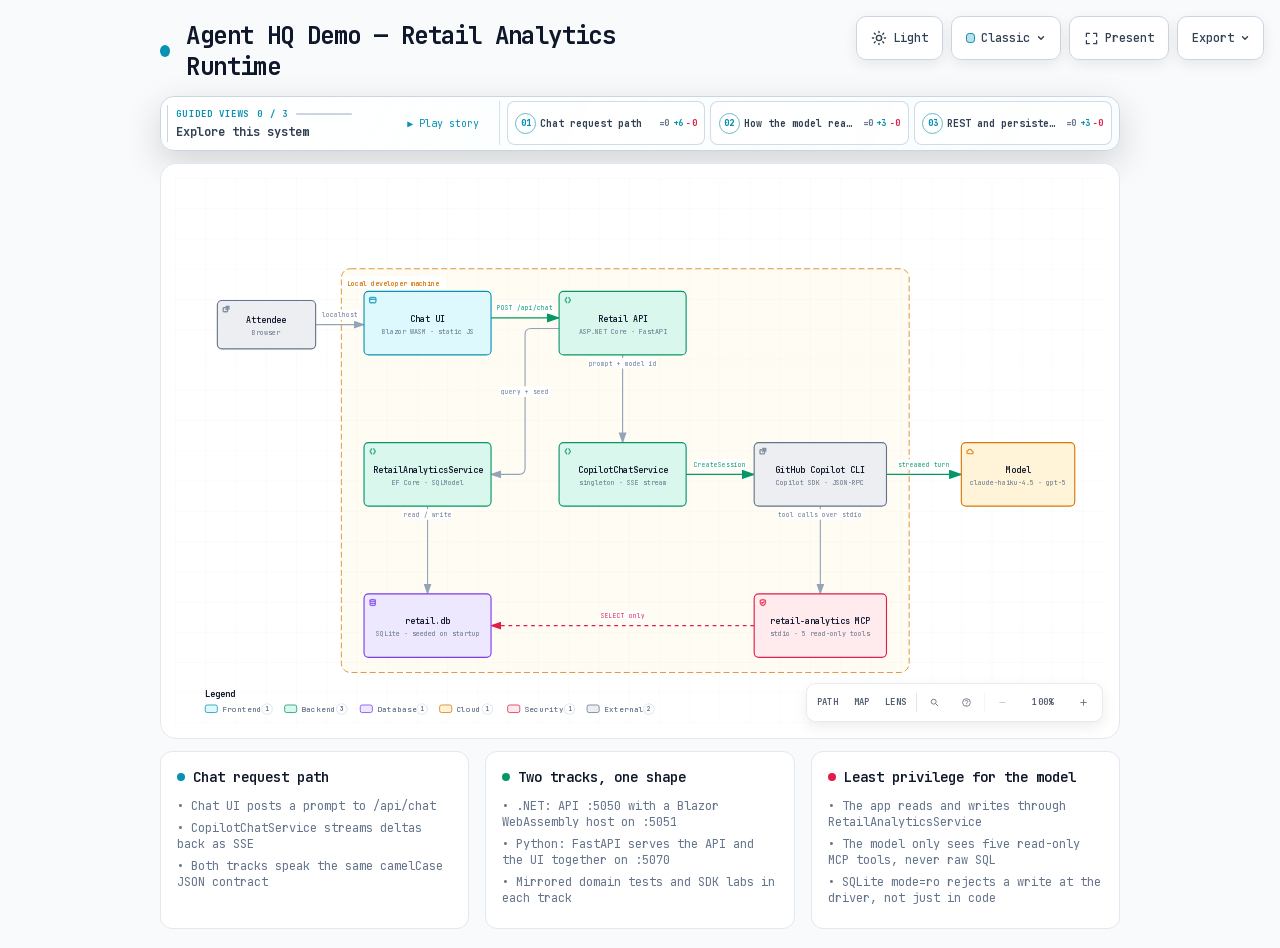
==== docs/system-map/map.html @ 0bbb044c "Add an interactive system map tab to the docs site Generated with Archify (tt-a1i/archify): a typed " ====
<!DOCTYPE html>
<html lang="en" data-theme="dark" data-preset="classic">
<head>
  <meta charset="UTF-8">
  <meta name="viewport" content="width=device-width, initial-scale=1.0">
  <meta name="generator" content="archify 2.17.0-dev.1">
  <title>Agent HQ Demo — Retail Analytics Runtime Diagram</title>
  <script>
    // Resolve the theme before first paint so light-preference users don't
    // see a dark flash. The toolbar script below re-applies with UI state.
    (function () {
      try {
        var theme = null;
        try {
          var param = new URLSearchParams(window.location.search).get('theme');
          if (param === 'light' || param === 'dark') theme = param;
          if (new URLSearchParams(window.location.search).get('embed') === '1') {
            document.documentElement.setAttribute('data-embed', 'true');
          }
          if (new URLSearchParams(window.location.search).get('present') === '1') {
            document.documentElement.setAttribute('data-present', 'true');
          }
        } catch (_) {}
        if (!theme) {
          try { theme = localStorage.getItem('archify-theme'); } catch (_) {}
        }
        if (theme !== 'light' && theme !== 'dark') {
          theme = window.matchMedia('(prefers-color-scheme: light)').matches ? 'light' : 'dark';
        }
        document.documentElement.setAttribute('data-theme', theme);
      } catch (_) {}
    })();
  </script>
  <style id="archify-fonts">
/*
JetBrains Mono variable WOFF2 subsets from Google Fonts service revision v24.
These fixed bytes are shared by the viewer and its SVG/raster exports.
No local() source: an installed copy must not override the bundled font.
Uncovered characters (including CJK) still use the system fallback stack.
Upstream: https://github.com/JetBrains/JetBrainsMono

cyrillic-ext    1664 bytes  sha256 9343de2ca5d9549f792e7962375af8efb0f320c7643bfd36c884b5a30e5c396f
cyrillic        8892 bytes  sha256 4995a9a43ac659ec32fcd8b463755cd6a07b31a6e6b3894a6a153b661cf490e2
greek           6800 bytes  sha256 49c3da6c9a2b279b0f1f860f5cfb1f5dc38d88a5c7be9c9b1837bbc4e3db6111
vietnamese      5872 bytes  sha256 d44eb1936043a56038eb02dd70b243f379bef65783f94ec12f277550720411f1
latin-ext      11596 bytes  sha256 9c38cb2d0d2d93c1ee6e21fa78db76f13ea7e15e15cc64214c7ca89b6aaa35c4
latin          31340 bytes  sha256 2c32b9b3ee358c119e210f6f5195f9bd34894d78a785ff2e95d60e718e400af4

Copyright 2020 The JetBrains Mono Project Authors (https://github.com/JetBrains/JetBrainsMono)

This Font Software is licensed under the SIL Open Font License, Version 1.1.
This license is copied below, and is also available with a FAQ at:
https://openfontlicense.org


-----------------------------------------------------------
SIL OPEN FONT LICENSE Version 1.1 - 26 February 2007
-----------------------------------------------------------

PREAMBLE
The goals of the Open Font License (OFL) are to stimulate worldwide
development of collaborative font projects, to support the font creation
efforts of academic and linguistic communities, and to provide a free and
open framework in which fonts may be shared and improved in partnership
with others.

The OFL allows the licensed fonts to be used, studied, modified and
redistributed freely as long as they are not sold by themselves. The
fonts, including any derivative works, can be bundled, embedded,
redistributed and/or sold with any software provided that any reserved
names are not used by derivative works. The fonts and derivatives,
however, cannot be released under any other type of license. The
requirement for fonts to remain under this license does not apply
to any document created using the fonts or their derivatives.

DEFINITIONS
"Font Software" refers to the set of files released by the Copyright
Holder(s) under this license and clearly marked as such. This may
include source files, build scripts and documentation.

"Reserved Font Name" refers to any names specified as such after the
copyright statement(s).

"Original Version" refers to the collection of Font Software components as
distributed by the Copyright Holder(s).

"Modified Version" refers to any derivative made by adding to, deleting,
or substituting -- in part or in whole -- any of the components of the
Original Version, by changing formats or by porting the Font Software to a
new environment.

"Author" refers to any designer, engineer, programmer, technical
writer or other person who contributed to the Font Software.

PERMISSION & CONDITIONS
Permission is hereby granted, free of charge, to any person obtaining
a copy of the Font Software, to use, study, copy, merge, embed, modify,
redistribute, and sell modified and unmodified copies of the Font
Software, subject to the following conditions:

1) Neither the Font Software nor any of its individual components,
in Original or Modified Versions, may be sold by itself.

2) Original or Modified Versions of the Font Software may be bundled,
redistributed and/or sold with any software, provided that each copy
contains the above copyright notice and this license. These can be
included either as stand-alone text files, human-readable headers or
in the appropriate machine-readable metadata fields within text or
binary files as long as those fields can be easily viewed by the user.

3) No Modified Version of the Font Software may use the Reserved Font
Name(s) unless explicit written permission is granted by the corresponding
Copyright Holder. This restriction only applies to the primary font name as
presented to the users.

4) The name(s) of the Copyright Holder(s) or the Author(s) of the Font
Software shall not be used to promote, endorse or advertise any
Modified Version, except to acknowledge the contribution(s) of the
Copyright Holder(s) and the Author(s) or with their explicit written
permission.

5) The Font Software, modified or unmodified, in part or in whole,
must be distributed entirely under this license, and must not be
distributed under any other license. The requirement for fonts to
remain under this license does not apply to any document created
using the Font Software.

TERMINATION
This license becomes null and void if any of the above conditions are
not met.

DISCLAIMER
THE FONT SOFTWARE IS PROVIDED "AS IS", WITHOUT WARRANTY OF ANY KIND,
EXPRESS OR IMPLIED, INCLUDING BUT NOT LIMITED TO ANY WARRANTIES OF
MERCHANTABILITY, FITNESS FOR A PARTICULAR PURPOSE AND NONINFRINGEMENT
OF COPYRIGHT, PATENT, TRADEMARK, OR OTHER RIGHT. IN NO EVENT SHALL THE
COPYRIGHT HOLDER BE LIABLE FOR ANY CLAIM, DAMAGES OR OTHER LIABILITY,
INCLUDING ANY GENERAL, SPECIAL, INDIRECT, INCIDENTAL, OR CONSEQUENTIAL
DAMAGES, WHETHER IN AN ACTION OF CONTRACT, TORT OR OTHERWISE, ARISING
FROM, OUT OF THE USE OR INABILITY TO USE THE FONT SOFTWARE OR FROM
OTHER DEALINGS IN THE FONT SOFTWARE.
*/
    /* cyrillic-ext */
    @font-face { font-family: 'JetBrains Mono'; font-style: normal; font-weight: 400 800; font-display: swap;
      src: url([data-uri]) format('woff2');
      unicode-range: U+0460-052F, U+1C80-1C8A, U+20B4, U+2DE0-2DFF, U+A640-A69F, U+FE2E-FE2F; }
    /* cyrillic */
    @font-face { font-family: 'JetBrains Mono'; font-style: normal; font-weight: 400 800; font-display: swap;
      src: url([data-uri]) format('woff2');
      unicode-range: U+0301, U+0400-045F, U+0490-0491, U+04B0-04B1, U+2116; }
    /* greek */
    @font-face { font-family: 'JetBrains Mono'; font-style: normal; font-weight: 400 800; font-display: swap;
      src: url([data-uri]) format('woff2');
      unicode-range: U+0370-0377, U+037A-037F, U+0384-038A, U+038C, U+038E-03A1, U+03A3-03FF; }
    /* vietnamese */
    @font-face { font-family: 'JetBrains Mono'; font-style: normal; font-weight: 400 800; font-display: swap;
      src: url([data-uri]) format('woff2');
      unicode-range: U+0102-0103, U+0110-0111, U+0128-0129, U+0168-0169, U+01A0-01A1, U+01AF-01B0, U+0300-0301, U+0303-0304, U+0308-0309, U+0323, U+0329, U+1EA0-1EF9, U+20AB; }
    /* latin-ext */
    @font-face { font-family: 'JetBrains Mono'; font-style: normal; font-weight: 400 800; font-display: swap;
      src: url([data-uri]) format('woff2');
      unicode-range: U+0100-02BA, U+02BD-02C5, U+02C7-02CC, U+02CE-02D7, U+02DD-02FF, U+0304, U+0308, U+0329, U+1D00-1DBF, U+1E00-1E9F, U+1EF2-1EFF, U+2020, U+20A0-20AB, U+20AD-20C0, U+2113, U+2C60-2C7F, U+A720-A7FF; }
    /* latin */
    @font-face { font-family: 'JetBrains Mono'; font-style: normal; font-weight: 400 800; font-display: swap;
      src: url([data-uri]) format('woff2');
      unicode-range: U+0000-00FF, U+0131, U+0152-0153, U+02BB-02BC, U+02C6, U+02DA, U+02DC, U+0304, U+0308, U+0329, U+2000-206F, U+20AC, U+2122, U+2191, U+2193, U+2212, U+2215, U+FEFF, U+FFFD; }
  </style>
  <style>
    /* ==========================================================
       THEME VARIABLES — switch by toggling [data-theme] on <html>
       ========================================================== */
    :root,
    [data-theme="dark"] {
      --bg: #020617;
      --grid: #1e293b;
      --text: #ffffff;
      --text-muted: #94a3b8;
      --text-dim: #475569;
      /* UI chrome and menu hints need more contrast than SVG .t-dim accents */
      --text-faint: #7d8da1;

      --panel: rgba(15, 23, 42, 0.5);
      --panel-border: #1e293b;
      --lane-fill: rgba(15, 23, 42, 0.22);
      --lane-stroke: #334155;

      --arrow: #64748b;
      --arrow-emphasis: #34d399;

      /* Opaque mask color used behind semi-transparent component fills
         so the arrows drawn underneath are properly hidden. */
      --mask: #0f172a;

      --frontend-fill:    rgba(8, 51, 68, 0.4);
      --frontend-stroke:  #22d3ee;
      --backend-fill:     rgba(6, 78, 59, 0.4);
      --backend-stroke:   #34d399;
      --database-fill:    rgba(76, 29, 149, 0.4);
      --database-stroke:  #a78bfa;
      --cloud-fill:       rgba(120, 53, 15, 0.3);
      --cloud-stroke:     #fbbf24;
      --security-fill:    rgba(136, 19, 55, 0.4);
      --security-stroke:  #fb7185;
      --messagebus-fill:  rgba(251, 146, 60, 0.3);
      --messagebus-stroke:#fb923c;
      --external-fill:    rgba(30, 41, 59, 0.5);
      --external-stroke:  #94a3b8;

      --toolbar-bg:       rgba(15, 23, 42, 0.8);
      --toolbar-border:   #334155;
      --toolbar-text:     #e2e8f0;
      --toolbar-hover:    rgba(15, 23, 42, 0.95);
      --toolbar-menu-bg:  #0f172a;
    }

    [data-theme="light"] {
      --bg: #f8fafc;
      --grid: #e2e8f0;
      --text: #0f172a;
      --text-muted: #64748b;
      --text-dim: #94a3b8;
      --text-faint: #64748b;

      --panel: #ffffff;
      --panel-border: #e2e8f0;
      --lane-fill: rgba(248, 250, 252, 0.65);
      --lane-stroke: #cbd5e1;

      --arrow: #94a3b8;
      --arrow-emphasis: #059669;

      --mask: #ffffff;

      --frontend-fill:    rgba(34, 211, 238, 0.15);
      --frontend-stroke:  #0891b2;
      --backend-fill:     rgba(52, 211, 153, 0.18);
      --backend-stroke:   #059669;
      --database-fill:    rgba(167, 139, 250, 0.2);
      --database-stroke:  #7c3aed;
      --cloud-fill:       rgba(251, 191, 36, 0.18);
      --cloud-stroke:     #d97706;
      --security-fill:    rgba(251, 113, 133, 0.15);
      --security-stroke:  #e11d48;
      --messagebus-fill:  rgba(251, 146, 60, 0.15);
      --messagebus-stroke:#ea580c;
      --external-fill:    rgba(148, 163, 184, 0.18);
      --external-stroke:  #64748b;

      --toolbar-bg:       rgba(255, 255, 255, 0.92);
      --toolbar-border:   #cbd5e1;
      --toolbar-text:     #334155;
      --toolbar-hover:    #ffffff;
      --toolbar-menu-bg:  #ffffff;
    }

    /* ==========================================================
       SIGNAL FLOW — an opt-in, motion-forward visual preset.
       The variables also target a standalone exported SVG, whose
       root carries data-preset and data-theme directly.
       ========================================================== */
    [data-preset="signal-flow"][data-theme="dark"] {
      --bg: #030711;
      --grid: #15233a;
      --panel: rgba(6, 14, 28, 0.78);
      --panel-border: #1d3350;
      --lane-fill: rgba(9, 22, 40, 0.5);
      --lane-stroke: #2c4564;
      --text: #f5fbff;
      --text-muted: #9eb0c7;
      --text-dim: #52667f;
      --text-faint: #7890ad;
      --mask: #07101e;
      --frontend-fill: rgba(6, 182, 212, 0.14);
      --frontend-stroke: #67e8f9;
      --backend-fill: rgba(16, 185, 129, 0.14);
      --backend-stroke: #5eead4;
      --database-fill: rgba(139, 92, 246, 0.16);
      --database-stroke: #c4b5fd;
      --cloud-fill: rgba(245, 158, 11, 0.13);
      --cloud-stroke: #fcd34d;
      --security-fill: rgba(244, 63, 94, 0.13);
      --security-stroke: #fda4af;
      --messagebus-fill: rgba(249, 115, 22, 0.13);
      --messagebus-stroke: #fdba74;
      --external-fill: rgba(71, 85, 105, 0.24);
      --external-stroke: #a5b4c7;
      --arrow: #7890ad;
      --arrow-emphasis: #2dd4bf;
      --toolbar-bg: rgba(7, 16, 30, 0.86);
      --toolbar-border: #29415f;
      --toolbar-menu-bg: #07101e;
    }

    [data-preset="signal-flow"][data-theme="light"] {
      --bg: #f4f9fc;
      --grid: #d4e5ee;
      --panel: rgba(255, 255, 255, 0.82);
      --panel-border: #bfd5e2;
      --lane-fill: rgba(232, 243, 248, 0.62);
      --lane-stroke: #a9c5d5;
      --text: #102638;
      --text-muted: #587287;
      --text-dim: #8aa2b4;
      --text-faint: #668397;
      --mask: #ffffff;
      --frontend-fill: rgba(6, 182, 212, 0.09);
      --frontend-stroke: #0789a1;
      --backend-fill: rgba(5, 150, 105, 0.09);
      --backend-stroke: #087f69;
      --database-fill: rgba(124, 58, 237, 0.09);
      --database-stroke: #7254c7;
      --cloud-fill: rgba(217, 119, 6, 0.08);
      --cloud-stroke: #b9670b;
      --security-fill: rgba(225, 29, 72, 0.08);
      --security-stroke: #c53a59;
      --messagebus-fill: rgba(234, 88, 12, 0.08);
      --messagebus-stroke: #c65f27;
      --external-fill: rgba(100, 116, 139, 0.1);
      --external-stroke: #607a8c;
      --arrow: #7b97aa;
      --arrow-emphasis: #0d9488;
    }

    /* ==========================================================
       BLUEPRINT — a review-first drafting preset for deployment,
       infrastructure, and technical design documentation. It keeps
       the same semantic palette and geometry while trading glow for
       precise grid contrast, squared materials, and drafting marks.
       ========================================================== */
    [data-preset="blueprint"][data-theme="dark"] {
      --bg: #06131f;
      --grid: #17425a;
      --panel: rgba(7, 27, 43, 0.9);
      --panel-border: #27627f;
      --lane-fill: rgba(10, 43, 66, 0.36);
      --lane-stroke: #34799a;
      --text: #e3f6ff;
      --text-muted: #91b8ca;
      --text-dim: #557e92;
      --text-faint: #739caf;
      --mask: #0a2031;
      --frontend-fill: rgba(26, 157, 193, 0.14);
      --frontend-stroke: #66d9ef;
      --backend-fill: rgba(31, 155, 124, 0.13);
      --backend-stroke: #69dfbd;
      --database-fill: rgba(120, 105, 196, 0.14);
      --database-stroke: #b4a8ff;
      --cloud-fill: rgba(197, 145, 43, 0.13);
      --cloud-stroke: #ffd166;
      --security-fill: rgba(199, 76, 104, 0.13);
      --security-stroke: #ff8da1;
      --messagebus-fill: rgba(207, 112, 49, 0.13);
      --messagebus-stroke: #ffad66;
      --external-fill: rgba(84, 119, 139, 0.18);
      --external-stroke: #a7cad9;
      --arrow: #78a3b7;
      --arrow-emphasis: #64dfc1;
      --toolbar-bg: rgba(7, 28, 45, 0.92);
      --toolbar-border: #34799a;
      --toolbar-text: #d8f3ff;
      --toolbar-hover: rgba(18, 58, 83, 0.95);
      --toolbar-menu-bg: #0a2031;
    }

    [data-preset="blueprint"][data-theme="light"] {
      --bg: #edf7fa;
      --grid: #b5d5e1;
      --panel: rgba(249, 253, 255, 0.94);
      --panel-border: #78aabd;
      --lane-fill: rgba(210, 232, 240, 0.42);
      --lane-stroke: #83b2c4;
      --text: #123344;
      --text-muted: #4e7486;
      --text-dim: #86a6b4;
      --text-faint: #668c9d;
      --mask: #f9fdff;
      --frontend-fill: rgba(8, 145, 178, 0.08);
      --frontend-stroke: #087f9c;
      --backend-fill: rgba(5, 128, 101, 0.08);
      --backend-stroke: #08755f;
      --database-fill: rgba(100, 75, 180, 0.08);
      --database-stroke: #6757a8;
      --cloud-fill: rgba(181, 120, 15, 0.08);
      --cloud-stroke: #a86609;
      --security-fill: rgba(190, 48, 80, 0.07);
      --security-stroke: #b32f50;
      --messagebus-fill: rgba(196, 81, 22, 0.07);
      --messagebus-stroke: #b65120;
      --external-fill: rgba(79, 112, 128, 0.08);
      --external-stroke: #506f7e;
      --arrow: #6d93a5;
      --arrow-emphasis: #087f69;
      --toolbar-bg: rgba(247, 252, 254, 0.94);
      --toolbar-border: #8ab5c5;
      --toolbar-text: #294f61;
      --toolbar-hover: #ffffff;
      --toolbar-menu-bg: #f9fdff;
    }

    /* ==========================================================
       EDITORIAL — a warm, publication-minded preset for design
       reviews, launch notes, and documentation. The diagram keeps
       the same semantic palette and exact geometry, but trades
       software chrome for paper, ink, ruled structure, and one
       restrained vermilion accent.
       ========================================================== */
    [data-preset="editorial"][data-theme="dark"] {
      --bg: #181611;
      --grid: #39342a;
      --panel: rgba(35, 31, 24, 0.96);
      --panel-border: #625a4a;
      --lane-fill: rgba(52, 46, 35, 0.46);
      --lane-stroke: #726957;
      --text: #f4eddf;
      --text-muted: #b9ae9b;
      --text-dim: #776e60;
      --text-faint: #9d917e;
      --mask: #231f18;
      --frontend-fill: rgba(43, 133, 142, 0.16);
      --frontend-stroke: #7fc6c7;
      --backend-fill: rgba(63, 132, 92, 0.16);
      --backend-stroke: #8fc29e;
      --database-fill: rgba(117, 91, 141, 0.17);
      --database-stroke: #c0a4d0;
      --cloud-fill: rgba(170, 119, 49, 0.16);
      --cloud-stroke: #d8ad68;
      --security-fill: rgba(157, 69, 65, 0.17);
      --security-stroke: #df9085;
      --messagebus-fill: rgba(174, 79, 42, 0.16);
      --messagebus-stroke: #df946f;
      --external-fill: rgba(126, 115, 96, 0.18);
      --external-stroke: #b8ad99;
      --arrow: #948978;
      --arrow-emphasis: #dd6b3d;
      --toolbar-bg: rgba(35, 31, 24, 0.92);
      --toolbar-border: #625a4a;
      --toolbar-text: #eee5d5;
      --toolbar-hover: #302a20;
      --toolbar-menu-bg: #231f18;
    }

    [data-preset="editorial"][data-theme="light"] {
      --bg: #f2eee5;
      --grid: #d8d0c2;
      --panel: rgba(251, 248, 241, 0.97);
      --panel-border: #c4b9a6;
      --lane-fill: rgba(229, 221, 207, 0.42);
      --lane-stroke: #b8aa94;
      --text: #242018;
      --text-muted: #6f6658;
      --text-dim: #a09788;
      --text-faint: #817767;
      --mask: #fbf8f1;
      --frontend-fill: rgba(31, 117, 126, 0.09);
      --frontend-stroke: #287e84;
      --backend-fill: rgba(42, 119, 75, 0.09);
      --backend-stroke: #397b53;
      --database-fill: rgba(105, 75, 130, 0.09);
      --database-stroke: #765d86;
      --cloud-fill: rgba(157, 103, 31, 0.1);
      --cloud-stroke: #9a671f;
      --security-fill: rgba(153, 58, 52, 0.09);
      --security-stroke: #9e463f;
      --messagebus-fill: rgba(182, 70, 27, 0.09);
      --messagebus-stroke: #ad4b25;
      --external-fill: rgba(101, 91, 75, 0.09);
      --external-stroke: #746b5e;
      --arrow: #8a806f;
      --arrow-emphasis: #bb4c23;
      --toolbar-bg: rgba(251, 248, 241, 0.94);
      --toolbar-border: #c4b9a6;
      --toolbar-text: #40392f;
      --toolbar-hover: #fffdf8;
      --toolbar-menu-bg: #fbf8f1;
    }

    * { margin: 0; padding: 0; box-sizing: border-box; }

    body {
      font-family: 'JetBrains Mono', ui-monospace, SFMono-Regular, Menlo, Consolas, 'DejaVu Sans Mono', 'Liberation Mono', 'Noto Sans Mono CJK SC', 'PingFang SC', 'Hiragino Sans GB', 'Microsoft YaHei', monospace;
      background: var(--bg);
      min-height: 100vh;
      padding: 2rem;
      color: var(--text);
      transition: background 0.2s ease, color 0.2s ease;
    }

    html[data-preset="signal-flow"] body {
      background-image:
        radial-gradient(circle at 18% -8%, rgba(34, 211, 238, 0.14), transparent 34rem),
        radial-gradient(circle at 92% 18%, rgba(139, 92, 246, 0.12), transparent 30rem);
      background-attachment: fixed;
    }
    html[data-preset="signal-flow"][data-theme="light"] body {
      background-image:
        radial-gradient(circle at 18% -8%, rgba(6, 182, 212, 0.12), transparent 34rem),
        radial-gradient(circle at 92% 18%, rgba(139, 92, 246, 0.08), transparent 30rem);
    }
    html[data-preset="blueprint"] body {
      background-image:
        linear-gradient(var(--grid) 1px, transparent 1px),
        linear-gradient(90deg, var(--grid) 1px, transparent 1px);
      background-size: 32px 32px;
      background-position: -1px -1px;
      background-attachment: fixed;
    }
    html[data-preset="editorial"] body {
      background-image:
        linear-gradient(90deg, transparent 0, transparent 5.4rem, color-mix(in srgb, var(--security-stroke) 18%, transparent) 5.4rem, color-mix(in srgb, var(--security-stroke) 18%, transparent) calc(5.4rem + 1px), transparent calc(5.4rem + 1px)),
        repeating-linear-gradient(0deg, transparent 0, transparent 31px, color-mix(in srgb, var(--grid) 36%, transparent) 31px, color-mix(in srgb, var(--grid) 36%, transparent) 32px);
      background-attachment: fixed;
    }

    /* Gallery/embed mode keeps the generated artifact as the source of truth
       while presenting only its diagram surface inside a proof card. */
    html[data-embed="true"] body {
      min-height: 0;
      padding: 0;
      overflow: hidden;
      background: var(--bg);
      background-image: none;
    }
    html[data-embed="true"] .toolbar,
    html[data-embed="true"] .header,
    html[data-embed="true"] .cards,
    html[data-embed="true"] .diagram-nav,
    html[data-embed="true"] .overview-map,
    html[data-embed="true"] .focus-chip,
    html[data-embed="true"] .route-probe,
    html[data-embed="true"] .semantic-lens,
    html[data-embed="true"] .diagram-guide,
    html[data-embed="true"] .node-finder,
    html[data-embed="true"] .guided-views { display: none !important; }
    html[data-embed="true"] .container { max-width: none; }
    html[data-embed="true"] .diagram-container {
      padding: 0.5rem;
      border: 0;
      border-radius: 0;
      box-shadow: none;
    }
    html[data-embed="true"] .diagram-container svg { min-width: 0; }

    /* Share Chapter Cue lives in the HTML viewer layer, not inside the SVG.
       It gives one-shot embeds a title, authored note, truthful stop order,
       and lifecycle state while canonical diagram geometry stays untouched. */
    .share-chapter-cue { display: none; }
    html[data-embed="true"][data-share-playback="true"] .share-chapter-cue:not([hidden]),
    html[data-embed="true"][data-share-moment="true"] .share-chapter-cue:not([hidden]) {
      position: absolute;
      z-index: 18;
      top: 0.85rem;
      left: 50%;
      display: grid;
      grid-template-columns: auto minmax(9rem, 13.5rem) minmax(0, 1fr);
      align-items: center;
      gap: 0.45rem 0.85rem;
      width: min(52rem, calc(100% - 1.5rem));
      min-height: 3.35rem;
      padding: 0.55rem 0.75rem 0.65rem;
      overflow: hidden;
      border: 1px solid color-mix(in srgb, var(--frontend-stroke) 42%, var(--toolbar-border));
      border-radius: 0.75rem;
      background:
        linear-gradient(115deg, color-mix(in srgb, var(--frontend-fill) 52%, transparent), transparent 45%),
        color-mix(in srgb, var(--toolbar-menu-bg) 92%, transparent);
      color: var(--toolbar-text);
      box-shadow: 0 14px 42px rgba(0, 0, 0, 0.3), inset 0 1px 0 rgba(255, 255, 255, 0.045);
      backdrop-filter: blur(16px);
      pointer-events: none;
      animation: archify-share-cue-enter 280ms cubic-bezier(0.22, 1, 0.36, 1) both;
    }
    html[data-preset="blueprint"] .share-chapter-cue {
      border-radius: 0.2rem;
      background:
        linear-gradient(90deg, color-mix(in srgb, var(--frontend-fill) 46%, transparent), transparent 36%),
        var(--toolbar-menu-bg);
      box-shadow: 0 10px 28px rgba(0, 0, 0, 0.2);
      backdrop-filter: none;
    }
    html[data-preset="editorial"] .share-chapter-cue {
      border-color: var(--panel-border);
      background:
        linear-gradient(90deg, color-mix(in srgb, var(--security-fill) 58%, transparent), transparent 42%),
        var(--toolbar-menu-bg);
      box-shadow: 0 10px 30px color-mix(in srgb, #000 18%, transparent);
      backdrop-filter: none;
    }
    html[data-preset="editorial"] .share-chapter-state { color: var(--arrow-emphasis); }
    html[data-preset="editorial"] .share-chapter-state::before {
      border-radius: 0;
      box-shadow: none;
      transform: rotate(45deg) scale(0.8);
    }
    .share-chapter-index {
      display: grid;
      gap: 0.12rem;
      min-width: 5rem;
      padding-right: 0.75rem;
      border-right: 1px solid var(--toolbar-border);
    }
    .share-chapter-state {
      display: inline-flex;
      align-items: center;
      gap: 0.36rem;
      color: var(--frontend-stroke);
      font-size: 0.5rem;
      font-weight: 800;
      letter-spacing: 0.14em;
      text-transform: uppercase;
    }
    .share-chapter-state::before {
      width: 0.38rem;
      height: 0.38rem;
      border-radius: 50%;
      background: currentColor;
      box-shadow: 0 0 10px currentColor;
      content: '';
    }
    .share-chapter-cue[data-state="playing"] .share-chapter-state::before {
      animation: archify-share-cue-pulse 1.15s ease-in-out infinite;
    }
    .share-chapter-count {
      color: var(--text-faint);
      font-size: 0.5rem;
      font-weight: 700;
      letter-spacing: 0.08em;
      text-transform: uppercase;
    }
    .share-chapter-copy { min-width: 0; }
    .share-chapter-copy strong,
    .share-chapter-copy small,
    .share-chapter-route {
      display: block;
      overflow: hidden;
      text-overflow: ellipsis;
      white-space: nowrap;
    }
    .share-chapter-copy strong {
      color: var(--toolbar-text);
      font-size: 0.6875rem;
      line-height: 1.35;
    }
    .share-chapter-copy small {
      margin-top: 0.08rem;
      color: var(--text-muted);
      font-size: 0.5rem;
      line-height: 1.35;
    }
    .share-chapter-route {
      color: color-mix(in srgb, var(--frontend-stroke) 76%, var(--text-muted));
      font-size: 0.5625rem;
      font-weight: 650;
      letter-spacing: 0.015em;
      text-align: right;
    }
    .share-chapter-progress {
      position: absolute;
      right: 0;
      bottom: 0;
      left: 0;
      height: 2px;
      overflow: hidden;
      background: color-mix(in srgb, var(--toolbar-border) 72%, transparent);
    }
    .share-chapter-progress span {
      display: block;
      width: 100%;
      height: 100%;
      background: linear-gradient(90deg, var(--frontend-stroke), var(--database-stroke));
      box-shadow: 0 0 12px var(--frontend-stroke);
      transform: scaleX(0);
      transform-origin: left center;
    }

    /* Presentation Stage is a viewer-only layer: it gives the live diagram
       the viewport while keeping guided views, theme, focus, and exports real.
       Embed mode wins when both query parameters are present. */
    html[data-present="true"]:not([data-embed="true"]) body {
      height: 100dvh;
      min-height: 0;
      padding: 1rem;
      overflow: hidden;
    }
    html[data-present="true"]:not([data-embed="true"]) .container {
      display: flex;
      flex-direction: column;
      gap: 0.75rem;
      width: 100%;
      max-width: none;
      height: calc(100dvh - 2rem);
    }
    html[data-present="true"]:not([data-embed="true"]) .header {
      flex: none;
      min-width: 0;
      margin: 0;
      padding-right: 23rem;
    }
    html[data-present="true"]:not([data-embed="true"]) .header-row { margin-bottom: 0.25rem; }
    html[data-present="true"]:not([data-embed="true"]) .subtitle {
      overflow: hidden;
      text-overflow: ellipsis;
      white-space: nowrap;
    }
    html[data-present="true"]:not([data-embed="true"]) .guided-views {
      flex: none;
      margin-bottom: 0;
    }
    html[data-present="true"]:not([data-embed="true"]) .diagram-container {
      display: flex;
      flex: 1 1 auto;
      align-items: center;
      justify-content: center;
      min-height: 0;
      padding: 0.75rem;
      padding-bottom: calc(0.75rem + var(--archify-nav-reserve));
    }
    html[data-present="true"]:not([data-embed="true"]) .diagram-container > svg {
      flex: 1 1 auto;
      height: 100%;
      min-height: 0;
      width: 100%;
      min-width: 0;
    }
    html[data-present="true"]:not([data-embed="true"]) .cards { display: none; }
    html[data-present="true"]:not([data-embed="true"]) #btn-present {
      border-color: var(--frontend-stroke);
      color: var(--frontend-stroke);
    }

    /* The reader owns only the outer scale. Wide diagrams keep one authored
       SVG/viewBox while the runtime chooses a desktop width from the actual
       vertical budget. This avoids device-specific files and breakpoint
       jumps between a laptop and a tall monitor. */
    .container {
      width: 100%;
      max-width: var(--archify-reader-width, 1440px);
      margin: 0 auto;
    }
    @media (min-width: 768px) and (max-height: 920px) {
      .header { margin-bottom: 1rem; }
      .diagram-container { padding: 1rem; }
      .cards { margin-top: 1rem; }
      .card { padding: 1rem; }
    }

    .header { margin-bottom: 1.5rem; padding-right: 29.5rem; }

    html[data-preset="signal-flow"] .header,
    html[data-preset="blueprint"] .header,
    html[data-preset="editorial"] .header { padding-right: 29.5rem; }

    .header-row {
      display: flex;
      align-items: center;
      gap: 1rem;
      margin-bottom: 0.5rem;
    }

    .pulse-dot {
      width: 12px;
      height: 12px;
      background: var(--frontend-stroke);
      border-radius: 50%;
      animation: none;
    }

    html[data-motion-capable="true"] .pulse-dot { animation: pulse 2s infinite; }

    @keyframes pulse {
      0%, 100% { opacity: 1; }
      50% { opacity: 0.5; }
    }

    h1 {
      font-size: 1.5rem;
      font-weight: 700;
      letter-spacing: -0.025em;
    }

    .subtitle {
      color: var(--text-muted);
      font-size: 0.875rem;
      margin-left: 1.75rem;
    }

    html[data-preset="signal-flow"] .header-row::after {
      content: attr(data-preset-badge-signal-flow);
      margin-left: auto;
      color: var(--frontend-stroke);
      border: 1px solid var(--frontend-stroke);
      border-radius: 999px;
      padding: 0.28rem 0.6rem;
      font-size: 0.625rem;
      letter-spacing: 0.12em;
      opacity: 0.82;
      box-shadow: 0 0 20px rgba(34, 211, 238, 0.12);
      white-space: nowrap;
    }

    html[data-preset="blueprint"] .pulse-dot {
      width: 10px;
      height: 10px;
      border: 1px solid var(--frontend-stroke);
      border-radius: 1px;
      background: transparent;
      box-shadow: inset 0 0 0 2px var(--bg);
      transform: rotate(45deg);
      animation: none;
    }
    html[data-preset="blueprint"] .header-row::after {
      content: attr(data-preset-badge-blueprint);
      margin-left: auto;
      padding: 0.28rem 0.55rem;
      border-top: 1px solid var(--frontend-stroke);
      border-bottom: 1px solid var(--frontend-stroke);
      color: var(--frontend-stroke);
      font-size: 0.5625rem;
      font-weight: 700;
      letter-spacing: 0.14em;
      white-space: nowrap;
    }

    html[data-preset="editorial"] h1,
    html[data-preset="editorial"] .card h3 {
      font-family: Georgia, 'Times New Roman', 'Songti SC', STSong, serif;
      letter-spacing: -0.02em;
    }
    html[data-preset="editorial"] h1 { font-size: 1.72rem; font-weight: 600; }
    html[data-preset="editorial"] .pulse-dot {
      width: 9px;
      height: 9px;
      border: 1px solid var(--arrow-emphasis);
      border-radius: 0;
      background: var(--arrow-emphasis);
      box-shadow: 0 0 0 3px color-mix(in srgb, var(--arrow-emphasis) 14%, transparent);
      transform: rotate(45deg);
      animation: none;
    }
    html[data-preset="editorial"] .header-row::after {
      content: attr(data-preset-badge-editorial);
      margin-left: auto;
      padding: 0.32rem 0 0.24rem;
      border-bottom: 2px solid var(--arrow-emphasis);
      color: var(--arrow-emphasis);
      font-family: Georgia, 'Times New Roman', serif;
      font-size: 0.625rem;
      font-style: italic;
      font-weight: 600;
      letter-spacing: 0.08em;
      white-space: nowrap;
    }

    .diagram-container {
      --archify-nav-reserve: 0px;
      background: var(--panel);
      border-radius: 1rem;
      border: 1px solid var(--panel-border);
      padding: 1.5rem;
      padding-bottom: calc(1.5rem + var(--archify-nav-reserve));
      overflow: hidden;
      position: relative;
    }

    html[data-preset="signal-flow"] .diagram-container {
      position: relative;
      overflow: hidden;
      background: linear-gradient(180deg, rgba(8, 20, 38, 0.82), rgba(3, 8, 18, 0.94));
      box-shadow: inset 0 1px 0 rgba(255, 255, 255, 0.04), 0 28px 80px rgba(0, 0, 0, 0.34);
    }
    html[data-preset="signal-flow"][data-theme="light"] .diagram-container {
      background: linear-gradient(180deg, rgba(255, 255, 255, 0.9), rgba(237, 246, 250, 0.94));
      box-shadow: inset 0 1px 0 rgba(255, 255, 255, 0.72), 0 24px 60px rgba(45, 78, 99, 0.12);
    }
    html[data-preset="blueprint"] .diagram-container {
      border-color: var(--panel-border);
      border-radius: 0.35rem;
      background: var(--panel);
      box-shadow:
        inset 0 0 0 1px color-mix(in srgb, var(--panel-border) 34%, transparent),
        0 18px 48px rgba(0, 0, 0, 0.16);
    }
    html[data-preset="blueprint"] .diagram-container::after {
      content: "";
      position: absolute;
      z-index: 10;
      inset: 0.7rem;
      pointer-events: none;
      background:
        linear-gradient(var(--frontend-stroke), var(--frontend-stroke)) left top / 1.35rem 1px no-repeat,
        linear-gradient(var(--frontend-stroke), var(--frontend-stroke)) left top / 1px 1.35rem no-repeat,
        linear-gradient(var(--frontend-stroke), var(--frontend-stroke)) right top / 1.35rem 1px no-repeat,
        linear-gradient(var(--frontend-stroke), var(--frontend-stroke)) right top / 1px 1.35rem no-repeat,
        linear-gradient(var(--frontend-stroke), var(--frontend-stroke)) left bottom / 1.35rem 1px no-repeat,
        linear-gradient(var(--frontend-stroke), var(--frontend-stroke)) left bottom / 1px 1.35rem no-repeat,
        linear-gradient(var(--frontend-stroke), var(--frontend-stroke)) right bottom / 1.35rem 1px no-repeat,
        linear-gradient(var(--frontend-stroke), var(--frontend-stroke)) right bottom / 1px 1.35rem no-repeat;
      opacity: 0.58;
    }
    html[data-preset="editorial"] .diagram-container {
      overflow: hidden;
      border-color: var(--panel-border);
      border-radius: 0.38rem;
      background:
        linear-gradient(90deg, color-mix(in srgb, var(--security-fill) 58%, transparent), transparent 12%),
        var(--panel);
      box-shadow:
        0 1px 0 color-mix(in srgb, var(--text) 6%, transparent),
        0 18px 48px color-mix(in srgb, #000 19%, transparent);
    }
    html[data-preset="editorial"] .diagram-container::after {
      position: absolute;
      z-index: 10;
      top: 0.72rem;
      right: 1.25rem;
      padding: 0.2rem 0.52rem;
      border: 1px solid var(--panel-border);
      background: var(--panel);
      color: var(--arrow-emphasis);
      content: attr(data-preset-badge-editorial-plate);
      font-family: Georgia, 'Times New Roman', serif;
      font-size: 0.52rem;
      font-style: italic;
      font-weight: 600;
      letter-spacing: 0.09em;
      pointer-events: none;
    }
    html[data-embed="true"][data-preset="editorial"] .diagram-container::after { display: none; }
    html[data-motion-capable="true"][data-preset="signal-flow"][data-ambient-motion="running"] .diagram-container::before {
      content: "";
      position: absolute;
      inset: 0;
      pointer-events: none;
      background: linear-gradient(115deg, transparent 28%, rgba(103, 232, 249, 0.035) 48%, transparent 68%);
      transform: translateX(-70%);
      animation: archify-signal-scan 4.8s ease-in-out 1 both;
    }

    /* Motion Governor gives the reader a real static state and gives the
       strongest semantic action the only motion budget. Atmosphere resets to
       its authored base instead of freezing mid-cycle. Static artifacts never
       start a decorative pulse or scan. */
    html:not([data-motion-capable="true"]) svg[data-animation="trace"] [data-animate] {
      animation: none !important;
    }
    html[data-motion="still"] .pulse-dot,
    html[data-motion="still"] .diagram-container::before,
    html[data-motion="still"] svg[data-animation="trace"] [data-animate],
    html[data-motion-owner] .pulse-dot,
    html[data-motion-owner] .diagram-container::before,
    html[data-motion-owner] svg[data-animation="trace"] [data-animate],
    html[data-embed="true"] .pulse-dot,
    html[data-embed="true"] .diagram-container::before,
    html[data-share-playback="true"] .pulse-dot,
    html[data-share-playback="true"] .diagram-container::before,
    html[data-document-hidden="true"] .pulse-dot,
    html[data-document-hidden="true"] .diagram-container::before,
    html[data-document-hidden="true"] svg[data-animation="trace"] [data-animate] {
      animation: none !important;
    }
    html[data-motion="still"] .diagram-container::before,
    html[data-motion-owner] .diagram-container::before,
    html[data-embed="true"] .diagram-container::before,
    html[data-share-playback="true"] .diagram-container::before {
      opacity: 0;
    }
    html[data-motion="still"] .guided-view-progress span,
    html[data-motion="still"] .guided-story-caption,
    html[data-motion="still"] .story-trail-flow,
    html[data-motion="still"] .intent-trace-flow,
    html[data-motion="still"] .route-probe-flow,
    html[data-motion="still"] .route-journey-flow,
    html[data-motion="still"] .semantic-lens-flow,
    html[data-motion="still"] .diagram-guide,
    html[data-motion="still"] [data-story-step],
    html[data-motion="still"] .overview-map-live,
    html[data-motion="still"] .guided-view-stop,
    html[data-motion="still"] .share-chapter-cue,
    html[data-motion="still"] .share-chapter-state::before,
    html[data-motion="still"] .share-chapter-progress span,
    html[data-document-hidden="true"] .guided-view-progress span,
    html[data-document-hidden="true"] .story-trail-flow,
    html[data-document-hidden="true"] .intent-trace-flow,
    html[data-document-hidden="true"] .route-probe-flow,
    html[data-document-hidden="true"] .route-journey-flow,
    html[data-document-hidden="true"] .semantic-lens-flow,
    html[data-document-hidden="true"] .diagram-guide,
    html[data-document-hidden="true"] [data-story-step],
    html[data-document-hidden="true"] .overview-map-live,
    html[data-document-hidden="true"] .guided-view-stop,
    html[data-document-hidden="true"] .share-chapter-cue,
    html[data-document-hidden="true"] .share-chapter-state::before,
    html[data-document-hidden="true"] .share-chapter-progress span {
      animation: none !important;
    }
    html[data-motion="still"] .guided-view-progress span {
      transform: scaleX(1) !important;
    }
    html[data-motion="still"] svg[data-story-playing="true"] .story-trail-flow {
      stroke-dasharray: none;
      stroke-dashoffset: 0;
      opacity: 0.55;
    }
    html[data-motion="still"] .intent-trace-flow,
    html[data-motion="still"] .route-probe-flow {
      stroke-dasharray: none;
      stroke-dashoffset: 0;
      opacity: 0.72;
    }
    html[data-motion="still"] .route-journey-overlay,
    html[data-document-hidden="true"] .route-journey-overlay { display: none !important; }
    html[data-motion="still"] .relationship-pulse-overlay,
    html[data-motion="still"] .story-carrier-overlay,
    html[data-document-hidden="true"] .story-carrier-overlay { display: none !important; }
    html[data-motion="still"] .chapter-handoff-overlay { display: none !important; }
    html[data-motion="still"] .chapter-handoff-anchor { animation: none !important; }
    html[data-motion="still"] .guided-view-chapter,
    html[data-motion="still"] svg [data-node-id],
    html[data-motion="still"] svg [data-edge-from],
    html[data-motion="still"] svg [data-detail],
    html[data-motion="still"] svg [data-detail-anchor],
    html[data-motion="still"] svg [data-legend-hit],
    html[data-motion="still"] svg {
      transition: none !important;
    }

    svg {
      width: 100%;
      min-width: min(900px, 100%);
      display: block;
      transform-origin: 0 0;
      transition: transform 0.18s ease;
    }

    .diagram-container.is-camera-moving svg {
      transition: transform 0.42s cubic-bezier(0.22, 1, 0.36, 1);
    }
    .diagram-container.is-camera-transaction svg { transition: none; }
    .diagram-container.is-pannable { cursor: grab; }
    .diagram-container.is-panning { cursor: grabbing; user-select: none; }
    .diagram-container.is-panning svg { transition: none; }

    .diagram-nav {
      position: absolute;
      right: 1rem;
      bottom: 1rem;
      z-index: 12;
      display: inline-flex;
      align-items: center;
      max-width: calc(100% - 2rem);
      padding: 0.15rem;
      gap: 0;
      overflow-x: auto;
      border: 1px solid color-mix(in srgb, var(--toolbar-border) 48%, transparent);
      border-radius: 0.58rem;
      background: color-mix(in srgb, var(--toolbar-bg) 82%, transparent);
      box-shadow: 0 5px 14px rgba(0, 0, 0, 0.07);
      backdrop-filter: blur(10px);
      scrollbar-width: none;
    }
    .diagram-nav::-webkit-scrollbar { display: none; }
    .diagram-nav button,
    .focus-chip button,
    .guided-views button {
      border: 0;
      background: transparent;
      color: var(--toolbar-text);
      font: inherit;
      cursor: pointer;
    }
    .diagram-nav button {
      min-width: 2rem;
      height: 2rem;
      padding: 0 0.35rem;
      border-radius: 0.35rem;
      color: color-mix(in srgb, var(--toolbar-text) 68%, transparent);
      font-size: 0.56rem;
      font-weight: 600;
      letter-spacing: 0.02em;
      transition: background 0.15s, color 0.15s;
    }
    .diagram-nav button:hover,
    .diagram-nav button:focus-visible,
    .focus-chip button:hover,
    .focus-chip button:focus-visible,
    .guided-views button:hover,
    .guided-views button:focus-visible { background: var(--toolbar-hover); }
    .diagram-nav button:focus-visible,
    .focus-chip button:focus-visible,
    .guided-views button:focus-visible {
      outline: 2px solid var(--frontend-stroke);
      outline-offset: 1px;
    }
    .diagram-nav button:disabled { opacity: 0.38; cursor: default; }
    .diagram-nav button:disabled:hover { background: transparent; }
    .diagram-nav #btn-route-probe,
    .diagram-nav #btn-overview-map,
    .diagram-nav #btn-semantic-lens {
      min-width: auto;
      padding-inline: 0.5rem;
      color: color-mix(in srgb, var(--toolbar-text) 86%, transparent);
      font-weight: 650;
    }
    .diagram-nav #btn-node-finder,
    .diagram-nav [data-view="out"] {
      position: relative;
      margin-left: 0.25rem;
    }
    .diagram-nav #btn-node-finder::before,
    .diagram-nav [data-view="out"]::before {
      position: absolute;
      top: 0.4rem;
      bottom: 0.4rem;
      left: -0.13rem;
      width: 1px;
      background: color-mix(in srgb, var(--toolbar-border) 62%, transparent);
      content: "";
      pointer-events: none;
    }
    .diagram-nav-icon {
      display: block;
      width: 0.72rem;
      height: 0.72rem;
      margin: auto;
      background: currentColor;
      -webkit-mask-position: center;
      -webkit-mask-repeat: no-repeat;
      -webkit-mask-size: contain;
      mask-position: center;
      mask-repeat: no-repeat;
      mask-size: contain;
    }
    .diagram-nav-icon.find {
      -webkit-mask-image: url("data:image/svg+xml,%3Csvg xmlns='http://www.w3.org/2000/svg' viewBox='0 0 20 20'%3E%3Ccircle cx='8.5' cy='8.5' r='4.5' fill='none' stroke='black' stroke-width='1.8'/%3E%3Cpath d='m12 12 4 4' fill='none' stroke='black' stroke-width='1.8' stroke-linecap='round'/%3E%3C/svg%3E");
      mask-image: url("data:image/svg+xml,%3Csvg xmlns='http://www.w3.org/2000/svg' viewBox='0 0 20 20'%3E%3Ccircle cx='8.5' cy='8.5' r='4.5' fill='none' stroke='black' stroke-width='1.8'/%3E%3Cpath d='m12 12 4 4' fill='none' stroke='black' stroke-width='1.8' stroke-linecap='round'/%3E%3C/svg%3E");
    }
    .diagram-nav-icon.guide {
      -webkit-mask-image: url("data:image/svg+xml,%3Csvg xmlns='http://www.w3.org/2000/svg' viewBox='0 0 20 20'%3E%3Ccircle cx='10' cy='10' r='7' fill='none' stroke='black' stroke-width='1.7'/%3E%3Cpath d='M7.8 7.3a2.4 2.4 0 014.6.9c0 1.8-2.4 2-2.4 3.7M10 14.9h.01' fill='none' stroke='black' stroke-width='1.7' stroke-linecap='round'/%3E%3C/svg%3E");
      mask-image: url("data:image/svg+xml,%3Csvg xmlns='http://www.w3.org/2000/svg' viewBox='0 0 20 20'%3E%3Ccircle cx='10' cy='10' r='7' fill='none' stroke='black' stroke-width='1.7'/%3E%3Cpath d='M7.8 7.3a2.4 2.4 0 014.6.9c0 1.8-2.4 2-2.4 3.7M10 14.9h.01' fill='none' stroke='black' stroke-width='1.7' stroke-linecap='round'/%3E%3C/svg%3E");
    }
    .diagram-nav-icon.minus {
      -webkit-mask-image: url("data:image/svg+xml,%3Csvg xmlns='http://www.w3.org/2000/svg' viewBox='0 0 20 20'%3E%3Cpath d='M5 10h10' fill='none' stroke='black' stroke-width='1.8' stroke-linecap='round'/%3E%3C/svg%3E");
      mask-image: url("data:image/svg+xml,%3Csvg xmlns='http://www.w3.org/2000/svg' viewBox='0 0 20 20'%3E%3Cpath d='M5 10h10' fill='none' stroke='black' stroke-width='1.8' stroke-linecap='round'/%3E%3C/svg%3E");
    }
    .diagram-nav-icon.plus {
      -webkit-mask-image: url("data:image/svg+xml,%3Csvg xmlns='http://www.w3.org/2000/svg' viewBox='0 0 20 20'%3E%3Cpath d='M10 5v10M5 10h10' fill='none' stroke='black' stroke-width='1.8' stroke-linecap='round'/%3E%3C/svg%3E");
      mask-image: url("data:image/svg+xml,%3Csvg xmlns='http://www.w3.org/2000/svg' viewBox='0 0 20 20'%3E%3Cpath d='M10 5v10M5 10h10' fill='none' stroke='black' stroke-width='1.8' stroke-linecap='round'/%3E%3C/svg%3E");
    }
    .diagram-nav [data-view="reset"] {
      display: inline-flex;
      align-items: center;
      justify-content: center;
      gap: 0.2rem;
      min-width: 3.1rem;
      padding-inline: 0.35rem;
    }
    .diagram-nav [data-view="reset"][data-detail-visible] {
      min-width: 3.8rem;
    }
    .diagram-nav-detail {
      color: color-mix(in srgb, var(--toolbar-text) 52%, transparent);
      font-size: 0.44rem;
      font-weight: 700;
      line-height: 1;
      letter-spacing: 0.07em;
    }
    .diagram-nav-percent {
      color: color-mix(in srgb, var(--toolbar-text) 84%, transparent);
      font-size: 0.55rem;
      font-weight: 650;
      line-height: 1;
    }
    .diagram-container[data-camera-indicator="true"] .diagram-nav-detail,
    .diagram-container[data-camera-indicator="true"] .diagram-nav-percent { color: var(--frontend-stroke); }
    .diagram-nav #btn-diagram-guide[aria-expanded="true"] {
      color: var(--cloud-stroke);
      background: var(--toolbar-hover);
    }

    /* Semantic Radar is a deliberately simplified, viewer-only overview. It
       uses authored node bounds and the live camera viewport rather than
       cloning the canonical SVG, so IDs, filters, animation, and export state
       stay singular and deterministic. */
    .overview-map {
      position: absolute;
      right: 1rem;
      bottom: calc(4.15rem + var(--archify-nav-reserve));
      z-index: 12;
      width: 11.25rem;
      overflow: hidden;
      border: 1px solid color-mix(in srgb, var(--frontend-stroke) 52%, var(--toolbar-border));
      border-radius: 0.78rem;
      background: var(--toolbar-menu-bg);
      color: var(--toolbar-text);
      box-shadow: 0 16px 42px rgba(0, 0, 0, 0.3);
      backdrop-filter: blur(16px);
      font-size: 0.625rem;
    }
    .overview-map[hidden] { display: none; }
    .overview-map[data-docked="true"] {
      position: fixed;
      right: var(--archify-radar-right, 1rem);
      top: var(--archify-radar-top, 1rem);
      bottom: auto;
    }
    .overview-map[data-docked="true"][data-dock-side="left"] {
      right: auto;
      left: var(--archify-radar-left, 1rem);
    }
    html[data-preset="blueprint"] .overview-map { border-radius: 0.28rem; }
    .overview-map-head {
      display: grid;
      grid-template-columns: auto minmax(0, 1fr) auto;
      align-items: center;
      gap: 0.45rem;
      min-height: 2.25rem;
      padding: 0.42rem 0.48rem 0.38rem 0.55rem;
      border-bottom: 1px solid var(--toolbar-border);
      background: linear-gradient(110deg, color-mix(in srgb, var(--frontend-fill) 45%, transparent), transparent 68%);
      cursor: grab;
      touch-action: none;
      user-select: none;
    }
    .overview-map[data-panel-dragging="true"] .overview-map-head { cursor: grabbing; }
    .overview-map[data-placement-invalid="true"] {
      border-color: var(--security-stroke);
      box-shadow: 0 0 0 2px color-mix(in srgb, var(--security-stroke) 34%, transparent), 0 16px 42px rgba(0, 0, 0, 0.3);
    }
    .overview-map[data-compact="true"] {
      width: 7.4rem;
    }
    .overview-map[data-compact="true"] .overview-map-head {
      grid-template-columns: minmax(0, 1fr) auto;
      gap: 0.24rem;
      min-height: 1.5rem;
      padding: 0.05rem 0.16rem 0.05rem 0.32rem;
      border-bottom: 0;
    }
    .overview-map[data-compact="true"] .overview-map-live,
    .overview-map[data-compact="true"] .overview-map-copy,
    .overview-map[data-compact="true"] .overview-map-surface,
    .overview-map[data-compact="true"] .overview-map-hint {
      display: none;
    }
    .overview-map[data-compact="true"] .overview-map-expand { display: inline-flex; }
    .overview-map[data-compact="true"] .overview-map-close {
      width: 1.15rem;
      height: 1.15rem;
      font-size: 0.72rem;
    }
    .overview-map-live {
      width: 0.42rem;
      height: 0.42rem;
      border-radius: 50%;
      background: var(--backend-stroke);
      box-shadow: 0 0 0 0 color-mix(in srgb, var(--backend-stroke) 52%, transparent);
      animation: archify-radar-live 2.4s ease-out infinite;
    }
    .overview-map-copy { min-width: 0; line-height: 1.1; }
    .overview-map-copy strong {
      display: block;
      overflow: hidden;
      color: var(--frontend-stroke);
      font-size: 0.59rem;
      letter-spacing: 0.12em;
      text-transform: uppercase;
      white-space: nowrap;
      text-overflow: ellipsis;
    }
    .overview-map-copy small {
      display: block;
      margin-top: 0.18rem;
      overflow: hidden;
      color: var(--text-faint);
      font-size: 0.52rem;
      letter-spacing: 0.04em;
      white-space: nowrap;
      text-overflow: ellipsis;
    }
    .overview-map-expand {
      display: none;
      align-items: center;
      justify-content: center;
      min-width: 0;
      height: 1.2rem;
      padding: 0 0.34rem;
      overflow: hidden;
      border: 0;
      border-radius: 0.3rem;
      background: transparent;
      color: var(--frontend-stroke);
      font: inherit;
      font-size: 0.49rem;
      font-weight: 700;
      letter-spacing: 0.06em;
      text-transform: uppercase;
      white-space: nowrap;
      cursor: pointer;
    }
    .overview-map-close {
      width: 1.55rem;
      height: 1.55rem;
      padding: 0;
      border: 0;
      border-radius: 0.34rem;
      background: transparent;
      color: var(--toolbar-text);
      font: inherit;
      font-size: 0.9rem;
      cursor: pointer;
    }
    .overview-map-expand:hover,
    .overview-map-expand:focus-visible,
    .overview-map-close:hover,
    .overview-map-close:focus-visible { background: var(--toolbar-hover); }
    .overview-map-expand:focus-visible,
    .overview-map-close:focus-visible,
    .overview-map-surface:focus-visible,
    .overview-map-node:focus-visible {
      outline: 2px solid var(--frontend-stroke);
      outline-offset: 1px;
    }
    .overview-map-surface {
      position: relative;
      height: 7rem;
      margin: 0.42rem;
      overflow: hidden;
      border: 1px solid color-mix(in srgb, var(--panel-border) 72%, transparent);
      border-radius: 0.42rem;
      background:
        linear-gradient(color-mix(in srgb, var(--panel-border) 26%, transparent) 1px, transparent 1px),
        linear-gradient(90deg, color-mix(in srgb, var(--panel-border) 26%, transparent) 1px, transparent 1px),
        color-mix(in srgb, var(--bg) 86%, transparent);
      background-size: 12px 12px;
      cursor: crosshair;
      touch-action: none;
    }
    html[data-preset="blueprint"] .overview-map-surface { border-radius: 0.1rem; }
    .overview-map-surface > svg {
      width: 100%;
      height: 100%;
      min-width: 0;
      transform: none !important;
      transition: none !important;
      display: block;
      overflow: visible;
    }
    .overview-map-node {
      fill: var(--backend-stroke);
      fill-opacity: 0.52;
      stroke: var(--backend-stroke);
      stroke-opacity: 0.86;
      vector-effect: non-scaling-stroke;
      cursor: pointer;
      transition: fill-opacity 140ms ease, stroke-width 140ms ease, filter 140ms ease;
    }
    .overview-map-node[data-kind="frontend"],
    .overview-map-node[data-kind="start"] { fill: var(--frontend-stroke); stroke: var(--frontend-stroke); }
    .overview-map-node[data-kind="database"],
    .overview-map-node[data-kind="success"] { fill: var(--database-stroke); stroke: var(--database-stroke); }
    .overview-map-node[data-kind="cloud"],
    .overview-map-node[data-kind="waiting"] { fill: var(--cloud-stroke); stroke: var(--cloud-stroke); }
    .overview-map-node[data-kind="messagebus"] { fill: var(--messagebus-stroke); stroke: var(--messagebus-stroke); }
    .overview-map-node[data-kind="security"],
    .overview-map-node[data-kind="decision"],
    .overview-map-node[data-kind="failure"] { fill: var(--security-stroke); stroke: var(--security-stroke); }
    .overview-map-node[data-kind="external"],
    .overview-map-node[data-kind="neutral"] { fill: var(--external-stroke); stroke: var(--external-stroke); }
    .overview-map-node[data-radar-active="true"],
    .overview-map-node:hover,
    .overview-map-node:focus-visible {
      fill-opacity: 0.92;
      stroke-width: 2.2;
      filter: drop-shadow(0 0 3px currentColor);
    }
    .overview-map-viewport {
      fill: color-mix(in srgb, var(--frontend-fill) 56%, transparent);
      stroke: var(--frontend-stroke);
      stroke-width: 2;
      vector-effect: non-scaling-stroke;
      pointer-events: none;
      filter: drop-shadow(0 0 3px color-mix(in srgb, var(--frontend-stroke) 54%, transparent));
    }
    .overview-map-hint {
      display: flex;
      justify-content: space-between;
      gap: 0.5rem;
      padding: 0 0.52rem 0.46rem;
      color: var(--text-faint);
      font-size: 0.49rem;
      letter-spacing: 0.06em;
      text-transform: uppercase;
    }
    .diagram-nav #btn-overview-map[aria-expanded="true"] {
      color: var(--frontend-stroke);
      background: var(--toolbar-hover);
    }
    .overview-map-feedback {
      position: absolute;
      right: 1rem;
      bottom: 4.15rem;
      z-index: 13;
      max-width: min(16rem, calc(100% - 2rem));
      padding: 0.38rem 0.55rem;
      border: 1px solid color-mix(in srgb, var(--frontend-stroke) 52%, var(--toolbar-border));
      border-radius: 0.5rem;
      background: var(--toolbar-menu-bg);
      color: var(--toolbar-text);
      box-shadow: 0 8px 24px rgba(0, 0, 0, 0.2);
      font-size: 0.52rem;
      line-height: 1.35;
      pointer-events: none;
    }
    .overview-map-feedback[hidden] { display: none; }
    .focus-chip[data-radar-yielded="true"] { display: none !important; }
    .diagram-nav #btn-route-probe[aria-pressed="true"] {
      color: var(--backend-stroke);
      background: var(--toolbar-hover);
    }
    .diagram-nav #btn-semantic-lens[aria-expanded="true"],
    .diagram-nav #btn-semantic-lens[aria-pressed="true"] {
      color: var(--database-stroke);
      background: var(--toolbar-hover);
    }

    /* Semantic Lens turns the compiled node-kind palette into an analytical
       legend. One kind reveals its real traffic; two kinds compare only their
       direct authored relationships. Geometry and the canonical SVG stay put. */
    .semantic-lens {
      position: absolute;
      right: 1rem;
      bottom: calc(4.15rem + var(--archify-nav-reserve));
      z-index: 24;
      width: min(20rem, calc(100% - 2rem));
      overflow: hidden;
      border: 1px solid color-mix(in srgb, var(--database-stroke) 58%, var(--toolbar-border));
      border-radius: 0.82rem;
      background:
        linear-gradient(135deg, color-mix(in srgb, var(--database-fill) 34%, transparent), transparent 48%),
        var(--toolbar-menu-bg);
      color: var(--toolbar-text);
      box-shadow: 0 18px 52px rgba(0, 0, 0, 0.36);
      backdrop-filter: blur(18px);
      animation: archify-lens-in 180ms cubic-bezier(0.22, 1, 0.36, 1);
    }
    .semantic-lens[hidden] { display: none; }
    .semantic-lens[data-dock-side="left"] { left: 1rem; right: auto; }
    .semantic-lens[data-dock-side="right"] { left: auto; right: 1rem; }
    html[data-preset="blueprint"] .semantic-lens { border-radius: 0.28rem; }
    .semantic-lens-head {
      display: grid;
      grid-template-columns: minmax(0, 1fr) auto;
      align-items: start;
      gap: 0.75rem;
      padding: 0.72rem 0.78rem 0.62rem;
      border-bottom: 1px solid var(--toolbar-border);
    }
    .semantic-lens-eyebrow {
      display: block;
      color: var(--database-stroke);
      font-size: 0.5rem;
      font-weight: 800;
      letter-spacing: 0.16em;
      text-transform: uppercase;
    }
    .semantic-lens-title {
      display: block;
      margin-top: 0.16rem;
      color: var(--text);
      font-size: 0.82rem;
      letter-spacing: -0.02em;
    }
    .semantic-lens-close {
      width: 1.75rem;
      height: 1.75rem;
      padding: 0;
      border: 0;
      border-radius: 0.35rem;
      background: transparent;
      color: var(--toolbar-text);
      font: inherit;
      font-size: 1rem;
      cursor: pointer;
    }
    .semantic-lens-close:hover,
    .semantic-lens-close:focus-visible { background: var(--toolbar-hover); }
    .semantic-lens-instruction {
      margin: 0;
      padding: 0.52rem 0.78rem 0.48rem;
      color: var(--text-faint);
      font-size: 0.55rem;
      line-height: 1.45;
    }
    .semantic-lens-kinds {
      display: grid;
      grid-template-columns: 1fr 1fr;
      gap: 0.3rem;
      max-height: min(15rem, 40vh);
      padding: 0 0.5rem 0.5rem;
      overflow-y: auto;
      scrollbar-width: thin;
    }
    .semantic-lens-kind {
      --lens-color: var(--external-stroke);
      display: grid;
      grid-template-columns: auto minmax(0, 1fr) auto;
      align-items: center;
      gap: 0.42rem;
      min-width: 0;
      min-height: 2.15rem;
      padding: 0.35rem 0.42rem;
      border: 1px solid color-mix(in srgb, var(--lens-color) 24%, var(--toolbar-border));
      border-radius: 0.45rem;
      background: color-mix(in srgb, var(--panel) 76%, transparent);
      color: var(--toolbar-text);
      font: inherit;
      text-align: left;
      cursor: pointer;
      transition: border-color 140ms ease, background 140ms ease, opacity 140ms ease;
    }
    html[data-preset="blueprint"] .semantic-lens-kind { border-radius: 0.12rem; }
    .semantic-lens-kind[data-kind="frontend"],
    .semantic-lens-kind[data-kind="start"] { --lens-color: var(--frontend-stroke); }
    .semantic-lens-kind[data-kind="backend"],
    .semantic-lens-kind[data-kind="active"] { --lens-color: var(--backend-stroke); }
    .semantic-lens-kind[data-kind="database"],
    .semantic-lens-kind[data-kind="success"] { --lens-color: var(--database-stroke); }
    .semantic-lens-kind[data-kind="cloud"],
    .semantic-lens-kind[data-kind="waiting"] { --lens-color: var(--cloud-stroke); }
    .semantic-lens-kind[data-kind="messagebus"] { --lens-color: var(--messagebus-stroke); }
    .semantic-lens-kind[data-kind="security"],
    .semantic-lens-kind[data-kind="decision"],
    .semantic-lens-kind[data-kind="failure"] { --lens-color: var(--security-stroke); }
    .semantic-lens-kind:hover,
    .semantic-lens-kind:focus-visible,
    .semantic-lens-kind[aria-pressed="true"] {
      border-color: color-mix(in srgb, var(--lens-color) 78%, var(--toolbar-border));
      background: color-mix(in srgb, var(--lens-color) 11%, var(--panel));
    }
    .semantic-lens-kind:focus-visible,
    .semantic-lens-close:focus-visible,
    .semantic-lens-actions button:focus-visible {
      outline: 2px solid var(--database-stroke);
      outline-offset: 1px;
    }
    .semantic-lens-kind:disabled { opacity: 0.34; cursor: default; }
    .semantic-lens-swatch {
      width: 0.48rem;
      height: 0.48rem;
      border-radius: 50%;
      background: var(--lens-color);
      box-shadow: 0 0 8px color-mix(in srgb, var(--lens-color) 58%, transparent);
    }
    .semantic-lens-kind strong {
      overflow: hidden;
      color: var(--text);
      font-size: 0.61rem;
      text-overflow: ellipsis;
      white-space: nowrap;
    }
    .semantic-lens-kind em {
      color: var(--lens-color);
      font-size: 0.54rem;
      font-style: normal;
      font-weight: 800;
    }
    .semantic-lens-status {
      min-height: 2.5rem;
      margin: 0;
      padding: 0.55rem 0.78rem;
      border-top: 1px solid var(--toolbar-border);
      color: var(--text-faint);
      font-size: 0.55rem;
      line-height: 1.45;
    }
    .semantic-lens-status strong { color: var(--database-stroke); font-weight: 800; }
    .semantic-lens-actions {
      display: flex;
      justify-content: flex-end;
      gap: 0.28rem;
      padding: 0 0.62rem 0.62rem;
    }
    .semantic-lens-actions button {
      min-height: 1.8rem;
      padding: 0.28rem 0.48rem;
      border: 0;
      border-radius: 0.35rem;
      background: transparent;
      color: var(--toolbar-text);
      font: inherit;
      font-size: 0.56rem;
      cursor: pointer;
    }
    .semantic-lens-actions button:hover { background: var(--toolbar-hover); }
    .semantic-lens-actions #semantic-lens-copy { color: var(--database-stroke); }
    @keyframes archify-lens-in {
      from { opacity: 0; transform: translateY(5px) scale(0.985); }
      to { opacity: 1; transform: translateY(0) scale(1); }
    }

    /* Route Probe answers a reader question over the compiled semantic graph:
       choose two stable nodes and reveal the shortest authored directed route.
       The receipt and signal live entirely in the viewer layer. */
    .route-probe {
      position: absolute;
      left: 1rem;
      bottom: calc(1rem + var(--archify-nav-reserve));
      z-index: 12;
      width: min(46rem, calc(100% - 25rem));
      min-width: 18rem;
      overflow: hidden;
      border: 1px solid color-mix(in srgb, var(--backend-stroke) 62%, var(--toolbar-border));
      border-radius: 0.82rem;
      background:
        linear-gradient(115deg, color-mix(in srgb, var(--backend-fill) 50%, transparent), transparent 62%),
        var(--toolbar-menu-bg);
      color: var(--toolbar-text);
      box-shadow: 0 18px 48px rgba(0, 0, 0, 0.3);
      backdrop-filter: blur(16px);
      font-size: 0.625rem;
    }
    .route-probe[hidden] { display: none; }
    .route-probe[data-route-dock="top"] {
      top: 1rem;
      bottom: auto;
    }
    html[data-preset="blueprint"] .route-probe { border-radius: 0.25rem; }
    .route-probe-head {
      display: grid;
      grid-template-columns: minmax(0, 1fr) auto;
      align-items: start;
      gap: 0.65rem;
      padding: 0.52rem 0.58rem 0.44rem;
      border-bottom: 1px solid color-mix(in srgb, var(--toolbar-border) 80%, transparent);
    }
    .route-probe-copy { min-width: 0; }
    .route-probe-eyebrow {
      display: block;
      color: var(--backend-stroke);
      font-size: 0.48rem;
      font-weight: 800;
      letter-spacing: 0.15em;
      text-transform: uppercase;
    }
    .route-probe-title {
      display: block;
      margin-top: 0.14rem;
      overflow: hidden;
      color: var(--toolbar-text);
      font-size: 0.72rem;
      line-height: 1.25;
      white-space: nowrap;
      text-overflow: ellipsis;
    }
    .route-probe-actions { display: flex; gap: 0.2rem; }
    .route-probe button {
      min-height: 1.55rem;
      padding: 0.25rem 0.42rem;
      border: 0;
      border-radius: 0.36rem;
      background: transparent;
      color: var(--toolbar-text);
      font: inherit;
      cursor: pointer;
    }
    .route-probe button:hover,
    .route-probe button:focus-visible { background: var(--toolbar-hover); }
    .route-probe button:focus-visible {
      outline: 2px solid var(--backend-stroke);
      outline-offset: 1px;
    }
    .route-probe-copy-link { color: var(--frontend-stroke) !important; }
    .route-probe-find { color: var(--backend-stroke) !important; }
    .route-probe-copy-link[hidden] { display: none; }
    .route-probe-find[hidden] { display: none; }
    .route-probe-path {
      display: flex;
      align-items: center;
      min-height: 2.2rem;
      padding: 0.42rem 0.58rem 0.24rem;
      overflow-x: auto;
      scrollbar-width: thin;
      white-space: nowrap;
    }
    .route-probe-node,
    .route-probe button.route-probe-node {
      flex: none;
      max-width: 9.5rem;
      overflow: hidden;
      min-height: 1.75rem !important;
      padding: 0.22rem 0.38rem;
      border: 1px solid color-mix(in srgb, var(--backend-stroke) 46%, var(--toolbar-border));
      border-radius: 999px;
      background: color-mix(in srgb, var(--backend-fill) 52%, transparent);
      color: var(--text);
      font-size: 0.56rem;
      font-weight: 700;
      text-overflow: ellipsis;
      white-space: nowrap;
    }
    .route-probe-node[data-endpoint="start"] {
      border-color: var(--frontend-stroke);
      color: var(--frontend-stroke);
    }
    .route-probe-node[data-endpoint="end"] {
      border-color: var(--security-stroke);
      color: var(--security-stroke);
    }
    .route-probe-node[data-route-journey-state="past"] { opacity: 0.66; }
    .route-probe-node[data-route-journey-state="future"] { opacity: 0.48; }
    .route-probe-node[aria-current="step"] {
      border-color: var(--backend-stroke);
      background: color-mix(in srgb, var(--backend-fill) 82%, var(--toolbar-menu-bg));
      color: var(--text);
      box-shadow: 0 0 0 1px color-mix(in srgb, var(--backend-stroke) 42%, transparent), 0 0 14px color-mix(in srgb, var(--backend-stroke) 34%, transparent);
      opacity: 1;
    }
    html[data-preset="blueprint"] .route-probe-node[aria-current="step"] {
      border-style: double;
      border-width: 3px;
      border-radius: 0.2rem;
      box-shadow: none;
    }
    .route-probe-arrow {
      flex: none;
      padding: 0 0.28rem;
      color: var(--text-faint);
      font-size: 0.65rem;
    }
    .route-probe-placeholder {
      color: var(--text-faint);
      font-size: 0.56rem;
      letter-spacing: 0.03em;
    }
    .route-probe-status {
      display: block;
      min-height: 1.45rem;
      padding: 0.08rem 0.58rem 0.44rem;
      color: var(--text-faint);
      font-size: 0.52rem;
      line-height: 1.35;
    }
    .route-journey-controls {
      display: grid;
      grid-template-columns: 2rem minmax(5.8rem, auto) 2rem minmax(4.8rem, auto);
      justify-content: start;
      gap: 0.22rem;
      padding: 0.08rem 0.58rem 0.28rem;
    }
    .route-journey-controls[hidden] { display: none; }
    .route-journey-controls button {
      min-height: 1.8rem;
      border: 1px solid color-mix(in srgb, var(--toolbar-border) 86%, transparent);
      background: color-mix(in srgb, var(--toolbar-bg) 72%, transparent);
      font-size: 0.54rem;
      font-weight: 700;
    }
    .route-journey-controls button:disabled {
      cursor: default;
      opacity: 0.34;
    }
    .route-journey-play { color: var(--backend-stroke) !important; }
    .route-journey-overview { color: var(--frontend-stroke) !important; }
    .route-journey-controls[data-playing="true"] .route-journey-play {
      border-color: color-mix(in srgb, var(--backend-stroke) 64%, var(--toolbar-border));
      background: color-mix(in srgb, var(--backend-fill) 62%, transparent);
    }
    .route-probe[data-state="error"] {
      border-color: color-mix(in srgb, var(--security-stroke) 72%, var(--toolbar-border));
    }
    .route-probe[data-state="error"] .route-probe-status { color: var(--security-stroke); }

    .focus-chip {
      position: absolute;
      left: 1rem;
      top: 1rem;
      z-index: 12;
      display: block;
      width: min(22rem, calc(100% - 13rem));
      max-width: calc(100% - 13rem);
      overflow: hidden;
      border: 1px solid var(--frontend-stroke);
      border-radius: 0.85rem;
      background: var(--toolbar-menu-bg);
      color: var(--toolbar-text);
      box-shadow: 0 18px 48px rgba(0, 0, 0, 0.3);
      backdrop-filter: blur(16px);
      font-size: 0.6875rem;
    }
    .focus-chip[hidden] { display: none; }
    html[data-preset="blueprint"] .focus-chip { border-radius: 0.3rem; }
    .focus-chip button {
      flex: none;
      padding: 0.3rem 0.45rem;
      border-radius: 0.35rem;
      font-size: 0.625rem;
    }
    .relationship-lens-head {
      display: grid;
      grid-template-columns: minmax(0, 1fr) auto;
      align-items: start;
      gap: 0.75rem;
      padding: 0.7rem 0.75rem 0.65rem;
      border-bottom: 1px solid var(--toolbar-border);
      background: linear-gradient(120deg, color-mix(in srgb, var(--frontend-fill) 34%, transparent), transparent 72%);
    }
    .relationship-lens-copy { min-width: 0; }
    .relationship-lens-actions {
      display: flex;
      flex-direction: column;
      align-items: flex-end;
      gap: 0.18rem;
    }
    .relationship-lens-actions button { white-space: nowrap; }
    .relationship-lens-actions #btn-focus-clear {
      display: grid;
      width: 1.75rem;
      height: 1.75rem;
      padding: 0;
      place-items: center;
      color: var(--text-muted);
      font-size: 1rem;
      line-height: 1;
    }
    .relationship-lens-actions #btn-focus-clear:hover,
    .relationship-lens-actions #btn-focus-clear:focus-visible {
      background: var(--toolbar-hover);
      color: var(--text);
    }
    .relationship-lens-actions #btn-focus-copy { color: var(--frontend-stroke); }
    .relationship-lens-actions #btn-focus-relations { display: none; }
    .relationship-lens-eyebrow {
      display: block;
      margin-bottom: 0.18rem;
      color: var(--frontend-stroke);
      font-size: 0.5rem;
      font-weight: 800;
      letter-spacing: 0.14em;
      text-transform: uppercase;
    }
    .relationship-lens-title {
      display: block;
      overflow: hidden;
      color: var(--text);
      font-size: 0.8rem;
      line-height: 1.35;
      text-overflow: ellipsis;
      white-space: nowrap;
    }
    .semantic-passport-detail {
      display: block;
      margin-top: 0.12rem;
      overflow: hidden;
      color: var(--text-muted);
      font-size: 0.625rem;
      line-height: 1.4;
      text-overflow: ellipsis;
      white-space: nowrap;
    }
    .semantic-passport-detail[hidden] { display: none; }
    .semantic-passport-meta {
      display: flex;
      flex-wrap: wrap;
      gap: 0.24rem;
      margin-top: 0.42rem;
    }
    .semantic-passport-meta span,
    .semantic-passport-meta code {
      max-width: 100%;
      overflow: hidden;
      padding: 0.14rem 0.34rem;
      border: 1px solid color-mix(in srgb, var(--toolbar-border) 82%, transparent);
      border-radius: 999px;
      background: color-mix(in srgb, var(--panel) 68%, transparent);
      color: var(--text-faint);
      font: inherit;
      font-size: 0.5rem;
      letter-spacing: 0.04em;
      text-overflow: ellipsis;
      white-space: nowrap;
    }
    .semantic-passport-meta [data-passport="kind"] {
      border-color: color-mix(in srgb, var(--frontend-stroke) 50%, var(--toolbar-border));
      color: var(--frontend-stroke);
      font-weight: 800;
      text-transform: uppercase;
    }
    .semantic-passport-meta [data-passport="tag"] { color: var(--cloud-stroke); }
    .semantic-passport-meta [data-passport="brand"] {
      border-color: color-mix(in srgb, var(--messagebus-stroke) 52%, var(--toolbar-border));
      color: var(--messagebus-stroke);
      font-weight: 700;
    }
    .semantic-passport-meta [hidden] { display: none; }
    html[data-preset="blueprint"] .semantic-passport-meta span,
    html[data-preset="blueprint"] .semantic-passport-meta code { border-radius: 0.1rem; }
    .semantic-passport-evidence {
      margin-top: 0.52rem;
      padding: 0.5rem;
      border: 1px solid color-mix(in srgb, var(--backend-stroke) 32%, var(--toolbar-border));
      border-radius: 0.55rem;
      background: color-mix(in srgb, var(--backend-fill) 18%, var(--panel));
    }
    .semantic-passport-evidence[hidden] { display: none; }
    html[data-preset="blueprint"] .semantic-passport-evidence { border-radius: 0.18rem; }
    .semantic-passport-evidence-head {
      display: flex;
      align-items: center;
      justify-content: space-between;
      gap: 0.55rem;
      margin-bottom: 0.35rem;
    }
    .semantic-passport-evidence-status {
      display: inline-flex;
      align-items: center;
      gap: 0.28rem;
      color: var(--backend-stroke);
      font-size: 0.5rem;
      font-weight: 800;
      letter-spacing: 0.08em;
      text-transform: uppercase;
    }
    .semantic-passport-evidence-status::before {
      content: '';
      width: 0.38rem;
      height: 0.38rem;
      border-radius: 50%;
      background: var(--backend-stroke);
      box-shadow: 0 0 0 3px color-mix(in srgb, var(--backend-stroke) 14%, transparent);
    }
    .semantic-passport-repository {
      min-width: 0;
      overflow: hidden;
      color: var(--text-faint);
      font-size: 0.5rem;
      text-decoration: none;
      text-overflow: ellipsis;
      white-space: nowrap;
    }
    .semantic-passport-repository:hover,
    .semantic-passport-repository:focus-visible { color: var(--backend-stroke); }
    .semantic-passport-evidence-links { display: grid; gap: 0.22rem; }
    .semantic-passport-source {
      display: grid;
      grid-template-columns: minmax(0, 1fr) auto;
      gap: 0.15rem 0.45rem;
      align-items: center;
      padding: 0.34rem 0.4rem;
      border: 1px solid transparent;
      border-radius: 0.38rem;
      color: var(--text-muted);
      text-decoration: none;
    }
    a.semantic-passport-source:hover,
    a.semantic-passport-source:focus-visible {
      border-color: color-mix(in srgb, var(--backend-stroke) 42%, transparent);
      background: color-mix(in srgb, var(--backend-fill) 32%, transparent);
      color: var(--text);
    }
    .semantic-passport-source strong {
      overflow: hidden;
      font-size: 0.5625rem;
      text-overflow: ellipsis;
      white-space: nowrap;
    }
    .semantic-passport-source code {
      color: var(--backend-stroke);
      font: inherit;
      font-size: 0.5rem;
    }
    .semantic-passport-source small {
      grid-column: 1 / -1;
      overflow: hidden;
      color: var(--text-faint);
      font-size: 0.5rem;
      text-overflow: ellipsis;
      white-space: nowrap;
    }
    .relationship-lens-summary {
      display: block;
      margin-top: 0.12rem;
      color: var(--text-faint);
      font-size: 0.5625rem;
    }
    .semantic-passport-reach {
      display: grid;
      gap: 0.28rem;
      margin-top: 0.52rem;
      padding-top: 0.48rem;
      border-top: 1px solid color-mix(in srgb, var(--toolbar-border) 76%, transparent);
    }
    .semantic-passport-reach[hidden] { display: none; }
    .semantic-passport-reach-label {
      color: var(--text-faint);
      font-size: 0.5rem;
      font-weight: 800;
      letter-spacing: 0.1em;
      text-transform: uppercase;
    }
    .semantic-passport-reach-actions {
      display: grid;
      grid-template-columns: repeat(2, minmax(0, 1fr));
      gap: 0.25rem;
    }
    .semantic-passport-reach-actions button {
      display: flex;
      align-items: center;
      justify-content: space-between;
      gap: 0.5rem;
      min-width: 0;
      min-height: 2rem;
      padding: 0.32rem 0.42rem;
      border: 1px solid color-mix(in srgb, var(--toolbar-border) 86%, transparent);
      background: color-mix(in srgb, var(--panel) 70%, transparent);
      color: var(--text-muted);
      text-align: left;
    }
    .semantic-passport-reach-actions button:hover:not(:disabled),
    .semantic-passport-reach-actions button:focus-visible {
      border-color: color-mix(in srgb, var(--frontend-stroke) 62%, var(--toolbar-border));
      color: var(--text);
    }
    .semantic-passport-reach-actions button:focus-visible {
      outline: 2px solid var(--frontend-stroke);
      outline-offset: 1px;
    }
    .semantic-passport-reach-actions button:disabled {
      cursor: default;
      opacity: 0.5;
    }
    .semantic-passport-reach-actions button[aria-pressed="true"] {
      border-color: color-mix(in srgb, var(--reach-color, var(--frontend-stroke)) 72%, var(--toolbar-border));
      background: color-mix(in srgb, var(--reach-fill, var(--frontend-fill)) 48%, transparent);
      color: var(--text);
    }
    #btn-reach-upstream {
      --reach-color: var(--database-stroke);
      --reach-fill: var(--database-fill);
    }
    #btn-reach-downstream {
      --reach-color: var(--backend-stroke);
      --reach-fill: var(--backend-fill);
    }
    .semantic-passport-reach-actions strong {
      color: var(--reach-color, var(--frontend-stroke));
      font-size: 0.625rem;
    }
    .semantic-passport-reach-status {
      color: var(--text-faint);
      font-size: 0.525rem;
      line-height: 1.4;
    }
    .semantic-passport-reach-status[hidden] { display: none; }
    .relationship-lens-list {
      max-height: min(18rem, 46vh);
      overflow: auto;
      padding: 0.4rem;
      scrollbar-width: thin;
      scrollbar-color: var(--frontend-stroke) transparent;
    }
    .relationship-lens-list::-webkit-scrollbar { width: 4px; }
    .relationship-lens-list::-webkit-scrollbar-thumb {
      border-radius: 999px;
      background: color-mix(in srgb, var(--frontend-stroke) 68%, transparent);
    }
    .relationship-lens-group + .relationship-lens-group { margin-top: 0.35rem; }
    .relationship-lens-group-title {
      display: block;
      padding: 0.24rem 0.38rem 0.16rem;
      color: var(--text-faint);
      font-size: 0.5rem;
      font-weight: 800;
      letter-spacing: 0.12em;
      text-transform: uppercase;
    }
    .relationship-lens-row {
      display: grid;
      grid-template-columns: 2.1rem minmax(0, 1fr);
      gap: 0.06rem 0.45rem;
      width: 100%;
      padding: 0.45rem 0.5rem !important;
      text-align: left;
    }
    .relationship-lens-row:hover,
    .relationship-lens-row:focus-visible,
    .relationship-lens-row[data-preview-active="true"] {
      background: var(--toolbar-hover);
      box-shadow: inset 2px 0 0 var(--frontend-stroke);
    }
    .relationship-lens-row:focus-visible {
      outline: 2px solid var(--frontend-stroke);
      outline-offset: -2px;
    }
    .relationship-lens-direction {
      grid-row: 1 / 3;
      align-self: center;
      color: var(--frontend-stroke);
      font-size: 0.5rem;
      font-weight: 800;
      letter-spacing: 0.08em;
    }
    .relationship-lens-row[data-direction="in"] .relationship-lens-direction { color: var(--database-stroke); }
    .relationship-lens-row[data-direction="loop"] .relationship-lens-direction { color: var(--security-stroke); }
    .relationship-lens-row strong {
      overflow: hidden;
      color: var(--text);
      font-size: 0.6875rem;
      text-overflow: ellipsis;
      white-space: nowrap;
    }
    .relationship-lens-row small {
      overflow: hidden;
      color: var(--text-faint);
      font-size: 0.5625rem;
      text-overflow: ellipsis;
      white-space: nowrap;
    }
    .relationship-lens-empty {
      margin: 0;
      padding: 0.75rem;
      color: var(--text-faint);
      font-size: 0.625rem;
      text-align: center;
    }

    /* Diagram Guide keeps the artifact's growing reader vocabulary
       discoverable without widening the permanent control bar. It derives
       honest counts at runtime and delegates every action to an existing
       production interaction instead of creating a second command system. */
    .diagram-guide {
      position: absolute;
      top: 1rem;
      right: 1rem;
      z-index: 26;
      width: min(32rem, calc(100% - 2rem));
      max-height: min(42rem, calc(100% - 2rem));
      overflow: auto;
      border: 1px solid color-mix(in srgb, var(--cloud-stroke) 58%, var(--toolbar-border));
      border-radius: 0.82rem;
      background:
        linear-gradient(135deg, color-mix(in srgb, var(--cloud-fill) 32%, transparent), transparent 42%),
        var(--toolbar-menu-bg);
      color: var(--toolbar-text);
      box-shadow: 0 22px 64px rgba(0, 0, 0, 0.4);
      backdrop-filter: blur(18px);
      animation: archify-guide-in 180ms cubic-bezier(0.22, 1, 0.36, 1);
    }
    .diagram-guide[hidden] { display: none; }
    html[data-preset="blueprint"] .diagram-guide { border-radius: 0.28rem; }
    .diagram-guide-head {
      display: grid;
      grid-template-columns: minmax(0, 1fr) auto;
      align-items: start;
      gap: 1rem;
      padding: 0.82rem 0.9rem 0.68rem;
      border-bottom: 1px solid var(--toolbar-border);
    }
    .diagram-guide-eyebrow {
      display: block;
      color: var(--cloud-stroke);
      font-size: 0.5rem;
      font-weight: 800;
      letter-spacing: 0.16em;
      text-transform: uppercase;
    }
    .diagram-guide-title {
      display: block;
      margin-top: 0.16rem;
      color: var(--text);
      font-size: 0.86rem;
      letter-spacing: -0.02em;
    }
    .diagram-guide-close {
      width: 1.8rem;
      height: 1.8rem;
      border: 0;
      border-radius: 0.35rem;
      background: transparent;
      color: var(--toolbar-text);
      font: inherit;
      font-size: 1rem;
      cursor: pointer;
    }
    .diagram-guide-close:hover,
    .diagram-guide-close:focus-visible { background: var(--toolbar-hover); }
    .diagram-guide-stats {
      display: flex;
      align-items: center;
      gap: 0.5rem;
      margin: 0;
      padding: 0.54rem 0.9rem;
      border-bottom: 1px solid color-mix(in srgb, var(--toolbar-border) 74%, transparent);
      color: var(--text-faint);
      font-size: 0.56rem;
      letter-spacing: 0.025em;
    }
    .diagram-guide-stats::before {
      content: '';
      width: 0.42rem;
      height: 0.42rem;
      flex: none;
      border-radius: 50%;
      background: var(--backend-stroke);
      box-shadow: 0 0 10px color-mix(in srgb, var(--backend-stroke) 72%, transparent);
    }
    .diagram-guide-actions {
      display: grid;
      grid-template-columns: 1fr 1fr;
      gap: 0.38rem;
      padding: 0.62rem;
    }
    .diagram-guide-action {
      --guide-accent: var(--frontend-stroke);
      display: grid;
      grid-template-columns: auto minmax(0, 1fr) auto;
      align-items: center;
      gap: 0.55rem;
      min-height: 4.15rem;
      padding: 0.55rem 0.58rem;
      border: 1px solid color-mix(in srgb, var(--guide-accent) 22%, var(--toolbar-border));
      border-radius: 0.55rem;
      background: color-mix(in srgb, var(--panel) 78%, transparent);
      color: var(--toolbar-text);
      font: inherit;
      text-align: left;
      cursor: pointer;
      transition: border-color 140ms ease, background 140ms ease, transform 140ms ease;
    }
    .diagram-guide-action[data-guide-action="route"] { --guide-accent: var(--backend-stroke); }
    .diagram-guide-action[data-guide-action="map"] { --guide-accent: var(--database-stroke); }
    .diagram-guide-action[data-guide-action="lens"] { --guide-accent: var(--messagebus-stroke); }
    .diagram-guide-action[data-guide-action="story"] { --guide-accent: var(--security-stroke); }
    .diagram-guide-action[data-guide-action="present"] {
      --guide-accent: var(--cloud-stroke);
    }
    .diagram-guide-action:hover,
    .diagram-guide-action:focus-visible {
      border-color: color-mix(in srgb, var(--guide-accent) 76%, var(--toolbar-border));
      background: color-mix(in srgb, var(--guide-accent) 9%, var(--panel));
      transform: translateY(-1px);
    }
    .diagram-guide-action:focus-visible,
    .diagram-guide-close:focus-visible {
      outline: 2px solid var(--cloud-stroke);
      outline-offset: 1px;
    }
    .diagram-guide-action:disabled {
      opacity: 0.42;
      cursor: default;
      transform: none;
    }
    .diagram-guide-index {
      display: grid;
      place-items: center;
      width: 1.65rem;
      height: 1.65rem;
      border: 1px solid color-mix(in srgb, var(--guide-accent) 64%, var(--toolbar-border));
      border-radius: 0.35rem;
      color: var(--guide-accent);
      font-size: 0.5rem;
      font-weight: 800;
      letter-spacing: 0.06em;
    }
    .diagram-guide-action-copy { min-width: 0; }
    .diagram-guide-action strong {
      display: block;
      overflow: hidden;
      color: var(--text);
      font-size: 0.66rem;
      text-overflow: ellipsis;
      white-space: nowrap;
    }
    .diagram-guide-action small {
      display: -webkit-box;
      margin-top: 0.18rem;
      overflow: hidden;
      color: var(--text-faint);
      font-size: 0.5rem;
      line-height: 1.35;
      -webkit-box-orient: vertical;
      -webkit-line-clamp: 2;
    }
    .diagram-guide kbd {
      align-self: start;
      min-width: 1.45rem;
      padding: 0.12rem 0.3rem;
      border: 1px solid var(--toolbar-border);
      border-radius: 0.25rem;
      color: var(--text-faint);
      font: inherit;
      font-size: 0.5rem;
      text-align: center;
    }
    .diagram-guide-shortcuts {
      display: flex;
      flex-wrap: wrap;
      gap: 0.34rem 0.62rem;
      padding: 0.58rem 0.9rem 0.68rem;
      border-top: 1px solid var(--toolbar-border);
      color: var(--text-faint);
      font-size: 0.5rem;
    }
    .diagram-guide-shortcuts span {
      display: inline-flex;
      align-items: center;
      gap: 0.28rem;
      white-space: nowrap;
    }
    .diagram-guide-feedback {
      min-height: 1rem;
      margin: -0.18rem 0.9rem 0.62rem;
      color: var(--security-stroke);
      font-size: 0.5rem;
    }
    .diagram-guide-feedback:empty { display: none; }
    @keyframes archify-guide-in {
      from { opacity: 0; transform: translateY(-5px) scale(0.985); }
      to { opacity: 1; transform: translateY(0) scale(1); }
    }

    .node-finder {
      position: absolute;
      top: 1rem;
      left: 1rem;
      z-index: 24;
      display: flex;
      flex-direction: column;
      width: min(22rem, calc(100% - 2rem));
      max-height: calc(100% - 2rem);
      overflow: hidden;
      border: 1px solid var(--toolbar-border);
      border-radius: 0.85rem;
      background: var(--toolbar-menu-bg);
      color: var(--toolbar-text);
      box-shadow: 0 6px 8px rgba(0, 0, 0, 0.22);
      backdrop-filter: blur(16px);
    }
    .node-finder[hidden] { display: none; }
    .node-finder[data-context="route-source"] {
      border-color: color-mix(in srgb, var(--frontend-stroke) 68%, var(--toolbar-border));
    }
    .node-finder[data-context="route-target"] {
      border-color: color-mix(in srgb, var(--security-stroke) 68%, var(--toolbar-border));
    }
    html[data-preset="blueprint"] .node-finder { border-radius: 0.3rem; }
    .node-finder-head {
      display: flex;
      align-items: center;
      justify-content: space-between;
      gap: 1rem;
      padding: 0.7rem 0.8rem 0.45rem;
    }
    .node-finder-head strong {
      color: var(--text);
      font-size: 0.6875rem;
      letter-spacing: 0.08em;
      text-transform: uppercase;
    }
    .node-finder[data-context="route-source"] .node-finder-head strong { color: var(--frontend-stroke); }
    .node-finder[data-context="route-target"] .node-finder-head strong { color: var(--security-stroke); }
    .node-finder-close {
      width: 1.75rem;
      height: 1.75rem;
      border: 0;
      border-radius: 0.35rem;
      background: transparent;
      color: var(--toolbar-text);
      font: inherit;
      font-size: 1rem;
      cursor: pointer;
    }
    .node-finder-close:hover,
    .node-finder-close:focus-visible { background: var(--toolbar-hover); }
    .node-finder-close:focus-visible,
    .node-finder-result:focus-visible {
      outline: 2px solid var(--frontend-stroke);
      outline-offset: -2px;
    }
    .node-finder-search {
      display: grid;
      grid-template-columns: auto minmax(0, 1fr) auto;
      align-items: center;
      gap: 0.55rem;
      margin: 0 0.55rem 0.55rem;
      padding: 0 0.7rem;
      min-height: 2.6rem;
      border: 1px solid var(--toolbar-border);
      border-radius: 0.55rem;
      background: color-mix(in srgb, var(--panel) 78%, transparent);
      transition: border-color 160ms ease-out, box-shadow 160ms ease-out;
    }
    html[data-preset="blueprint"] .node-finder-search { border-radius: 0.18rem; }
    .node-finder-search > span { color: var(--frontend-stroke); font-size: 0.875rem; }
    .node-finder-search:focus-within {
      border-color: var(--frontend-stroke);
      box-shadow: 0 0 0 2px color-mix(in srgb, var(--frontend-stroke) 20%, transparent);
    }
    .node-finder-input {
      appearance: none;
      width: 100%;
      min-width: 0;
      border: 0;
      outline: 0;
      background: transparent;
      color: var(--text);
      font: inherit;
      font-size: 0.75rem;
    }
    .node-finder-input:focus-visible { outline: none; }
    .node-finder-input::placeholder { color: var(--text-faint); }
    .node-finder kbd {
      padding: 0.1rem 0.32rem;
      border: 1px solid var(--toolbar-border);
      border-radius: 0.25rem;
      color: var(--text-faint);
      font: inherit;
      font-size: 0.5625rem;
    }
    .node-finder-results {
      display: grid;
      flex: 1 1 auto;
      gap: 0;
      min-height: 0;
      max-height: min(18rem, 48vh);
      margin: 0 0.55rem 0.45rem;
      padding: 0;
      overflow-y: auto;
      overscroll-behavior: contain;
      border: 1px solid color-mix(in srgb, var(--toolbar-border) 78%, transparent);
      border-radius: 0.55rem;
      background: color-mix(in srgb, var(--panel) 54%, transparent);
      scroll-padding-block: 0.25rem;
      scrollbar-width: thin;
    }
    html[data-preset="blueprint"] .node-finder-results { border-radius: 0.18rem; }
    .node-finder-result {
      display: grid;
      grid-template-columns: minmax(0, 1fr) auto;
      gap: 0.2rem 0.75rem;
      width: 100%;
      min-height: 3.25rem;
      padding: 0.58rem 0.65rem;
      border: 0;
      border-radius: 0;
      background: transparent;
      color: var(--text);
      font: inherit;
      text-align: left;
      cursor: pointer;
      transition: background-color 160ms ease-out;
    }
    .node-finder-result:not(:last-child) {
      border-bottom: 1px solid color-mix(in srgb, var(--toolbar-border) 62%, transparent);
    }
    .node-finder-result:hover,
    .node-finder-result:focus-visible {
      position: relative;
      z-index: 1;
      background: color-mix(in srgb, var(--frontend-fill) 48%, var(--toolbar-hover));
    }
    .node-finder-result strong {
      overflow: hidden;
      font-size: 0.75rem;
      line-height: 1.25;
      text-overflow: ellipsis;
      white-space: nowrap;
    }
    .node-finder-result small {
      grid-column: 1 / -1;
      overflow: hidden;
      color: var(--text-faint);
      font-size: 0.5625rem;
      letter-spacing: 0.015em;
      text-overflow: ellipsis;
      white-space: nowrap;
    }
    .node-finder-result em {
      align-self: center;
      color: var(--frontend-stroke);
      font-size: 0.625rem;
      font-style: normal;
    }
    .node-finder[data-context^="route-"] .node-finder-result em {
      padding: 0.1rem 0.3rem;
      border: 1px solid color-mix(in srgb, currentColor 52%, transparent);
      border-radius: 999px;
      font-size: 0.5rem;
      font-weight: 800;
      letter-spacing: 0.05em;
      text-transform: uppercase;
    }
    .node-finder[data-context="route-target"] .node-finder-result em { color: var(--security-stroke); }
    .node-finder-empty {
      padding: 1.1rem 0.75rem 1.25rem;
      color: var(--text-faint);
      font-size: 0.6875rem;
      text-align: center;
    }
    .node-finder-status {
      margin: 0;
      padding: 0.1rem 0.8rem 0.65rem;
      color: var(--text-faint);
      font-size: 0.5625rem;
    }

    .guided-views {
      display: grid;
      grid-template-columns: 2.75rem minmax(0, 1fr) 2.75rem auto;
      align-items: stretch;
      gap: 0.35rem;
      min-width: 0;
      margin: 0 0 0.75rem;
      padding: 0.35rem;
      border: 1px solid var(--toolbar-border);
      border-radius: 0.85rem;
      background: var(--toolbar-bg);
      background: linear-gradient(120deg, var(--toolbar-bg), color-mix(in srgb, var(--toolbar-bg) 82%, var(--frontend-fill)));
      box-shadow: 0 12px 36px rgba(0, 0, 0, 0.16);
      backdrop-filter: blur(12px);
    }
    .guided-views[hidden] { display: none; }

    html[data-preset="blueprint"] .guided-views {
      border-color: var(--panel-border);
      border-radius: 0.35rem;
      background:
        linear-gradient(90deg, color-mix(in srgb, var(--frontend-fill) 36%, transparent), transparent 24%),
        var(--toolbar-bg);
      box-shadow: 0 12px 28px rgba(0, 0, 0, 0.12);
    }
    html[data-preset="blueprint"] .guided-views button { border-radius: 0.2rem; }
    html[data-preset="blueprint"] .guided-view-progress { border-radius: 0; }
    html[data-preset="blueprint"] .guided-view-progress span { border-radius: 0; }
    .guided-views button {
      min-width: 0;
      padding: 0.45rem 0.6rem;
      border-radius: 0.55rem;
      font-size: 0.75rem;
    }
    .guided-views > #guided-view-prev,
    .guided-views > #guided-view-next { min-width: 2.75rem; min-height: 2.75rem; }
    .guided-views button:disabled { opacity: 0.3; cursor: default; }
    .guided-view-copy {
      min-width: 0;
      padding: 0.2rem 0.5rem;
      border-left: 1px solid var(--toolbar-border);
      overflow: hidden;
    }
    .guided-view-meta {
      display: flex;
      align-items: center;
      gap: 0.5rem;
      min-height: 1rem;
      margin-bottom: 0.12rem;
      color: var(--frontend-stroke);
      font-size: 0.5625rem;
      font-weight: 700;
      letter-spacing: 0.12em;
      text-transform: uppercase;
    }
    .guided-view-handoff {
      box-sizing: border-box;
      height: 1rem;
      min-width: 0;
      max-width: 15rem;
      overflow: hidden;
      padding: 0 0.38rem;
      border: 1px solid color-mix(in srgb, var(--frontend-stroke) 46%, transparent);
      border-radius: 999px;
      color: var(--toolbar-text);
      background: color-mix(in srgb, var(--frontend-fill) 44%, transparent);
      font-size: 0.5rem;
      line-height: calc(1rem - 2px);
      letter-spacing: 0.06em;
      text-overflow: ellipsis;
      white-space: nowrap;
    }
    .guided-view-handoff[hidden] { display: none; }
    html[data-preset="blueprint"] .guided-view-handoff { border-radius: 0.15rem; }
    .chapter-handoff-overlay { pointer-events: none; }
    .chapter-handoff-anchor {
      fill: color-mix(in srgb, var(--frontend-fill) 10%, transparent);
      stroke: var(--frontend-stroke);
      stroke-width: 2;
      stroke-dasharray: 4 4;
      vector-effect: non-scaling-stroke;
      opacity: 0.96;
      animation: archify-chapter-anchor 0.42s cubic-bezier(0.22, 1, 0.36, 1) both;
    }
    svg[data-chapter-handoff] [data-node-id][data-chapter-role="stay"] { opacity: 1; }
    svg[data-chapter-handoff] [data-node-id][data-chapter-role="enter"] { opacity: 0.78; }
    svg[data-chapter-handoff] [data-node-id][data-chapter-role="leave"] { opacity: 0.26; }
    @keyframes archify-chapter-anchor {
      0% { opacity: 0.35; stroke-dashoffset: 8; }
      45% { opacity: 1; }
      100% { opacity: 0.72; stroke-dashoffset: 0; }
    }
    .guided-view-progress {
      width: 3.5rem;
      height: 2px;
      overflow: hidden;
      border-radius: 999px;
      background: var(--toolbar-border);
    }
    .guided-view-progress span {
      display: block;
      width: 100%;
      height: 100%;
      border-radius: inherit;
      background: var(--frontend-stroke);
      transform: scaleX(0);
      transform-origin: left center;
    }
    .guided-view-copy strong,
    .guided-view-copy small { display: block; overflow: hidden; text-overflow: ellipsis; white-space: nowrap; }
    .guided-view-copy strong { color: var(--toolbar-text); font-size: 0.75rem; line-height: 1.35; }
    .guided-view-copy small { margin-top: 0; color: var(--text-muted); font-size: 0.625rem; line-height: 1.35; }
    .guided-story-caption {
      display: grid;
      grid-template-columns: auto minmax(0, 1fr) auto;
      gap: 0.12rem 0.55rem;
      align-items: center;
      min-width: 0;
      margin-top: 0.18rem;
      padding: 0.3rem 0.5rem;
      overflow: hidden;
      border: 1px solid color-mix(in srgb, var(--frontend-stroke) 32%, var(--toolbar-border));
      border-radius: 0.58rem;
      background: color-mix(in srgb, var(--frontend-fill) 26%, transparent);
      animation: archify-story-caption-in 140ms cubic-bezier(0.22, 1, 0.36, 1) both;
    }
    .guided-story-caption[hidden] { display: none; }
    .guided-story-caption-index {
      grid-row: 1 / span 2;
      align-self: stretch;
      display: inline-grid;
      min-width: 3.3rem;
      place-items: center;
      padding-right: 0.52rem;
      border-right: 1px solid color-mix(in srgb, var(--frontend-stroke) 28%, var(--toolbar-border));
      color: var(--frontend-stroke);
      font-size: 0.5625rem;
      font-weight: 800;
      letter-spacing: 0.08em;
      text-transform: uppercase;
    }
    .guided-story-caption strong,
    .guided-story-caption small {
      display: block;
      min-width: 0;
      overflow: hidden;
      text-overflow: ellipsis;
      white-space: nowrap;
    }
    .guided-story-caption strong { color: var(--toolbar-text); font-size: 0.6875rem; line-height: 1.3; }
    .guided-story-caption small { color: var(--text-muted); font-size: 0.5625rem; line-height: 1.35; }
    .guided-story-caption-next {
      grid-column: 3;
      grid-row: 1 / span 2;
      display: grid;
      min-width: 6.4rem;
      max-width: 9.5rem;
      align-self: stretch;
      align-content: center;
      padding-left: 0.58rem;
      border-left: 1px solid color-mix(in srgb, var(--frontend-stroke) 22%, var(--toolbar-border));
    }
    .guided-story-caption-next[hidden] { display: none; }
    .guided-story-caption-next small {
      color: color-mix(in srgb, var(--frontend-stroke) 72%, var(--text-muted));
      font-weight: 800;
      letter-spacing: 0.09em;
      text-transform: uppercase;
    }
    .guided-story-caption-next strong { color: var(--text-muted); font-weight: 700; }
    html[data-preset="blueprint"] .guided-story-caption { border-radius: 0.2rem; }
    .guided-views[data-story-beat] .guided-view-copy > #guided-view-label,
    .guided-views[data-story-beat] .guided-view-copy > #guided-view-note { display: none; }
    @keyframes archify-story-caption-in {
      from { opacity: 0; transform: translateY(3px); }
      to { opacity: 1; transform: translateY(0); }
    }
    .guided-view-trail {
      display: flex;
      align-items: center;
      gap: 0.28rem;
      min-width: 0;
      min-height: 1.7rem;
      margin-top: 0;
      padding: 0;
      overflow-x: auto;
      color: var(--text-faint);
      overscroll-behavior-x: contain;
      touch-action: pan-x;
      scrollbar-width: none;
      white-space: nowrap;
    }
    .guided-view-trail[hidden] { display: none; }
    .guided-view-trail::-webkit-scrollbar { display: none; }
    .guided-view-trail .guided-view-stop {
      appearance: none;
      box-sizing: border-box;
      display: inline-flex;
      flex: 0 0 auto;
      align-items: center;
      gap: 0.28rem;
      min-height: 1.5rem;
      padding: 0.1rem 0.3rem 0.1rem 0.18rem;
      border: 1px solid transparent;
      border-radius: 999px;
      background: transparent;
      color: var(--text-muted);
      cursor: pointer;
      font-family: inherit;
      font-size: 0.5625rem;
      font-weight: 650;
      letter-spacing: 0.02em;
      line-height: 1;
      transition: background 140ms ease, border-color 140ms ease, color 140ms ease, opacity 140ms ease;
    }
    .guided-view-stop:hover {
      border-color: color-mix(in srgb, var(--frontend-stroke) 36%, transparent);
      background: color-mix(in srgb, var(--frontend-fill) 34%, transparent);
    }
    .guided-view-stop:focus-visible {
      outline: 2px solid var(--frontend-stroke);
      outline-offset: 1px;
    }
    .guided-view-stop:disabled { cursor: wait; }
    .guided-view-stop::before {
      display: inline-grid;
      width: 1rem;
      height: 1rem;
      place-items: center;
      border: 1px solid color-mix(in srgb, var(--frontend-stroke) 54%, var(--toolbar-border));
      border-radius: 50%;
      background: color-mix(in srgb, var(--frontend-fill) 58%, var(--toolbar-bg));
      color: var(--frontend-stroke);
      content: attr(data-story-number);
      font-size: 0.5rem;
      line-height: 1;
    }
    .guided-view-stop + .guided-view-stop::after {
      order: -1;
      color: color-mix(in srgb, var(--frontend-stroke) 58%, var(--text-faint));
      content: '\00b7';
      font-size: 0.65rem;
    }
    .guided-view-stop[data-story-link="forward"]::after { content: '\2192'; }
    .guided-view-stop[data-story-link="reverse"]::after { content: '\2190'; }
    .guided-view-stop[data-story-link="multiple"]::after { content: '\21c4'; }
    .guided-view-stop[data-story-beat-state="pending"] { opacity: 0.38; }
    .guided-view-stop[data-story-beat-state="next"] {
      border-style: dashed;
      border-color: color-mix(in srgb, var(--frontend-stroke) 42%, var(--toolbar-border));
      color: color-mix(in srgb, var(--toolbar-text) 68%, var(--text-muted));
      opacity: 0.58;
    }
    .guided-view-stop[data-story-beat-state="past"] { color: var(--text-muted); opacity: 0.76; }
    .guided-view-stop[data-story-beat-state="active"] {
      border-color: color-mix(in srgb, var(--frontend-stroke) 72%, var(--toolbar-border));
      background: color-mix(in srgb, var(--frontend-fill) 42%, transparent);
      color: var(--toolbar-text);
      font-weight: 800;
      opacity: 1;
    }
    .guided-view-stop[data-story-beat-state="active"]::before {
      border-color: var(--frontend-stroke);
      box-shadow: 0 0 10px color-mix(in srgb, var(--frontend-stroke) 54%, transparent);
    }
    html[data-preset="blueprint"] .guided-view-stop,
    html[data-preset="blueprint"] .guided-view-stop::before { border-radius: 0.1rem; }
    html[data-preset="blueprint"] .guided-view-stop[data-story-beat-state="active"]::before { box-shadow: none; }
    .guided-view-actions { display: flex; align-items: stretch; gap: 0.2rem; }
    .guided-view-actions button { white-space: nowrap; }
    .guided-view-play {
      display: inline-flex;
      align-items: center;
      justify-content: center;
      gap: 0.38rem;
      min-width: 6.25rem !important;
      color: var(--frontend-stroke) !important;
      font-size: 0.625rem !important;
    }
    .guided-view-play[aria-pressed="true"] { background: var(--toolbar-hover); }
    .guided-view-all { min-width: 3.25rem !important; color: var(--text-muted) !important; font-size: 0.625rem !important; }
    .guided-view-beat-link {
      display: inline-flex;
      align-items: center;
      justify-content: center;
      gap: 0.3rem;
      min-width: 5.4rem !important;
      min-height: 1.5rem;
      color: var(--text-muted) !important;
      font-size: 0.5625rem !important;
      letter-spacing: 0.025em;
      transition: background 140ms ease, border-color 140ms ease, color 140ms ease;
    }
    .guided-view-beat-link:not(:disabled):hover {
      border-color: color-mix(in srgb, var(--frontend-stroke) 52%, var(--toolbar-border));
      color: var(--frontend-stroke) !important;
    }
    .guided-view-beat-link[data-copy-state="copied"] {
      border-color: color-mix(in srgb, var(--backend-stroke) 58%, var(--toolbar-border));
      background: color-mix(in srgb, var(--backend-fill) 46%, transparent);
      color: var(--backend-stroke) !important;
    }
    .guided-view-index {
      grid-column: 1 / -1;
      min-width: 0;
      padding: 0.28rem 0.12rem 0.08rem;
      overflow: hidden;
      border-top: 1px solid color-mix(in srgb, var(--toolbar-border) 72%, transparent);
    }
    @media (min-width: 721px) {
      html[data-present="true"]:not([data-embed="true"]) .guided-views[data-playing="true"] .guided-view-index,
      html[data-present="true"]:not([data-embed="true"]) .guided-views[data-playing="true"] .guided-view-beat-link,
      html[data-present="true"]:not([data-embed="true"]) .guided-views[data-playing="true"] .guided-view-all,
      html[data-present="true"]:not([data-embed="true"]) .guided-views[data-playing="true"] .guided-view-trail,
      html[data-present="true"]:not([data-embed="true"]) .guided-views[data-playing="true"] .guided-view-copy > #guided-view-label,
      html[data-present="true"]:not([data-embed="true"]) .guided-views[data-playing="true"] .guided-view-copy > #guided-view-note { display: none; }
      html[data-present="true"]:not([data-embed="true"]) .guided-views[data-playing="true"] .guided-story-caption { margin-top: 0.08rem; }
    }
    .guided-view-chapters {
      display: flex;
      gap: 0.28rem;
      min-width: 0;
      margin: 0;
      padding: 0.08rem 0.05rem 0.2rem;
      overflow-x: auto;
      list-style: none;
      scroll-padding-inline: 0.05rem;
      scroll-snap-type: x proximity;
      scrollbar-width: none;
    }
    .guided-view-chapters::-webkit-scrollbar { display: none; }
    .guided-view-chapters li {
      display: flex;
      flex: 1 1 0;
      min-width: 9.5rem;
      scroll-snap-align: center;
    }
    .guided-view-chapter {
      position: relative;
      display: grid !important;
      grid-template-columns: 1.55rem minmax(0, 1fr) auto;
      align-items: center;
      width: 100%;
      min-height: 2.75rem;
      padding: 0.36rem 0.48rem !important;
      overflow: hidden;
      border: 1px solid color-mix(in srgb, var(--toolbar-border) 86%, transparent) !important;
      border-radius: 0.48rem !important;
      background: color-mix(in srgb, var(--toolbar-bg) 88%, transparent) !important;
      color: var(--text-muted) !important;
      text-align: left;
      transition: background 0.16s ease, border-color 0.16s ease, opacity 0.16s ease;
    }
    .guided-view-chapter:hover {
      border-color: color-mix(in srgb, var(--frontend-stroke) 58%, var(--toolbar-border)) !important;
      background: color-mix(in srgb, var(--frontend-fill) 42%, var(--toolbar-bg)) !important;
    }
    .guided-view-chapter:focus-visible {
      outline: 2px solid var(--frontend-stroke);
      outline-offset: 1px;
    }
    .guided-view-chapter-index {
      display: inline-grid;
      width: 1.32rem;
      height: 1.32rem;
      place-items: center;
      border: 1px solid color-mix(in srgb, var(--frontend-stroke) 48%, var(--toolbar-border));
      border-radius: 50%;
      color: var(--frontend-stroke);
      font-size: 0.5rem;
      font-weight: 800;
      letter-spacing: 0.03em;
    }
    .guided-view-chapter-title {
      min-width: 0;
      overflow: hidden;
      color: var(--toolbar-text);
      font-size: 0.625rem;
      font-weight: 700;
      line-height: 1.3;
      text-overflow: ellipsis;
      white-space: nowrap;
    }
    .guided-view-chapter-count {
      grid-column: 3;
      grid-row: 1;
      margin-left: 0.38rem;
      color: var(--text-faint);
      font-size: 0.5rem;
      font-style: normal;
      font-weight: 650;
      white-space: nowrap;
    }
    .guided-view-chapter-delta {
      display: inline-flex;
      grid-column: 3;
      grid-row: 1;
      align-items: center;
      gap: 0.22rem;
      margin-left: 0.38rem;
      color: var(--text-faint);
      font-size: 0.5rem;
      font-weight: 750;
      letter-spacing: 0.01em;
      white-space: nowrap;
    }
    .guided-view-chapter-delta[hidden] { display: none; }
    .guided-view-chapter-delta [data-delta-kind="stay"] { color: var(--text-muted); }
    .guided-view-chapter-delta [data-delta-kind="enter"] { color: var(--frontend-stroke); }
    .guided-view-chapter-delta [data-delta-kind="leave"] { color: var(--security-stroke); }
    .guided-view-chapter[data-preview-active="true"] {
      border-color: color-mix(in srgb, var(--frontend-stroke) 72%, var(--toolbar-border)) !important;
      background: color-mix(in srgb, var(--frontend-fill) 54%, var(--toolbar-bg)) !important;
    }
    .guided-view-chapter[data-chapter-position="current"] {
      border: 2px solid var(--frontend-stroke) !important;
      padding: calc(0.36rem - 1px) calc(0.48rem - 1px) !important;
      box-shadow: inset 3px 0 0 var(--frontend-stroke);
      color: var(--toolbar-text) !important;
    }
    .guided-view-chapter[data-chapter-position="current"] .guided-view-chapter-index {
      background: var(--frontend-stroke);
      color: var(--bg);
    }
    .guided-view-chapter[data-chapter-position="before"] {
      border-style: solid !important;
      opacity: 0.72;
    }
    .guided-view-chapter[data-chapter-position="after"] { border-style: dashed !important; }
    html[data-preset="signal-flow"] .guided-view-chapter[data-chapter-position="current"] {
      box-shadow: inset 3px 0 0 var(--frontend-stroke), 0 0 18px color-mix(in srgb, var(--frontend-stroke) 18%, transparent);
    }
    html[data-preset="blueprint"] .guided-view-chapter,
    html[data-preset="blueprint"] .guided-view-chapter-index { border-radius: 0.12rem !important; }

    /* Story Shelf — keep every authored chapter and the Play action visible,
       but do not spend a second row on unavailable director controls before
       the reader enters a chapter. Existing data-active-view state expands
       the full guided surface without a new toggle or stored preference. */
    .guided-views[data-active-view="all"] {
      grid-template-columns: minmax(11rem, .72fr) auto minmax(0, 2fr);
      align-items: center;
      padding: 0.28rem 0.35rem;
    }
    .guided-views[data-active-view="all"] > #guided-view-prev,
    .guided-views[data-active-view="all"] > #guided-view-next,
    .guided-views[data-active-view="all"] .guided-view-beat-link,
    .guided-views[data-active-view="all"] .guided-view-all { display: none; }
    .guided-views[data-active-view="all"] .guided-view-copy {
      grid-column: 1;
      grid-row: 1;
      padding: 0.1rem 0.55rem;
    }
    .guided-views[data-active-view="all"] .guided-view-copy > #guided-view-note { display: none; }
    .guided-views[data-active-view="all"] .guided-view-actions {
      display: block;
      grid-column: 2;
      grid-row: 1;
    }
    .guided-views[data-active-view="all"] .guided-view-play { min-height: 2.75rem; }
    .guided-views[data-active-view="all"] .guided-view-index {
      grid-column: 3;
      grid-row: 1;
      padding: 0 0.08rem 0 0.42rem;
      border-top: 0;
      border-left: 1px solid color-mix(in srgb, var(--toolbar-border) 72%, transparent);
    }
    .guided-views[data-active-view="all"] .guided-view-chapters {
      gap: 0.3rem;
      padding: 0;
    }

    .cards {
      display: grid;
      grid-template-columns: repeat(auto-fit, minmax(280px, 1fr));
      gap: 1rem;
      margin-top: 2rem;
    }

    .card {
      background: var(--panel);
      border-radius: 0.75rem;
      border: 1px solid var(--panel-border);
      padding: 1.25rem;
    }

    html[data-preset="signal-flow"] .card {
      background: linear-gradient(145deg, rgba(10, 24, 43, 0.86), rgba(5, 12, 24, 0.92));
      box-shadow: inset 0 1px 0 rgba(255, 255, 255, 0.035);
    }
    html[data-preset="signal-flow"][data-theme="light"] .card {
      background: linear-gradient(145deg, rgba(255, 255, 255, 0.92), rgba(237, 246, 250, 0.9));
      box-shadow: inset 0 1px 0 rgba(255, 255, 255, 0.82), 0 12px 32px rgba(45, 78, 99, 0.08);
    }

    /* Preserve the one-screen guarantee on ordinary laptop displays. The
       high-screen expansion above must not trade a fuller canvas for page
       scrolling at 900–1080px heights. */
    @media (min-width: 768px) and (max-height: 1100px) {
      .header { margin-bottom: 1rem; }
      .diagram-container {
        padding: 0.875rem;
        padding-bottom: calc(0.875rem + var(--archify-nav-reserve));
      }
      .cards { margin-top: 1rem; }
      .card { padding: 1rem; }
    }
    @media (min-width: 768px) and (max-height: 920px) {
      body { padding-block: 1.25rem; }
      .header { margin-bottom: 0.875rem; }
      .cards { margin-top: 0.75rem; }
      html[data-nav-stage-rail="true"] body { padding-block: 0.375rem; }
      html[data-nav-stage-rail="true"] .header { margin-bottom: 0.5rem; }
      html[data-nav-stage-rail="true"] .guided-views { margin-bottom: 0.375rem; }
      html[data-nav-stage-rail="true"] .diagram-container[data-nav-stage-rail="true"] { padding-top: 0.5rem; }
      html[data-nav-stage-rail="true"] .cards { margin-top: 0.375rem; }
    }

    html[data-preset="blueprint"] .card {
      position: relative;
      border-color: var(--panel-border);
      border-radius: 0.3rem;
      background: var(--panel);
      box-shadow: none;
    }
    html[data-preset="blueprint"] .card::before {
      content: "";
      position: absolute;
      top: -1px;
      left: 1rem;
      width: 2.5rem;
      border-top: 2px solid var(--frontend-stroke);
    }

    html[data-preset="editorial"] .card {
      position: relative;
      border-radius: 0.28rem;
      background: var(--panel);
      box-shadow: 0 10px 28px color-mix(in srgb, #000 10%, transparent);
    }
    html[data-preset="editorial"] .card::before {
      position: absolute;
      top: -1px;
      left: 1.25rem;
      width: 3.25rem;
      border-top: 3px solid var(--arrow-emphasis);
      content: "";
    }
    html[data-preset="editorial"] .card-dot { border-radius: 0; transform: rotate(45deg) scale(0.78); }

    .card-header {
      display: flex;
      align-items: center;
      gap: 0.5rem;
      margin-bottom: 0.75rem;
    }

    .card-dot {
      width: 8px;
      height: 8px;
      border-radius: 50%;
    }

    .card-dot.cyan     { background: var(--frontend-stroke); }
    .card-dot.emerald  { background: var(--backend-stroke); }
    .card-dot.violet   { background: var(--database-stroke); }
    .card-dot.amber    { background: var(--cloud-stroke); }
    .card-dot.rose     { background: var(--security-stroke); }
    .card-dot.orange   { background: var(--messagebus-stroke); }
    .card-dot.slate    { background: var(--external-stroke); }

    .card h3 { font-size: 0.875rem; font-weight: 600; color: var(--text); }

    .card ul {
      list-style: none;
      color: var(--text-muted);
      font-size: 0.75rem;
    }

    .card li { margin-bottom: 0.375rem; }

    /* ==========================================================
       Print stylesheet — hide interactive controls, force light,
       drop the grid so the diagram doesn't waste ink, use landscape
       so wide diagrams fit, pack summary cards into 2 columns to
       avoid an orphan card on a trailing page.
       ========================================================== */
    @page { size: landscape; margin: 1.5cm; }

    @media print {
      /* Force the FULL light palette — including component fills/strokes and
         lane/arrow colors — so printing from dark theme doesn't put neon
         strokes and translucent dark fills on white paper. */
      :root, [data-theme="dark"], [data-theme="light"] {
        --bg: #ffffff;
        --grid: transparent;
        --panel: #ffffff;
        --panel-border: #e2e8f0;
        --text: #0f172a;
        --text-muted: #475569;
        --text-dim: #94a3b8;
        --text-faint: #64748b;
        --mask: #ffffff;
        --lane-fill: rgba(248, 250, 252, 0.65);
        --lane-stroke: #cbd5e1;
        --arrow: #94a3b8;
        --arrow-emphasis: #059669;
        --frontend-fill:    rgba(34, 211, 238, 0.15);
        --frontend-stroke:  #0891b2;
        --backend-fill:     rgba(52, 211, 153, 0.18);
        --backend-stroke:   #059669;
        --database-fill:    rgba(167, 139, 250, 0.2);
        --database-stroke:  #7c3aed;
        --cloud-fill:       rgba(251, 191, 36, 0.18);
        --cloud-stroke:     #d97706;
        --security-fill:    rgba(251, 113, 133, 0.15);
        --security-stroke:  #e11d48;
        --messagebus-fill:  rgba(251, 146, 60, 0.15);
        --messagebus-stroke:#ea580c;
        --external-fill:    rgba(148, 163, 184, 0.18);
        --external-stroke:  #64748b;
      }
      body { background: #ffffff !important; padding: 0; }
      .container { max-width: none; }
      .toolbar, .diagram-nav, .focus-chip, .guided-views, .archify-toast, .no-print { display: none !important; }
      .chapter-handoff-overlay { display: none !important; }
      svg [data-node-id][data-chapter-role] { opacity: 1 !important; }
      svg[data-chapter-preview] [data-node-id],
      svg[data-chapter-preview] [data-edge-from] { opacity: 1 !important; filter: none !important; }
      .diagram-container, .card { box-shadow: none; border-color: #e2e8f0; }
      .diagram-container { --archify-nav-reserve: 0px !important; }
      html[data-preset="signal-flow"] .diagram-container,
      html[data-preset="signal-flow"] .card { background: #ffffff; }
      .cards { grid-template-columns: 1fr 1fr; }
      /* Ensure elements break sensibly across pages */
      .card { break-inside: avoid; page-break-inside: avoid; }
      .diagram-container { break-inside: avoid; page-break-inside: avoid; }
      .diagram-container svg [data-detail] {
        opacity: 1 !important;
        pointer-events: auto !important;
      }
      .diagram-container svg [data-detail-anchor] { transform: none !important; }
      .diagram-container svg[data-lens-active] [data-node-id],
      .diagram-container svg[data-lens-active] [data-edge-from],
      .diagram-container svg[data-legend-preview-active] [data-node-id],
      .diagram-container svg[data-legend-preview-active] [data-edge-from] {
        opacity: 1 !important;
        filter: none !important;
      }
      [data-legend-bridge-runtime] { display: none !important; }
      .semantic-lens-overlay { display: none !important; }
      .relationship-hit-overlay { display: none !important; }
      .relationship-pulse-overlay { display: none !important; }
      .route-probe-overlay, .route-journey-overlay { display: none !important; }
      .story-trail-overlay,
      .story-carrier-overlay { display: none !important; }
      .diagram-container svg[data-focus-active] [data-node-id],
      .diagram-container svg[data-focus-active] [data-edge-from],
      .diagram-container svg[data-reach-active] [data-node-id],
      .diagram-container svg[data-reach-active] [data-edge-from],
      .diagram-container svg[data-story-beat] [data-story-step],
      .diagram-container svg[data-story-beat] [data-edge-from][data-story-beat-step],
      .diagram-container svg[data-route-active] [data-node-id],
      .diagram-container svg[data-route-active] [data-edge-from] {
        opacity: 1 !important;
        filter: none !important;
        animation: none !important;
      }
      h1, .subtitle { color: #0f172a; }
    }

    /* ==========================================================
       TOOLBAR (theme toggle + export menu)
       ========================================================== */
    .toolbar {
      position: fixed;
      top: 1rem;
      right: 1rem;
      display: flex;
      align-items: center;
      gap: 0.5rem;
      padding: 0;
      border: 0;
      background: transparent;
      box-shadow: none;
      z-index: 100;
    }
    .toolbar button {
      background: var(--toolbar-bg);
      color: var(--toolbar-text);
      border: 1px solid var(--toolbar-border);
      padding: 0.5rem 0.875rem;
      border-radius: 0.625rem;
      font-family: inherit;
      font-size: 0.75rem;
      font-weight: 500;
      cursor: pointer;
      white-space: nowrap;
      backdrop-filter: blur(10px);
      box-shadow: 0 4px 14px rgba(0, 0, 0, 0.08);
      transition: background 0.15s, border-color 0.15s, color 0.15s;
      display: inline-flex;
      align-items: center;
      gap: 0.375rem;
      min-height: 2.75rem;
    }
    .toolbar button:hover {
      background: var(--toolbar-hover);
      border-color: color-mix(in srgb, var(--arrow) 62%, var(--toolbar-border));
    }
    .toolbar button[aria-expanded="true"],
    .toolbar button[aria-pressed="true"]:not(#btn-theme) {
      background: color-mix(in srgb, var(--frontend-stroke) 10%, var(--toolbar-hover));
      border-color: color-mix(in srgb, var(--frontend-stroke) 48%, var(--toolbar-border));
    }
    .toolbar #btn-export {
      padding-right: 0.82rem;
      padding-left: 0.82rem;
    }
    .toolbar #btn-export:hover,
    .toolbar #btn-export[aria-expanded="true"] {
      color: var(--toolbar-text);
      background: color-mix(in srgb, var(--frontend-stroke) 10%, var(--toolbar-hover));
      border-color: color-mix(in srgb, var(--frontend-stroke) 54%, var(--toolbar-border));
    }
    .toolbar button:focus-visible {
      outline: 2px solid var(--frontend-stroke);
      outline-offset: 2px;
    }
    .toolbar #btn-motion[hidden] { display: none !important; }
    .toolbar #btn-motion { min-width: 4.4rem; }
    .toolbar #btn-motion:disabled { cursor: default; opacity: 0.58; }
    .toolbar .preset-wrap,
    .toolbar .export-wrap {
      position: relative;
    }
    .toolbar-icon {
      display: inline-block;
      width: 0.95rem;
      height: 0.95rem;
      flex: 0 0 auto;
      background: currentColor;
      -webkit-mask-position: center;
      -webkit-mask-repeat: no-repeat;
      -webkit-mask-size: contain;
      mask-position: center;
      mask-repeat: no-repeat;
      mask-size: contain;
    }
    .toolbar-chevron {
      width: 0.65rem;
      height: 0.65rem;
      transition: transform 0.15s ease;
    }
    [aria-expanded="true"] > .toolbar-chevron { transform: rotate(180deg); }
    [data-theme="light"] #theme-icon {
      -webkit-mask-image: url("data:image/svg+xml,%3Csvg xmlns='http://www.w3.org/2000/svg' viewBox='0 0 20 20'%3E%3Cg fill='none' stroke='black' stroke-width='1.7' stroke-linecap='round'%3E%3Ccircle cx='10' cy='10' r='3.1'/%3E%3Cpath d='M10 2.2v1.4M10 16.4v1.4M2.2 10h1.4M16.4 10h1.4M4.5 4.5l1 1M14.5 14.5l1 1M15.5 4.5l-1 1M5.5 14.5l-1 1'/%3E%3C/g%3E%3C/svg%3E");
      mask-image: url("data:image/svg+xml,%3Csvg xmlns='http://www.w3.org/2000/svg' viewBox='0 0 20 20'%3E%3Cg fill='none' stroke='black' stroke-width='1.7' stroke-linecap='round'%3E%3Ccircle cx='10' cy='10' r='3.1'/%3E%3Cpath d='M10 2.2v1.4M10 16.4v1.4M2.2 10h1.4M16.4 10h1.4M4.5 4.5l1 1M14.5 14.5l1 1M15.5 4.5l-1 1M5.5 14.5l-1 1'/%3E%3C/g%3E%3C/svg%3E");
    }
    [data-theme="dark"] #theme-icon {
      -webkit-mask-image: url("data:image/svg+xml,%3Csvg xmlns='http://www.w3.org/2000/svg' viewBox='0 0 20 20'%3E%3Cpath d='M15.2 12.7A6.3 6.3 0 017.3 4.8a6.3 6.3 0 107.9 7.9Z' fill='none' stroke='black' stroke-width='1.7' stroke-linejoin='round'/%3E%3C/svg%3E");
      mask-image: url("data:image/svg+xml,%3Csvg xmlns='http://www.w3.org/2000/svg' viewBox='0 0 20 20'%3E%3Cpath d='M15.2 12.7A6.3 6.3 0 017.3 4.8a6.3 6.3 0 107.9 7.9Z' fill='none' stroke='black' stroke-width='1.7' stroke-linejoin='round'/%3E%3C/svg%3E");
    }
    #btn-present[aria-pressed="false"] #present-icon {
      -webkit-mask-image: url("data:image/svg+xml,%3Csvg xmlns='http://www.w3.org/2000/svg' viewBox='0 0 20 20'%3E%3Cpath d='M7.2 3.2h-4v4M12.8 3.2h4v4M7.2 16.8h-4v-4M12.8 16.8h4v-4' fill='none' stroke='black' stroke-width='1.7' stroke-linecap='round'/%3E%3C/svg%3E");
      mask-image: url("data:image/svg+xml,%3Csvg xmlns='http://www.w3.org/2000/svg' viewBox='0 0 20 20'%3E%3Cpath d='M7.2 3.2h-4v4M12.8 3.2h4v4M7.2 16.8h-4v-4M12.8 16.8h4v-4' fill='none' stroke='black' stroke-width='1.7' stroke-linecap='round'/%3E%3C/svg%3E");
    }
    #btn-present[aria-pressed="true"] #present-icon {
      -webkit-mask-image: url("data:image/svg+xml,%3Csvg xmlns='http://www.w3.org/2000/svg' viewBox='0 0 20 20'%3E%3Cpath d='M7.2 7.2h-4v-4M12.8 7.2h4v-4M7.2 12.8h-4v4M12.8 12.8h4v4' fill='none' stroke='black' stroke-width='1.7' stroke-linecap='round'/%3E%3C/svg%3E");
      mask-image: url("data:image/svg+xml,%3Csvg xmlns='http://www.w3.org/2000/svg' viewBox='0 0 20 20'%3E%3Cpath d='M7.2 7.2h-4v-4M12.8 7.2h4v-4M7.2 12.8h-4v4M12.8 12.8h4v4' fill='none' stroke='black' stroke-width='1.7' stroke-linecap='round'/%3E%3C/svg%3E");
    }
    .toolbar-chevron {
      -webkit-mask-image: url("data:image/svg+xml,%3Csvg xmlns='http://www.w3.org/2000/svg' viewBox='0 0 12 12'%3E%3Cpath d='m3 4.5 3 3 3-3' fill='none' stroke='black' stroke-width='1.7' stroke-linecap='round' stroke-linejoin='round'/%3E%3C/svg%3E");
      mask-image: url("data:image/svg+xml,%3Csvg xmlns='http://www.w3.org/2000/svg' viewBox='0 0 12 12'%3E%3Cpath d='m3 4.5 3 3 3-3' fill='none' stroke='black' stroke-width='1.7' stroke-linecap='round' stroke-linejoin='round'/%3E%3C/svg%3E");
    }
    .toolbar #btn-preset { min-width: 5.4rem; }
    .preset-control-mark {
      width: 0.58rem;
      height: 0.58rem;
      flex: 0 0 auto;
      border: 1px solid var(--frontend-stroke);
      border-radius: 0.2rem;
      background: color-mix(in srgb, var(--frontend-stroke) 28%, transparent);
      transition: border-radius 0.15s, box-shadow 0.15s, transform 0.15s;
    }
    #btn-preset[data-preset-option="signal-flow"] .preset-control-mark {
      border-radius: 50%;
      box-shadow: 0 0 10px color-mix(in srgb, var(--frontend-stroke) 78%, transparent);
    }
    #btn-preset[data-preset-option="blueprint"] .preset-control-mark {
      border-radius: 0.06rem;
      background: transparent;
      box-shadow: inset 0 0 0 1px color-mix(in srgb, var(--frontend-stroke) 32%, transparent);
      transform: rotate(45deg) scale(0.84);
    }
    #btn-preset[data-preset-option="editorial"] .preset-control-mark {
      border-color: var(--arrow-emphasis);
      border-radius: 0;
      background: var(--arrow-emphasis);
      box-shadow: 0 0 0 2px color-mix(in srgb, var(--arrow-emphasis) 14%, transparent);
      transform: rotate(45deg) scale(0.72);
    }
    .toolbar .preset-menu {
      position: absolute;
      top: calc(100% + 0.375rem);
      right: 0;
      display: none;
      width: 18.5rem;
      max-width: calc(100vw - 2rem);
      padding: 0.45rem;
      border: 1px solid var(--toolbar-border);
      border-radius: 0.875rem;
      background: var(--toolbar-menu-bg);
      box-shadow: 0 18px 48px rgba(0, 0, 0, 0.24);
    }
    .toolbar .preset-menu.open { display: block; }
    .toolbar .preset-menu.open,
    .toolbar .export-menu.open {
      animation: toolbar-menu-in 0.16s cubic-bezier(0.2, 0.8, 0.2, 1);
      transform-origin: top right;
    }
    @keyframes toolbar-menu-in {
      from { opacity: 0; transform: translateY(-0.25rem) scale(0.985); }
      to { opacity: 1; transform: translateY(0) scale(1); }
    }
    .preset-menu-heading {
      display: flex;
      align-items: baseline;
      justify-content: space-between;
      gap: 1rem;
      padding: 0.42rem 0.6rem 0.55rem;
      color: var(--text-faint);
      font-size: 0.56rem;
      letter-spacing: 0.13em;
      text-transform: uppercase;
    }
    .preset-menu-heading span:last-child {
      font-size: 0.52rem;
      letter-spacing: 0.04em;
      text-transform: none;
    }
    .toolbar .preset-option {
      display: grid;
      grid-template-columns: 2rem minmax(0, 1fr) 1rem;
      align-items: center;
      gap: 0.68rem;
      width: 100%;
      min-height: 3.35rem;
      padding: 0.5rem 0.62rem;
      border: 0;
      border-radius: 0.5rem;
      background: transparent;
      box-shadow: none;
      backdrop-filter: none;
      text-align: left;
    }
    .toolbar .preset-option:hover,
    .toolbar .preset-option:focus-visible { background: var(--toolbar-hover); }
    .toolbar .preset-option[aria-checked="true"] {
      background: color-mix(in srgb, var(--frontend-stroke) 9%, transparent);
      border-color: color-mix(in srgb, var(--frontend-stroke) 36%, transparent);
    }
    .preset-option-swatch {
      position: relative;
      width: 2rem;
      height: 1.55rem;
      overflow: hidden;
      border: 1px solid #64748b;
      border-radius: 0.24rem;
      background: #0f172a;
      box-shadow: inset 0 0 0 1px rgba(255,255,255,0.04);
    }
    .preset-option-swatch::before,
    .preset-option-swatch::after { position: absolute; content: ""; }
    .preset-option-swatch.classic::before {
      top: 0.42rem;
      right: 0.35rem;
      bottom: 0.42rem;
      left: 0.35rem;
      border: 1px solid #22d3ee;
      border-radius: 0.16rem;
      background: rgba(34, 211, 238, 0.14);
    }
    .preset-option-swatch.signal-flow {
      border-color: #29415f;
      background: linear-gradient(135deg, #07101e 10%, #10243c 100%);
    }
    .preset-option-swatch.signal-flow::before {
      top: 50%;
      right: 0.2rem;
      left: 0.2rem;
      height: 1px;
      background: linear-gradient(90deg, #67e8f9, #c4b5fd);
      box-shadow: 0 0 8px #67e8f9;
    }
    .preset-option-swatch.signal-flow::after {
      top: calc(50% - 0.13rem);
      right: 0.28rem;
      width: 0.26rem;
      height: 0.26rem;
      border-radius: 50%;
      background: #67e8f9;
      box-shadow: 0 0 7px #67e8f9;
    }
    .preset-option-swatch.blueprint {
      border-color: #34799a;
      border-radius: 0.08rem;
      background-color: #0a2031;
      background-image:
        linear-gradient(rgba(102, 217, 239, 0.18) 1px, transparent 1px),
        linear-gradient(90deg, rgba(102, 217, 239, 0.18) 1px, transparent 1px);
      background-size: 0.42rem 0.42rem;
    }
    .preset-option-swatch.blueprint::before {
      top: 0.34rem;
      right: 0.38rem;
      bottom: 0.34rem;
      left: 0.38rem;
      border: 1px solid #66d9ef;
    }
    .preset-option-swatch.editorial {
      border-color: #b8aa94;
      border-radius: 0.08rem;
      background: repeating-linear-gradient(0deg, #f2eee5 0 0.34rem, #d8d0c2 0.36rem, #f2eee5 0.38rem);
    }
    .preset-option-swatch.editorial::before {
      top: 0;
      bottom: 0;
      left: 0.42rem;
      width: 1px;
      background: #c9502d;
      opacity: 0.72;
    }
    .preset-option-swatch.editorial::after {
      top: 0.52rem;
      right: 0.45rem;
      width: 0.38rem;
      height: 0.38rem;
      background: #c9502d;
      transform: rotate(45deg);
    }
    .preset-option-copy { min-width: 0; }
    .preset-option-copy strong,
    .preset-option-copy small { display: block; }
    .preset-option-copy strong {
      color: var(--toolbar-text);
      font-size: 0.72rem;
      font-weight: 600;
    }
    .preset-option-copy small {
      margin-top: 0.16rem;
      overflow: hidden;
      color: var(--text-faint);
      font-size: 0.57rem;
      font-weight: 400;
      white-space: nowrap;
      text-overflow: ellipsis;
    }
    .preset-option-check {
      display: inline-block;
      width: 0.9rem;
      height: 0.9rem;
      color: var(--frontend-stroke);
      background: currentColor;
      -webkit-mask-image: url("data:image/svg+xml,%3Csvg xmlns='http://www.w3.org/2000/svg' viewBox='0 0 16 16'%3E%3Cpath d='m3 8.5 3 3 7-7' fill='none' stroke='black' stroke-width='2' stroke-linecap='round' stroke-linejoin='round'/%3E%3C/svg%3E");
      -webkit-mask-position: center;
      -webkit-mask-repeat: no-repeat;
      -webkit-mask-size: contain;
      mask-image: url("data:image/svg+xml,%3Csvg xmlns='http://www.w3.org/2000/svg' viewBox='0 0 16 16'%3E%3Cpath d='m3 8.5 3 3 7-7' fill='none' stroke='black' stroke-width='2' stroke-linecap='round' stroke-linejoin='round'/%3E%3C/svg%3E");
      mask-position: center;
      mask-repeat: no-repeat;
      mask-size: contain;
      opacity: 0;
    }
    .preset-option[aria-checked="true"] .preset-option-check { opacity: 1; }
    html[data-preset="editorial"] .toolbar button,
    html[data-preset="editorial"] .preset-menu,
    html[data-preset="editorial"] .export-menu,
    html[data-preset="editorial"] .overview-map,
    html[data-preset="editorial"] .semantic-lens,
    html[data-preset="editorial"] .route-probe,
    html[data-preset="editorial"] .focus-chip,
    html[data-preset="editorial"] .diagram-guide,
    html[data-preset="editorial"] .node-finder,
    html[data-preset="editorial"] .guided-views,
    html[data-preset="editorial"] .share-chapter-cue {
      border-radius: 0.3rem;
    }
    .motion-control-dot {
      width: 0.46rem;
      height: 0.46rem;
      flex: 0 0 auto;
      border: 1px solid var(--frontend-stroke);
      border-radius: 50%;
      background: var(--frontend-stroke);
      box-shadow: 0 0 9px color-mix(in srgb, var(--frontend-stroke) 72%, transparent);
    }
    #btn-motion[aria-pressed="false"] .motion-control-dot {
      background: transparent;
      box-shadow: none;
    }
    .toolbar .export-menu {
      position: absolute;
      top: calc(100% + 0.375rem);
      right: 0;
      background: var(--toolbar-menu-bg);
      border: 1px solid var(--toolbar-border);
      width: 19rem;
      max-width: calc(100vw - 2rem);
      max-height: calc(100vh - 5.5rem);
      overflow-y: auto;
      border-radius: 0.875rem;
      padding: 0.55rem;
      display: none;
      flex-direction: column;
      box-shadow: 0 18px 48px rgba(0,0,0,0.24);
    }
    .toolbar .export-menu.open { display: flex; }
    .export-menu-header {
      display: flex;
      align-items: flex-start;
      justify-content: space-between;
      gap: 1rem;
      padding: 0.5rem 0.55rem 0.72rem;
    }
    .export-menu-header strong,
    .export-menu-header span { display: block; }
    .export-menu-header strong {
      color: var(--toolbar-text);
      font-size: 0.78rem;
      font-weight: 650;
      letter-spacing: -0.015em;
    }
    .export-menu-header span {
      margin-top: 0.16rem;
      color: var(--text-faint);
      font-size: 0.56rem;
    }
    .export-menu-header kbd {
      padding: 0.16rem 0.36rem;
      border: 1px solid var(--toolbar-border);
      border-radius: 0.3rem;
      color: var(--text-faint);
      background: color-mix(in srgb, var(--toolbar-border) 16%, transparent);
      font-family: inherit;
      font-size: 0.54rem;
      font-weight: 600;
    }
    .export-menu-section {
      display: grid;
      grid-template-columns: minmax(0, 1fr);
      gap: 0.18rem;
    }
    .export-menu-section + .export-menu-section {
      margin-top: 0.42rem;
      padding-top: 0.42rem;
      border-top: 1px solid color-mix(in srgb, var(--toolbar-border) 68%, transparent);
    }
    .export-menu-heading {
      grid-column: 1 / -1;
      display: block;
      padding: 0.24rem 0.55rem 0.2rem;
      color: var(--text-faint);
      font-size: 0.54rem;
      font-weight: 600;
      letter-spacing: 0.12em;
      text-transform: uppercase;
    }
    .toolbar .export-menu button {
      display: grid;
      grid-template-columns: 1.15rem minmax(0, 1fr);
      align-items: center;
      column-gap: 0.52rem;
      background: transparent;
      border: 1px solid transparent;
      box-shadow: none;
      backdrop-filter: none;
      width: 100%;
      min-height: 3rem;
      text-align: left;
      padding: 0.48rem 0.55rem;
      border-radius: 0.5rem;
      white-space: nowrap;
    }
    .export-item-copy {
      display: block;
      min-width: 0;
    }
    .export-item-copy strong,
    .export-item-copy small { display: block; }
    .export-item-copy strong {
      overflow: hidden;
      color: inherit;
      font-size: 0.7rem;
      font-weight: 550;
      text-overflow: ellipsis;
    }
    .export-item-copy small {
      margin-top: 0.12rem;
      overflow: hidden;
      color: var(--text-faint);
      font-size: 0.55rem;
      font-weight: 450;
      text-overflow: ellipsis;
    }
    .toolbar .export-menu button::before {
      width: 1rem;
      height: 1rem;
      background: currentColor;
      content: "";
      opacity: 0.72;
      -webkit-mask-position: center;
      -webkit-mask-repeat: no-repeat;
      -webkit-mask-size: contain;
      mask-position: center;
      mask-repeat: no-repeat;
      mask-size: contain;
    }
    .toolbar .export-menu button[data-format="share-card"]::before,
    .toolbar .export-menu button[data-action="route-share-card"]::before,
    .toolbar .export-menu button[data-action="reach-share-card"]::before {
      -webkit-mask-image: url("data:image/svg+xml,%3Csvg xmlns='http://www.w3.org/2000/svg' viewBox='0 0 20 20'%3E%3Cpath fill='none' stroke='black' stroke-width='1.7' d='M3 4.5h14v11H3zM6 12l2.5-2.5 2 2 1.5-1.5 2 2'/%3E%3Ccircle cx='13.8' cy='7.3' r='1.2' fill='black'/%3E%3C/svg%3E");
      mask-image: url("data:image/svg+xml,%3Csvg xmlns='http://www.w3.org/2000/svg' viewBox='0 0 20 20'%3E%3Cpath fill='none' stroke='black' stroke-width='1.7' d='M3 4.5h14v11H3zM6 12l2.5-2.5 2 2 1.5-1.5 2 2'/%3E%3Ccircle cx='13.8' cy='7.3' r='1.2' fill='black'/%3E%3C/svg%3E");
    }
    .toolbar .export-menu button[data-action^="copy"]::before {
      -webkit-mask-image: url("data:image/svg+xml,%3Csvg xmlns='http://www.w3.org/2000/svg' viewBox='0 0 20 20'%3E%3Crect x='6' y='6' width='10' height='10' rx='1.5' fill='none' stroke='black' stroke-width='1.7'/%3E%3Cpath d='M4 13H3.5A1.5 1.5 0 012 11.5v-8A1.5 1.5 0 013.5 2h8A1.5 1.5 0 0113 3.5V4' fill='none' stroke='black' stroke-width='1.7'/%3E%3C/svg%3E");
      mask-image: url("data:image/svg+xml,%3Csvg xmlns='http://www.w3.org/2000/svg' viewBox='0 0 20 20'%3E%3Crect x='6' y='6' width='10' height='10' rx='1.5' fill='none' stroke='black' stroke-width='1.7'/%3E%3Cpath d='M4 13H3.5A1.5 1.5 0 012 11.5v-8A1.5 1.5 0 013.5 2h8A1.5 1.5 0 0113 3.5V4' fill='none' stroke='black' stroke-width='1.7'/%3E%3C/svg%3E");
    }
    .toolbar .export-menu button[data-format="png"]::before,
    .toolbar .export-menu button[data-format="jpeg"]::before,
    .toolbar .export-menu button[data-format="webp"]::before {
      -webkit-mask-image: url("data:image/svg+xml,%3Csvg xmlns='http://www.w3.org/2000/svg' viewBox='0 0 20 20'%3E%3Cpath d='M5 2.5h7l3 3v12H5zM12 2.5v3h3' fill='none' stroke='black' stroke-width='1.7'/%3E%3Cpath d='M7.5 14l2-2 1.5 1.5 1.5-1.5' fill='none' stroke='black' stroke-width='1.7'/%3E%3C/svg%3E");
      mask-image: url("data:image/svg+xml,%3Csvg xmlns='http://www.w3.org/2000/svg' viewBox='0 0 20 20'%3E%3Cpath d='M5 2.5h7l3 3v12H5zM12 2.5v3h3' fill='none' stroke='black' stroke-width='1.7'/%3E%3Cpath d='M7.5 14l2-2 1.5 1.5 1.5-1.5' fill='none' stroke='black' stroke-width='1.7'/%3E%3C/svg%3E");
    }
    .toolbar .export-menu button[data-format="svg"]::before,
    .toolbar .export-menu button[data-format="webm"]::before {
      -webkit-mask-image: url("data:image/svg+xml,%3Csvg xmlns='http://www.w3.org/2000/svg' viewBox='0 0 20 20'%3E%3Cpath d='M10 2.5l7 4v7l-7 4-7-4v-7zM3 6.5l7 4 7-4M10 10.5v7' fill='none' stroke='black' stroke-width='1.7'/%3E%3C/svg%3E");
      mask-image: url("data:image/svg+xml,%3Csvg xmlns='http://www.w3.org/2000/svg' viewBox='0 0 20 20'%3E%3Cpath d='M10 2.5l7 4v7l-7 4-7-4v-7zM3 6.5l7 4 7-4M10 10.5v7' fill='none' stroke='black' stroke-width='1.7'/%3E%3C/svg%3E");
    }
    .toolbar .export-menu button[data-format="share-card"],
    .toolbar .export-menu button[data-action="route-share-card"],
    .toolbar .export-menu button[data-action="reach-share-card"] {
      min-height: 3.35rem;
      color: var(--toolbar-text);
      background: color-mix(in srgb, var(--frontend-stroke) 8%, transparent);
      border-color: color-mix(in srgb, var(--frontend-stroke) 24%, var(--toolbar-border));
    }
    .toolbar .export-menu button[hidden] { display: none; }
    .toolbar .export-menu button:hover {
      background: var(--toolbar-hover);
    }
    .toolbar .export-menu button:focus-visible {
      background: var(--toolbar-hover);
      outline-offset: -2px;
    }
    .toolbar .export-menu button:disabled {
      color: var(--text-faint);
      background: color-mix(in srgb, var(--toolbar-border) 18%, transparent);
      cursor: not-allowed;
    }
    .toolbar .export-menu button:disabled:hover {
      border-color: transparent;
    }
    .toolbar .export-menu .hint {
      color: var(--text-faint);
      font-size: 0.55rem;
    }

    /* Toast — brief feedback for actions like "copied" */
    .archify-toast {
      position: fixed;
      top: 1rem;
      left: 50%;
      transform: translateX(-50%) translateY(-8px);
      background: var(--toolbar-menu-bg);
      color: var(--text);
      border: 1px solid var(--toolbar-border);
      padding: 0.5rem 1rem;
      border-radius: 0.5rem;
      font-family: inherit;
      font-size: 0.75rem;
      opacity: 0;
      transition: opacity 0.2s, transform 0.2s;
      z-index: 200;
      pointer-events: none;
      box-shadow: 0 4px 20px rgba(0,0,0,0.25);
    }
    .archify-toast.show {
      opacity: 1;
      transform: translateX(-50%) translateY(0);
    }

    @media (max-width: 720px) {
      body { padding: 1rem; }
      .toolbar .preset-menu,
      .toolbar .export-menu {
        position: fixed;
        top: 4.5rem;
        right: 1rem;
        left: 1rem;
        width: auto;
        max-width: none;
      }
      .toolbar {
        position: relative;
        justify-content: flex-end;
        width: max-content;
        max-width: 100%;
        margin-left: auto;
        margin-bottom: 1rem;
      }
      .header { margin-bottom: 1.25rem; padding-right: 0; }
      html[data-preset="signal-flow"] .header,
      html[data-preset="blueprint"] .header,
      html[data-preset="editorial"] .header { padding-right: 0; }
      .header-row {
        gap: 0.75rem;
        align-items: flex-start;
      }
      html[data-preset="signal-flow"] .header-row,
      html[data-preset="blueprint"] .header-row,
      html[data-preset="editorial"] .header-row { flex-wrap: wrap; }
      html[data-preset="signal-flow"] .header-row::after {
        margin-left: 0;
        order: 3;
      }
      html[data-preset="blueprint"] .header-row::after {
        margin-left: 0;
        order: 3;
      }
      html[data-preset="editorial"] .header-row::after {
        margin-left: 0;
        order: 3;
      }
      h1 {
        font-size: 1.25rem;
        line-height: 1.25;
      }
      .subtitle {
        margin-left: 0;
        font-size: 0.8125rem;
        line-height: 1.55;
      }
      .diagram-container {
        padding: 0.75rem;
        border-radius: 0.75rem;
      }
      html:not([data-embed="true"]) .diagram-container {
        padding: 0.75rem 0.75rem 4.25rem;
      }
      html:not([data-embed="true"]) .diagram-container[data-wide-diagram="true"] {
        overflow-x: auto;
        overflow-y: hidden;
        overscroll-behavior-x: contain;
        scrollbar-width: thin;
        scroll-behavior: smooth;
      }
      html:not([data-embed="true"]) .diagram-container[data-wide-diagram="true"] > svg {
        min-width: 720px;
      }
      html:not([data-embed="true"]) .diagram-container[data-wide-diagram="true"] .diagram-nav,
      html:not([data-embed="true"]) .diagram-container[data-wide-diagram="true"] .overview-map,
      html:not([data-embed="true"]) .diagram-container[data-wide-diagram="true"] .focus-chip,
      html:not([data-embed="true"]) .diagram-container[data-wide-diagram="true"] .route-probe,
      html:not([data-embed="true"]) .diagram-container[data-wide-diagram="true"] .semantic-lens,
      html:not([data-embed="true"]) .diagram-container[data-wide-diagram="true"] .diagram-guide,
      html:not([data-embed="true"]) .diagram-container[data-wide-diagram="true"] .node-finder {
        transform: translateX(var(--archify-scroll-x, 0px));
      }
      .diagram-nav { right: 0.5rem; bottom: 0.5rem; }
      .diagram-nav button {
        min-width: 2.75rem;
        height: 2.75rem;
      }
      .diagram-nav [data-view="reset"] { min-width: 3.75rem; }
      .diagram-nav [data-view="reset"][data-detail-visible] { min-width: 4.35rem; }
      .overview-map {
        right: 0.5rem;
        bottom: 3.7rem;
        width: min(10.25rem, calc(100% - 1rem));
      }
      .overview-map[data-docked="true"] {
        right: var(--archify-radar-right, 0.5rem);
        top: var(--archify-radar-top, 0.5rem);
        bottom: auto;
        transform: none !important;
      }
      .overview-map[data-docked="true"][data-dock-side="left"] {
        right: auto;
        left: var(--archify-radar-left, 0.5rem);
      }
      .overview-map-surface { height: 4rem; }
      .overview-map-feedback { right: 0.5rem; bottom: 3.7rem; }
      .semantic-lens {
        right: 0.5rem;
        bottom: 3.7rem;
        width: calc(100% - 1rem);
        max-height: calc(100% - 4.2rem);
      }
      .semantic-lens[data-dock-side] { left: auto; right: 0.5rem; }
      .semantic-lens-kinds { max-height: min(12rem, 34vh); }
      .focus-chip {
        left: 0.5rem;
        top: 0.5rem;
        width: calc(100% - 1rem);
        max-width: none;
      }
      .relationship-lens-list { max-height: min(12rem, 38vh); }
      .relationship-lens-actions #btn-focus-relations { display: block; color: var(--database-stroke); }
      .focus-chip:not([data-relations-expanded="true"]) .relationship-lens-head { border-bottom-color: transparent; }
      .focus-chip:not([data-relations-expanded="true"]) .relationship-lens-list { display: none; }
      /* While a mobile reader previews one relationship, turn the full Lens
         into a compact peek card. This keeps the exact source and target on
         canvas instead of covering them with a long, scrollable list. */
      .focus-chip[data-relationship-previewing="true"] .relationship-lens-list {
        max-height: none;
        padding: 0.35rem;
        overflow: hidden;
      }
      .focus-chip[data-relationship-previewing="true"] .relationship-lens-group { margin: 0; }
      .focus-chip[data-relationship-previewing="true"] .relationship-lens-group-title,
      .focus-chip[data-relationship-previewing="true"] .relationship-lens-row:not([data-preview-active="true"]) {
        display: none;
      }
      .node-finder {
        top: 0.5rem;
        left: 0.5rem;
        width: min(22rem, calc(100% - 1rem));
        max-height: calc(100% - 1rem);
      }
      .diagram-guide {
        top: 0.5rem;
        right: 0.5rem;
        left: 0.5rem;
        width: auto;
        max-height: calc(100% - 1rem);
      }
      .diagram-guide-head { padding: 0.62rem 0.7rem 0.52rem; }
      .diagram-guide-stats { padding: 0.42rem 0.7rem; }
      .diagram-guide-actions {
        grid-template-columns: 1fr;
        gap: 0.28rem;
        padding: 0.42rem;
      }
      .diagram-guide-action {
        min-height: 3.1rem;
        padding: 0.42rem 0.48rem;
      }
      .diagram-guide-action small {
        display: block;
        overflow: hidden;
        text-overflow: ellipsis;
        white-space: nowrap;
      }
      .diagram-guide-index {
        width: 1.5rem;
        height: 1.5rem;
      }
      .diagram-guide-shortcuts { padding: 0.46rem 0.7rem 0.52rem; }
      .diagram-guide-action[data-guide-action="present"] { grid-column: auto; }
      .route-probe[data-guide-open="true"] {
        visibility: hidden;
        pointer-events: none;
      }
      .node-finder-results { max-height: min(16rem, 38vh); }
      .route-probe {
        left: 0.5rem;
        bottom: 3.7rem;
        width: calc(100% - 1rem);
        min-width: 0;
      }
      .route-probe[data-route-dock="top"] {
        top: 0.5rem;
        bottom: auto;
      }
      .route-probe[data-finder-open="true"] {
        visibility: hidden;
        pointer-events: none;
      }
      .route-probe-head { padding: 0.45rem 0.48rem 0.38rem; }
      .route-probe-path { padding: 0.35rem 0.48rem 0.2rem; }
      .route-probe-node { min-height: 2.75rem !important; }
      .route-journey-controls {
        grid-template-columns: 2.75rem minmax(0, 1fr) 2.75rem minmax(0, 1fr);
        padding: 0.08rem 0.48rem 0.32rem;
      }
      .route-journey-controls button { min-height: 2.75rem; }
      .route-probe-status { padding: 0.05rem 0.48rem 0.38rem; }
      .route-probe-node { max-width: 7.5rem; }
      .guided-views {
        grid-template-columns: 2.75rem minmax(0, 1fr) 2.75rem;
        gap: 0.2rem;
        padding: 0.25rem;
      }
      .guided-view-actions {
        grid-column: 1 / -1;
        display: grid;
        grid-template-columns: repeat(3, minmax(0, 1fr));
      }
      .guided-views > #guided-view-prev,
      .guided-views > #guided-view-next {
        align-self: center;
        height: 2.75rem;
      }
      .guided-view-play,
      .guided-view-all,
      .guided-view-beat-link { min-height: 2.75rem; }
      .guided-view-copy small { white-space: normal; }
      .guided-story-caption { padding: 0.32rem 0.45rem; }
      .guided-story-caption-index { min-width: 2.9rem; padding-right: 0.42rem; }
      .guided-story-caption strong,
      .guided-story-caption small { white-space: normal; }
      .guided-story-caption-next { display: none; }
      .guided-view-trail { min-height: 2rem; }
      .guided-view-trail .guided-view-stop {
        min-height: 2rem;
        padding: 0.22rem 0.42rem 0.22rem 0.28rem;
      }
      .guided-view-handoff { max-width: min(9rem, 32vw); }
      .guided-view-index { padding-top: 0.35rem; }
      .guided-view-chapters {
        gap: 0.35rem;
        scroll-padding-inline: 0.2rem;
      }
      .guided-view-chapters li {
        flex: 0 0 min(14rem, 78vw);
        min-width: 0;
      }
      .guided-view-chapter { min-height: 2.75rem; }
      .guided-views[data-active-view="all"] {
        grid-template-columns: minmax(0, 1fr) auto;
        gap: 0.2rem;
        padding: 0.25rem;
      }
      .guided-views[data-active-view="all"] .guided-view-copy {
        grid-column: 1;
        grid-row: 1;
      }
      .guided-views[data-active-view="all"] .guided-view-actions {
        grid-column: 2;
        grid-row: 1;
      }
      .guided-views[data-active-view="all"] .guided-view-play {
        min-width: 6rem !important;
        min-height: 2.75rem;
      }
      .guided-views[data-active-view="all"] .guided-view-index {
        grid-column: 1 / -1;
        grid-row: 2;
        padding: 0.3rem 0.08rem 0;
        border-top: 1px solid color-mix(in srgb, var(--toolbar-border) 72%, transparent);
        border-left: 0;
      }
      html[data-embed="true"][data-share-playback="true"] .share-chapter-cue:not([hidden]),
      html[data-embed="true"][data-share-moment="true"] .share-chapter-cue:not([hidden]) {
        top: 0.5rem;
        grid-template-columns: auto minmax(0, 1fr);
        gap: 0.28rem 0.55rem;
        width: calc(100% - 1rem);
        min-height: 0;
        padding: 0.45rem 0.55rem 0.55rem;
      }
      html[data-embed="true"][data-share-playback="true"] .diagram-container {
        padding-top: 4.25rem;
      }
      html[data-embed="true"][data-share-moment="true"] .diagram-container {
        padding-top: 4.25rem;
      }
      .share-chapter-index {
        min-width: 4.4rem;
        padding-right: 0.5rem;
      }
      .share-chapter-copy small { font-size: 0.46rem; }
      .share-chapter-route {
        grid-column: 1 / -1;
        font-size: 0.5rem;
        text-align: left;
      }
      .cards {
        grid-template-columns: 1fr;
        margin-top: 1rem;
      }
      html[data-present="true"]:not([data-embed="true"]) body { padding: 0.5rem; }
      html[data-present="true"]:not([data-embed="true"]) .container {
        gap: 0.5rem;
        height: calc(100dvh - 1rem);
      }
      html[data-present="true"]:not([data-embed="true"]) .toolbar {
        position: fixed;
        top: 0.5rem;
        right: 0.5rem;
        margin: 0;
        gap: 0.25rem;
      }
      html[data-present="true"]:not([data-embed="true"]) .toolbar button {
        min-height: 2.75rem;
        padding: 0.42rem 0.58rem;
      }
      html[data-present="true"]:not([data-embed="true"]) .header {
        min-height: 2.25rem;
        padding: 3.5rem 0 0;
      }
      html[data-present="true"]:not([data-embed="true"]) .header-row {
        min-height: 2.25rem;
        margin: 0;
        align-items: center;
        flex-wrap: nowrap;
      }
      html[data-present="true"]:not([data-embed="true"]) .header-row::after,
      html[data-present="true"]:not([data-embed="true"]) .pulse-dot,
      html[data-present="true"]:not([data-embed="true"]) .subtitle { display: none; }
      html[data-present="true"]:not([data-embed="true"]) h1 {
        flex: 1 1 auto;
        min-width: 0;
        max-width: 100%;
        overflow: hidden;
        font-size: 0.875rem;
        text-overflow: ellipsis;
        white-space: nowrap;
      }
      html[data-present="true"]:not([data-embed="true"]) .guided-views {
        padding: 0.2rem;
      }
      html[data-present="true"]:not([data-embed="true"]) .guided-view-copy small { display: none; }
      html[data-present="true"]:not([data-embed="true"]) .guided-story-caption small { display: block; }
      html[data-present="true"]:not([data-embed="true"]) .diagram-container { padding: 0.5rem 0.5rem 3.75rem; }
      html[data-present="true"]:not([data-embed="true"]) .diagram-container[data-wide-diagram="true"] > svg {
        width: 720px;
        height: auto;
        min-width: 720px;
      }
    }

    @media (max-width: 420px) {
      .export-menu-section { grid-template-columns: 1fr; }
      .export-menu-heading,
      .toolbar .export-menu button[data-format="share-card"],
      .toolbar .export-menu button[data-action="route-share-card"],
      .toolbar .export-menu button[data-action="reach-share-card"] { grid-column: 1; }
    }

    @media (prefers-reduced-motion: reduce) {
      .guided-story-caption { animation: none !important; }
      .toolbar .preset-menu.open,
      .toolbar .export-menu.open { animation: none; }
      .toolbar-chevron { transition: none; }
    }

    @media (max-width: 360px) {
      .toolbar { gap: 0.25rem; }
      .toolbar button { padding-right: 0.58rem; padding-left: 0.58rem; }
      .toolbar #btn-motion { min-width: 4.4rem; padding-right: 0.58rem; padding-left: 0.58rem; }
      #theme-label, #preset-label, #present-label { display: none; }
      .guided-view-handoff { max-width: 6.5rem; }
    }

    /* ==========================================================
       SVG SEMANTIC CLASSES — use these instead of inline fill/stroke
       ========================================================== */
    .c-grid       { stroke: var(--grid); fill: none; }
    .c-mask       { fill: var(--mask); stroke: none; }

    .c-frontend   { fill: var(--frontend-fill);   stroke: var(--frontend-stroke); }
    .c-backend    { fill: var(--backend-fill);    stroke: var(--backend-stroke); }
    .c-database   { fill: var(--database-fill);   stroke: var(--database-stroke); }
    .c-cloud      { fill: var(--cloud-fill);      stroke: var(--cloud-stroke); }
    .c-security   { fill: var(--security-fill);   stroke: var(--security-stroke); }
    .c-messagebus { fill: var(--messagebus-fill); stroke: var(--messagebus-stroke); }
    .c-external   { fill: var(--external-fill);   stroke: var(--external-stroke); }

    /* Text helpers */
    .t-primary { fill: var(--text); }
    .t-muted   { fill: var(--text-muted); }
    .t-dim     { fill: var(--text-dim); }
    .t-frontend   { fill: var(--frontend-stroke); }
    .t-backend    { fill: var(--backend-stroke); }
    .t-database   { fill: var(--database-stroke); }
    .t-cloud      { fill: var(--cloud-stroke); }
    .t-security   { fill: var(--security-stroke); }
    .t-messagebus { fill: var(--messagebus-stroke); }
    .t-external   { fill: var(--external-stroke); }

    /* Semantic Sigils are small authored role stamps, not icons from a brand
       pack and not viewer controls. Prefix selectors with svg so the canonical
       export's SVG-only stylesheet collector keeps them automatically. */
    svg .semantic-sigil {
      fill: none;
      stroke: currentColor;
      stroke-width: 1.35;
      stroke-linecap: round;
      stroke-linejoin: round;
      opacity: 0.76;
      pointer-events: none;
    }
    svg .semantic-sigil > * { vector-effect: non-scaling-stroke; }
    svg .semantic-sigil .sigil-fill { fill: currentColor; stroke: none; }
    svg .s-frontend   { color: var(--frontend-stroke); }
    svg .s-backend    { color: var(--backend-stroke); }
    svg .s-database   { color: var(--database-stroke); }
    svg .s-cloud      { color: var(--cloud-stroke); }
    svg .s-security   { color: var(--security-stroke); }
    svg .s-messagebus { color: var(--messagebus-stroke); }
    svg .s-external   { color: var(--external-stroke); }

    /* Brand Marks are authored identity badges. Their color is contained
       inside one neutral plate so vendor color never replaces Archify's
       semantic node and relationship vocabulary. */
    svg .brand-mark { pointer-events: none; }
    svg .brand-mark-badge { fill: #fff; stroke: none; }
    svg .brand-mark-frame {
      fill: none;
      stroke: #cbd5e1;
      stroke-width: 0.8;
      vector-effect: non-scaling-stroke;
    }
    svg .brand-mark-fallback {
      fill: none;
      stroke: #475569;
      stroke-width: 1.15;
      stroke-linecap: round;
      stroke-linejoin: round;
    }
    svg[data-preset="blueprint"] .brand-mark-badge,
    svg[data-preset="blueprint"] .brand-mark-frame { rx: 1px; }

    /* Reading Depth is a viewer-only level-of-detail layer. MAP preserves the
       authored structure and primary labels, READ restores relationship labels
       and node context, and FULL restores tags and fine annotations. Semantic
       intent can reveal the relevant detail without moving any geometry. */
    svg [data-detail] { transition: opacity 160ms ease; }
    svg [data-detail-anchor] {
      transform-box: fill-box;
      transform-origin: center;
      transition: transform 160ms ease;
    }
    .diagram-container[data-detail-level="map"] svg [data-detail="context"],
    .diagram-container[data-detail-level="map"] svg [data-detail="fine"],
    .diagram-container[data-detail-level="read"] svg [data-detail="fine"] {
      opacity: 0;
      pointer-events: none;
    }
    .diagram-container[data-detail-level="map"] svg [data-detail-anchor] {
      transform: translateY(8px);
    }

    /* Focus, lens, preview, route, and story states are stronger reader intent than
       the global zoom level. Reveal only their exact semantic matches. */
    svg[data-focus-active] [data-focus-match][data-detail],
    svg[data-focus-active] [data-focus-match] [data-detail],
    svg[data-reach-active] [data-reach-match][data-detail],
    svg[data-reach-active] [data-reach-match] [data-detail],
    svg[data-lens-active] [data-lens-match][data-detail],
    svg[data-lens-active] [data-lens-match] [data-detail],
    svg[data-legend-preview-active] [data-legend-preview-match][data-detail],
    svg[data-legend-preview-active] [data-legend-preview-match] [data-detail],
    svg[data-intent-trace-active] [data-intent-trace-match][data-detail],
    svg[data-intent-trace-active] [data-intent-trace-match] [data-detail],
    svg[data-route-active] [data-route-match][data-detail],
    svg[data-route-active] [data-route-match] [data-detail],
    svg[data-story-active] [data-story-step][data-detail],
    svg[data-story-active] [data-story-step] [data-detail],
    svg[data-relationship-preview-active] [data-relationship-preview][data-detail],
    svg[data-relationship-preview-active] [data-relationship-preview] [data-detail],
    svg [data-node-id]:hover [data-detail],
    svg [data-node-id]:focus-visible [data-detail] {
      opacity: 1;
      pointer-events: auto;
    }
    svg[data-focus-active] [data-focus-match] [data-detail-anchor],
    svg[data-reach-active] [data-reach-match] [data-detail-anchor],
    svg[data-lens-active] [data-lens-match] [data-detail-anchor],
    svg[data-legend-preview-active] [data-legend-preview-match] [data-detail-anchor],
    svg[data-intent-trace-active] [data-intent-trace-match] [data-detail-anchor],
    svg[data-route-active] [data-route-match] [data-detail-anchor],
    svg[data-story-active] [data-story-step] [data-detail-anchor],
    svg [data-node-id]:hover [data-detail-anchor],
    svg [data-node-id]:focus-visible [data-detail-anchor] { transform: none; }

    /* Arrows */
    .a-default   { stroke: var(--arrow); fill: none; }
    .a-emphasis  { stroke: var(--arrow-emphasis); fill: none; }
    .a-security  { stroke: var(--security-stroke); fill: none; stroke-dasharray: 5,5; }
    .a-dashed    { stroke: var(--database-stroke); fill: none; stroke-dasharray: 4,4; }

    /* Arrowhead markers reference these */
    .m-default   { fill: var(--arrow); }
    .m-emphasis  { fill: var(--arrow-emphasis); }
    .m-security  { fill: var(--security-stroke); }
    .m-dashed    { fill: var(--database-stroke); }

    /* Stable semantic exploration hooks emitted by every renderer. */
    svg [data-node-id] {
      cursor: pointer;
      transition: opacity 0.18s ease, filter 0.18s ease;
    }
    svg [data-edge-from] { transition: opacity 0.18s ease, filter 0.18s ease; }
    svg [data-node-id]:hover,
    svg [data-node-id]:focus-visible {
      filter: drop-shadow(0 0 7px var(--frontend-stroke));
      outline: none;
    }
    /* Verified Source Beacons are installed at runtime only for nodes whose
       repository evidence passed the local revision/blob/line checks. They
       live inside the owning node so every focus, route, story, and guided
       view keeps one coherent opacity state. Export serialization removes
       them before producing the canonical SVG or any derived visual. */
    .source-evidence-beacon {
      pointer-events: none;
      opacity: 0.76;
      transition: opacity 160ms ease, filter 160ms ease;
    }
    .source-evidence-beacon rect {
      fill: color-mix(in srgb, var(--mask) 92%, var(--backend-stroke));
      stroke: color-mix(in srgb, var(--backend-stroke) 82%, var(--panel-border));
      stroke-width: 1;
      vector-effect: non-scaling-stroke;
    }
    .source-evidence-beacon text {
      fill: var(--backend-stroke);
      font-size: 5.5px;
      font-weight: 800;
      letter-spacing: 0.06em;
      text-anchor: middle;
      text-transform: uppercase;
    }
    svg [data-node-id]:hover .source-evidence-beacon,
    svg [data-node-id]:focus-visible .source-evidence-beacon,
    svg [data-node-id][data-focus-selected] .source-evidence-beacon {
      opacity: 1;
      filter: drop-shadow(0 0 4px color-mix(in srgb, var(--backend-stroke) 72%, transparent));
    }
    svg[data-preset="signal-flow"] .source-evidence-beacon { opacity: 0.9; }
    svg[data-preset="blueprint"] .source-evidence-beacon rect {
      rx: 0.8px;
      filter: none;
    }
    svg [data-legend-kind][role="button"] { cursor: pointer; }
    svg [data-legend-kind]:focus { outline: none; }
    svg [data-legend-hit] {
      fill: transparent;
      stroke: transparent;
      stroke-width: 1.4;
      pointer-events: all;
      vector-effect: non-scaling-stroke;
      transition: stroke 150ms ease, stroke-width 150ms ease, filter 150ms ease;
    }
    svg [data-legend-count-badge] { pointer-events: none; }
    svg [data-legend-count-badge] rect {
      fill: var(--mask);
      stroke: var(--panel-border);
      stroke-width: 1;
      vector-effect: non-scaling-stroke;
    }
    svg [data-legend-count-badge] text {
      fill: var(--text-muted);
      font-size: 8px;
      font-weight: 700;
      text-anchor: middle;
    }
    svg [data-legend-kind][role="button"]:hover [data-legend-hit] {
      stroke: color-mix(in srgb, var(--database-stroke) 58%, transparent);
    }
    svg [data-legend-kind][role="button"]:focus-visible [data-legend-hit] {
      stroke: var(--frontend-stroke);
      stroke-width: 1.8;
      filter: drop-shadow(0 0 3px var(--frontend-stroke));
    }
    svg [data-legend-kind][data-legend-selected] [data-legend-hit] {
      stroke: var(--database-stroke);
      stroke-width: 2.2;
      stroke-dasharray: 3 2;
    }
    svg [data-legend-kind][data-legend-selected] [data-legend-count-badge] rect {
      stroke: var(--database-stroke);
      stroke-width: 1.8;
    }
    svg [data-legend-kind][data-legend-zero] { opacity: 0.44; }
    svg[data-preset="signal-flow"] [data-legend-kind][data-legend-selected] [data-legend-hit] {
      filter: drop-shadow(0 0 4px var(--database-stroke));
    }
    svg[data-preset="blueprint"] [data-legend-hit],
    svg[data-preset="blueprint"] [data-legend-count-badge] rect { rx: 0; filter: none; }
    svg[data-legend-preview-active] [data-node-id],
    svg[data-legend-preview-active] [data-edge-from] { opacity: 0.11; }
    svg[data-legend-preview-active] [data-legend-preview-match] { opacity: 1; }
    svg[data-legend-preview-active] [data-legend-preview-peer] { opacity: 0.62; }
    svg[data-legend-preview-active] [data-legend-preview-selected] {
      filter: drop-shadow(0 0 8px var(--database-stroke));
    }
    svg[data-lens-active] [data-node-id],
    svg[data-lens-active] [data-edge-from] { opacity: 0.11; }
    svg[data-lens-active] [data-lens-match] { opacity: 1; }
    svg[data-lens-active] [data-lens-peer] { opacity: 0.62; }
    svg[data-lens-active] [data-lens-selected] {
      filter: drop-shadow(0 0 10px var(--database-stroke));
    }
    .semantic-lens-overlay { pointer-events: none; }
    .semantic-lens-flow {
      fill: none;
      stroke-width: 3.05;
      stroke-linecap: round;
      stroke-dasharray: 0.075 0.925;
      stroke-dashoffset: 0;
      vector-effect: non-scaling-stroke;
      opacity: 0.9;
      animation: archify-semantic-lens-flow 1.35s linear 1 both;
      animation-delay: var(--lens-flow-delay, 0s);
    }
    .semantic-lens-flow[data-direction="out"],
    .semantic-lens-flow[data-direction="forward"] {
      stroke: var(--frontend-stroke);
      filter: drop-shadow(0 0 3px var(--frontend-stroke));
    }
    .semantic-lens-flow[data-direction="in"],
    .semantic-lens-flow[data-direction="reverse"] {
      stroke: var(--database-stroke);
      filter: drop-shadow(0 0 3px var(--database-stroke));
    }
    .semantic-lens-flow[data-direction="within"] {
      stroke: var(--messagebus-stroke);
      filter: drop-shadow(0 0 3px var(--messagebus-stroke));
    }
    svg[data-preset="signal-flow"] .semantic-lens-flow {
      stroke-width: 3.7;
      opacity: 1;
    }
    svg[data-preset="signal-flow"] .semantic-lens-flow[data-direction="out"],
    svg[data-preset="signal-flow"] .semantic-lens-flow[data-direction="forward"] {
      filter: drop-shadow(0 0 6px var(--frontend-stroke));
    }
    svg[data-preset="signal-flow"] .semantic-lens-flow[data-direction="in"],
    svg[data-preset="signal-flow"] .semantic-lens-flow[data-direction="reverse"] {
      filter: drop-shadow(0 0 6px var(--database-stroke));
    }
    svg[data-preset="signal-flow"] .semantic-lens-flow[data-direction="within"] {
      filter: drop-shadow(0 0 6px var(--messagebus-stroke));
    }
    svg[data-preset="blueprint"] .semantic-lens-flow {
      stroke-width: 2.45;
      stroke-linecap: square;
      filter: none;
      opacity: 0.78;
    }
    html[data-embed="true"] .semantic-lens-overlay { display: none; }
    svg[data-focus-active] [data-node-id],
    svg[data-focus-active] [data-edge-from] { opacity: 0.13; }
    svg[data-focus-active] [data-focus-match] { opacity: 1; }
    svg[data-focus-active] [data-focus-selected] {
      filter: drop-shadow(0 0 10px var(--frontend-stroke));
    }

    /* Authored Reachability is a bounded graph query over the relationships
       already present in the artifact. Upstream walks incoming edges;
       downstream walks outgoing edges. It never claims runtime causality and
       changes only viewer emphasis, not canonical geometry or export bytes. */
    svg[data-reach-active] [data-node-id],
    svg[data-reach-active] [data-edge-from] { opacity: 0.09; }
    svg[data-reach-active] [data-reach-match] { opacity: 1; }
    svg[data-reach-active="upstream"] [data-reach-origin] {
      filter: drop-shadow(0 0 11px var(--database-stroke));
    }
    svg[data-reach-active="downstream"] [data-reach-origin] {
      filter: drop-shadow(0 0 11px var(--backend-stroke));
    }
    svg[data-reach-active="upstream"] [data-edge-from][data-reach-match] {
      filter: drop-shadow(0 0 4px color-mix(in srgb, var(--database-stroke) 72%, transparent));
    }
    svg[data-reach-active="downstream"] [data-edge-from][data-reach-match] {
      filter: drop-shadow(0 0 4px color-mix(in srgb, var(--backend-stroke) 72%, transparent));
    }
    svg[data-preset="blueprint"][data-reach-active] [data-reach-origin],
    svg[data-preset="blueprint"][data-reach-active] [data-edge-from][data-reach-match] {
      filter: none;
    }

    /* Direct Relationship Explorer makes authored paths a real input surface
       without changing their visible stroke or canonical SVG. A transparent
       runtime rail supplies forgiving pointer geometry; the exact authored
       path and endpoints continue to carry every visible state. */
    .relationship-hit-overlay { pointer-events: none; }
    .relationship-hit-target { outline: none; }
    .relationship-hit-rail {
      fill: none;
      stroke: transparent;
      stroke-width: 24;
      stroke-linecap: round;
      stroke-linejoin: round;
      vector-effect: non-scaling-stroke;
      pointer-events: stroke;
      cursor: pointer;
    }
    .relationship-focus-rail {
      fill: none;
      stroke: color-mix(in srgb, var(--frontend-stroke) 34%, transparent);
      stroke-width: 6;
      stroke-dasharray: 2 4;
      stroke-linecap: round;
      stroke-linejoin: round;
      vector-effect: non-scaling-stroke;
      pointer-events: none;
      opacity: 0;
    }
    .relationship-hit-target:focus-visible .relationship-focus-rail {
      opacity: 1;
    }
    svg[data-preset="blueprint"] .relationship-hit-target:focus-visible .relationship-focus-rail {
      stroke-linecap: square;
      filter: none;
    }
    svg[data-relationship-direct-active] [data-node-id],
    svg[data-relationship-direct-active] [data-edge-from] { opacity: 0.16; }
    svg[data-relationship-direct-active] [data-relationship-preview],
    svg[data-relationship-direct-active] [data-relationship-preview-node] { opacity: 1; }
    svg[data-focus-active]:not([data-relationship-pin-active]) .relationship-hit-rail,
    svg[data-story-active] .relationship-hit-rail,
    svg[data-route-picking] .relationship-hit-rail,
    svg[data-route-active] .relationship-hit-rail,
    svg[data-lens-active] .relationship-hit-rail,
    svg[data-chapter-preview] .relationship-hit-rail { pointer-events: none; }
    html[data-embed="true"] .relationship-hit-overlay { display: none; }
    @media (hover: none), (pointer: coarse) {
      .relationship-hit-rail { stroke-width: 24; }
    }

    /* Relationship Preview is temporary exploration state layered on top of
       neighborhood focus. It changes emphasis only; exported geometry and the
       relationship's original solid/dashed visual language stay untouched. */
    svg[data-relationship-preview-active] [data-focus-match] { opacity: 0.18; }
    svg[data-relationship-preview-active] [data-relationship-preview],
    svg[data-relationship-preview-active] [data-relationship-preview-node] { opacity: 1; }
    svg[data-relationship-preview-active] [data-relationship-preview] {
      filter: drop-shadow(0 0 5px var(--arrow-emphasis));
    }
    svg[data-relationship-preview-active] [data-relationship-preview] path,
    svg[data-relationship-preview-active] path[data-relationship-preview],
    svg[data-relationship-preview-active] [data-relationship-preview] line,
    svg[data-relationship-preview-active] line[data-relationship-preview],
    svg[data-relationship-preview-active] [data-relationship-preview] polyline,
    svg[data-relationship-preview-active] polyline[data-relationship-preview] {
      stroke-width: 2.75;
    }
    svg[data-relationship-preview-active] [data-relationship-preview-source] {
      filter: drop-shadow(0 0 7px var(--frontend-stroke));
    }
    svg[data-relationship-preview-active] [data-relationship-preview-target] {
      filter: drop-shadow(0 0 7px var(--database-stroke));
    }
    .relationship-pulse-overlay { pointer-events: none; }
    .relationship-flow-pulse {
      fill: none;
      stroke: var(--arrow-emphasis);
      stroke-width: 3.35;
      stroke-linecap: round;
      stroke-dasharray: 0.085 0.915;
      stroke-dashoffset: 0;
      vector-effect: non-scaling-stroke;
      opacity: 0;
      filter: drop-shadow(0 0 4px var(--arrow-emphasis));
      animation: archify-relationship-pulse 1.2s linear 1 both;
    }
    svg[data-preset="signal-flow"] .relationship-flow-pulse {
      stroke: var(--frontend-stroke);
      stroke-width: 3.85;
      filter: drop-shadow(0 0 7px var(--frontend-stroke));
    }
    svg[data-preset="blueprint"] .relationship-flow-pulse {
      stroke-width: 2.5;
      stroke-linecap: square;
      filter: none;
    }
    svg[data-preset="editorial"] .relationship-flow-pulse {
      stroke: var(--arrow-emphasis);
      stroke-width: 2.75;
      filter: none;
    }
    .semantic-flow-token {
      color: var(--frontend-stroke);
      opacity: 0;
      pointer-events: none;
    }
    .relationship-flow-token {
      animation: archify-relationship-token-life 1.2s linear 1 both;
    }
    .story-flow-token {
      animation: archify-relationship-token-life 0.78s linear 1 both;
    }
    .semantic-flow-token-halo {
      fill: var(--mask);
      stroke: currentColor;
      stroke-width: 1.1;
      vector-effect: non-scaling-stroke;
      opacity: 0.96;
    }
    .relationship-flow-token-shape {
      fill: var(--mask);
      stroke: currentColor;
      stroke-width: 1.35;
      stroke-linecap: round;
      stroke-linejoin: round;
      vector-effect: non-scaling-stroke;
    }
    .relationship-flow-token-ink {
      fill: none;
      stroke: currentColor;
      stroke-width: 1.05;
      stroke-linecap: round;
      vector-effect: non-scaling-stroke;
    }
    .relationship-flow-token-dot { fill: currentColor; stroke: none; }
    .semantic-flow-token[data-token-kind="data"] { color: var(--database-stroke); }
    .semantic-flow-token[data-token-kind="event"] { color: var(--messagebus-stroke); }
    .semantic-flow-token[data-token-kind="security"] { color: var(--security-stroke); }
    .semantic-flow-token[data-token-kind="state"] { color: var(--cloud-stroke); }
    svg[data-preset="signal-flow"] .semantic-flow-token {
      filter: drop-shadow(0 0 5px currentColor);
    }
    svg[data-preset="blueprint"] .semantic-flow-token { filter: none; }
    svg[data-preset="editorial"] .semantic-flow-token { filter: none; }
    html[data-embed="true"] .relationship-pulse-overlay { display: none; }

    /* Intent Trace is a temporary, pre-click exploration layer. Related
       topology stays readable while a short viewer-only signal runs over
       cloned edge geometry; the authored edge remains untouched underneath. */
    svg[data-intent-trace-active] [data-node-id],
    svg[data-intent-trace-active] [data-edge-from] { opacity: 0.2; }
    svg[data-intent-trace-active] [data-intent-trace-match] { opacity: 1; }
    svg[data-intent-trace-active] [data-intent-trace-selected] {
      filter: drop-shadow(0 0 10px var(--frontend-stroke));
    }
    .intent-trace-overlay { pointer-events: none; }
    .intent-trace-flow {
      fill: none;
      stroke-width: 3.1;
      stroke-linecap: round;
      stroke-dasharray: 0.1 0.9;
      stroke-dashoffset: 0;
      vector-effect: non-scaling-stroke;
      opacity: 0.94;
      animation: archify-intent-trace-flow 1.15s linear 1 both;
    }
    /* Direction names describe each edge relative to the focused node only.
       The cloned geometry already runs from the authored source to target, so
       incoming and outgoing signals must share the same playback direction. */
    .intent-trace-flow[data-direction="out"] {
      stroke: var(--frontend-stroke);
      filter: drop-shadow(0 0 4px var(--frontend-stroke));
    }
    .intent-trace-flow[data-direction="in"] {
      stroke: var(--database-stroke);
      filter: drop-shadow(0 0 4px var(--database-stroke));
      animation-direction: normal;
    }
    .intent-trace-flow[data-direction="loop"] {
      stroke: var(--security-stroke);
      filter: drop-shadow(0 0 4px var(--security-stroke));
    }
    svg[data-preset="blueprint"] [data-intent-trace-selected],
    svg[data-preset="blueprint"] .intent-trace-flow {
      filter: none;
      stroke-linecap: square;
    }
    svg[data-preset="editorial"] [data-intent-trace-selected],
    svg[data-preset="editorial"] .intent-trace-flow { filter: none; }
    .intent-trace-status {
      position: absolute;
      width: 1px;
      height: 1px;
      padding: 0;
      margin: -1px;
      overflow: hidden;
      clip: rect(0, 0, 0, 0);
      clip-path: inset(50%);
      white-space: nowrap;
      border: 0;
    }

    /* Route Probe separates a durable two-point query from selection and
       one-hop hover. Only the chosen shortest directed path stays prominent;
       the traveling signal is cloned viewer geometry and never authored SVG. */
    svg[data-route-picking="target"] [data-node-id] { opacity: 0.24; }
    svg[data-route-picking="target"] [data-route-candidate],
    svg[data-route-picking="target"] [data-route-start] { opacity: 1; }
    svg[data-route-picking] [data-node-id] { cursor: crosshair; }
    svg[data-route-picking] [data-route-start] {
      filter: drop-shadow(0 0 10px var(--frontend-stroke));
    }
    svg[data-route-active] [data-node-id],
    svg[data-route-active] [data-edge-from] { opacity: 0.11; }
    svg[data-route-active] [data-route-match] { opacity: 1; }
    svg[data-route-active] [data-route-start] {
      filter: drop-shadow(0 0 11px var(--frontend-stroke));
    }
    svg[data-route-active] [data-route-end] {
      filter: drop-shadow(0 0 11px var(--security-stroke));
    }
    svg[data-route-active] [data-route-step]:not([data-route-start]):not([data-route-end]) {
      filter: drop-shadow(0 0 7px var(--backend-stroke));
    }
    svg[data-route-journey] [data-route-match][data-route-journey-state="past"] { opacity: 0.62; }
    svg[data-route-journey] [data-route-match][data-route-journey-state="future"] { opacity: 0.34; }
    svg[data-route-journey] [data-route-match][data-route-journey-state="current"] { opacity: 1; }
    svg[data-route-journey] [data-node-id][data-route-journey-current] {
      filter: drop-shadow(0 0 10px var(--backend-stroke));
    }
    svg[data-route-journey] [data-edge-from][data-route-journey-current] {
      opacity: 1;
      filter: drop-shadow(0 0 6px var(--backend-stroke));
    }
    .route-probe-overlay { pointer-events: none; }
    .route-journey-overlay { pointer-events: none; }
    .route-probe-flow {
      fill: none;
      stroke: var(--backend-stroke);
      stroke-width: 3.25;
      stroke-linecap: round;
      stroke-dasharray: 0.085 0.915;
      stroke-dashoffset: 0;
      vector-effect: non-scaling-stroke;
      opacity: 0.96;
      filter: drop-shadow(0 0 5px var(--backend-stroke));
      animation: archify-route-probe-flow 1.1s cubic-bezier(0.22, 1, 0.36, 1) 1 both;
      animation-delay: calc(var(--route-step, 0) * 0.16s);
    }
    .route-journey-flow {
      fill: none;
      stroke: var(--backend-stroke);
      stroke-width: 3.5;
      stroke-linecap: round;
      stroke-dasharray: 0.1 0.9;
      stroke-dashoffset: 0;
      vector-effect: non-scaling-stroke;
      opacity: 0;
      filter: drop-shadow(0 0 6px var(--backend-stroke));
      animation: archify-route-journey-flow 780ms cubic-bezier(0.22, 1, 0.36, 1) 1 both;
    }
    svg[data-preset="blueprint"] [data-route-start],
    svg[data-preset="blueprint"] [data-route-end],
    svg[data-preset="blueprint"] [data-route-step],
    svg[data-preset="blueprint"] .route-probe-flow {
      filter: none;
      stroke-linecap: square;
    }
    svg[data-preset="blueprint"] .route-journey-flow {
      filter: none;
      stroke-linecap: square;
    }
    svg[data-preset="editorial"] [data-route-start],
    svg[data-preset="editorial"] [data-route-end],
    svg[data-preset="editorial"] [data-route-step],
    svg[data-preset="editorial"] .route-probe-flow,
    svg[data-preset="editorial"] .route-journey-flow { filter: none; }

    svg[data-preset="editorial"] .c-grid {
      stroke-dasharray: 1 4;
      opacity: 0.48;
    }
    svg[data-preset="editorial"] .c-region {
      fill: color-mix(in srgb, var(--cloud-fill) 48%, transparent);
      stroke-dasharray: 9 4;
    }
    svg[data-preset="editorial"] [data-node-id]:hover,
    svg[data-preset="editorial"] [data-node-id]:focus-visible,
    svg[data-preset="editorial"][data-focus-active] [data-focus-selected] {
      filter: drop-shadow(0 2px 2px color-mix(in srgb, var(--text) 18%, transparent));
    }

    svg[data-preset="blueprint"] .c-grid {
      stroke-dasharray: 1 3;
      opacity: 0.78;
    }
    svg[data-preset="blueprint"] .c-region {
      fill: color-mix(in srgb, var(--cloud-fill) 58%, transparent);
      stroke-dasharray: 12 4 2 4;
    }
    svg[data-preset="blueprint"] .c-security-group,
    svg[data-preset="blueprint"] .c-lane { stroke-dasharray: 7 3; }
    svg[data-preset="blueprint"] [data-node-id]:hover,
    svg[data-preset="blueprint"] [data-node-id]:focus-visible {
      filter: drop-shadow(0 0 3px var(--frontend-stroke));
    }
    svg[data-preset="blueprint"][data-focus-active] [data-focus-selected] {
      filter: drop-shadow(0 0 3px var(--frontend-stroke));
    }
    svg[data-preset="blueprint"][data-focus-active][data-reach-active] [data-focus-selected][data-reach-origin] {
      filter: none;
    }
    svg[data-preset="blueprint"][data-relationship-preview-active] [data-relationship-preview],
    svg[data-preset="blueprint"][data-relationship-preview-active] [data-relationship-preview-source],
    svg[data-preset="blueprint"][data-relationship-preview-active] [data-relationship-preview-target] {
      filter: drop-shadow(0 0 3px var(--frontend-stroke));
    }

    /* Story Trail is a viewer-only overlay derived from the ordered focus IDs
       of the active guided view. The authored edge stays underneath with its
       original color, dash pattern, marker, and geometry intact. */
    .story-trail-overlay { pointer-events: none; }
    .story-carrier-overlay { pointer-events: none; }
    .story-trail-flow {
      fill: none;
      stroke: var(--frontend-stroke);
      stroke-width: 2.8;
      stroke-linecap: round;
      vector-effect: non-scaling-stroke;
      opacity: 0.34;
      filter: drop-shadow(0 0 2px var(--frontend-stroke));
    }
    svg[data-story-beat] [data-story-step] {
      opacity: 0.22;
      filter: saturate(0.42);
      transition: opacity 180ms ease, filter 180ms ease;
    }
    svg[data-story-beat] [data-story-step][data-story-beat-state="past"] {
      opacity: 0.72;
      filter: saturate(0.82);
    }
    svg[data-story-beat] [data-story-step][data-story-beat-state="next"] {
      opacity: 0.5;
      filter: saturate(0.66);
    }
    svg[data-story-beat] [data-story-step][data-story-beat-state="active"] {
      opacity: 1;
      filter: drop-shadow(0 0 7px var(--frontend-stroke));
      animation: archify-story-beat-node 360ms cubic-bezier(0.22, 1, 0.36, 1) both;
    }
    svg[data-story-beat] [data-edge-from][data-story-beat-step] {
      opacity: 0.16;
      transition: opacity 160ms ease;
    }
    svg[data-story-beat] [data-edge-from][data-story-beat-step][data-story-beat-state="past"] { opacity: 0.58; }
    svg[data-story-beat] [data-edge-from][data-story-beat-step][data-story-beat-state="next"] { opacity: 0.34; }
    svg[data-story-beat] [data-edge-from][data-story-beat-step][data-story-beat-state="active"] { opacity: 1; }
    svg[data-story-beat] .story-trail-flow { opacity: 0; transition: opacity 160ms ease; }
    svg[data-story-beat] .story-trail-flow[data-story-beat-state="past"] { opacity: 0.34; }
    svg[data-story-beat] .story-trail-flow[data-story-beat-state="next"] { opacity: 0.2; }
    svg[data-story-beat] .story-trail-flow[data-story-beat-state="active"] { opacity: 0.92; }
    svg[data-story-beat] .story-trail-flow[data-story-pulse="true"] {
      stroke-dasharray: 2 13;
      stroke-dashoffset: 30;
      opacity: 0.92;
      animation: archify-story-flow 0.78s linear 1 both;
    }
    svg[data-preset="blueprint"] .story-trail-flow {
      stroke-linecap: square;
      filter: none;
      opacity: 0.5;
    }
    svg[data-preset="blueprint"][data-story-beat] [data-story-step][data-story-beat-state="active"] {
      filter: none;
      animation: none;
    }
    svg[data-preset="editorial"] .story-trail-flow { filter: none; }
    svg[data-preset="editorial"][data-story-beat] [data-story-step][data-story-beat-state="active"] {
      filter: drop-shadow(0 2px 2px color-mix(in srgb, var(--text) 16%, transparent));
    }

    /* Chapter Delta Preview is a static, pre-commit comparison between two
       chapter focus sets. Symbols in the rail carry the meaning without color;
       these SVG rules only make exact stable-ID membership easier to scan. */
    svg[data-chapter-preview] [data-node-id],
    svg[data-chapter-preview] [data-edge-from] {
      opacity: 0.1 !important;
      filter: none !important;
      transition: none !important;
    }
    svg[data-chapter-preview] .story-trail-overlay { opacity: 0.08 !important; }
    svg[data-chapter-preview] [data-node-id][data-chapter-preview-role="stay"] {
      opacity: 0.76 !important;
      filter: saturate(0.7) !important;
    }
    svg[data-chapter-preview] [data-node-id][data-chapter-preview-role="enter"] {
      opacity: 1 !important;
      filter: saturate(1.2) !important;
    }
    svg[data-chapter-preview] [data-node-id][data-chapter-preview-role="leave"] {
      opacity: 0.28 !important;
      filter: grayscale(0.72) !important;
    }
    svg[data-preset="blueprint"][data-chapter-preview] [data-node-id] { filter: none !important; }

    /* Dashed boundary variants */
    .c-security-group { fill: transparent; stroke: var(--security-stroke); stroke-dasharray: 4,4; }
    .c-region         { fill: rgba(251, 191, 36, 0.05); stroke: var(--cloud-stroke); stroke-dasharray: 8,4; }
    .c-lane           { fill: var(--lane-fill); stroke: var(--lane-stroke); stroke-dasharray: 6,6; }

    /* Optional trace animation, enabled only by meta.animation = "trace".
       The ordinary viewer performs one ambient pass and then restores the
       authored solid/security/async line language. WebM samples the same
       authored geometry into an explicit canvas timeline. */
    html[data-ambient-motion="running"] svg[data-animation="trace"] [data-animate="edge"] {
      animation: archify-edge-flow 2.4s linear 1;
      animation-delay: calc(var(--step, 0) * 160ms);
    }
    html[data-ambient-motion="running"] svg[data-animation="trace"] [data-animate="node"] {
      transform-box: fill-box;
      transform-origin: center;
      animation: archify-node-pulse 3.6s ease-in-out 1;
      animation-delay: calc(var(--step, 0) * 160ms);
    }
    svg[data-preset="signal-flow"][data-animation="trace"] [data-animate="edge"] {
      stroke-linecap: round;
      filter: drop-shadow(0 0 3px var(--arrow-emphasis));
      animation-duration: 1.75s;
    }
    svg[data-preset="signal-flow"][data-animation="trace"] [data-animate="node"] {
      animation-duration: 3.1s;
    }
    svg[data-preset="blueprint"][data-animation="trace"] [data-animate="edge"] {
      stroke-linecap: square;
      filter: none;
      animation-duration: 2.15s;
    }
    svg[data-preset="blueprint"][data-animation="trace"] [data-animate="node"] {
      animation-name: archify-blueprint-node-pulse;
      animation-duration: 3.8s;
    }
    svg[data-preset="editorial"][data-animation="trace"] [data-animate="edge"] {
      filter: none;
      animation-duration: 2.2s;
    }
    svg[data-preset="editorial"][data-animation="trace"] [data-animate="node"] {
      animation-name: archify-editorial-node-pulse;
      animation-duration: 3.5s;
    }
    /* Embedded proofs are static until a named Story Trail chapter is played.
       This keeps proof grids calm and ensures ?play=1 stops all viewer motion
       after one 3.2 second chapter instead of leaving ambient trace loops on. */
    html[data-embed="true"] svg[data-animation="trace"] [data-animate],
    html[data-share-playback="true"] svg[data-animation="trace"] [data-animate] {
      animation: none !important;
      stroke-dashoffset: 0;
    }
    @keyframes archify-edge-flow {
      0% { stroke-dasharray: 10 8; stroke-dashoffset: 54; opacity: 0.42; }
      88% { stroke-dasharray: 10 8; stroke-dashoffset: 0; opacity: 1; }
      99.9% { stroke-dasharray: 10 8; stroke-dashoffset: 0; opacity: 1; }
      100% { stroke-dashoffset: 0; opacity: 1; }
    }
    @keyframes archify-node-pulse {
      0%, 72%, 100% { filter: none; stroke-width: 1.5; }
      18%, 36% {
        filter: drop-shadow(0 0 8px var(--arrow-emphasis));
        stroke-width: 2.4;
      }
    }
    @keyframes archify-blueprint-node-pulse {
      0%, 72%, 100% { opacity: 1; filter: none; }
      18%, 36% { opacity: 0.72; filter: drop-shadow(0 0 2px var(--frontend-stroke)); }
    }
    @keyframes archify-editorial-node-pulse {
      0%, 72%, 100% { opacity: 1; filter: none; }
      18%, 36% { opacity: 0.78; filter: drop-shadow(0 2px 2px color-mix(in srgb, var(--text) 18%, transparent)); }
    }
    @keyframes archify-signal-scan {
      0%, 18% { opacity: 1; transform: translateX(-70%); }
      70% { opacity: 1; transform: translateX(70%); }
      100% { opacity: 0; transform: translateX(70%); }
    }
    @keyframes archify-radar-live {
      0% { box-shadow: 0 0 0 0 color-mix(in srgb, var(--backend-stroke) 52%, transparent); }
      55%, 100% { box-shadow: 0 0 0 0.32rem transparent; }
    }
    @keyframes archify-guided-progress {
      from { transform: scaleX(var(--guided-progress-start, 0)); }
      to { transform: scaleX(1); }
    }
    @keyframes archify-story-flow {
      to { stroke-dashoffset: 0; }
    }
    @keyframes archify-intent-trace-flow {
      0% { opacity: 0.28; stroke-dashoffset: 0; }
      12%, 78% { opacity: 0.94; }
      100% { opacity: 0; stroke-dashoffset: -1; }
    }
    @keyframes archify-route-probe-flow {
      0% { stroke-dashoffset: 0; opacity: 0.96; }
      78% { stroke-dashoffset: -1; opacity: 0.96; }
      100% { stroke-dasharray: none; stroke-dashoffset: 0; opacity: 0.58; }
    }
    @keyframes archify-route-journey-flow {
      0% { opacity: 0.16; stroke-dashoffset: 0; }
      14%, 76% { opacity: 1; }
      100% { opacity: 0; stroke-dashoffset: -1; }
    }
    @keyframes archify-semantic-lens-flow {
      0% { opacity: 0.2; stroke-dashoffset: 0; }
      12%, 78% { opacity: 0.9; }
      100% { opacity: 0; stroke-dashoffset: -1; }
    }
    @keyframes archify-relationship-pulse {
      0% { opacity: 0.18; stroke-dashoffset: 0; }
      10%, 76% { opacity: 0.98; }
      100% { opacity: 0; stroke-dashoffset: -1; }
    }
    @keyframes archify-relationship-token-life {
      0%, 7% { opacity: 0; }
      13%, 82% { opacity: 1; }
      100% { opacity: 0; }
    }
    @keyframes archify-story-beat-node {
      from { opacity: 0.48; filter: saturate(0.6); }
      58% { opacity: 1; filter: drop-shadow(0 0 10px var(--frontend-stroke)); }
      to { opacity: 1; filter: drop-shadow(0 0 7px var(--frontend-stroke)); }
    }
    @keyframes archify-share-cue-enter {
      from { opacity: 0; transform: translate(-50%, -0.45rem); }
      to { opacity: 1; transform: translate(-50%, 0); }
    }
    @keyframes archify-share-cue-pulse {
      0%, 100% { opacity: 1; transform: scale(1); }
      50% { opacity: 0.48; transform: scale(0.78); }
    }
    @media (prefers-reduced-motion: reduce) {
      html[data-preset="signal-flow"] .diagram-container::before {
        animation: none !important;
      }
      .pulse-dot { animation: none !important; }
      svg[data-animation="trace"] [data-animate] {
        animation: none !important;
        stroke-dashoffset: 0;
      }
      .guided-view-progress span {
        animation: none !important;
        transform: scaleX(1) !important;
      }
      .story-trail-flow,
      .intent-trace-flow,
      .route-probe-flow,
      .semantic-lens,
      .diagram-guide,
      [data-story-step],
      .overview-map-live,
      .guided-view-stop,
      .share-chapter-cue,
      .chapter-handoff-anchor,
      .share-chapter-state::before,
      .share-chapter-progress span { animation: none !important; }
      .guided-view-chapter,
      svg[data-chapter-preview] [data-node-id],
      svg[data-chapter-preview] [data-edge-from] { transition: none !important; }
      svg[data-story-playing="true"] .story-trail-flow {
        stroke-dasharray: none;
        stroke-dashoffset: 0;
        opacity: 0.55;
      }
      .intent-trace-flow {
        animation: none !important;
        stroke-dasharray: none;
        stroke-dashoffset: 0;
        opacity: 0.72;
      }
      .route-probe-flow {
        animation: none !important;
        stroke-dasharray: none;
        stroke-dashoffset: 0;
        opacity: 0.78;
      }
      .route-journey-overlay,
      .story-carrier-overlay { display: none !important; }
      .semantic-lens-flow {
        animation: none !important;
        stroke-dasharray: none;
        stroke-width: 2.2;
        opacity: 0.34;
        filter: none;
      }
      .relationship-pulse-overlay { display: none !important; }
      .guided-view-chapter { transition: none !important; }
      .source-evidence-beacon,
      svg [data-node-id], svg [data-edge-from], svg [data-detail], svg [data-detail-anchor], svg [data-legend-hit], svg { transition: none !important; }
    }
  </style>
</head>
<body>
  <!-- Toolbar: theme, live visual style, trace motion, presentation stage, and export.
       Motion appears only for trace-enabled artifacts and has no shortcut;
       Keyboard: T toggles theme, S cycles style, F toggles the stage, E opens export. -->
  <div class="toolbar" role="toolbar" aria-label="Diagram actions">
    <button id="btn-theme" type="button"
            title="Toggle theme (T)"
            aria-label="Toggle color theme"
            aria-pressed="false">
      <span id="theme-icon" class="toolbar-icon" aria-hidden="true"></span>
      <span id="theme-label">Dark</span>
    </button>
    <div class="preset-wrap">
      <button id="btn-preset" type="button"
              title="Choose visual style (S cycles)"
              aria-label="Choose visual style"
              aria-haspopup="menu"
              aria-expanded="false"
              aria-controls="preset-menu"
              aria-keyshortcuts="S">
        <span class="preset-control-mark" aria-hidden="true"></span>
        <span id="preset-label">Style</span>
        <span class="toolbar-icon toolbar-chevron" aria-hidden="true"></span>
      </button>
      <div class="preset-menu" id="preset-menu" role="menu" aria-label="Visual style">
        <div class="preset-menu-heading" role="presentation"><span>Visual identity</span><span>S cycles</span></div>
        <button class="preset-option" data-preset-value="classic" type="button" role="menuitemradio" aria-checked="false" tabindex="-1">
          <span class="preset-option-swatch classic" aria-hidden="true"></span>
          <span class="preset-option-copy"><strong>Classic</strong><small>Stable technical default</small></span>
          <span class="preset-option-check" aria-hidden="true"></span>
        </button>
        <button class="preset-option" data-preset-value="signal-flow" type="button" role="menuitemradio" aria-checked="false" tabindex="-1">
          <span class="preset-option-swatch signal-flow" aria-hidden="true"></span>
          <span class="preset-option-copy"><strong>Signal Flow</strong><small>Motion-forward presentation</small></span>
          <span class="preset-option-check" aria-hidden="true"></span>
        </button>
        <button class="preset-option" data-preset-value="blueprint" type="button" role="menuitemradio" aria-checked="false" tabindex="-1">
          <span class="preset-option-swatch blueprint" aria-hidden="true"></span>
          <span class="preset-option-copy"><strong>Blueprint</strong><small>Engineering review</small></span>
          <span class="preset-option-check" aria-hidden="true"></span>
        </button>
        <button class="preset-option" data-preset-value="editorial" type="button" role="menuitemradio" aria-checked="false" tabindex="-1">
          <span class="preset-option-swatch editorial" aria-hidden="true"></span>
          <span class="preset-option-copy"><strong>Editorial</strong><small>Publication and launch notes</small></span>
          <span class="preset-option-check" aria-hidden="true"></span>
        </button>
      </div>
    </div>
    <button id="btn-motion" type="button" hidden
            title="Pause motion"
            aria-label="Pause motion"
            aria-pressed="true">
      <span class="motion-control-dot" aria-hidden="true"></span>
      <span id="motion-label">Live</span>
    </button>
    <button id="btn-present" type="button"
            title="Presentation stage (F)"
            aria-label="Enter presentation stage"
            aria-pressed="false">
      <span id="present-icon" class="toolbar-icon" aria-hidden="true"></span>
      <span id="present-label">Present</span>
    </button>
    <div class="export-wrap">
      <button id="btn-export" type="button"
              title="Export diagram (E)"
              aria-label="Export diagram"
              aria-haspopup="menu"
              aria-expanded="false"
              aria-controls="export-menu">
        Export <span class="toolbar-icon toolbar-chevron" aria-hidden="true"></span>
      </button>
      <div class="export-menu" id="export-menu" role="menu" aria-label="Export">
        <div class="export-menu-header" role="presentation">
          <div><strong>Export diagram</strong><span>Portable, clean outputs</span></div>
          <kbd>E</kbd>
        </div>
        <div class="export-menu-section" role="group" aria-label="Share">
          <span class="export-menu-heading" aria-hidden="true">Share</span>
          <button data-format="share-card" type="button" role="menuitem" tabindex="-1"><span class="export-item-copy"><strong>Share Card</strong><small class="hint">1200&times;630 PNG</small></span></button>
          <button data-action="route-share-card" type="button" role="menuitem" tabindex="-1" hidden disabled><span class="export-item-copy"><strong>Route Share Card</strong><small class="hint">1200&times;630 PNG</small></span></button>
          <button data-action="reach-share-card" type="button" role="menuitem" tabindex="-1" hidden disabled><span class="export-item-copy"><strong>Reach Share Card</strong><small class="hint">1200&times;630 PNG</small></span></button>
          <button data-action="copy-share-card" type="button" role="menuitem" tabindex="-1"><span class="export-item-copy"><strong>Copy Share Card</strong><small class="hint">PNG to clipboard</small></span></button>
          <button data-action="copy" type="button" role="menuitem" tabindex="-1"><span class="export-item-copy"><strong>Copy diagram</strong><small class="hint">PNG to clipboard</small></span></button>
        </div>
        <div class="export-menu-section" role="group" aria-label="Raster images">
          <span class="export-menu-heading" aria-hidden="true">Image</span>
          <button data-format="png" type="button" role="menuitem" tabindex="-1"><span class="export-item-copy"><strong>PNG</strong><small class="hint">Lossless image</small></span></button>
          <button data-format="jpeg" type="button" role="menuitem" tabindex="-1"><span class="export-item-copy"><strong>JPEG</strong><small class="hint">Compact image</small></span></button>
          <button data-format="webp" type="button" role="menuitem" tabindex="-1"><span class="export-item-copy"><strong>WebP</strong><small class="hint">Modern image</small></span></button>
        </div>
        <div class="export-menu-section" role="group" aria-label="Vector and motion">
          <span class="export-menu-heading" aria-hidden="true">Vector &amp; motion</span>
          <button data-format="svg" type="button" role="menuitem" tabindex="-1"><span class="export-item-copy"><strong>SVG</strong><small class="hint">Editable vector</small></span></button>
          <button data-format="webm" type="button" role="menuitem" tabindex="-1"><span class="export-item-copy"><strong>WebM</strong><small class="hint">6s motion</small></span></button>
        </div>
      </div>
    </div>
  </div>

  <div class="container">
    <!-- Header -->
    <div class="header">
      <div class="header-row"
           data-preset-badge-signal-flow="SIGNAL FLOW"
           data-preset-badge-blueprint="BLUEPRINT / REV 01"
           data-preset-badge-editorial="EDITORIAL / FIELD NOTE">
        <div class="pulse-dot"></div>
        <h1>Agent HQ Demo — Retail Analytics Runtime</h1>
      </div>
    </div>

    <script id="archify-guided-views-data" type="application/json">[{"id":"chat-request-path","label":"Chat request path","focus":["user","chatui","api","chatsvc","cli","model"],"note":"Follow one chat message from the browser to the model and back as a streamed token response."},{"id":"model-data-access","label":"How the model reads data","focus":["cli","mcp","db"],"note":"The model never touches SQLite directly; it calls five read-only MCP tools over stdio."},{"id":"rest-and-persistence","label":"REST and persistence","focus":["api","analytics","db"],"note":"The application keeps its own read/write path to SQLite, separate from the model's."}]</script>

    <script id="archify-i18n-data" type="application/json">{"locale":"en","messages":{"viewer.kind.frontend":"Frontend","viewer.kind.backend":"Backend","viewer.kind.database":"Database","viewer.kind.cloud":"Cloud","viewer.kind.security":"Security","viewer.kind.messagebus":"Message bus","viewer.kind.external":"External","viewer.kind.neutral":"Neutral","viewer.kind.node":"Node","viewer.kind.start":"Start","viewer.kind.active":"Active","viewer.kind.waiting":"Waiting","viewer.kind.decision":"Decision","viewer.kind.success":"Success","viewer.kind.failure":"Failure","viewer.toolbar.actions":"Diagram actions","viewer.theme.toggle.title":"Toggle theme (T)","viewer.theme.toggle":"Toggle color theme","viewer.theme.dark":"Dark","viewer.theme.light":"Light","viewer.preset.choose.title":"Choose visual style (S cycles)","viewer.preset.choose":"Choose visual style","viewer.preset.style":"Style","viewer.preset.menu":"Visual style","viewer.preset.identity":"Visual identity","viewer.preset.cycles":"S cycles","viewer.preset.classic":"Classic","viewer.preset.classic.short":"Classic","viewer.preset.classic.hint":"Stable technical default","viewer.preset.flow":"Signal Flow","viewer.preset.flow.short":"Flow","viewer.preset.flow.hint":"Motion-forward presentation","viewer.preset.blueprint":"Blueprint","viewer.preset.blueprint.hint":"Engineering review","viewer.preset.editorial":"Editorial","viewer.preset.editorial.hint":"Publication and launch notes","viewer.preset.badge.signalFlow":"SIGNAL FLOW","viewer.preset.badge.blueprint":"BLUEPRINT / REV 01","viewer.preset.badge.editorial":"EDITORIAL / FIELD NOTE","viewer.preset.badge.editorialPlate":"ARCHIFY / PLATE 04","viewer.preset.current":"Visual style: {style}. Choose visual style","viewer.motion.live":"Live","viewer.motion.still":"Still","viewer.motion.pause":"Pause motion","viewer.motion.resume":"Resume motion","viewer.motion.reduced":"Motion paused by reduced-motion preference","viewer.motion.hidden":"Motion paused while this page is hidden","viewer.motion.yielding":"Pause motion; currently yielding to {owner}","viewer.motion.yielding.title":"Live preview enabled · yielding to {owner}","viewer.owner.story":"the guided story","viewer.owner.chapter":"the active chapter","viewer.owner.chapterPreview":"the chapter delta preview","viewer.owner.handoff":"the chapter handoff","viewer.owner.route":"Route Probe","viewer.owner.lens":"Semantic Lens","viewer.owner.relationship":"Relationship Preview","viewer.owner.intent":"Intent Trace","viewer.owner.focus":"semantic focus","viewer.owner.legend":"legend preview","viewer.owner.reader":"reader interaction","viewer.present.enter":"Enter presentation stage","viewer.present.enter.title":"Presentation stage (F)","viewer.present.exit":"Exit presentation stage","viewer.present.exit.title":"Exit presentation stage (F or Escape)","viewer.present.present":"Present","viewer.present.exit.label":"Exit","viewer.export.button":"Export","viewer.export.button.title":"Export diagram (E)","viewer.export.diagram":"Export diagram","viewer.export.menu":"Export","viewer.export.subtitle":"Portable, clean outputs","viewer.export.share":"Share","viewer.export.shareCard":"Share Card","viewer.export.routeShareCard":"Route Share Card","viewer.export.reachShareCard":"Reach Share Card","viewer.export.copyShareCard":"Copy Share Card","viewer.export.copyDiagram":"Copy diagram","viewer.export.clipboardPng":"PNG to clipboard","viewer.export.raster":"Raster images","viewer.export.image":"Image","viewer.export.lossless":"Lossless image","viewer.export.compact":"Compact image","viewer.export.modern":"Modern image","viewer.export.vectorMotion":"Vector and motion","viewer.export.vectorMotion.heading":"Vector \u0026 motion","viewer.export.editable":"Editable vector","viewer.export.motion6s":"6s motion","viewer.export.unsupported":"Not supported by this browser","viewer.export.clipboardUnsupported":"Clipboard image write not supported by this browser","viewer.export.clipboardUnsupported.period":"Clipboard image write not supported by this browser.","viewer.export.clipboardUnsupported.short":"Clipboard image write not supported in this browser.","viewer.export.motionUnavailable":"Motion capture unavailable in this browser","viewer.export.webmUnavailable":"WebM unavailable in this browser","viewer.export.failed":"Export failed: {message}","viewer.export.unknownVariant":"Unknown Share Card variant: {variant}","viewer.export.routeRequired":"Trace a route before exporting a Route Share Card","viewer.export.reachRequired":"Trace authored reach before exporting a Reach Share Card","viewer.export.unknown":"unknown","viewer.export.routeFailed":"Route Share Card export failed: {message}","viewer.export.reachFailed":"Reach Share Card export failed: {message}","viewer.export.copyFailed":"Copy failed: {message}","viewer.export.copiedPng":"Copied PNG to clipboard","viewer.export.copiedShare":"Copied Share Card","viewer.export.downloadedShare":"Downloaded Share Card","viewer.export.downloadedRoute":"Downloaded Route Share Card","viewer.export.downloadedReach":"Downloaded Reach Share Card","viewer.export.downloadedWebm":"Downloaded WebM","viewer.export.recording":"Recording 6 seconds of motion…","viewer.export.card.routeSummary.one":"Route: {source} → {target} · {count} directed hop","viewer.export.card.routeSummary.other":"Route: {source} → {target} · {count} directed hops","viewer.export.card.reachSummary":"Authored {direction} from {origin} · {nodes} · {links} · max {hops}","viewer.export.card.node.one":"{count} node","viewer.export.card.node.other":"{count} nodes","viewer.export.card.link.one":"{count} link","viewer.export.card.link.other":"{count} links","viewer.export.card.hop.one":"{count} hop","viewer.export.card.hop.other":"{count} hops","viewer.export.card.routeBadge":"ARCHIFY · ROUTE · {hops}","viewer.export.card.reachBadge":"ARCHIFY · {direction} REACH","viewer.export.card.defaultBadge":"ARCHIFY · {preset} · {theme}","viewer.export.direction.upstream":"Upstream","viewer.export.direction.downstream":"Downstream","viewer.export.error.canvasUnavailable":"Canvas unavailable for {label}","viewer.export.error.contextUnavailable":"2D canvas context unavailable for {label}","viewer.export.error.toBlobUnavailable":"canvas.toBlob unavailable for {label}","viewer.export.error.toBlobNull":"canvas.toBlob returned no data for {label}","viewer.export.error.variantsCombined":"Share Card variants cannot be combined","viewer.export.error.viewerState":"Share Card export could not remove temporary viewer state","viewer.export.error.routeState":"Route Card export could not preserve the resolved route safely","viewer.export.error.reachState":"Reach Card export could not preserve authored reach safely","viewer.export.error.webmRequirements":"WebM motion export requires a trace animation and browser MediaRecorder support","viewer.export.error.mediaRecorder":"MediaRecorder failed","viewer.export.error.emptyWebm":"MediaRecorder produced an empty WebM","viewer.export.error.webmBackground":"SVG background could not be loaded for WebM export","viewer.guided.region":"Guided diagram views","viewer.guided.previous":"Previous guided view","viewer.guided.previous.title":"Previous guided view ([)","viewer.guided.next":"Next guided view","viewer.guided.next.title":"Next guided view (])","viewer.guided.views":"Guided views","viewer.guided.explore":"Explore this system","viewer.guided.intro":"Step through curated paths without changing the source diagram.","viewer.guided.trail":"Story trail","viewer.guided.beat":"Beat","viewer.guided.nextBeat":"Next","viewer.guided.play":"Play guided story","viewer.guided.play.title":"Play guided story (P)","viewer.guided.pause":"Pause guided story","viewer.guided.pause.title":"Pause guided story (P)","viewer.guided.replay":"Replay guided story","viewer.guided.replay.title":"Replay guided story (P)","viewer.guided.playStory":"Play story","viewer.guided.pauseStory":"Pause","viewer.guided.replayStory":"Replay story","viewer.guided.motionUnavailable":"Story playback unavailable while motion is Still","viewer.guided.enableMotion":"Switch motion to Live to play the guided story","viewer.guided.selectBeatLink":"Select a Story Beat to copy its exact link","viewer.guided.copyMoment":"Copy moment","viewer.guided.momentCopied":"Moment link copied","viewer.guided.momentCopyFailed":"Could not copy story moment link","viewer.guided.copied":"Copied","viewer.guided.copyFailed":"Copy failed","viewer.guided.showAll":"Show all","viewer.guided.showAll.aria":"Show entire diagram","viewer.guided.chapters":"Story chapters","viewer.guided.storyTrail":"Story trail for {label}: {count} beats","viewer.guided.chapter.open":"Open chapter {index} of {total}: {label}, {count} stops","viewer.guided.chapter.current":"Current chapter {index} of {total}: {label}, {count} stops","viewer.guided.chapter.selectedNodes":"{count} selected nodes","viewer.guided.chapter.stops":"{count} stops","viewer.guided.chapter.stop.one":"{count} stop","viewer.guided.chapter.stop.other":"{count} stops","viewer.guided.chapter.current.title":"{label} — current chapter, {count} stops","viewer.guided.chapter.delta.expanded":"{stay} stay, {enter} enter, {leave} leave","viewer.guided.chapter.delta.aria":"Open chapter {index} of {total}: {label}. Chapter focus delta: {delta}","viewer.guided.chapter.delta.title":"{label} — {delta} chapter focus","viewer.guided.handoff":"{from} → {to} · via {label}","viewer.guided.share.chapter":"Chapter {index} / {total}","viewer.guided.share.initial":"Chapter 01 / 01","viewer.guided.share.default":"Guided chapter","viewer.guided.state.ready":"Ready","viewer.guided.state.playing":"Playing","viewer.guided.state.settled":"Settled","viewer.guided.state.paused":"Paused","viewer.guided.state.pinned":"Pinned","viewer.guided.state.still":"Still","viewer.guided.share.step":"Step {index} / {total} · {label}","viewer.guided.share.staticMoment":"{step} · Static moment","viewer.guided.share.complete":"{count} steps complete · {note}","viewer.guided.share.settled":"Path settled for reading.","viewer.guided.share.staticPath":"{count} steps · Static path","viewer.guided.share.ready":"{count} steps · Ready","viewer.guided.share.aria":"{state} chapter {index} of {total}: {label}. {beat}. {route}","viewer.guided.beat.start":"Beat {index} / {total} · {label} · starting point","viewer.guided.beat.forward":"Beat {index} / {total} · {from} → {to}","viewer.guided.beat.reverse":"Beat {index} / {total} · {from} → {to} · reverse authored link","viewer.guided.beat.multiple":"Beat {index} / {total} · {from} ⇄ {to} · {count} authored links","viewer.guided.beat.group":"Beat {index} / {total} · {from} · {to} · grouped · no direct link","viewer.guided.beat.aria.prefix":"Story beat {index} of {total}: {label}. ","viewer.guided.beat.aria.start":"Starting point.","viewer.guided.beat.aria.forward":"From {from} through one authored forward relationship.","viewer.guided.beat.aria.reverse":"From {from}; the authored relationship points from {to} to {from}.","viewer.guided.beat.aria.multiple":"From {from} through {count} authored relationships; shown without arbitrary motion.","viewer.guided.beat.aria.group":"Grouped from {from} with no direct authored relationship.","viewer.guided.caption.start":"Starting point","viewer.guided.caption.grouped":"Grouped transition · no direct authored link","viewer.guided.caption.more":" +{count} more","viewer.guided.caption.reverse":"Reverse authored relationship","viewer.guided.caption.relationships":"{count} authored relationships","viewer.guided.caption.relationship":"Authored relationship","viewer.guided.caption.direction":"authored direction: {from} → {to}","viewer.guided.caption.starting":"Authored starting point","viewer.guided.beatLink":"Copy link to current story moment: Beat {index} of {total}: {label}","viewer.guided.noStory":"This diagram has no authored guided story.","viewer.guide.eyebrow":"Diagram guide","viewer.guide.close":"Close diagram guide","viewer.guide.inspecting":"Inspecting compiled semantics","viewer.guide.actions":"Diagram exploration actions","viewer.guide.find":"Find any node","viewer.guide.find.hint":"Search labels, responsibilities, kinds, and stable IDs.","viewer.guide.route":"Trace a route","viewer.guide.route.aria":"Trace a directed route","viewer.guide.route.hint":"Ask how two semantic nodes connect in authored direction.","viewer.guide.map":"See the whole system","viewer.guide.map.hint":"Open Semantic Radar with a live viewport and stable nodes.","viewer.guide.lens":"Compare semantic kinds","viewer.guide.lens.hint":"Count roles, reveal their traffic, and compare direct authored links.","viewer.guide.story":"Play the guided story","viewer.guide.story.hint":"Walk the authored chapters and real relationships.","viewer.guide.present":"Enter Presentation Stage","viewer.guide.present.hint":"Give the live diagram the viewport without changing export.","viewer.guide.shortcuts":"Additional keyboard shortcuts","viewer.guide.shortcut.export":"Export","viewer.guide.shortcut.theme":"Theme","viewer.guide.shortcut.style":"Style","viewer.guide.shortcut.reset":"Reset","viewer.guide.shortcut.zoomIn":"Zoom in","viewer.guide.shortcut.zoomOut":"Zoom out","viewer.guide.shortcut.close":"Close","viewer.guide.facts":"{nodes} · {relationships} · {views}","viewer.guide.fact.node.one":"{count} semantic node","viewer.guide.fact.node.other":"{count} semantic nodes","viewer.guide.fact.relationship.one":"{count} relationship","viewer.guide.fact.relationship.other":"{count} relationships","viewer.guide.fact.view.one":"{count} guided view","viewer.guide.fact.view.other":"{count} guided views","viewer.guide.story.available.one":"Walk {count} authored chapter and its real relationships.","viewer.guide.story.available.other":"Walk {count} authored chapters and their real relationships.","viewer.guide.story.unavailable":"No authored guided story in this diagram.","viewer.guide.open":"Open diagram guide","viewer.guide.noStory":"This diagram has no authored guided story.","viewer.finder.title":"Find a node","viewer.finder.close":"Close node finder","viewer.finder.placeholder":"Search labels or IDs","viewer.finder.search":"Search diagram nodes","viewer.finder.results":"Diagram nodes","viewer.finder.empty":"No matching nodes","viewer.finder.result.focus":"Focus {label}","viewer.finder.result.routeStart":"Choose {label} as route start","viewer.finder.result.routeTarget":"Choose {label} as route destination, {links}","viewer.finder.status.empty":"No matching nodes","viewer.finder.status.count.one":"{count} matching node","viewer.finder.status.count.other":"{count} matching nodes","viewer.finder.noun.nodes":"nodes","viewer.finder.link.one":"{count} link","viewer.finder.link.other":"{count} links","viewer.finder.result.focus.one":"Focus {label}, {count} related connection","viewer.finder.result.focus.other":"Focus {label}, {count} related connections","viewer.finder.status.filtered":"{visible} of {available} {noun}","viewer.finder.status.all":"{available} {noun}","viewer.passport.eyebrow":"Semantic passport","viewer.passport.metadata":"Node metadata","viewer.passport.evidence":"Verified source evidence","viewer.passport.verified":"Verified source","viewer.passport.verificationScope":"Verified against local Git at the pinned revision. Remote access has not been checked.","viewer.passport.reach":"Authored reach","viewer.passport.reach.trace":"Trace authored reachability","viewer.passport.upstream":"Upstream","viewer.passport.downstream":"Downstream","viewer.passport.upstream.trace":"Trace upstream authored reachability","viewer.passport.downstream.trace":"Trace downstream authored reachability","viewer.passport.close":"Close semantic passport","viewer.passport.copy":"Copy link","viewer.passport.copy.focus":"Copy link to focused node","viewer.passport.relations":"Relations","viewer.passport.relations.show":"Show connected relationships","viewer.passport.relations.hide":"Hide connected relationships","viewer.passport.relations.list":"Connected relationships","viewer.passport.copyRelation":"Copy relation","viewer.passport.copyNode":"Copy node","viewer.passport.copyPinned":"Copy link to pinned relationship","viewer.passport.copySource":"Copy link to source node","viewer.passport.copy.focused.success":"Focused node link copied","viewer.passport.copy.pinned.success":"Pinned relationship link copied","viewer.passport.copy.focused.failed":"Could not copy focused node link","viewer.passport.copy.pinned.failed":"Could not copy pinned relationship link","viewer.passport.relationship.none":"No connected relationships","viewer.passport.relationship.count.one":"{count} relation","viewer.passport.relationship.count.other":"{count} relations","viewer.passport.relationship.show.one":"Show {count} connected relationship","viewer.passport.relationship.show.other":"Show {count} connected relationships","viewer.passport.relationship.summary":"{out} outgoing · {in} incoming{loops}","viewer.passport.relationship.loops":" · {count} loop","viewer.passport.relationship.explorer":"Direct relationship explorer","viewer.passport.relationship.help":"Use arrow keys to explore relationships. Press Enter or Space to pin details; Escape clears.","viewer.passport.relationship.loopsBack":"loops back","viewer.passport.relationship.connectsTo":"connects to","viewer.passport.relationship.connectsFrom":"connects from","viewer.passport.relationship.pinned":"Pinned relationship · {from} → {to} · {label}","viewer.passport.relationship.inspect":"Inspect relationship {index} of {total}: {from} to {to}, {label}. Press Enter for details.","viewer.passport.relationship.group.out":"Outgoing","viewer.passport.relationship.group.in":"Incoming","viewer.passport.relationship.group.loop":"Self loops","viewer.passport.relationship.row":"{group}: {relationship}, {neighbor}","viewer.passport.relationship.direction.out":"OUT →","viewer.passport.relationship.direction.in":"← IN","viewer.passport.relationship.direction.loop":"LOOP","viewer.passport.sourceCount.one":"{count} verified source reference","viewer.passport.sourceCount.other":"{count} verified source references","viewer.passport.sourceMarker":"SRC","viewer.passport.beacon.one":"{count} verified source; focus this node to inspect","viewer.passport.beacon.other":"{count} verified sources; focus this node to inspect","viewer.passport.repository.open":"Open verified repository revision {revision}","viewer.passport.source.open":"Open verified source {path} at revision {revision}","viewer.passport.source.openLink":"Open ↗","viewer.passport.reach.upstream.one":"Trace {count} upstream authored node","viewer.passport.reach.upstream.other":"Trace {count} upstream authored nodes","viewer.passport.reach.downstream.one":"Trace {count} downstream authored node","viewer.passport.reach.downstream.other":"Trace {count} downstream authored nodes","viewer.passport.reach.noUpstream":"No upstream authored nodes","viewer.passport.reach.noDownstream":"No downstream authored nodes","viewer.passport.reach.status":"{direction} · {nodes} nodes · {links} links · max {hops} hops","viewer.route.eyebrow":"Route probe","viewer.route.start":"Choose a start node","viewer.route.start.find":"Find start","viewer.route.start.find.aria":"Find a route start","viewer.route.copy":"Copy link","viewer.route.copy.aria":"Copy link to traced route","viewer.route.clear":"Clear","viewer.route.clear.aria":"Clear route probe","viewer.route.traced":"Traced route","viewer.route.pickTwo":"Pick two semantic nodes on the diagram","viewer.route.pickOne":"Pick a semantic node on the diagram","viewer.route.controls":"Route journey controls","viewer.route.previous":"Previous route position","viewer.route.play":"Play route journey","viewer.route.pause":"Pause route journey","viewer.route.replay":"Replay route journey","viewer.route.next":"Next route position","viewer.route.journey":"Journey","viewer.route.pause.label":"Pause","viewer.route.replay.label":"Replay","viewer.route.overview":"Overview","viewer.route.overview.aria":"Show complete route overview","viewer.route.instructions":"Choose the source, then the destination. Direction matters.","viewer.route.destination":"Choose a destination from {label}","viewer.route.destination.find":"Find target","viewer.route.destination.find.aria":"Find a reachable route destination","viewer.route.differentDestination":"Choose a different destination","viewer.route.distinct":"A route needs two distinct semantic nodes.","viewer.route.unreachable":"No directed route to {label}","viewer.route.unreachable.detail":"{target} is not reachable from {source}. Pick a highlighted destination.","viewer.route.start.instructions":"Select the source. The next step will reveal only directed destinations.","viewer.route.copy.success":"Traced route link copied","viewer.route.copy.failed":"Could not copy traced route link","viewer.route.position":"Route position {index} of {total}: {label}","viewer.route.step":"Step {index} of {total} · {phase} · {label}","viewer.route.motionRequired":"Automatic journey requires Live motion","viewer.route.trigger.clear":"Clear traced route","viewer.route.overview.status":"{nodes} · {hops} · shortest authored route","viewer.route.overview.node.one":"{count} node","viewer.route.overview.node.other":"{count} nodes","viewer.route.overview.hop.one":"{count} directed hop","viewer.route.overview.hop.other":"{count} directed hops","viewer.route.phase.playing":"Playing","viewer.route.phase.complete":"Complete","viewer.route.phase.inspecting":"Inspecting","viewer.route.destination.count.one":"{count} directed destination available. Pick a highlighted node.","viewer.route.destination.count.other":"{count} directed destinations available. Pick a highlighted node.","viewer.route.noOutgoing":"No outgoing route starts here. Clear and choose another source.","viewer.route.result.title":"{source} to {target}","viewer.route.finder.source.title":"Choose route start","viewer.route.finder.source.placeholder":"Search route sources","viewer.route.finder.source.empty":"No matching route sources","viewer.route.finder.source.results":"Nodes that can start a route","viewer.route.finder.source.noun":"route sources","viewer.route.finder.source.badge":"start","viewer.route.finder.target.title":"Destination from {label}","viewer.route.finder.target.placeholder":"Search reachable destinations","viewer.route.finder.target.empty":"No matching reachable destinations","viewer.route.finder.target.results":"Reachable route destinations","viewer.route.finder.target.noun":"reachable destinations","viewer.route.hop.one":"{count} hop","viewer.route.hop.other":"{count} hops","viewer.lens.eyebrow":"Semantic lens","viewer.lens.title":"Compare system roles","viewer.lens.close":"Close semantic lens","viewer.lens.instruction":"Choose up to two semantic kinds. One reveals its real traffic; two compare only direct authored relationships.","viewer.lens.kinds":"Semantic kinds","viewer.lens.choose":"Choose a kind to inspect its nodes and touching relationships.","viewer.lens.copy":"Copy link to semantic lens","viewer.lens.clear":"Clear semantic lens","viewer.lens.open":"Open semantic lens","viewer.lens.openActive":"Open active semantic lens","viewer.lens.legend":"Semantic legend","viewer.lens.legend.inspect.one":"Inspect {label}, {count} node","viewer.lens.legend.inspect.other":"Inspect {label}, {count} nodes","viewer.lens.kind.count.one":"{label}, {count} node","viewer.lens.kind.count.other":"{label}, {count} nodes","viewer.lens.compare.one":"{first} → {second}: {forward} · {second} → {first}: {reverse} · {count} direct relationship","viewer.lens.compare.other":"{first} → {second}: {forward} · {second} → {first}: {reverse} · {count} direct relationships","viewer.lens.single":"{nodes} · {relationships} · connected peers remain visible","viewer.lens.node.one":"{count} {label} node","viewer.lens.node.other":"{count} {label} nodes","viewer.lens.relationship.one":"{count} touching relationship","viewer.lens.relationship.other":"{count} touching relationships","viewer.radar.title":"Semantic radar","viewer.radar.building":"Building overview","viewer.radar.openFull":"Open full semantic radar","viewer.radar.open":"Open radar","viewer.radar.close":"Close semantic radar","viewer.radar.surface":"Diagram overview. Click a node to focus it, or use arrow keys to pan.","viewer.radar.click":"Click node","viewer.radar.drag":"Drag to pan","viewer.radar.space":"Semantic radar needs more MAP space.","viewer.radar.nodes":"Semantic diagram radar nodes","viewer.radar.focus":"Focus {label} from Semantic Radar","viewer.radar.status":"{count} nodes · {viewport}","viewer.radar.fullMap":"{count} nodes · full map","viewer.radar.compacted":"Radar compacted to avoid covering the Semantic Passport or MAP controls.","viewer.radar.cancelWaiting":"Cancel semantic radar waiting for more MAP space","viewer.radar.needsSpace":"Semantic radar needs more visible MAP space","viewer.radar.viewport.full":"full map","viewer.radar.viewport.width":"{percent}% width","viewer.radar.viewport.scale":"{percent}% viewport","viewer.nav.controls":"Diagram view controls","viewer.nav.route":"Trace a directed route","viewer.nav.route.title":"Trace route (R)","viewer.nav.route.short":"PATH","viewer.nav.radar":"Open semantic radar","viewer.nav.radar.title":"Semantic radar (M)","viewer.nav.radar.short":"MAP","viewer.nav.lens":"Open semantic lens","viewer.nav.lens.title":"Semantic lens (L)","viewer.nav.lens.short":"LENS","viewer.nav.find":"Find a node","viewer.nav.find.title":"Find a node (/)","viewer.nav.guide":"Open diagram guide","viewer.nav.guide.title":"Diagram guide (?)","viewer.nav.zoomOut":"Zoom out","viewer.nav.zoomOut.title":"Zoom out (-)","viewer.nav.reset":"Reset diagram view","viewer.nav.reset.title":"Reset view (0)","viewer.nav.read":"READ","viewer.nav.zoomIn":"Zoom in","viewer.nav.zoomIn.title":"Zoom in (+)","viewer.nav.camera":"{hint}. Reset diagram view","viewer.nav.camera.title":"{semantic}{hint} · reset view (0)","viewer.nav.camera.semantic":"Semantic camera active · ","viewer.nav.level.map":"MAP","viewer.nav.level.read":"READ","viewer.nav.level.full":"FULL","viewer.nav.level.auto":"AUTO","viewer.nav.detail.map":"Zoom in to reveal relationship labels and node context","viewer.nav.detail.read":"Zoom in again to reveal tags and annotations","viewer.nav.detail.full":"Full diagram detail","viewer.intent.summary":"{label}. {out} outgoing, {in} incoming{loops}. {total} connections. Press Enter for details.","viewer.intent.loops":", {count} self loop","viewer.common.copied":"Copied","viewer.common.copyFailed":"Copy failed","viewer.common.copyLink":"Copy link","viewer.common.clear":"Clear","viewer.common.close":"Close"}}</script>
    <div class="guided-views no-print" id="guided-views" hidden aria-label="Guided diagram views">
      <button id="guided-view-prev" type="button" aria-label="Previous guided view" title="Previous guided view ([)">&#8592;</button>
      <div class="guided-view-copy">
        <div class="guided-view-meta">
          <span>Guided views</span>
          <span id="guided-view-count"></span>
          <span class="guided-view-progress" aria-hidden="true"><span id="guided-view-progress-bar"></span></span>
          <span class="guided-view-handoff" id="guided-view-handoff" hidden aria-hidden="true"></span>
        </div>
        <strong id="guided-view-label">Explore this system</strong>
        <small id="guided-view-note" aria-live="polite" aria-atomic="true">Step through curated paths without changing the source diagram.</small>
        <div class="guided-view-trail" id="guided-view-trail" hidden role="group" aria-label="Story trail"></div>
        <div class="guided-story-caption" id="guided-story-caption" hidden aria-live="polite" aria-atomic="true">
          <span class="guided-story-caption-index" id="guided-story-caption-index">Beat</span>
          <strong id="guided-story-caption-route"></strong>
          <small id="guided-story-caption-detail"></small>
          <span class="guided-story-caption-next" id="guided-story-caption-next" hidden aria-hidden="true">
            <small>Next</small>
            <strong id="guided-story-caption-next-label"></strong>
          </span>
        </div>
      </div>
      <button id="guided-view-next" type="button" aria-label="Next guided view" title="Next guided view (])">&#8594;</button>
      <div class="guided-view-actions">
        <button class="guided-view-play" id="guided-view-play" type="button" aria-label="Play guided story" aria-pressed="false" title="Play guided story (P)">
          <span id="guided-view-play-icon" aria-hidden="true">&#9654;</span>
          <span id="guided-view-play-label">Play story</span>
        </button>
        <button class="guided-view-beat-link" id="guided-view-beat-link" type="button" aria-label="Select a Story Beat to copy its exact link" title="Select a Story Beat to copy its exact link" disabled>
          <span aria-hidden="true">&#35;</span>
          <span id="guided-view-beat-link-label">Copy moment</span>
        </button>
        <button class="guided-view-all" id="guided-view-all" type="button" aria-label="Show entire diagram">Show all</button>
      </div>
      <nav class="guided-view-index" id="guided-view-index" aria-label="Story chapters">
        <ol class="guided-view-chapters" id="guided-view-chapters"></ol>
      </nav>
    </div>

    <!-- Main Diagram -->
    <div class="diagram-container" data-detail-level="read"
         data-preset-badge-editorial-plate="ARCHIFY / PLATE 04">
      <svg viewBox="0 0 1230 722" role="img" lang="en" aria-labelledby="archify-diagram-title archify-diagram-description" data-preset="classic" data-quality-profile="showcase">
        <title id="archify-diagram-title">Agent HQ Demo — Retail Analytics Runtime</title>
        <desc id="archify-diagram-description">An architecture diagram generated by Archify.</desc>
        <!-- Definitions -->
        <defs>
          <marker id="arrowhead" markerWidth="10" markerHeight="7" refX="9" refY="3.5" orient="auto">
            <polygon points="0 0, 10 3.5, 0 7" class="m-default" />
          </marker>
          <marker id="arrowhead-emphasis" markerWidth="10" markerHeight="7" refX="9" refY="3.5" orient="auto">
            <polygon points="0 0, 10 3.5, 0 7" class="m-emphasis" />
          </marker>
          <marker id="arrowhead-security" markerWidth="10" markerHeight="7" refX="9" refY="3.5" orient="auto">
            <polygon points="0 0, 10 3.5, 0 7" class="m-security" />
          </marker>
          <marker id="arrowhead-dashed" markerWidth="10" markerHeight="7" refX="9" refY="3.5" orient="auto">
            <polygon points="0 0, 10 3.5, 0 7" class="m-dashed" />
          </marker>
          <pattern id="grid" width="40" height="40" patternUnits="userSpaceOnUse">
            <path d="M 40 0 L 0 0 0 40" class="c-grid" stroke-width="0.5"/>
          </pattern>
        </defs>

        <!-- Background Grid -->
        <rect width="100%" height="100%" fill="url(#grid)" />

        <!-- Boundaries (behind everything) -->
        <rect data-graph-role="structural-frame" data-composition-frame-kind="region" data-composition-frame-id="0" data-composition-frame-label="Local developer machine" x="220" y="120" width="751" height="534" rx="12" class="c-region" stroke-width="1"/>

        <!-- Connection paths (before components for correct z-order) -->
        <path data-edge-from="user" data-edge-to="chatui" data-edge-label="localhost" data-edge-key="0" data-edge-id="user-opens-ui" data-composition-points="186,194;250,194" d="M 186 194 L 250 194" class="a-default" stroke-width="1.5" marker-end="url(#arrowhead)"/>
        <path data-edge-from="chatui" data-edge-to="api" data-edge-label="POST /api/chat" data-edge-key="1" data-edge-id="chat-post" data-composition-points="418,185;508,185" d="M 418 185 L 508 185" class="a-emphasis" stroke-width="1.8" marker-end="url(#arrowhead-emphasis)"/>
        <path data-edge-from="api" data-edge-to="analytics" data-edge-label="query + seed" data-edge-key="2" data-edge-id="api-to-analytics" data-composition-points="508,199;463,199;463,392;418,392" d="M 508 199 L 471 199 Q 463 199 463 207 L 463 384 Q 463 392 455 392 L 418 392" class="a-default" stroke-width="1.5" marker-end="url(#arrowhead)"/>
        <path data-edge-from="analytics" data-edge-to="db" data-edge-label="read / write" data-edge-key="3" data-edge-id="analytics-sql" data-composition-points="334,434;334,550" d="M 334 434 L 334 550" class="a-default" stroke-width="1.5" marker-end="url(#arrowhead)"/>
        <path data-edge-from="api" data-edge-to="chatsvc" data-edge-label="prompt + model id" data-edge-key="4" data-edge-id="api-to-chatsvc" data-composition-points="592,234;592,350" d="M 592 234 L 592 350" class="a-default" stroke-width="1.5" marker-end="url(#arrowhead)"/>
        <path data-edge-from="chatsvc" data-edge-to="cli" data-edge-label="CreateSession" data-edge-key="5" data-edge-id="chatsvc-to-cli" data-composition-points="676,392;766,392" d="M 676 392 L 766 392" class="a-emphasis" stroke-width="1.8" marker-end="url(#arrowhead-emphasis)"/>
        <path data-edge-from="cli" data-edge-to="model" data-edge-label="streamed turn" data-edge-key="6" data-edge-id="cli-to-model" data-composition-points="941,392;1040,392" d="M 941 392 L 1040 392" class="a-emphasis" stroke-width="1.8" marker-end="url(#arrowhead-emphasis)"/>
        <path data-edge-from="cli" data-edge-to="mcp" data-edge-label="tool calls over stdio" data-edge-key="7" data-edge-id="cli-to-mcp" data-composition-points="853.5,434;853.5,550" d="M 853.5 434 L 853.5 550" class="a-default" stroke-width="1.5" marker-end="url(#arrowhead)"/>
        <path data-edge-from="mcp" data-edge-to="db" data-edge-label="SELECT only" data-edge-key="8" data-edge-id="mcp-read-only" data-composition-points="766,592;418,592" d="M 766 592 L 418 592" class="a-security" stroke-width="1.5" marker-end="url(#arrowhead-security)"/>

        <!-- Components -->
        <g id="node-user" data-node-id="user" data-node-label="Attendee" tabindex="0" role="button" aria-label="Focus Attendee, Browser, Architecture component" aria-pressed="false" data-node-kind="external" data-node-sublabel="Browser" data-node-context="Architecture component">
          <title>Attendee · Browser · Architecture component</title>
          <rect x="56" y="162" width="130" height="64" rx="6" class="c-mask"/>
          <rect x="56" y="162" width="130" height="64" rx="6" class="c-external" stroke-width="1.5"/>
          <g aria-hidden="true" data-semantic-sigil="external" class="semantic-sigil s-external" transform="translate(62 168) scale(0.6875)">
            <rect x="2.5" y="5" width="8.5" height="8" rx="1.5"/>
            <path d="M8 2.5h5.5V8M13.5 2.5 7.5 8.5"/>
          </g>
          <text data-node-label="" data-detail-anchor="" x="121" y="192" class="t-primary" font-size="11" font-weight="600" text-anchor="middle">Attendee</text>
        <text data-detail="context" x="121" y="208" class="t-muted" font-size="9" text-anchor="middle">Browser</text>
        </g>

        <g id="node-chatui" data-node-id="chatui" data-node-label="Chat UI" tabindex="0" role="button" aria-label="Focus Chat UI, Blazor WASM · static JS, Local developer machine" aria-pressed="false" data-node-kind="frontend" data-node-sublabel="Blazor WASM · static JS" data-node-context="Local developer machine">
          <title>Chat UI · Blazor WASM · static JS · Local developer machine</title>
          <rect x="250" y="150" width="168" height="84" rx="6" class="c-mask"/>
          <rect x="250" y="150" width="168" height="84" rx="6" class="c-frontend" stroke-width="1.5"/>
          <g aria-hidden="true" data-semantic-sigil="frontend" class="semantic-sigil s-frontend" transform="translate(256 156) scale(0.6875)">
            <rect x="2" y="3" width="12" height="10" rx="2"/>
            <path d="M2 6.5h12"/>
            <circle cx="4.1" cy="4.8" r=".7" class="sigil-fill"/>
            <circle cx="6.3" cy="4.8" r=".7" class="sigil-fill"/>
          </g>
          <text data-node-label="" data-detail-anchor="" x="334" y="190" class="t-primary" font-size="11" font-weight="600" text-anchor="middle">Chat UI</text>
        <text data-detail="context" x="334" y="206" class="t-muted" font-size="9" text-anchor="middle">Blazor WASM · static JS</text>
        </g>

        <g id="node-api" data-node-id="api" data-node-label="Retail API" tabindex="0" role="button" aria-label="Focus Retail API, ASP.NET Core · FastAPI, Local developer machine" aria-pressed="false" data-node-kind="backend" data-node-sublabel="ASP.NET Core · FastAPI" data-node-context="Local developer machine">
          <title>Retail API · ASP.NET Core · FastAPI · Local developer machine</title>
          <rect x="508" y="150" width="168" height="84" rx="6" class="c-mask"/>
          <rect x="508" y="150" width="168" height="84" rx="6" class="c-backend" stroke-width="1.5"/>
          <g aria-hidden="true" data-semantic-sigil="backend" class="semantic-sigil s-backend" transform="translate(514 156) scale(0.6875)">
            <path d="M6 3 3 8l3 5M10 3l3 5-3 5"/>
          </g>
          <text data-node-label="" data-detail-anchor="" x="592" y="190" class="t-primary" font-size="11" font-weight="600" text-anchor="middle">Retail API</text>
        <text data-detail="context" x="592" y="206" class="t-muted" font-size="9" text-anchor="middle">ASP.NET Core · FastAPI</text>
        </g>

        <g id="node-analytics" data-node-id="analytics" data-node-label="RetailAnalyticsService" tabindex="0" role="button" aria-label="Focus RetailAnalyticsService, EF Core · SQLModel, Local developer machine" aria-pressed="false" data-node-kind="backend" data-node-sublabel="EF Core · SQLModel" data-node-context="Local developer machine">
          <title>RetailAnalyticsService · EF Core · SQLModel · Local developer machine</title>
          <rect x="250" y="350" width="168" height="84" rx="6" class="c-mask"/>
          <rect x="250" y="350" width="168" height="84" rx="6" class="c-backend" stroke-width="1.5"/>
          <g aria-hidden="true" data-semantic-sigil="backend" class="semantic-sigil s-backend" transform="translate(256 356) scale(0.6875)">
            <path d="M6 3 3 8l3 5M10 3l3 5-3 5"/>
          </g>
          <text data-node-label="" data-detail-anchor="" x="334" y="390" class="t-primary" font-size="11" font-weight="600" text-anchor="middle">RetailAnalyticsService</text>
        <text data-detail="context" x="334" y="406" class="t-muted" font-size="9" text-anchor="middle">EF Core · SQLModel</text>
        </g>

        <g id="node-chatsvc" data-node-id="chatsvc" data-node-label="CopilotChatService" tabindex="0" role="button" aria-label="Focus CopilotChatService, singleton · SSE stream, Local developer machine" aria-pressed="false" data-node-kind="backend" data-node-sublabel="singleton · SSE stream" data-node-context="Local developer machine">
          <title>CopilotChatService · singleton · SSE stream · Local developer machine</title>
          <rect x="508" y="350" width="168" height="84" rx="6" class="c-mask"/>
          <rect x="508" y="350" width="168" height="84" rx="6" class="c-backend" stroke-width="1.5"/>
          <g aria-hidden="true" data-semantic-sigil="backend" class="semantic-sigil s-backend" transform="translate(514 356) scale(0.6875)">
            <path d="M6 3 3 8l3 5M10 3l3 5-3 5"/>
          </g>
          <text data-node-label="" data-detail-anchor="" x="592" y="390" class="t-primary" font-size="11" font-weight="600" text-anchor="middle">CopilotChatService</text>
        <text data-detail="context" x="592" y="406" class="t-muted" font-size="9" text-anchor="middle">singleton · SSE stream</text>
        </g>

        <g id="node-cli" data-node-id="cli" data-node-label="GitHub Copilot CLI" tabindex="0" role="button" aria-label="Focus GitHub Copilot CLI, Copilot SDK · JSON-RPC, Local developer machine" aria-pressed="false" data-node-kind="external" data-node-sublabel="Copilot SDK · JSON-RPC" data-node-context="Local developer machine">
          <title>GitHub Copilot CLI · Copilot SDK · JSON-RPC · Local developer machine</title>
          <rect x="766" y="350" width="175" height="84" rx="6" class="c-mask"/>
          <rect x="766" y="350" width="175" height="84" rx="6" class="c-external" stroke-width="1.5"/>
          <g aria-hidden="true" data-semantic-sigil="external" class="semantic-sigil s-external" transform="translate(772 356) scale(0.6875)">
            <rect x="2.5" y="5" width="8.5" height="8" rx="1.5"/>
            <path d="M8 2.5h5.5V8M13.5 2.5 7.5 8.5"/>
          </g>
          <text data-node-label="" data-detail-anchor="" x="853.5" y="390" class="t-primary" font-size="11" font-weight="600" text-anchor="middle">GitHub Copilot CLI</text>
        <text data-detail="context" x="853.5" y="406" class="t-muted" font-size="9" text-anchor="middle">Copilot SDK · JSON-RPC</text>
        </g>

        <g id="node-model" data-node-id="model" data-node-label="Model" tabindex="0" role="button" aria-label="Focus Model, claude-haiku-4.5 · gpt-5, Architecture component" aria-pressed="false" data-node-kind="cloud" data-node-sublabel="claude-haiku-4.5 · gpt-5" data-node-context="Architecture component">
          <title>Model · claude-haiku-4.5 · gpt-5 · Architecture component</title>
          <rect x="1040" y="350" width="150" height="84" rx="6" class="c-mask"/>
          <rect x="1040" y="350" width="150" height="84" rx="6" class="c-cloud" stroke-width="1.5"/>
          <g aria-hidden="true" data-semantic-sigil="cloud" class="semantic-sigil s-cloud" transform="translate(1046 356) scale(0.6875)">
            <path d="M4.3 12.5h7.3a2.4 2.4 0 0 0 .2-4.8 4 4 0 0 0-7.5-1.3A3.1 3.1 0 0 0 4.3 12.5Z"/>
          </g>
          <text data-node-label="" data-detail-anchor="" x="1115" y="390" class="t-primary" font-size="11" font-weight="600" text-anchor="middle">Model</text>
        <text data-detail="context" x="1115" y="406" class="t-muted" font-size="9" text-anchor="middle">claude-haiku-4.5 · gpt-5</text>
        </g>

        <g id="node-db" data-node-id="db" data-node-label="retail.db" tabindex="0" role="button" aria-label="Focus retail.db, SQLite · seeded on startup, Local developer machine" aria-pressed="false" data-node-kind="database" data-node-sublabel="SQLite · seeded on startup" data-node-context="Local developer machine">
          <title>retail.db · SQLite · seeded on startup · Local developer machine</title>
          <rect x="250" y="550" width="168" height="84" rx="6" class="c-mask"/>
          <rect x="250" y="550" width="168" height="84" rx="6" class="c-database" stroke-width="1.5"/>
          <g aria-hidden="true" data-semantic-sigil="database" class="semantic-sigil s-database" transform="translate(256 556) scale(0.6875)">
            <ellipse cx="8" cy="4" rx="5" ry="2"/>
            <path d="M3 4v8c0 1.1 2.2 2 5 2s5-.9 5-2V4M3 8c0 1.1 2.2 2 5 2s5-.9 5-2"/>
          </g>
          <text data-node-label="" data-detail-anchor="" x="334" y="590" class="t-primary" font-size="11" font-weight="600" text-anchor="middle">retail.db</text>
        <text data-detail="context" x="334" y="606" class="t-muted" font-size="9" text-anchor="middle">SQLite · seeded on startup</text>
        </g>

        <g id="node-mcp" data-node-id="mcp" data-node-label="retail-analytics MCP" tabindex="0" role="button" aria-label="Focus retail-analytics MCP, stdio · 5 read-only tools, Local developer machine" aria-pressed="false" data-node-kind="security" data-node-sublabel="stdio · 5 read-only tools" data-node-tag="mode=ro" data-node-context="Local developer machine">
          <title>retail-analytics MCP · stdio · 5 read-only tools · Local developer machine · mode=ro</title>
          <rect x="766" y="550" width="175" height="84" rx="6" class="c-mask"/>
          <rect x="766" y="550" width="175" height="84" rx="6" class="c-security" stroke-width="1.5"/>
          <g aria-hidden="true" data-semantic-sigil="security" class="semantic-sigil s-security" transform="translate(772 556) scale(0.6875)">
            <path d="M8 2.2 13 4v3.5c0 3.1-1.8 5.4-5 6.5-3.2-1.1-5-3.4-5-6.5V4Z"/>
            <path d="m5.8 8 1.5 1.5 3-3"/>
          </g>
          <text data-node-label="" data-detail-anchor="" x="853.5" y="590" class="t-primary" font-size="11" font-weight="600" text-anchor="middle">retail-analytics MCP</text>
        <text data-detail="context" x="853.5" y="606" class="t-muted" font-size="9" text-anchor="middle">stdio · 5 read-only tools</text>
        <text data-detail="fine" x="853.5" y="626" class="t-security" font-size="7" text-anchor="middle">mode=ro</text>
        </g>

        <!-- Connection labels -->
        <g data-detail="context" data-edge-from="user" data-edge-to="chatui" data-edge-label="localhost" data-edge-key="0" data-edge-id="user-opens-ui">
          <rect x="191.4" y="174" width="53.199999999999996" height="14" rx="3" class="c-mask"/>
          <text x="218" y="184" class="t-muted" font-size="8" text-anchor="middle">localhost</text>
        </g>
        <g data-detail="context" data-edge-from="chatui" data-edge-to="api" data-edge-label="POST /api/chat" data-edge-key="1" data-edge-id="chat-post">
          <rect x="424.4" y="165" width="77.2" height="14" rx="3" class="c-mask"/>
          <text x="463" y="175" class="t-backend" font-size="8" text-anchor="middle">POST /api/chat</text>
        </g>
        <g data-detail="context" data-edge-from="api" data-edge-to="analytics" data-edge-label="query + seed" data-edge-key="2" data-edge-id="api-to-analytics">
          <rect x="429.2" y="275.5" width="67.6" height="14" rx="3" class="c-mask"/>
          <text x="463" y="285.5" class="t-muted" font-size="8" text-anchor="middle">query + seed</text>
        </g>
        <g data-detail="context" data-edge-from="analytics" data-edge-to="db" data-edge-label="read / write" data-edge-key="3" data-edge-id="analytics-sql">
          <rect x="300.2" y="438" width="67.6" height="14" rx="3" class="c-mask"/>
          <text x="334" y="448" class="t-muted" font-size="8" text-anchor="middle">read / write</text>
        </g>
        <g data-detail="context" data-edge-from="api" data-edge-to="chatsvc" data-edge-label="prompt + model id" data-edge-key="4" data-edge-id="api-to-chatsvc">
          <rect x="546.2" y="238" width="91.6" height="14" rx="3" class="c-mask"/>
          <text x="592" y="248" class="t-muted" font-size="8" text-anchor="middle">prompt + model id</text>
        </g>
        <g data-detail="context" data-edge-from="chatsvc" data-edge-to="cli" data-edge-label="CreateSession" data-edge-key="5" data-edge-id="chatsvc-to-cli">
          <rect x="684.8" y="372" width="72.4" height="14" rx="3" class="c-mask"/>
          <text x="721" y="382" class="t-backend" font-size="8" text-anchor="middle">CreateSession</text>
        </g>
        <g data-detail="context" data-edge-from="cli" data-edge-to="model" data-edge-label="streamed turn" data-edge-key="6" data-edge-id="cli-to-model">
          <rect x="954.3" y="372" width="72.4" height="14" rx="3" class="c-mask"/>
          <text x="990.5" y="382" class="t-backend" font-size="8" text-anchor="middle">streamed turn</text>
        </g>
        <g data-detail="context" data-edge-from="cli" data-edge-to="mcp" data-edge-label="tool calls over stdio" data-edge-key="7" data-edge-id="cli-to-mcp">
          <rect x="798.1" y="438" width="110.8" height="14" rx="3" class="c-mask"/>
          <text x="853.5" y="448" class="t-muted" font-size="8" text-anchor="middle">tool calls over stdio</text>
        </g>
        <g data-detail="context" data-edge-from="mcp" data-edge-to="db" data-edge-label="SELECT only" data-edge-key="8" data-edge-id="mcp-read-only">
          <rect x="560.6" y="572" width="62.8" height="14" rx="3" class="c-mask"/>
          <text x="592" y="582" class="t-security" font-size="8" text-anchor="middle">SELECT only</text>
        </g>

        <!-- Boundary labels (foreground masks keep routes out of titles) -->
        <g data-graph-role="structural-frame-label" data-composition-frame-id="0" data-composition-frame-kind="region" data-composition-frame-label="Local developer machine">
          <rect data-graph-role="structural-frame-label-mask" x="224" y="130" width="134.2" height="16" rx="3" class="c-mask"/>
          <text data-boundary-label="" x="228" y="143" class="t-cloud" font-size="9" font-weight="600">Local developer machine</text>
        </g>

        <!-- Legend -->
        <g data-legend="" data-legend-bridge="">
          <text x="40" y="686" class="t-primary" font-size="12" font-weight="650">Legend</text>
          <g data-legend-semantic-kind="frontend" data-legend-kind="frontend" data-legend-label="Frontend" data-legend-x="40" data-legend-baseline="706" data-legend-width="83">
            <rect x="40" y="697" width="16" height="10" rx="2.5" class="c-frontend" stroke-width="1"/>
            <text x="62" y="706" class="t-muted" font-size="10" font-weight="500">Frontend</text>
          </g>
          <g data-legend-semantic-kind="backend" data-legend-kind="backend" data-legend-label="Backend" data-legend-x="145" data-legend-baseline="706" data-legend-width="78">
            <rect x="145" y="697" width="16" height="10" rx="2.5" class="c-backend" stroke-width="1"/>
            <text x="167" y="706" class="t-muted" font-size="10" font-weight="500">Backend</text>
          </g>
          <g data-legend-semantic-kind="database" data-legend-kind="database" data-legend-label="Database" data-legend-x="245" data-legend-baseline="706" data-legend-width="83">
            <rect x="245" y="697" width="16" height="10" rx="2.5" class="c-database" stroke-width="1"/>
            <text x="267" y="706" class="t-muted" font-size="10" font-weight="500">Database</text>
          </g>
          <g data-legend-semantic-kind="cloud" data-legend-kind="cloud" data-legend-label="Cloud" data-legend-x="350" data-legend-baseline="706" data-legend-width="68">
            <rect x="350" y="697" width="16" height="10" rx="2.5" class="c-cloud" stroke-width="1"/>
            <text x="372" y="706" class="t-muted" font-size="10" font-weight="500">Cloud</text>
          </g>
          <g data-legend-semantic-kind="security" data-legend-kind="security" data-legend-label="Security" data-legend-x="440" data-legend-baseline="706" data-legend-width="83">
            <rect x="440" y="697" width="16" height="10" rx="2.5" class="c-security" stroke-width="1"/>
            <text x="462" y="706" class="t-muted" font-size="10" font-weight="500">Security</text>
          </g>
          <g data-legend-semantic-kind="external" data-legend-kind="external" data-legend-label="External" data-legend-x="545" data-legend-baseline="706" data-legend-width="83">
            <rect x="545" y="697" width="16" height="10" rx="2.5" class="c-external" stroke-width="1"/>
            <text x="567" y="706" class="t-muted" font-size="10" font-weight="500">External</text>
          </g>
        </g>
      </svg>
      <p class="intent-trace-status no-print" id="intent-trace-status" role="status" aria-live="polite" aria-atomic="true"></p>
      <div class="share-chapter-cue no-print" id="share-chapter-cue" hidden role="status" aria-live="polite">
        <div class="share-chapter-index">
          <span class="share-chapter-state" id="share-chapter-state">Ready</span>
          <span class="share-chapter-count" id="share-chapter-count">Chapter 01 / 01</span>
        </div>
        <div class="share-chapter-copy">
          <strong id="share-chapter-label">Guided chapter</strong>
          <small id="share-chapter-note"></small>
        </div>
        <span class="share-chapter-route" id="share-chapter-route"></span>
        <span class="share-chapter-progress" aria-hidden="true"><span id="share-chapter-progress-bar"></span></span>
      </div>
      <div class="diagram-guide no-print" id="diagram-guide" hidden role="dialog" aria-modal="false" aria-labelledby="diagram-guide-title">
        <div class="diagram-guide-head">
          <span>
            <span class="diagram-guide-eyebrow">Diagram guide</span>
            <strong class="diagram-guide-title" id="diagram-guide-title">Explore this system</strong>
          </span>
          <button class="diagram-guide-close" id="diagram-guide-close" type="button" aria-label="Close diagram guide">&#215;</button>
        </div>
        <p class="diagram-guide-stats" id="diagram-guide-stats">Inspecting compiled semantics</p>
        <div class="diagram-guide-actions" id="diagram-guide-actions" role="group" aria-label="Diagram exploration actions">
          <button class="diagram-guide-action" type="button" data-guide-action="find" aria-label="Find any node">
            <span class="diagram-guide-index" aria-hidden="true">01</span>
            <span class="diagram-guide-action-copy"><strong>Find any node</strong><small>Search labels, responsibilities, kinds, and stable IDs.</small></span>
            <kbd aria-hidden="true">/</kbd>
          </button>
          <button class="diagram-guide-action" type="button" data-guide-action="route" aria-label="Trace a directed route">
            <span class="diagram-guide-index" aria-hidden="true">02</span>
            <span class="diagram-guide-action-copy"><strong>Trace a route</strong><small>Ask how two semantic nodes connect in authored direction.</small></span>
            <kbd aria-hidden="true">R</kbd>
          </button>
          <button class="diagram-guide-action" type="button" data-guide-action="map" aria-label="See the whole system">
            <span class="diagram-guide-index" aria-hidden="true">03</span>
            <span class="diagram-guide-action-copy"><strong>See the whole system</strong><small>Open Semantic Radar with a live viewport and stable nodes.</small></span>
            <kbd aria-hidden="true">M</kbd>
          </button>
          <button class="diagram-guide-action" type="button" data-guide-action="lens" aria-label="Compare semantic kinds">
            <span class="diagram-guide-index" aria-hidden="true">04</span>
            <span class="diagram-guide-action-copy"><strong>Compare semantic kinds</strong><small>Count roles, reveal their traffic, and compare direct authored links.</small></span>
            <kbd aria-hidden="true">L</kbd>
          </button>
          <button class="diagram-guide-action" type="button" data-guide-action="story" aria-label="Play the guided story">
            <span class="diagram-guide-index" aria-hidden="true">05</span>
            <span class="diagram-guide-action-copy"><strong>Play the guided story</strong><small id="diagram-guide-story-copy">Walk the authored chapters and real relationships.</small></span>
            <kbd aria-hidden="true">P</kbd>
          </button>
          <button class="diagram-guide-action" type="button" data-guide-action="present" aria-label="Enter presentation stage">
            <span class="diagram-guide-index" aria-hidden="true">06</span>
            <span class="diagram-guide-action-copy"><strong>Enter Presentation Stage</strong><small>Give the live diagram the viewport without changing export.</small></span>
            <kbd aria-hidden="true">F</kbd>
          </button>
        </div>
        <div class="diagram-guide-shortcuts" aria-label="Additional keyboard shortcuts">
          <span><kbd>E</kbd> Export</span><span><kbd>T</kbd> Theme</span><span><kbd>S</kbd> Style</span><span><kbd>0</kbd> Reset</span><span><kbd>+</kbd> Zoom in</span><span><kbd>-</kbd> Zoom out</span><span><kbd>Esc</kbd> Close</span>
        </div>
        <p class="diagram-guide-feedback" id="diagram-guide-feedback" aria-live="polite"></p>
      </div>
      <div class="node-finder no-print" id="node-finder" hidden role="dialog" aria-modal="false" aria-labelledby="node-finder-title">
        <div class="node-finder-head">
          <strong id="node-finder-title">Find a node</strong>
          <button class="node-finder-close" id="node-finder-close" type="button" aria-label="Close node finder">&#215;</button>
        </div>
        <div class="node-finder-search">
          <span aria-hidden="true">&#8981;</span>
          <input class="node-finder-input" id="node-finder-input" type="search" autocomplete="off" spellcheck="false" placeholder="Search labels or IDs" aria-label="Search diagram nodes" aria-describedby="node-finder-status">
          <kbd aria-hidden="true">/</kbd>
        </div>
        <div class="node-finder-results" id="node-finder-results" role="group" aria-label="Diagram nodes"></div>
        <p class="node-finder-empty" id="node-finder-empty" hidden>No matching nodes</p>
        <p class="node-finder-status" id="node-finder-status" aria-live="polite"></p>
      </div>
      <div class="focus-chip relationship-lens no-print" id="focus-chip" hidden role="region" aria-labelledby="relationship-lens-title">
        <div class="relationship-lens-head">
          <div class="relationship-lens-copy">
            <span class="relationship-lens-eyebrow">Semantic passport</span>
            <strong class="relationship-lens-title" id="relationship-lens-title"><span id="focus-label"></span></strong>
            <span class="semantic-passport-detail" id="focus-detail" hidden></span>
            <div class="semantic-passport-meta" id="focus-passport-meta" aria-label="Node metadata">
              <span id="focus-kind" data-passport="kind"></span>
              <span id="focus-context" data-passport="context" hidden></span>
              <span id="focus-tag" data-passport="tag" hidden></span>
              <span id="focus-brand" data-passport="brand" hidden></span>
              <code id="focus-id" data-passport="id"></code>
            </div>
            <div class="semantic-passport-evidence" id="focus-evidence" hidden aria-label="Verified source evidence">
              <div class="semantic-passport-evidence-head">
                <span class="semantic-passport-evidence-status">Verified source</span>
                <a class="semantic-passport-repository" id="focus-repository" target="_blank" rel="noopener noreferrer" referrerpolicy="no-referrer"></a>
              </div>
              <div class="semantic-passport-evidence-links" id="focus-evidence-links"></div>
            </div>
            <span class="relationship-lens-summary" id="focus-summary" aria-live="polite"></span>
            <div class="semantic-passport-reach" id="focus-reach" hidden>
              <span class="semantic-passport-reach-label">Authored reach</span>
              <div class="semantic-passport-reach-actions" role="group" aria-label="Trace authored reachability">
                <button id="btn-reach-upstream" type="button" aria-label="Trace upstream authored reachability" aria-pressed="false">
                  <span>Upstream</span><strong id="focus-reach-upstream-count">0</strong>
                </button>
                <button id="btn-reach-downstream" type="button" aria-label="Trace downstream authored reachability" aria-pressed="false">
                  <span>Downstream</span><strong id="focus-reach-downstream-count">0</strong>
                </button>
              </div>
              <small class="semantic-passport-reach-status" id="focus-reach-status" hidden aria-live="polite"></small>
            </div>
          </div>
          <div class="relationship-lens-actions">
            <button id="btn-focus-clear" type="button" aria-label="Close semantic passport" title="Close">&#215;</button>
            <button id="btn-focus-copy" type="button" aria-label="Copy link to focused node">Copy link</button>
            <button id="btn-focus-relations" type="button" aria-label="Show connected relationships" aria-expanded="false" aria-controls="relationship-lens-list">Relations</button>
          </div>
        </div>
        <div class="relationship-lens-list" id="relationship-lens-list" aria-label="Connected relationships"></div>
      </div>
      <div class="route-probe no-print" id="route-probe" hidden role="region" aria-labelledby="route-probe-title" data-state="idle">
        <div class="route-probe-head">
          <span class="route-probe-copy">
            <span class="route-probe-eyebrow">Route probe</span>
            <strong class="route-probe-title" id="route-probe-title">Choose a start node</strong>
          </span>
          <span class="route-probe-actions">
            <button class="route-probe-find" id="route-probe-find" type="button" aria-label="Find a route start" data-node-finder-trigger>Find start</button>
            <button class="route-probe-copy-link" id="route-probe-copy" type="button" aria-label="Copy link to traced route" hidden>Copy link</button>
            <button id="route-probe-clear" type="button" aria-label="Clear route probe">Clear</button>
          </span>
        </div>
        <div class="route-probe-path" id="route-probe-path" aria-label="Traced route">
          <span class="route-probe-placeholder">Pick two semantic nodes on the diagram</span>
        </div>
        <div class="route-journey-controls" id="route-journey-controls" hidden role="group" aria-label="Route journey controls" data-playing="false">
          <button id="route-journey-prev" type="button" aria-label="Previous route position" title="Previous route position">&#8592;</button>
          <button class="route-journey-play" id="route-journey-play" type="button" aria-label="Play route journey" aria-pressed="false" title="Play route journey">
            <span id="route-journey-play-icon" aria-hidden="true">&#9654;</span>
            <span id="route-journey-play-label">Journey</span>
          </button>
          <button id="route-journey-next" type="button" aria-label="Next route position" title="Next route position">&#8594;</button>
          <button class="route-journey-overview" id="route-journey-overview" type="button" aria-label="Show complete route overview" title="Show complete route overview">Overview</button>
        </div>
        <small class="route-probe-status" id="route-probe-status" aria-live="polite">Choose the source, then the destination. Direction matters.</small>
      </div>
      <div class="semantic-lens no-print" id="semantic-lens" hidden role="dialog" aria-modal="false" aria-labelledby="semantic-lens-title">
        <div class="semantic-lens-head">
          <span>
            <span class="semantic-lens-eyebrow">Semantic lens</span>
            <strong class="semantic-lens-title" id="semantic-lens-title">Compare system roles</strong>
          </span>
          <button class="semantic-lens-close" id="semantic-lens-close" type="button" aria-label="Close semantic lens">&#215;</button>
        </div>
        <p class="semantic-lens-instruction">Choose up to two semantic kinds. One reveals its real traffic; two compare only direct authored relationships.</p>
        <div class="semantic-lens-kinds" id="semantic-lens-kinds" role="group" aria-label="Semantic kinds"></div>
        <p class="semantic-lens-status" id="semantic-lens-status" aria-live="polite">Choose a kind to inspect its nodes and touching relationships.</p>
        <div class="semantic-lens-actions">
          <button id="semantic-lens-copy" type="button" aria-label="Copy link to semantic lens" hidden>Copy link</button>
          <button id="semantic-lens-clear" type="button" aria-label="Clear semantic lens">Clear</button>
        </div>
      </div>
      <div class="overview-map no-print" id="overview-map" hidden role="region" aria-labelledby="overview-map-title">
        <div class="overview-map-head">
          <span class="overview-map-live" aria-hidden="true"></span>
          <span class="overview-map-copy">
            <strong id="overview-map-title">Semantic radar</strong>
            <small id="overview-map-status" aria-live="polite">Building overview</small>
          </span>
          <button class="overview-map-expand" id="overview-map-expand" type="button" aria-label="Open full semantic radar">Open radar</button>
          <button class="overview-map-close" id="overview-map-close" type="button" aria-label="Close semantic radar">&#215;</button>
        </div>
        <div class="overview-map-surface" id="overview-map-surface" tabindex="0" role="group" aria-label="Diagram overview. Click a node to focus it, or use arrow keys to pan."></div>
        <div class="overview-map-hint" aria-hidden="true"><span>Click node</span><span>Drag to pan</span></div>
      </div>
      <p class="overview-map-feedback no-print" id="overview-map-feedback" role="status" aria-live="polite" hidden>Semantic radar needs more MAP space.</p>
      <div class="diagram-nav no-print" role="toolbar" aria-label="Diagram view controls">
        <button id="btn-route-probe" type="button" aria-label="Trace a directed route" aria-pressed="false" aria-controls="route-probe" title="Trace route (R)">PATH</button>
        <button id="btn-overview-map" type="button" aria-label="Open semantic radar" aria-expanded="false" aria-controls="overview-map" title="Semantic radar (M)">MAP</button>
        <button id="btn-semantic-lens" type="button" aria-label="Open semantic lens" aria-haspopup="dialog" aria-expanded="false" aria-pressed="false" aria-controls="semantic-lens" title="Semantic lens (L)">LENS</button>
        <button id="btn-node-finder" type="button" aria-label="Find a node" aria-haspopup="dialog" aria-expanded="false" aria-controls="node-finder" title="Find a node (/)" data-node-finder-trigger><span class="diagram-nav-icon find" aria-hidden="true"></span></button>
        <button id="btn-diagram-guide" type="button" aria-label="Open diagram guide" aria-haspopup="dialog" aria-expanded="false" aria-controls="diagram-guide" title="Diagram guide (?)"><span class="diagram-nav-icon guide" aria-hidden="true"></span></button>
        <button data-view="out" type="button" aria-label="Zoom out" title="Zoom out (-)"><span class="diagram-nav-icon minus" aria-hidden="true"></span></button>
        <button data-view="reset" type="button" aria-label="Reset diagram view" title="Reset view (0)"><span class="diagram-nav-detail" data-view-detail hidden>READ</span><span class="diagram-nav-percent" data-view-percent>100%</span></button>
        <button data-view="in" type="button" aria-label="Zoom in" title="Zoom in (+)"><span class="diagram-nav-icon plus" aria-hidden="true"></span></button>
      </div>
    </div>

    <!-- Info Cards -->
    <div class="cards">
      <div class="card">
        <div class="card-header">
          <div class="card-dot cyan"></div>
          <h3>Chat request path</h3>
        </div>
        <ul>
          <li>&bull; Chat UI posts a prompt to /api/chat</li>
          <li>&bull; CopilotChatService streams deltas back as SSE</li>
          <li>&bull; Both tracks speak the same camelCase JSON contract</li>
        </ul>
      </div>

      <div class="card">
        <div class="card-header">
          <div class="card-dot emerald"></div>
          <h3>Two tracks, one shape</h3>
        </div>
        <ul>
          <li>&bull; .NET: API :5050 with a Blazor WebAssembly host on :5051</li>
          <li>&bull; Python: FastAPI serves the API and the UI together on :5070</li>
          <li>&bull; Mirrored domain tests and SDK labs in each track</li>
        </ul>
      </div>

      <div class="card">
        <div class="card-header">
          <div class="card-dot rose"></div>
          <h3>Least privilege for the model</h3>
        </div>
        <ul>
          <li>&bull; The app reads and writes through RetailAnalyticsService</li>
          <li>&bull; The model only sees five read-only MCP tools, never raw SQL</li>
          <li>&bull; SQLite mode=ro rejects a write at the driver, not just in code</li>
        </ul>
      </div>
    </div>

  </div>

  <script>
    var Archify = {};
    var archifyI18nData = (function () {
      var node = document.getElementById('archify-i18n-data');
      try { return JSON.parse(node ? node.textContent : '{}'); }
      catch (_) { return { locale: 'en', messages: {} }; }
    })();
    Archify.locale = archifyI18nData.locale || 'en';

    function viewerText(key, values) {
      var messages = archifyI18nData.messages || {};
      var template = Object.prototype.hasOwnProperty.call(messages, key) ? messages[key] : key;
      return String(template).replace(/\{([a-zA-Z0-9_]+)\}/g, function (match, name) {
        return values && Object.prototype.hasOwnProperty.call(values, name) ? String(values[name]) : match;
      });
    }

    function viewerCount(key, count, values) {
      var suffix = Number(count) === 1 ? '.one' : '.other';
      var payload = Object.assign({}, values || {}, { count: count });
      return viewerText(key + suffix, payload);
    }

    function viewerKindLabel(value) {
      var normalized = String(value || 'node').toLowerCase();
      var knownKey = 'viewer.kind.' + normalized;
      var known = viewerText(knownKey);
      if (known !== knownKey) return known;
      return normalized
        .replace(/messagebus/gi, 'message bus')
        .replace(/[-_]+/g, ' ')
        .replace(/\b\w/g, function (letter) { return letter.toUpperCase(); });
    }

    function hasDrawableGeometry(element) {
      if (!element) return false;
      var geometries = /^(path|line|polyline)$/i.test(element.tagName)
        ? [element]
        : Array.prototype.slice.call(element.querySelectorAll('path, line, polyline'));
      return geometries.some(function (geometry) {
        var source = geometry.tagName.toLowerCase() === 'path'
          ? geometry.getAttribute('d')
          : geometry.tagName.toLowerCase() === 'polyline'
            ? geometry.getAttribute('points')
            : [geometry.getAttribute('x1'), geometry.getAttribute('y1'), geometry.getAttribute('x2'), geometry.getAttribute('y2')].join(' ');
        if (!source || /(?:^|[^a-z])(?:nan|infinity)(?:[^a-z]|$)/i.test(source) || typeof geometry.getTotalLength !== 'function') return false;
        try {
          var length = Number(geometry.getTotalLength());
          return Number.isFinite(length) && length > 0;
        } catch (_) {
          return false;
        }
      });
    }

    /* ============================================================
       Visual style try-on — one topology, four bundled presets.
       The reader's choice is intentionally session-only: it updates the
       live page and canonical SVG together, but never rewrites the source,
       URL, or a later diagram's authored default.
       ============================================================ */
    Archify.preset = (function () {
      var PRESETS = ['classic', 'signal-flow', 'blueprint', 'editorial'];
      var LABELS = {
        classic: viewerText('viewer.preset.classic.short'),
        'signal-flow': viewerText('viewer.preset.flow.short'),
        blueprint: viewerText('viewer.preset.blueprint'),
        editorial: viewerText('viewer.preset.editorial')
      };
      var html = document.documentElement;
      var svg = document.querySelector('.diagram-container svg');
      var btn = document.getElementById('btn-preset');
      var label = document.getElementById('preset-label');
      var menu = document.getElementById('preset-menu');
      var options = function () {
        return Array.prototype.slice.call(menu.querySelectorAll('[data-preset-value]'));
      };
      var authored = PRESETS.indexOf(html.getAttribute('data-preset')) >= 0
        ? html.getAttribute('data-preset')
        : 'classic';

      function current() {
        var value = html.getAttribute('data-preset');
        return PRESETS.indexOf(value) >= 0 ? value : authored;
      }
      function nextAfter(preset) {
        return PRESETS[(PRESETS.indexOf(preset) + 1) % PRESETS.length];
      }
      function apply(preset) {
        if (html.getAttribute('data-embed') === 'true') return false;
        if (PRESETS.indexOf(preset) < 0) return false;
        html.setAttribute('data-preset', preset);
        svg.setAttribute('data-preset', preset);
        btn.setAttribute('data-preset-option', preset);
        label.textContent = LABELS[preset];
        btn.setAttribute('aria-label', viewerText('viewer.preset.current', { style: LABELS[preset] }));
        btn.title = viewerText('viewer.preset.choose.title');
        options().forEach(function (option) {
          var selected = option.getAttribute('data-preset-value') === preset;
          option.setAttribute('aria-checked', String(selected));
        });
        return true;
      }
      function cycle() { return apply(nextAfter(current())); }

      function isOpen() { return menu.classList.contains('open'); }
      function open(focusLast) {
        if (html.getAttribute('data-embed') === 'true') return false;
        if (Archify.exportMenu && Archify.exportMenu.isOpen()) Archify.exportMenu.close(false);
        menu.classList.add('open');
        btn.setAttribute('aria-expanded', 'true');
        var available = options();
        var selected = available.find(function (option) { return option.getAttribute('aria-checked') === 'true'; });
        var target = focusLast ? available[available.length - 1] : (selected || available[0]);
        if (target) target.focus();
        return true;
      }
      function close(focusTrigger) {
        menu.classList.remove('open');
        btn.setAttribute('aria-expanded', 'false');
        if (focusTrigger) btn.focus();
        return false;
      }

      apply(authored);
      btn.addEventListener('click', function (e) {
        e.stopPropagation();
        if (isOpen()) close(false);
        else open(false);
      });
      btn.addEventListener('keydown', function (e) {
        if (e.key === 'ArrowDown' || e.key === 'ArrowUp') {
          e.preventDefault();
          if (!isOpen()) open(e.key === 'ArrowUp');
        }
      });
      document.addEventListener('click', function (e) {
        if (!menu.contains(e.target) && e.target !== btn) close(false);
      });
      menu.addEventListener('click', function (e) {
        var option = e.target.closest('[data-preset-value]');
        if (!option || !menu.contains(option)) return;
        if (apply(option.getAttribute('data-preset-value'))) close(true);
      });
      menu.addEventListener('keydown', function (e) {
        if (e.key === 'Escape') { e.preventDefault(); close(true); return; }
        if (e.key === 'Tab') { close(false); return; }
        var available = options();
        var active = available.indexOf(document.activeElement);
        switch (e.key) {
          case 'ArrowDown':
            e.preventDefault();
            if (available.length) available[(active + 1 + available.length) % available.length].focus();
            break;
          case 'ArrowUp':
            e.preventDefault();
            if (available.length) available[(active - 1 + available.length) % available.length].focus();
            break;
          case 'Home':
            e.preventDefault();
            if (available[0]) available[0].focus();
            break;
          case 'End':
            e.preventDefault();
            if (available.length) available[available.length - 1].focus();
            break;
        }
      });
      return { cycle: cycle, apply: apply, current: current, authored: authored, open: open, close: close, isOpen: isOpen };
    })();

    /* ============================================================
       Theme toggle — persists to localStorage, respects system pref
       ============================================================ */

    Archify.theme = (function () {
      var STORAGE_KEY = 'archify-theme';
      var html = document.documentElement;
      var btn = document.getElementById('btn-theme');
      var label = document.getElementById('theme-label');

      // localStorage can throw (blocked cookies, sandboxed iframes); the whole
      // script element dies on an uncaught error, so guard every access.
      function readStored() {
        try { return localStorage.getItem(STORAGE_KEY); } catch (_) { return null; }
      }
      function writeStored(value) {
        try { localStorage.setItem(STORAGE_KEY, value); } catch (_) {}
      }
      function urlOverride() {
        // URL param wins (useful for deterministic screenshots / share links)
        try {
          var param = new URLSearchParams(window.location.search).get('theme');
          if (param === 'light' || param === 'dark') return param;
        } catch (_) {}
        return null;
      }

      function resolveInitial() {
        var fromUrl = urlOverride();
        if (fromUrl) return fromUrl;
        var saved = readStored();
        if (saved === 'light' || saved === 'dark') return saved;
        return window.matchMedia('(prefers-color-scheme: light)').matches ? 'light' : 'dark';
      }

      function apply(theme) {
        html.setAttribute('data-theme', theme);
        label.textContent = viewerText(theme === 'dark' ? 'viewer.theme.dark' : 'viewer.theme.light');
        btn.setAttribute('aria-pressed', theme === 'light' ? 'true' : 'false');
      }

      function toggle() {
        var next = html.getAttribute('data-theme') === 'dark' ? 'light' : 'dark';
        apply(next);
        writeStored(next);
      }

      apply(resolveInitial());
      btn.addEventListener('click', toggle);

      // Follow live OS theme changes while the user has no explicit preference.
      try {
        var media = window.matchMedia('(prefers-color-scheme: light)');
        var onChange = function (e) {
          var saved = readStored();
          if (urlOverride() || saved === 'light' || saved === 'dark') return;
          apply(e.matches ? 'light' : 'dark');
        };
        if (media.addEventListener) media.addEventListener('change', onChange);
        else if (media.addListener) media.addListener(onChange);
      } catch (_) {}

      return { toggle: toggle };
    })();

    /* ============================================================
       Export — Share Card / PNG / JPEG / WebP / SVG / WebM and clipboard

       Raster exports are always rendered at 4x source resolution for
       maximum sharpness. The trick: we set the serialized SVG's
       `width`/`height` to viewBox * 4 so the browser rasterizes the
       vectors at that resolution natively. drawImage then draws at
       the image's natural size (no upscaling = no blur).

       JPEG/WebP paint the current theme's background explicitly since
       those formats have no alpha channel.
       ============================================================ */
    (function () {
      var RASTER_SCALE = 4;
      var MOTION_DURATION = 6000;
      var MOTION_FPS = 30;
      var SHARE_CARD_WIDTH = 1200;
      var SHARE_CARD_HEIGHT = 630;
      var SHARE_CARD_PADDING = 36;
      var SHARE_CARD_HEADER = 112;

      function exportError(key, values) {
        var error = new Error(viewerText(key, values));
        error.archifyViewerMessage = true;
        return error;
      }

      function exportMessage(error) {
        return error && error.archifyViewerMessage
          ? error.message
          : viewerText('viewer.export.unknown');
      }

      function diagramFilename() {
        var title = (document.title || 'diagram')
          .replace(/\s+Architecture(\s+Diagram)?$/i, '')
          .replace(/\s+Diagram$/i, '')
          .trim();
        return title.replace(/[^a-z0-9_\-]+/gi, '-')
                    .toLowerCase()
                    .replace(/^-+|-+$/g, '') || 'diagram';
      }

      function currentBg() {
        return getComputedStyle(document.body).backgroundColor || '#ffffff';
      }

      /**
       * Serialize the main SVG into a standalone document.
       *
       * Two modes:
       * - Default (opts.autoTheme=false) — locks the serialized SVG to the
       *   viewer's current theme. Used by the raster pipeline
       *   (PNG/JPEG/WebP/clipboard) because canvas rasterization needs
       *   deterministic colors; a raster cannot react to
       *   prefers-color-scheme after encoding.
       * - autoTheme=true — emits BOTH dark and light variable sets plus a
       *   `@media (prefers-color-scheme)` rule so the resulting SVG
       *   self-themes when embedded in GitHub READMEs or other hosts that
       *   expose a color scheme. Used for "Download SVG".
       */
      function applyRouteSnapshot(clone, snapshot) {
        if (!snapshot || !Array.isArray(snapshot.nodeIds) || !Array.isArray(snapshot.edges) ||
            snapshot.nodeIds.length < 2 || snapshot.edges.length !== snapshot.nodeIds.length - 1 ||
            snapshot.hops !== snapshot.edges.length ||
            !snapshot.source || !snapshot.target ||
            snapshot.source.id !== snapshot.nodeIds[0] ||
            snapshot.target.id !== snapshot.nodeIds[snapshot.nodeIds.length - 1]) return false;

        clone.removeAttribute('data-animation');
        Array.prototype.forEach.call(clone.querySelectorAll('[data-animate]'), function (element) {
          element.removeAttribute('data-animate');
          element.style.removeProperty('--step');
        });

        var cloneNodes = Array.prototype.slice.call(clone.querySelectorAll('[data-node-id]'));
        var cloneEdges = Array.prototype.slice.call(clone.querySelectorAll('[data-edge-key]'));
        var nodeIds = Object.create(null);
        var edgeKeys = Object.create(null);
        var nodeMatches = [];
        var edgeMatches = [];

        for (var nodeIndex = 0; nodeIndex < snapshot.nodeIds.length; nodeIndex++) {
          var nodeId = snapshot.nodeIds[nodeIndex];
          if (typeof nodeId !== 'string' || !nodeId || nodeIds[nodeId]) return false;
          var matchedNodes = cloneNodes.filter(function (candidate) {
            return candidate.getAttribute('data-node-id') === nodeId;
          });
          if (matchedNodes.length !== 1) return false;
          nodeIds[nodeId] = true;
          nodeMatches.push(matchedNodes);
        }

        for (var edgeIndex = 0; edgeIndex < snapshot.edges.length; edgeIndex++) {
          var edge = snapshot.edges[edgeIndex];
          var fromId = snapshot.nodeIds[edgeIndex];
          var toId = snapshot.nodeIds[edgeIndex + 1];
          if (!edge || typeof edge.key !== 'string' || !edge.key || edgeKeys[edge.key] ||
              edge.from !== fromId || edge.to !== toId) return false;
          var matchedEdges = cloneEdges.filter(function (candidate) {
            return candidate.getAttribute('data-edge-key') === edge.key;
          });
          var drawableMatches = matchedEdges.filter(hasDrawableGeometry);
          if (!matchedEdges.length || drawableMatches.length !== 1 || !matchedEdges.every(function (candidate) {
            return candidate.getAttribute('data-edge-from') === edge.from &&
              candidate.getAttribute('data-edge-to') === edge.to &&
              (candidate.getAttribute('data-edge-id') || '') === (edge.id || '');
          })) return false;
          edgeKeys[edge.key] = true;
          edgeMatches.push(matchedEdges);
        }

        clone.setAttribute('data-share-route', '');
        nodeMatches.forEach(function (matches, step) {
          matches.forEach(function (element) {
            element.setAttribute('data-share-route-match', '');
            element.setAttribute('data-share-route-step', String(step));
            if (step === 0) element.setAttribute('data-share-route-start', '');
            else if (step === snapshot.nodeIds.length - 1) element.setAttribute('data-share-route-end', '');
            else element.setAttribute('data-share-route-middle', '');
          });
        });
        edgeMatches.forEach(function (matches, step) {
          matches.forEach(function (element) {
            element.setAttribute('data-share-route-match', '');
            element.setAttribute('data-share-route-step', String(step));
          });
        });

        return clone.hasAttribute('data-share-route') &&
          !clone.hasAttribute('data-animation') &&
          !clone.hasAttribute('data-route-active') &&
          !clone.hasAttribute('data-route-journey') &&
          clone.querySelectorAll('[data-animate], [data-route-match], [data-route-step], [data-route-start], [data-route-end], [data-route-journey-state], [data-route-journey-current], [data-route-journey-overlay]').length === 0 &&
          clone.querySelectorAll('[data-share-route-match]').length ===
            nodeMatches.reduce(function (count, matches) { return count + matches.length; }, 0) +
            edgeMatches.reduce(function (count, matches) { return count + matches.length; }, 0);
      }

      function applyReachSnapshot(clone, snapshot) {
        if (!snapshot || (snapshot.direction !== 'upstream' && snapshot.direction !== 'downstream') ||
            !snapshot.origin || typeof snapshot.origin.id !== 'string' || !snapshot.origin.id ||
            typeof snapshot.origin.label !== 'string' || !snapshot.origin.label.trim() ||
            !Array.isArray(snapshot.nodeIds) || snapshot.nodeIds.length < 2 ||
            !Array.isArray(snapshot.edges) || !snapshot.edges.length ||
            !snapshot.depths || typeof snapshot.depths !== 'object' ||
            !Number.isInteger(snapshot.maxDepth) || snapshot.maxDepth < 1 ||
            snapshot.nodeIds[0] !== snapshot.origin.id) return false;

        clone.removeAttribute('data-animation');
        Array.prototype.forEach.call(clone.querySelectorAll('[data-animate]'), function (element) {
          element.removeAttribute('data-animate');
          element.style.removeProperty('--step');
        });

        var cloneNodes = Array.prototype.slice.call(clone.querySelectorAll('[data-node-id]'));
        var cloneEdges = Array.prototype.slice.call(clone.querySelectorAll('[data-edge-key]'));
        var nodeIds = Object.create(null);
        var edgeKeys = Object.create(null);
        var nodeMatches = [];
        var edgeMatches = [];
        var measuredMaxDepth = 0;

        for (var nodeIndex = 0; nodeIndex < snapshot.nodeIds.length; nodeIndex++) {
          var nodeId = snapshot.nodeIds[nodeIndex];
          var depth = snapshot.depths[nodeId];
          if (typeof nodeId !== 'string' || !nodeId || nodeIds[nodeId] ||
              !Number.isInteger(depth) || depth < 0 || depth > snapshot.maxDepth ||
              (nodeId === snapshot.origin.id ? depth !== 0 : depth < 1)) return false;
          var matchedNodes = cloneNodes.filter(function (candidate) {
            return candidate.getAttribute('data-node-id') === nodeId;
          });
          if (matchedNodes.length !== 1) return false;
          nodeIds[nodeId] = true;
          measuredMaxDepth = Math.max(measuredMaxDepth, depth);
          nodeMatches.push({ elements: matchedNodes, id: nodeId, depth: depth });
        }
        if (measuredMaxDepth !== snapshot.maxDepth) return false;

        for (var edgeIndex = 0; edgeIndex < snapshot.edges.length; edgeIndex++) {
          var edge = snapshot.edges[edgeIndex];
          if (!edge || typeof edge.key !== 'string' || !edge.key || edgeKeys[edge.key] ||
              !nodeIds[edge.from] || !nodeIds[edge.to] ||
              !Number.isInteger(edge.depth) || edge.depth < 1 || edge.depth > snapshot.maxDepth ||
              edge.depth !== Math.max(snapshot.depths[edge.from], snapshot.depths[edge.to])) return false;
          var matchedEdges = cloneEdges.filter(function (candidate) {
            return candidate.getAttribute('data-edge-key') === edge.key;
          });
          var drawableMatches = matchedEdges.filter(hasDrawableGeometry);
          if (!matchedEdges.length || drawableMatches.length !== 1 || !matchedEdges.every(function (candidate) {
            return candidate.getAttribute('data-edge-from') === edge.from &&
              candidate.getAttribute('data-edge-to') === edge.to &&
              (candidate.getAttribute('data-edge-id') || '') === (edge.id || '');
          })) return false;
          edgeKeys[edge.key] = true;
          edgeMatches.push({ elements: matchedEdges, depth: edge.depth });
        }

        clone.setAttribute('data-share-reach', snapshot.direction);
        nodeMatches.forEach(function (match) {
          match.elements.forEach(function (element) {
            element.setAttribute('data-share-reach-match', '');
            element.setAttribute('data-share-reach-depth', String(match.depth));
            if (match.id === snapshot.origin.id) element.setAttribute('data-share-reach-origin', '');
          });
        });
        edgeMatches.forEach(function (match) {
          match.elements.forEach(function (element) {
            element.setAttribute('data-share-reach-match', '');
            element.setAttribute('data-share-reach-depth', String(match.depth));
          });
        });

        return clone.getAttribute('data-share-reach') === snapshot.direction &&
          !clone.hasAttribute('data-animation') &&
          !clone.hasAttribute('data-reach-active') &&
          clone.querySelectorAll('[data-animate], [data-reach-match], [data-reach-origin], [data-reach-depth]').length === 0 &&
          clone.querySelectorAll('[data-share-reach-origin]').length === 1 &&
          clone.querySelectorAll('[data-share-reach-match]').length ===
            nodeMatches.reduce(function (count, match) { return count + match.elements.length; }, 0) +
            edgeMatches.reduce(function (count, match) { return count + match.elements.length; }, 0);
      }

      function serializeSvg(scale, opts) {
        // scale: integer multiplier for intrinsic SVG pixel dimensions used by
        // the raster path. Defaults to 1 (natural size) for SVG download.
        scale = scale || 1;
        opts = opts || {};
        var autoTheme = opts.autoTheme === true;
        var svg = document.querySelector('.diagram-container svg');
        var clone = svg.cloneNode(true);

        // View transforms and neighborhood focus are HTML exploration state,
        // never part of a downloaded full-diagram artifact.
        clone.style.removeProperty('transform');
        clone.style.removeProperty('clip-path');
        clone.removeAttribute('data-view-scale');
        clone.removeAttribute('data-focus-active');
        clone.removeAttribute('data-reach-active');
        clone.removeAttribute('data-lens-active');
        clone.removeAttribute('data-lens-flow-count');
        clone.removeAttribute('data-lens-flow-density');
        clone.removeAttribute('data-legend-preview-active');
        clone.removeAttribute('data-relationship-preview-active');
        clone.removeAttribute('data-relationship-direct-active');
        clone.removeAttribute('data-relationship-pin-active');
        clone.removeAttribute('data-intent-trace-active');
        clone.removeAttribute('data-route-picking');
        clone.removeAttribute('data-route-active');
        clone.removeAttribute('data-route-journey');
        clone.removeAttribute('data-share-route');
        clone.removeAttribute('data-share-reach');
        clone.removeAttribute('data-story-active');
        clone.removeAttribute('data-story-playing');
        clone.removeAttribute('data-story-beat');
        clone.removeAttribute('data-story-next');
        clone.removeAttribute('data-story-follow');
        clone.removeAttribute('data-chapter-handoff');
        clone.removeAttribute('data-chapter-anchor');
        clone.removeAttribute('data-chapter-preview');
        Array.prototype.forEach.call(clone.querySelectorAll('[data-chapter-handoff-overlay]'), function (el) {
          el.remove();
        });
        Array.prototype.forEach.call(clone.querySelectorAll('[data-chapter-role]'), function (el) {
          el.removeAttribute('data-chapter-role');
        });
        Array.prototype.forEach.call(clone.querySelectorAll('[data-chapter-preview-role]'), function (el) {
          el.removeAttribute('data-chapter-preview-role');
        });
        Array.prototype.forEach.call(clone.querySelectorAll('[data-story-overlay], [data-story-carrier-overlay]'), function (el) {
          el.remove();
        });
        Array.prototype.forEach.call(clone.querySelectorAll('[data-intent-trace-overlay]'), function (el) {
          el.remove();
        });
        Array.prototype.forEach.call(clone.querySelectorAll('[data-route-probe-overlay]'), function (el) {
          el.remove();
        });
        Array.prototype.forEach.call(clone.querySelectorAll('[data-route-journey-overlay]'), function (el) {
          el.remove();
        });
        Array.prototype.forEach.call(clone.querySelectorAll('[data-semantic-lens-overlay]'), function (el) {
          el.remove();
        });
        Array.prototype.forEach.call(clone.querySelectorAll('[data-legend-bridge-runtime]'), function (el) {
          el.remove();
        });
        Array.prototype.forEach.call(clone.querySelectorAll('[data-legend-kind]'), function (el) {
          el.removeAttribute('data-legend-kind');
          el.removeAttribute('data-legend-label');
          el.removeAttribute('data-legend-count');
          el.removeAttribute('data-legend-zero');
          el.removeAttribute('data-legend-selected');
          el.removeAttribute('role');
          el.removeAttribute('tabindex');
          el.removeAttribute('aria-label');
          el.removeAttribute('aria-pressed');
          el.removeAttribute('aria-haspopup');
          el.removeAttribute('aria-controls');
          el.removeAttribute('aria-expanded');
        });
        Array.prototype.forEach.call(clone.querySelectorAll('[data-legend-bridge]'), function (el) {
          el.removeAttribute('data-legend-bridge');
          el.removeAttribute('role');
          el.removeAttribute('aria-label');
        });
        Array.prototype.forEach.call(clone.querySelectorAll('[data-relationship-pulse-overlay]'), function (el) {
          el.remove();
        });
        Array.prototype.forEach.call(clone.querySelectorAll('[data-relationship-hit-overlay]'), function (el) {
          el.remove();
        });
        Array.prototype.forEach.call(clone.querySelectorAll('[data-source-evidence-beacon]'), function (el) {
          el.remove();
        });
        Array.prototype.forEach.call(clone.querySelectorAll('[data-source-evidence-count]'), function (el) {
          var originalLabel = el.getAttribute('data-source-evidence-original-label');
          if (originalLabel == null || originalLabel === '') el.removeAttribute('aria-label');
          else el.setAttribute('aria-label', originalLabel);
          el.removeAttribute('data-source-evidence-count');
          el.removeAttribute('data-source-evidence-original-label');
        });
        Array.prototype.forEach.call(clone.querySelectorAll('[data-story-step], [data-story-beat-state], [data-story-beat-step]'), function (el) {
          el.removeAttribute('data-story-step');
          el.removeAttribute('data-story-beat-state');
          el.removeAttribute('data-story-beat-step');
          el.style.removeProperty('--story-step');
        });
        Array.prototype.forEach.call(clone.querySelectorAll('[data-focus-match], [data-focus-selected]'), function (el) {
          el.removeAttribute('data-focus-match');
          el.removeAttribute('data-focus-selected');
        });
        Array.prototype.forEach.call(clone.querySelectorAll('[data-reach-match], [data-reach-origin], [data-reach-depth]'), function (el) {
          el.removeAttribute('data-reach-match');
          el.removeAttribute('data-reach-origin');
          el.removeAttribute('data-reach-depth');
        });
        Array.prototype.forEach.call(clone.querySelectorAll('[data-lens-match], [data-lens-selected], [data-lens-peer]'), function (el) {
          el.removeAttribute('data-lens-match');
          el.removeAttribute('data-lens-selected');
          el.removeAttribute('data-lens-peer');
        });
        Array.prototype.forEach.call(clone.querySelectorAll('[data-legend-preview-match], [data-legend-preview-selected], [data-legend-preview-peer]'), function (el) {
          el.removeAttribute('data-legend-preview-match');
          el.removeAttribute('data-legend-preview-selected');
          el.removeAttribute('data-legend-preview-peer');
        });
        Array.prototype.forEach.call(clone.querySelectorAll('[data-relationship-preview], [data-relationship-preview-node], [data-relationship-preview-source], [data-relationship-preview-target]'), function (el) {
          el.removeAttribute('data-relationship-preview');
          el.removeAttribute('data-relationship-preview-node');
          el.removeAttribute('data-relationship-preview-source');
          el.removeAttribute('data-relationship-preview-target');
        });
        Array.prototype.forEach.call(clone.querySelectorAll('[data-intent-trace-match], [data-intent-trace-selected]'), function (el) {
          el.removeAttribute('data-intent-trace-match');
          el.removeAttribute('data-intent-trace-selected');
        });
        Array.prototype.forEach.call(clone.querySelectorAll('[data-route-match], [data-route-start], [data-route-end], [data-route-step], [data-route-candidate], [data-route-journey-state], [data-route-journey-current]'), function (el) {
          el.removeAttribute('data-route-match');
          el.removeAttribute('data-route-start');
          el.removeAttribute('data-route-end');
          el.removeAttribute('data-route-step');
          el.removeAttribute('data-route-candidate');
          el.removeAttribute('data-route-journey-state');
          el.removeAttribute('data-route-journey-current');
          el.style.removeProperty('--route-step');
        });
        Array.prototype.forEach.call(clone.querySelectorAll('[data-share-route-match], [data-share-route-step], [data-share-route-start], [data-share-route-end], [data-share-route-middle]'), function (el) {
          el.removeAttribute('data-share-route-match');
          el.removeAttribute('data-share-route-step');
          el.removeAttribute('data-share-route-start');
          el.removeAttribute('data-share-route-end');
          el.removeAttribute('data-share-route-middle');
        });
        Array.prototype.forEach.call(clone.querySelectorAll('[data-share-reach-match], [data-share-reach-origin], [data-share-reach-depth]'), function (el) {
          el.removeAttribute('data-share-reach-match');
          el.removeAttribute('data-share-reach-origin');
          el.removeAttribute('data-share-reach-depth');
        });
        Array.prototype.forEach.call(clone.querySelectorAll('[data-detail], [data-detail-anchor]'), function (el) {
          el.removeAttribute('data-detail');
          el.removeAttribute('data-detail-anchor');
        });
        Array.prototype.forEach.call(clone.querySelectorAll('[data-node-id][aria-pressed]'), function (el) {
          el.setAttribute('aria-pressed', 'false');
        });
        var canonicalStateClean = !clone.hasAttribute('data-view-scale') &&
          !clone.hasAttribute('data-focus-active') &&
          !clone.hasAttribute('data-reach-active') &&
          !clone.hasAttribute('data-lens-active') &&
          !clone.hasAttribute('data-lens-flow-count') &&
          !clone.hasAttribute('data-lens-flow-density') &&
          !clone.hasAttribute('data-legend-preview-active') &&
          !clone.hasAttribute('data-relationship-preview-active') &&
          !clone.hasAttribute('data-relationship-direct-active') &&
          !clone.hasAttribute('data-intent-trace-active') &&
          !clone.hasAttribute('data-route-picking') &&
          !clone.hasAttribute('data-route-active') &&
          !clone.hasAttribute('data-route-journey') &&
          !clone.hasAttribute('data-share-route') &&
          !clone.hasAttribute('data-share-reach') &&
          !clone.hasAttribute('data-story-active') &&
          !clone.hasAttribute('data-story-playing') &&
          !clone.hasAttribute('data-story-beat') &&
          !clone.hasAttribute('data-story-next') &&
          !clone.hasAttribute('data-story-follow') &&
          !clone.hasAttribute('data-chapter-handoff') &&
          !clone.hasAttribute('data-chapter-anchor') &&
          !clone.hasAttribute('data-chapter-preview') &&
          !clone.style.getPropertyValue('transform') &&
          !clone.style.getPropertyValue('clip-path') &&
          clone.querySelectorAll('[data-story-overlay], [data-story-carrier-overlay], [data-story-carrier-token], [data-story-step], [data-story-beat-state], [data-story-beat-step], [data-chapter-handoff-overlay], [data-chapter-role], [data-chapter-preview-role], [data-focus-match], [data-focus-selected], [data-reach-match], [data-reach-origin], [data-reach-depth], [data-semantic-lens-overlay], [data-lens-match], [data-lens-selected], [data-lens-peer], [data-legend-bridge], [data-legend-kind], [data-legend-bridge-runtime], [data-legend-count], [data-legend-zero], [data-legend-selected], [data-legend-preview-match], [data-legend-preview-selected], [data-legend-preview-peer], [data-relationship-hit-overlay], [data-relationship-pulse-overlay], [data-relationship-preview], [data-relationship-preview-node], [data-relationship-preview-source], [data-relationship-preview-target], [data-intent-trace-overlay], [data-intent-trace-match], [data-intent-trace-selected], [data-route-probe-overlay], [data-route-journey-overlay], [data-route-match], [data-route-start], [data-route-end], [data-route-step], [data-route-candidate], [data-route-journey-state], [data-route-journey-current], [data-share-route-match], [data-share-route-step], [data-share-route-start], [data-share-route-end], [data-share-route-middle], [data-share-reach-match], [data-share-reach-origin], [data-share-reach-depth], [data-source-evidence-beacon], [data-source-evidence-count], [data-source-evidence-original-label], [data-detail], [data-detail-anchor]').length === 0;

        var vb = svg.viewBox.baseVal;
        var finiteSvgDimensions = Number.isFinite(vb.x) && Number.isFinite(vb.y) &&
          Number.isFinite(vb.width) && Number.isFinite(vb.height) && vb.width > 0 && vb.height > 0;
        var routeStateClean = opts.routeSnapshot
          ? canonicalStateClean && finiteSvgDimensions && applyRouteSnapshot(clone, opts.routeSnapshot)
          : null;
        var reachStateClean = opts.reachSnapshot
          ? canonicalStateClean && finiteSvgDimensions && !opts.routeSnapshot && applyReachSnapshot(clone, opts.reachSnapshot)
          : null;
        // Scale width/height so the browser rasterizes the vectors at target
        // resolution directly. viewBox stays unchanged so coordinates don't
        // shift. This is the key to sharp rasters — do NOT scale later via
        // canvas upscaling.
        clone.setAttribute('width', vb.width * scale);
        clone.setAttribute('height', vb.height * scale);
        clone.setAttribute('xmlns', 'http://www.w3.org/2000/svg');

        // Only the SVG-relevant rules: semantic classes, markers, and the
        // theme variable blocks. Toolbar/cards/print CSS can never apply
        // inside a standalone SVG and would only bloat the export.
        var hostStyle = (function () {
          var out = [];
          Array.prototype.forEach.call(document.styleSheets, function (sheet) {
            var rules;
            try { rules = sheet.cssRules; } catch (_) { return; } // cross-origin
            if (!rules) return;
            Array.prototype.forEach.call(rules, function (rule) {
              if (rule.type === 7 && /^archify-/.test(rule.name || '')) {
                out.push(rule.cssText);
                return;
              }
              if (rule.type !== 1) return; // plain style rules only
              var sel = rule.selectorText || '';
              if (/(^|,)\s*(svg|:root|\[data-theme|\[data-preset|\.c-|\.t-|\.a-|\.m-)/.test(sel)) {
                out.push(rule.cssText);
              }
            });
          });
          return out.join('\n');
        })();

        // Derive the variable list from the stylesheet so newly added theme
        // variables can never be missed by the export pipeline again
        // (--lane-fill/--lane-stroke once were).
        var varNames = (function () {
          var seen = {};
          var names = [];
          (hostStyle.match(/--[a-zA-Z0-9-]+(?=\s*:)/g) || []).forEach(function (n) {
            if (!seen[n]) { seen[n] = true; names.push(n); }
          });
          return names;
        })();

        // Resolve the full variable set for a given data-theme via an
        // off-DOM probe, independent of what the viewer is currently set to.
        function resolveVars(themeAttr) {
          var probe = document.createElement('div');
          probe.setAttribute('data-theme', themeAttr);
          probe.setAttribute('data-preset', document.documentElement.getAttribute('data-preset') || 'classic');
          probe.style.cssText = 'position:absolute;width:0;height:0;visibility:hidden;';
          document.body.appendChild(probe);
          try {
            var c = getComputedStyle(probe);
            return varNames.map(function (n) {
              return n + ': ' + c.getPropertyValue(n).trim() + ';';
            }).join(' ');
          } finally {
            document.body.removeChild(probe);
          }
        }

        // Keep the same font bytes, character coverage, and attribution in
        // standalone SVGs and the SVG images used by every raster export.
        var fontCss = document.getElementById('archify-fonts').textContent;

        var style = document.createElementNS('http://www.w3.org/2000/svg', 'style');
        var bgRect = document.createElementNS('http://www.w3.org/2000/svg', 'rect');
        bgRect.setAttribute('width', '100%');
        bgRect.setAttribute('height', '100%');

        if (autoTheme) {
          // Dual-theme SVG. Dark is the default (so hosts without
          // prefers-color-scheme still render), light swaps in via media
          // query, and svg[data-theme="..."] still lets downstream
          // consumers force a specific theme.
          var darkVars = resolveVars('dark');
          var lightVars = resolveVars('light');

          style.textContent =
            fontCss + "\n" +
            "svg { font-family: 'JetBrains Mono', ui-monospace, SFMono-Regular, Menlo, Consolas, 'DejaVu Sans Mono', 'Liberation Mono', 'Noto Sans Mono CJK SC', 'PingFang SC', 'Hiragino Sans GB', 'Microsoft YaHei', monospace; }\n" +
            hostStyle + "\n" +
            ":root, svg { " + darkVars + " }\n" +
            "@media (prefers-color-scheme: light) { :root, svg { " + lightVars + " } }\n" +
            "svg[data-theme=\"light\"] { " + lightVars + " }\n" +
            "svg[data-theme=\"dark\"] { " + darkVars + " }\n" +
            "rect.c-bg-rect { fill: var(--bg); }\n";

          // Don't lock the serialized SVG to the viewer's current theme.
          clone.removeAttribute('data-theme');
          // Background follows the CSS variable, not a fixed color, so it
          // swaps with the media query.
          bgRect.setAttribute('class', 'c-bg-rect');
        } else {
          // Raster path: lock to the viewer's current theme.
          var theme = document.documentElement.getAttribute('data-theme') || 'dark';
          var themeHost = document.querySelector('[data-theme="' + theme + '"]') || document.documentElement;
          var computed = getComputedStyle(themeHost);
          var vars = varNames.map(function (n) {
            return n + ': ' + computed.getPropertyValue(n).trim() + ';';
          }).join(' ');

          // IMPORTANT: inject the resolved variables AFTER hostStyle,
          // otherwise hostStyle's ":root, [data-theme=\"dark\"] { ... }" rule
          // overrides our chosen theme via later-in-cascade equal-specificity.
          // Keep this order.
          style.textContent =
            fontCss + "\n" +
            "svg { font-family: 'JetBrains Mono', ui-monospace, SFMono-Regular, Menlo, Consolas, 'DejaVu Sans Mono', 'Liberation Mono', 'Noto Sans Mono CJK SC', 'PingFang SC', 'Hiragino Sans GB', 'Microsoft YaHei', monospace; }\n" +
            hostStyle + "\n" +
            ":root, svg { " + vars + " }\n";

          bgRect.setAttribute('fill', computed.getPropertyValue('--bg').trim() || '#ffffff');
        }

        if (opts.routeSnapshot) {
          style.textContent += "\nsvg[data-share-route] [data-node-id], svg[data-share-route] [data-edge-from] { opacity: 0.18; }\n" +
            "svg[data-share-route] [data-share-route-match] { opacity: 1; }\n" +
            "svg[data-share-route] [data-share-route-start] > :is(rect, circle, polygon):not(.c-mask) { stroke-width: 3; stroke-dasharray: 5 3; }\n" +
            "svg[data-share-route] [data-share-route-middle] > :is(rect, circle, polygon):not(.c-mask) { stroke-width: 2.2; }\n" +
            "svg[data-share-route] [data-share-route-end] > :is(rect, circle, polygon):not(.c-mask) { stroke-width: 3.4; stroke-dasharray: 1 0; }\n";
        }
        if (opts.reachSnapshot) {
          style.textContent += "\nsvg[data-share-reach] [data-node-id], svg[data-share-reach] [data-edge-from] { opacity: 0.14; }\n" +
            "svg[data-share-reach] [data-share-reach-match] { opacity: 1; }\n" +
            "svg[data-share-reach] [data-edge-from][data-share-reach-match] { stroke-width: 1.55; }\n" +
            "svg[data-share-reach=\"upstream\"] [data-share-reach-origin] > :is(rect, circle, polygon):not(.c-mask) { stroke: var(--database-stroke); stroke-width: 3.4; stroke-dasharray: 5 3; }\n" +
            "svg[data-share-reach=\"downstream\"] [data-share-reach-origin] > :is(rect, circle, polygon):not(.c-mask) { stroke: var(--backend-stroke); stroke-width: 3.4; stroke-dasharray: 1 0; }\n" +
            "svg[data-preset=\"blueprint\"][data-share-reach] [data-share-reach-origin], svg[data-preset=\"blueprint\"][data-share-reach] [data-edge-from][data-share-reach-match] { filter: none; }\n";
        }

        clone.insertBefore(style, clone.firstChild);
        clone.insertBefore(bgRect, style.nextSibling);

        return {
          svgString: new XMLSerializer().serializeToString(clone),
          width: vb.width * scale,
          height: vb.height * scale,
          canonicalStateClean: canonicalStateClean,
          routeStateClean: routeStateClean,
          reachStateClean: reachStateClean
        };
      }

      function download(blob, filename) {
        var url = URL.createObjectURL(blob);
        var a = document.createElement('a');
        a.href = url;
        a.download = filename;
        document.body.appendChild(a);
        a.click();
        a.remove();
        setTimeout(function () { URL.revokeObjectURL(url); }, 1000);
      }

      // Conservative upper bound on total canvas pixels. Older Safari on iOS
      // silently produces a blank canvas above ~16 Mpx; Chrome / Firefox /
      // desktop Safari are far higher but start failing on memory-constrained
      // devices. We pick the largest integer scale in {4,3,2,1} whose target
      // pixel count fits under this cap.
      var MAX_CANVAS_PIXELS = 16 * 1024 * 1024;

      function pickSafeScale(vbW, vbH) {
        for (var s = RASTER_SCALE; s >= 1; s--) {
          if (vbW * s * vbH * s <= MAX_CANVAS_PIXELS) return s;
        }
        return 1;
      }

      function rasterize(format) {
        // Serialize at a safe scale (RASTER_SCALE=4 by default, reduced if the
        // resulting canvas would exceed MAX_CANVAS_PIXELS). The SVG itself is
        // rasterized at target resolution natively; drawImage draws at natural
        // size — no upsampling blur.
        var svg = document.querySelector('.diagram-container svg');
        var vb = svg.viewBox.baseVal;
        var scale = pickSafeScale(vb.width, vb.height);
        var data = serializeSvg(scale);
        var svgBlob = new Blob([data.svgString], { type: 'image/svg+xml;charset=utf-8' });
        var svgUrl = URL.createObjectURL(svgBlob);

        return new Promise(function (resolve, reject) {
          var img = new Image();
          img.onload = function () {
            try {
              var canvas = document.createElement('canvas');
              canvas.width = data.width;
              canvas.height = data.height;
              var ctx = canvas2dOrThrow(canvas, format);
              if (format === 'jpeg') {
                ctx.fillStyle = currentBg();
                ctx.fillRect(0, 0, canvas.width, canvas.height);
              }
              // Draw at natural size — SVG was already rasterized at target res.
              ctx.drawImage(img, 0, 0);
              URL.revokeObjectURL(svgUrl);
              var mime = format === 'jpeg' ? 'image/jpeg' :
                         format === 'webp' ? 'image/webp' : 'image/png';
              var quality = format === 'png' ? undefined : 0.95;
              canvas.toBlob(function (blob) {
                if (!blob) reject(exportError('viewer.export.error.toBlobNull', { label: format }));
                else resolve(blob);
              }, mime, quality);
            } catch (error) {
              URL.revokeObjectURL(svgUrl);
              reject(error);
            }
          };
          img.onerror = function (e) {
            URL.revokeObjectURL(svgUrl);
            reject(e);
          };
          img.src = svgUrl;
        });
      }

      function fitCanvasText(ctx, text, maxWidth, startSize, minSize, weight) {
        var value = String(text || '').trim();
        var size = startSize;
        var family = "'JetBrains Mono', ui-monospace, SFMono-Regular, Menlo, Consolas, monospace";
        while (size > minSize) {
          ctx.font = (weight || '600') + ' ' + size + 'px ' + family;
          if (ctx.measureText(value).width <= maxWidth) return value;
          size -= 1;
        }
        ctx.font = (weight || '600') + ' ' + minSize + 'px ' + family;
        if (ctx.measureText(value).width <= maxWidth) return value;
        var suffix = '\u2026';
        while (value.length > 1 && ctx.measureText(value + suffix).width > maxWidth) {
          value = value.slice(0, -1);
        }
        return value + suffix;
      }

      function canvas2dOrThrow(canvas, label) {
        if (!canvas || typeof canvas.getContext !== 'function') {
          throw exportError('viewer.export.error.canvasUnavailable', { label: label });
        }
        var ctx = canvas.getContext('2d');
        if (!ctx) throw exportError('viewer.export.error.contextUnavailable', { label: label });
        if (typeof canvas.toBlob !== 'function') throw exportError('viewer.export.error.toBlobUnavailable', { label: label });
        return ctx;
      }

      function renderShareCard(options) {
        options = options || {};
        var routeSnapshot = options.routeSnapshot || null;
        var reachSnapshot = options.reachSnapshot || null;
        if (routeSnapshot && reachSnapshot) return Promise.reject(exportError('viewer.export.error.variantsCombined'));
        var svg = document.querySelector('.diagram-container svg');
        var vb = svg.viewBox.baseVal;
        var sourceScale = Math.min(2, pickSafeScale(vb.width, vb.height));
        var data = serializeSvg(sourceScale, { routeSnapshot: routeSnapshot, reachSnapshot: reachSnapshot });
        if (!data.canonicalStateClean) return Promise.reject(exportError('viewer.export.error.viewerState'));
        if (routeSnapshot && !data.routeStateClean) return Promise.reject(exportError('viewer.export.error.routeState'));
        if (reachSnapshot && !data.reachStateClean) return Promise.reject(exportError('viewer.export.error.reachState'));
        var svgBlob = new Blob([data.svgString], { type: 'image/svg+xml;charset=utf-8' });
        var svgUrl = URL.createObjectURL(svgBlob);

        return new Promise(function (resolve, reject) {
          var img = new Image();
          img.onload = function () {
            try {
              var canvas = document.createElement('canvas');
              canvas.width = SHARE_CARD_WIDTH;
              canvas.height = SHARE_CARD_HEIGHT;
              var ctx = canvas2dOrThrow(canvas, viewerText('viewer.export.shareCard'));
              var computed = getComputedStyle(document.documentElement);
              var bg = computed.getPropertyValue('--bg').trim() || currentBg();
              var text = computed.getPropertyValue('--text').trim() || '#ffffff';
              var muted = computed.getPropertyValue('--text-muted').trim() || '#94a3b8';
              var border = computed.getPropertyValue('--panel-border').trim() || '#334155';
              var accentProperty = reachSnapshot
                ? (reachSnapshot.direction === 'upstream' ? '--database-stroke' : '--backend-stroke')
                : '--frontend-stroke';
              var accent = computed.getPropertyValue(accentProperty).trim() || '#22d3ee';
              var titleNode = document.querySelector('.header h1');
              var subtitleNode = document.querySelector('.header .subtitle');
              var title = titleNode ? titleNode.textContent : document.title;
              var directionLabel = reachSnapshot
                ? viewerText('viewer.export.direction.' + reachSnapshot.direction)
                : '';
              var subtitle = routeSnapshot
                ? viewerCount('viewer.export.card.routeSummary', routeSnapshot.hops, {
                    source: routeSnapshot.source.label,
                    target: routeSnapshot.target.label
                  })
                : reachSnapshot
                  ? viewerText('viewer.export.card.reachSummary', {
                      direction: directionLabel,
                      origin: reachSnapshot.origin.label,
                      nodes: viewerCount('viewer.export.card.node', reachSnapshot.nodeIds.length - 1),
                      links: viewerCount('viewer.export.card.link', reachSnapshot.edges.length),
                      hops: viewerCount('viewer.export.card.hop', reachSnapshot.maxDepth)
                    })
                  : subtitleNode ? subtitleNode.textContent : '';
              var preset = document.documentElement.getAttribute('data-preset') || 'classic';
              var theme = document.documentElement.getAttribute('data-theme') || 'dark';
              var presetKey = preset === 'signal-flow'
                ? 'viewer.preset.flow.short'
                : 'viewer.preset.' + preset;
              var presetLabel = viewerText(presetKey).toUpperCase();
              var themeLabel = viewerText('viewer.theme.' + theme).toUpperCase();
              var cardLabel = routeSnapshot
                ? viewerText('viewer.export.card.routeBadge', {
                    hops: viewerCount('viewer.export.card.hop', routeSnapshot.hops).toUpperCase()
                  })
                : reachSnapshot
                  ? viewerText('viewer.export.card.reachBadge', { direction: directionLabel.toUpperCase() })
                  : viewerText('viewer.export.card.defaultBadge', { preset: presetLabel, theme: themeLabel });

              ctx.fillStyle = bg;
              ctx.fillRect(0, 0, SHARE_CARD_WIDTH, SHARE_CARD_HEIGHT);

              ctx.fillStyle = accent;
              ctx.fillRect(SHARE_CARD_PADDING, 27, 42, 3);

              ctx.textBaseline = 'alphabetic';
              ctx.fillStyle = text;
              var fittedTitle = fitCanvasText(ctx, title, SHARE_CARD_WIDTH - SHARE_CARD_PADDING * 2 - 330, 29, 18, '700');
              ctx.fillText(fittedTitle, SHARE_CARD_PADDING, 62);

              ctx.fillStyle = muted;
              var fittedSubtitle = fitCanvasText(ctx, subtitle, SHARE_CARD_WIDTH - SHARE_CARD_PADDING * 2 - 280, 13, 11, '500');
              ctx.fillText(fittedSubtitle, SHARE_CARD_PADDING, 87);

              ctx.font = "600 12px 'JetBrains Mono', ui-monospace, SFMono-Regular, Menlo, Consolas, monospace";
              ctx.textAlign = 'right';
              ctx.fillStyle = accent;
              ctx.fillText(cardLabel, SHARE_CARD_WIDTH - SHARE_CARD_PADDING, 50);
              ctx.textAlign = 'left';

              var availableWidth = SHARE_CARD_WIDTH - SHARE_CARD_PADDING * 2;
              var availableHeight = SHARE_CARD_HEIGHT - SHARE_CARD_HEADER - SHARE_CARD_PADDING;
              var fit = Math.min(availableWidth / data.width, availableHeight / data.height);
              var drawWidth = data.width * fit;
              var drawHeight = data.height * fit;
              var drawX = SHARE_CARD_PADDING + (availableWidth - drawWidth) / 2;
              var drawY = SHARE_CARD_HEADER + (availableHeight - drawHeight) / 2;

              ctx.strokeStyle = border;
              ctx.lineWidth = 1;
              ctx.strokeRect(drawX - 0.5, drawY - 0.5, drawWidth + 1, drawHeight + 1);
              ctx.drawImage(img, drawX, drawY, drawWidth, drawHeight);
              URL.revokeObjectURL(svgUrl);

              canvas.toBlob(function (blob) {
                if (!blob) reject(exportError('viewer.export.error.toBlobNull', { label: viewerText('viewer.export.shareCard') }));
                else resolve(blob);
              }, 'image/png');
            } catch (error) {
              URL.revokeObjectURL(svgUrl);
              reject(error);
            }
          };
          img.onerror = function (e) {
            URL.revokeObjectURL(svgUrl);
            reject(e);
          };
          img.src = svgUrl;
        });
      }

      function rasterizeShareCard(options) {
        options = options || {};
        if (!options.variant) return renderShareCard();
        if (options.variant !== 'route' && options.variant !== 'reach') {
          return Promise.reject(exportError('viewer.export.unknownVariant', { variant: options.variant }));
        }
        if (options.variant === 'route') {
          var routeSnapshot = Archify.routeProbe && Archify.routeProbe.exportSnapshot();
          if (!routeSnapshot) return Promise.reject(exportError('viewer.export.routeRequired'));
          return renderShareCard({ routeSnapshot: routeSnapshot });
        }
        var snapshot = Archify.focus && typeof Archify.focus.reachabilitySnapshot === 'function'
          ? Archify.focus.reachabilitySnapshot()
          : null;
        if (!snapshot) return Promise.reject(exportError('viewer.export.reachRequired'));
        return renderShareCard({ reachSnapshot: snapshot });
      }

      function motionMimeType() {
        if (typeof MediaRecorder === 'undefined') return '';
        var candidates = [
          'video/webm;codecs=vp9',
          'video/webm;codecs=vp8',
          'video/webm'
        ];
        for (var i = 0; i < candidates.length; i++) {
          if (!MediaRecorder.isTypeSupported || MediaRecorder.isTypeSupported(candidates[i])) return candidates[i];
        }
        return '';
      }

      function canRecordMotion() {
        var svg = document.querySelector('.diagram-container svg');
        return !!(svg && svg.getAttribute('data-animation') === 'trace' &&
          typeof MediaRecorder !== 'undefined' && motionMimeType() &&
          typeof HTMLCanvasElement !== 'undefined' &&
          typeof HTMLCanvasElement.prototype.captureStream === 'function');
      }

      // Record the live CSS animation without Puppeteer, ffmpeg, or a network
      // dependency. SVG files loaded through Image are commonly rasterized as
      // one cached bitmap, so repeatedly drawing that Image does not reliably
      // advance its CSS animation. Keep one crisp static SVG background, then
      // render an explicit time-varying signal scene over the real authored
      // relationship geometry on every captured canvas frame.
      function recordWebm(options) {
        options = options || {};
        if (!canRecordMotion()) {
          return Promise.reject(exportError('viewer.export.error.webmRequirements'));
        }
        var duration = Math.max(250, Number(options.duration) || MOTION_DURATION);
        var fps = Math.max(1, Number(options.fps) || MOTION_FPS);
        var svg = document.querySelector('.diagram-container svg');
        var vb = svg.viewBox.baseVal;
        var scale = Math.min(1, 1280 / vb.width);
        var data = serializeSvg(scale);
        var sourceUrl = URL.createObjectURL(new Blob([data.svgString], { type: 'image/svg+xml;charset=utf-8' }));

        function createMotionScene(root) {
          var rootMatrix = root.getCTM ? root.getCTM() : null;

          function pointInRoot(element, point) {
            if (!rootMatrix || !element.getCTM || !point.matrixTransform) return { x: point.x, y: point.y };
            try {
              var elementMatrix = element.getCTM();
              if (!elementMatrix) return { x: point.x, y: point.y };
              var mapped = point.matrixTransform(rootMatrix.inverse().multiply(elementMatrix));
              return { x: mapped.x, y: mapped.y };
            } catch (_) {
              return { x: point.x, y: point.y };
            }
          }

          function samplesFor(element) {
            if (typeof element.getTotalLength !== 'function' || typeof element.getPointAtLength !== 'function') return [];
            var length;
            try { length = element.getTotalLength(); } catch (_) { return []; }
            if (!Number.isFinite(length) || length <= 0) return [];
            var count = Math.max(12, Math.min(72, Math.ceil(length / 12)));
            var points = [];
            for (var i = 0; i <= count; i++) {
              points.push(pointInRoot(element, element.getPointAtLength(length * i / count)));
            }
            return points;
          }

          function authoredStep(element, fallback) {
            var raw = element.style.getPropertyValue('--step') || getComputedStyle(element).getPropertyValue('--step');
            var value = Number(raw);
            return Number.isFinite(value) ? value : fallback;
          }

          var edges = Array.prototype.slice.call(root.querySelectorAll('[data-animate="edge"]')).map(function (element, index) {
            var computed = getComputedStyle(element);
            return {
              points: samplesFor(element),
              color: computed.stroke && computed.stroke !== 'none' ? computed.stroke : '#22d3ee',
              width: Math.max(1.5, parseFloat(computed.strokeWidth) || 1.5),
              delay: Math.min(12, authoredStep(element, index)) * 0.16
            };
          }).filter(function (edge) { return edge.points.length > 1; });

          var nodes = Array.prototype.slice.call(root.querySelectorAll('[data-node-id][data-animate="node"]')).map(function (element, index) {
            var box;
            try { box = element.getBBox(); } catch (_) { return null; }
            var painted = element.querySelector('[class*="c-"]') || element;
            var computed = getComputedStyle(painted);
            return {
              x: box.x,
              y: box.y,
              width: box.width,
              height: box.height,
              color: computed.stroke && computed.stroke !== 'none' ? computed.stroke : '#22d3ee',
              delay: Math.min(12, authoredStep(element, index)) * 0.16
            };
          }).filter(Boolean);

          return { edges: edges, nodes: nodes, x: vb.x, y: vb.y, width: vb.width, height: vb.height };
        }

        function pointAlong(points, progress) {
          var scaled = Math.max(0, Math.min(1, progress)) * (points.length - 1);
          var index = Math.min(points.length - 2, Math.floor(scaled));
          var mix = scaled - index;
          return {
            x: points[index].x + (points[index + 1].x - points[index].x) * mix,
            y: points[index].y + (points[index + 1].y - points[index].y) * mix
          };
        }

        function roundedRectPath(ctx, x, y, width, height, radius) {
          var r = Math.max(0, Math.min(radius, width / 2, height / 2));
          ctx.beginPath();
          ctx.moveTo(x + r, y);
          ctx.lineTo(x + width - r, y);
          ctx.quadraticCurveTo(x + width, y, x + width, y + r);
          ctx.lineTo(x + width, y + height - r);
          ctx.quadraticCurveTo(x + width, y + height, x + width - r, y + height);
          ctx.lineTo(x + r, y + height);
          ctx.quadraticCurveTo(x, y + height, x, y + height - r);
          ctx.lineTo(x, y + r);
          ctx.quadraticCurveTo(x, y, x + r, y);
          ctx.closePath();
        }

        function drawMotionFrame(ctx, backgroundImage, motionScene, elapsed) {
          ctx.clearRect(0, 0, ctx.canvas.width, ctx.canvas.height);
          ctx.drawImage(backgroundImage, 0, 0, ctx.canvas.width, ctx.canvas.height);
          ctx.save();
          ctx.scale(ctx.canvas.width / motionScene.width, ctx.canvas.height / motionScene.height);
          ctx.translate(-motionScene.x, -motionScene.y);

          motionScene.edges.forEach(function (edge) {
            var duration = 1.75;
            var progress = (elapsed - edge.delay) / duration;
            if (progress < 0 || progress > 1) return;
            var head = Math.max(0, Math.min(1, progress));
            var tail = Math.max(0, head - 0.24);
            var opacity = Math.sin(Math.PI * Math.min(1, progress));

            ctx.save();
            ctx.strokeStyle = edge.color;
            ctx.fillStyle = edge.color;
            ctx.lineCap = 'round';
            ctx.lineJoin = 'round';
            ctx.lineWidth = Math.max(3.2, edge.width * 2.2);
            ctx.globalAlpha = 0.42 + opacity * 0.5;
            ctx.shadowColor = edge.color;
            ctx.shadowBlur = 10;
            ctx.beginPath();
            for (var i = 0; i <= 14; i++) {
              var trailPoint = pointAlong(edge.points, tail + (head - tail) * i / 14);
              if (i === 0) ctx.moveTo(trailPoint.x, trailPoint.y);
              else ctx.lineTo(trailPoint.x, trailPoint.y);
            }
            ctx.stroke();

            var point = pointAlong(edge.points, head);
            ctx.globalAlpha = 0.95;
            ctx.beginPath();
            ctx.arc(point.x, point.y, 4.8, 0, Math.PI * 2);
            ctx.fill();
            ctx.restore();
          });

          motionScene.nodes.forEach(function (node) {
            var progress = (elapsed - node.delay) / 2.6;
            if (progress < 0 || progress > 1) return;
            var pulse = Math.sin(Math.PI * progress);
            if (pulse <= 0.02) return;
            ctx.save();
            ctx.strokeStyle = node.color;
            ctx.lineWidth = 1.4 + pulse * 1.8;
            ctx.globalAlpha = pulse * 0.5;
            ctx.shadowColor = node.color;
            ctx.shadowBlur = 12 * pulse;
            var inset = 2 + pulse * 3;
            roundedRectPath(ctx, node.x - inset, node.y - inset, node.width + inset * 2, node.height + inset * 2, 8);
            ctx.stroke();
            ctx.restore();
          });

          ctx.restore();
        }

        var motionScene = createMotionScene(svg);

        return new Promise(function (resolve, reject) {
          var backgroundImage = new Image();
          backgroundImage.onload = function () {
            var canvas = document.createElement('canvas');
            canvas.width = Math.max(2, Math.round(data.width / 2) * 2);
            canvas.height = Math.max(2, Math.round(data.height / 2) * 2);
            var ctx = canvas.getContext('2d');
            var stream = canvas.captureStream(fps);
            var mime = motionMimeType();
            var recorder;
            try {
              recorder = new MediaRecorder(stream, { mimeType: mime, videoBitsPerSecond: 6000000 });
            } catch (err) {
              URL.revokeObjectURL(sourceUrl);
              stream.getTracks().forEach(function (track) { track.stop(); });
              reject(err);
              return;
            }
            var chunks = [];
            var raf = 0;
            var stopped = false;
            var startedAt = performance.now();
            function cleanup() {
              if (stopped) return;
              stopped = true;
              cancelAnimationFrame(raf);
              URL.revokeObjectURL(sourceUrl);
              stream.getTracks().forEach(function (track) { track.stop(); });
            }
            function draw(now) {
              var elapsed = Math.max(0, ((Number(now) || performance.now()) - startedAt) / 1000);
              drawMotionFrame(ctx, backgroundImage, motionScene, elapsed);
              raf = requestAnimationFrame(draw);
            }
            recorder.ondataavailable = function (event) {
              if (event.data && event.data.size) chunks.push(event.data);
            };
            recorder.onerror = function (event) {
              cleanup();
              reject(event.error || exportError('viewer.export.error.mediaRecorder'));
            };
            recorder.onstop = function () {
              cleanup();
              var blob = new Blob(chunks, { type: recorder.mimeType || mime });
              if (!blob.size) reject(exportError('viewer.export.error.emptyWebm'));
              else resolve(blob);
            };
            drawMotionFrame(ctx, backgroundImage, motionScene, 0);
            recorder.start(250);
            startedAt = performance.now();
            raf = requestAnimationFrame(draw);
            setTimeout(function () {
              if (recorder.state === 'inactive') return;
              // Chromium normally emits the final chunk during stop(), but
              // some embedded browser shells need an explicit encoder flush
              // first. Keep the short grace window bounded and harmless for
              // browsers that already delivered timeslice chunks.
              try { recorder.requestData(); } catch (_) {}
              setTimeout(function () {
                if (recorder.state !== 'inactive') recorder.stop();
              }, 120);
            }, duration);
          };
          backgroundImage.onerror = function () {
            URL.revokeObjectURL(sourceUrl);
            reject(exportError('viewer.export.error.webmBackground'));
          };
          backgroundImage.src = sourceUrl;
        });
      }

      var menu = document.getElementById('export-menu');
      var btn = document.getElementById('btn-export');
      var routeShareItem = menu.querySelector('button[data-action="route-share-card"]');
      var reachShareItem = menu.querySelector('button[data-action="reach-share-card"]');
      var items = function () {
        return Array.prototype.slice.call(menu.querySelectorAll('button[role="menuitem"]'));
      };

      function syncRouteShareItem() {
        var snapshot = Archify.routeProbe && typeof Archify.routeProbe.exportSnapshot === 'function'
          ? Archify.routeProbe.exportSnapshot()
          : null;
        routeShareItem.hidden = !snapshot;
        routeShareItem.disabled = !snapshot;
        return snapshot;
      }

      function syncReachShareItem() {
        var snapshot = Archify.focus && typeof Archify.focus.reachabilitySnapshot === 'function'
          ? Archify.focus.reachabilitySnapshot()
          : null;
        reachShareItem.hidden = !snapshot;
        reachShareItem.disabled = !snapshot;
        return snapshot;
      }

      // ---- Clipboard support ----------------------------------------------
      function canCopyImage() {
        return typeof ClipboardItem !== 'undefined' &&
               navigator.clipboard &&
               typeof navigator.clipboard.write === 'function';
      }

      // ---- Raster format detection ----------------------------------------
      // canvas.toBlob('image/webp') silently returns a PNG on browsers without
      // WebP encoding (older Safari), so detect explicitly.
      function supports(format) {
        if (format === 'share-card') return true;
        if (format === 'svg' || format === 'png') return true;
        if (format === 'webm') return canRecordMotion();
        var mime = format === 'jpeg' ? 'image/jpeg' : 'image/webp';
        try {
          var c = document.createElement('canvas');
          c.width = c.height = 2;
          return c.toDataURL(mime).indexOf('data:' + mime) === 0;
        } catch (_) { return false; }
      }

      // Gray out unsupported items.
      items().forEach(function (it) {
        if (it.dataset.format && !supports(it.dataset.format)) {
          it.disabled = true;
          it.title = viewerText('viewer.export.unsupported');
        }
        if ((it.dataset.action === 'copy' || it.dataset.action === 'copy-share-card') && !canCopyImage()) {
          it.disabled = true;
          it.title = viewerText('viewer.export.clipboardUnsupported');
        }
      });

      // ---- Toast ----------------------------------------------------------
      // A live region only announces CHANGES to an existing node, so the toast
      // element is created once up front and updated in place.
      var toastEl = document.createElement('div');
      toastEl.className = 'archify-toast';
      toastEl.setAttribute('role', 'status');
      document.body.appendChild(toastEl);
      var toastTimer = null;

      function toast(msg) {
        toastEl.textContent = '';
        requestAnimationFrame(function () {
          toastEl.textContent = msg;
          toastEl.classList.add('show');
        });
        clearTimeout(toastTimer);
        toastTimer = setTimeout(function () { toastEl.classList.remove('show'); }, 1500);
      }

      function open(focusLast) {
        if (Archify.preset && Archify.preset.isOpen()) Archify.preset.close(false);
        if (Archify.semanticLens && typeof Archify.semanticLens.clearPreview === 'function') Archify.semanticLens.clearPreview();
        if (Archify.semanticLens && Archify.semanticLens.isOpen()) Archify.semanticLens.close({ restoreFocus: false });
        syncRouteShareItem();
        syncReachShareItem();
        menu.classList.add('open');
        btn.setAttribute('aria-expanded', 'true');
        var available = items().filter(function (i) { return !i.hidden && !i.disabled; });
        var target = focusLast ? available[available.length - 1] : available[0];
        if (target) target.focus();
      }
      function close(focusTrigger) {
        menu.classList.remove('open');
        btn.setAttribute('aria-expanded', 'false');
        if (focusTrigger) btn.focus();
      }
      function isOpen() { return menu.classList.contains('open'); }

      btn.addEventListener('click', function (e) {
        e.stopPropagation();
        if (isOpen()) close(false);
        else open();
      });
      // APG menu-button pattern: ArrowDown/ArrowUp on the trigger opens the menu.
      btn.addEventListener('keydown', function (e) {
        if (e.key === 'ArrowDown' || e.key === 'ArrowUp') {
          e.preventDefault();
          if (!isOpen()) open(e.key === 'ArrowUp');
        }
      });
      document.addEventListener('click', function (e) {
        if (!menu.contains(e.target) && e.target !== btn) close(false);
      });

      // Keyboard navigation inside the menu.
      //   Menu items: Up/Down, Home/End.
      //   Esc closes + returns focus to trigger; Tab closes.
      menu.addEventListener('keydown', function (e) {
        if (e.key === 'Escape') { e.preventDefault(); close(true); return; }
        if (e.key === 'Tab')    { close(false); return; }

        var available = items().filter(function (i) { return !i.hidden && !i.disabled; });
        var current = available.indexOf(document.activeElement);
        switch (e.key) {
          case 'ArrowDown':
            e.preventDefault();
            if (available.length) available[(current + 1 + available.length) % available.length].focus();
            break;
          case 'ArrowUp':
            e.preventDefault();
            if (available.length) available[(current - 1 + available.length) % available.length].focus();
            break;
          case 'Home':
            e.preventDefault();
            if (available[0]) available[0].focus();
            break;
          case 'End':
            e.preventDefault();
            if (available.length) available[available.length - 1].focus();
            break;
        }
      });

      function runExport(format) {
        var base = diagramFilename();
        close(true);
        clearExportReceipt();
        if (format === 'webm') toast(viewerText('viewer.export.recording'));
        return (format === 'share-card'
          ? rasterizeShareCard().then(function (blob) {
              recordExportReceipt('share-card', blob, true, { width: SHARE_CARD_WIDTH, height: SHARE_CARD_HEIGHT });
              download(blob, base + '-share-card.png');
              toast(viewerText('viewer.export.downloadedShare'));
            })
          : format === 'svg'
          ? Promise.resolve(serializeSvg(1, { autoTheme: true })).then(function (d) {
              var blob = new Blob([d.svgString], { type: 'image/svg+xml;charset=utf-8' });
              recordExportReceipt('svg', blob, d.canonicalStateClean);
              download(blob, base + '.svg');
            })
          : format === 'webm'
            ? recordWebm().then(function (blob) {
                document.documentElement.setAttribute('data-last-motion-bytes', String(blob.size));
                recordExportReceipt('webm', blob, true);
                download(blob, base + '.webm');
                toast(viewerText('viewer.export.downloadedWebm'));
              })
          : rasterize(format).then(function (blob) {
              recordExportReceipt(format, blob, true);
              download(blob, base + '.' + format);
            })
        ).catch(function (err) {
          console.error(err);
          var technicalMessage = err && err.message ? err.message : format;
          var message = exportMessage(err);
          document.documentElement.setAttribute('data-last-export-error-format', format);
          document.documentElement.setAttribute('data-last-export-error', technicalMessage);
          if (format === 'webm') {
            var motionItem = menu.querySelector('button[data-format="webm"]');
            if (motionItem) {
              motionItem.disabled = true;
              motionItem.title = viewerText('viewer.export.motionUnavailable');
              motionItem.style.opacity = '0.5';
            }
            toast(viewerText('viewer.export.webmUnavailable'));
            return;
          }
          alert(viewerText('viewer.export.failed', { message: message }));
        });
      }

      function runRouteShareCard() {
        close(false);
        clearExportReceipt();
        var snapshot = Archify.routeProbe && Archify.routeProbe.exportSnapshot();
        var blobPromise = snapshot
          ? renderShareCard({ routeSnapshot: snapshot })
          : Promise.reject(exportError('viewer.export.routeRequired'));
        return blobPromise.then(function (blob) {
          recordExportReceipt('share-card', blob, false, { width: SHARE_CARD_WIDTH, height: SHARE_CARD_HEIGHT }, 'route', true);
          download(blob, diagramFilename() + '-route-share-card.png');
          toast(viewerText('viewer.export.downloadedRoute'));
          return blob;
        }).catch(function (err) {
          console.error(err);
          var technicalMessage = err && err.message ? err.message : 'share-card';
          var message = exportMessage(err);
          document.documentElement.setAttribute('data-last-export-error-format', 'share-card');
          document.documentElement.setAttribute('data-last-export-error', technicalMessage);
          alert(viewerText('viewer.export.routeFailed', { message: message }));
        });
      }

      function runReachShareCard() {
        close(false);
        clearExportReceipt();
        var snapshot = Archify.focus && typeof Archify.focus.reachabilitySnapshot === 'function'
          ? Archify.focus.reachabilitySnapshot()
          : null;
        var blobPromise = snapshot
          ? renderShareCard({ reachSnapshot: snapshot })
          : Promise.reject(exportError('viewer.export.reachRequired'));
        return blobPromise.then(function (blob) {
          recordExportReceipt('share-card', blob, false, { width: SHARE_CARD_WIDTH, height: SHARE_CARD_HEIGHT }, 'reach', false, true);
          download(blob, diagramFilename() + '-' + snapshot.direction + '-reach-share-card.png');
          toast(viewerText('viewer.export.downloadedReach'));
          return blob;
        }).catch(function (err) {
          console.error(err);
          var technicalMessage = err && err.message ? err.message : 'share-card';
          var message = exportMessage(err);
          document.documentElement.setAttribute('data-last-export-error-format', 'share-card');
          document.documentElement.setAttribute('data-last-export-error', technicalMessage);
          alert(viewerText('viewer.export.reachFailed', { message: message }));
        });
      }

      // A compact, machine-readable receipt for local QA and generated proof
      // galleries. It exposes no diagram contents, only the completed format,
      // byte count, and whether temporary viewer state was excluded.
      function recordExportReceipt(format, blob, canonical, dimensions, variant, routeStateClean, reachStateClean) {
        document.documentElement.setAttribute('data-last-export-format', format);
        document.documentElement.setAttribute('data-last-export-bytes', String(blob.size));
        document.documentElement.setAttribute('data-last-export-canonical', canonical ? 'true' : 'false');
        if (variant) {
          document.documentElement.setAttribute('data-last-export-variant', variant);
        } else {
          document.documentElement.removeAttribute('data-last-export-variant');
        }
        if (routeStateClean === true) {
          document.documentElement.setAttribute('data-last-export-route-state-clean', 'true');
        } else {
          document.documentElement.removeAttribute('data-last-export-route-state-clean');
        }
        if (reachStateClean === true) {
          document.documentElement.setAttribute('data-last-export-reach-state-clean', 'true');
        } else {
          document.documentElement.removeAttribute('data-last-export-reach-state-clean');
        }
        if (dimensions) {
          document.documentElement.setAttribute('data-last-export-width', String(dimensions.width));
          document.documentElement.setAttribute('data-last-export-height', String(dimensions.height));
        } else {
          document.documentElement.removeAttribute('data-last-export-width');
          document.documentElement.removeAttribute('data-last-export-height');
        }
      }

      function clearExportReceipt() {
        document.documentElement.removeAttribute('data-last-export-format');
        document.documentElement.removeAttribute('data-last-export-bytes');
        document.documentElement.removeAttribute('data-last-export-canonical');
        document.documentElement.removeAttribute('data-last-export-width');
        document.documentElement.removeAttribute('data-last-export-height');
        document.documentElement.removeAttribute('data-last-export-variant');
        document.documentElement.removeAttribute('data-last-export-route-state-clean');
        document.documentElement.removeAttribute('data-last-export-reach-state-clean');
        document.documentElement.removeAttribute('data-last-export-error-format');
        document.documentElement.removeAttribute('data-last-export-error');
      }

      function writePngToClipboard(blobPromise) {
        // WebKit requires ClipboardItem to be constructed synchronously inside
        // the user gesture. Chromium accepts the same pending Promise<Blob>;
        // engines that reject promise values fall back to an awaited Blob.
        try {
          return navigator.clipboard.write([new ClipboardItem({ 'image/png': blobPromise })]);
        } catch (_) {
          return blobPromise.then(function (blob) {
            return navigator.clipboard.write([new ClipboardItem({ 'image/png': blob })]);
          });
        }
      }

      function runCopyShareCard() {
        close(true);
        clearExportReceipt();
        if (!canCopyImage()) {
          alert(viewerText('viewer.export.clipboardUnsupported.period'));
          return;
        }
        var blobPromise = rasterizeShareCard();
        return writePngToClipboard(blobPromise).then(function () {
          return blobPromise.then(function (blob) {
            recordExportReceipt('share-card', blob, true, { width: SHARE_CARD_WIDTH, height: SHARE_CARD_HEIGHT });
            toast(viewerText('viewer.export.copiedShare'));
          });
        }).catch(function (err) {
          console.error(err);
          var technicalMessage = err && err.message ? err.message : 'share-card';
          var message = exportMessage(err);
          document.documentElement.setAttribute('data-last-export-error-format', 'share-card');
          document.documentElement.setAttribute('data-last-export-error', technicalMessage);
          alert(viewerText('viewer.export.copyFailed', { message: message }));
        });
      }

      function runCopy() {
        close(true);
        clearExportReceipt();
        if (!canCopyImage()) {
          alert(viewerText('viewer.export.clipboardUnsupported.short'));
          return;
        }
        var blobPromise = rasterize('png');
        return writePngToClipboard(blobPromise).then(function () {
          toast(viewerText('viewer.export.copiedPng'));
        }).catch(function (err) {
          console.error(err);
          alert(viewerText('viewer.export.copyFailed', {
            message: exportMessage(err)
          }));
        });
      }

      menu.addEventListener('click', function (e) {
        var routeShareCardBtn = e.target.closest('button[data-action="route-share-card"]');
        if (routeShareCardBtn && !routeShareCardBtn.disabled && !routeShareCardBtn.hidden) { runRouteShareCard(); return; }

        var reachShareCardBtn = e.target.closest('button[data-action="reach-share-card"]');
        if (reachShareCardBtn && !reachShareCardBtn.disabled && !reachShareCardBtn.hidden) { runReachShareCard(); return; }

        var copyShareCardBtn = e.target.closest('button[data-action="copy-share-card"]');
        if (copyShareCardBtn && !copyShareCardBtn.disabled) { runCopyShareCard(); return; }

        var copyBtn = e.target.closest('button[data-action="copy"]');
        if (copyBtn && !copyBtn.disabled) { runCopy(); return; }

        var formatBtn = e.target.closest('button[data-format]');
        if (formatBtn && !formatBtn.disabled) { runExport(formatBtn.dataset.format); }
      });

      Archify.motion = { canRecord: canRecordMotion, recordWebm: recordWebm };
      Archify.exportMenu = {
        open: open,
        close: close,
        isOpen: isOpen,
        run: runExport,
        shareCard: rasterizeShareCard,
        downloadRouteShareCard: runRouteShareCard,
        downloadReachShareCard: runReachShareCard,
        syncRouteShare: syncRouteShareItem,
        syncReachShare: syncReachShareItem,
        copyShareCard: runCopyShareCard
      };

      // Auto-open on page load for demo/screenshot purposes: ?openExport=1
      // Wait for fonts (so the menu doesn't flash before typography lands)
      // and paint before opening. Fallback timeout for browsers without the
      // Font Loading API.
      try {
        if (new URLSearchParams(window.location.search).get('openExport') === '1') {
          var openWhenReady = function () {
            requestAnimationFrame(function () { requestAnimationFrame(open); });
          };
          if (document.fonts && document.fonts.ready) {
            document.fonts.ready.then(openWhenReady);
          } else {
            setTimeout(openWhenReady, 200);
          }
        }
      } catch (_) {}
    })();

    /* ============================================================
       Motion Governor — one reader switch and one motion budget. Ambient
       trace yields to the strongest semantic owner; Still also parks bounded
       viewer signals without discarding their static meaning.
       ============================================================ */
    Archify.motionGovernor = (function () {
      var STORAGE_KEY = 'archify-motion';
      var html = document.documentElement;
      var svg = document.querySelector('.diagram-container svg');
      var btn = document.getElementById('btn-motion');
      var label = document.getElementById('motion-label');
      var motionQuery = window.matchMedia ? window.matchMedia('(prefers-reduced-motion: reduce)') : null;
      var capable = !!(svg && svg.getAttribute('data-animation') === 'trace');
      var readerPaused = false;
      var suspensions = Object.create(null);
      var explicitOwner = '';
      var owner = '';
      var ownerToken = 0;
      var ownerCleanup = null;
      var lastEffectivePaused = null;
      var ambientStarted = false;
      var ambientPending = new Set();

      function detachAmbientBoundary() {
        if (!svg) return;
        svg.removeEventListener('animationend', onAmbientBoundary, true);
        svg.removeEventListener('animationcancel', onAmbientBoundary, true);
      }
      function settleAmbient(reason) {
        if (!capable) return false;
        ambientStarted = true;
        ambientPending.clear();
        detachAmbientBoundary();
        html.setAttribute('data-ambient-motion', 'settled');
        html.setAttribute('data-ambient-settle-reason', reason || 'complete');
        return true;
      }
      function onAmbientBoundary(event) {
        if (!ambientPending.has(event.target)) return;
        ambientPending.delete(event.target);
        if (!ambientPending.size) settleAmbient('complete');
      }
      function startAmbient() {
        if (ambientStarted || !capable) return false;
        ambientStarted = true;
        ambientPending = new Set(Array.prototype.slice.call(svg.querySelectorAll('[data-animate="edge"], [data-animate="node"]')));
        if (!ambientPending.size) return settleAmbient('empty');
        svg.addEventListener('animationend', onAmbientBoundary, true);
        svg.addEventListener('animationcancel', onAmbientBoundary, true);
        html.setAttribute('data-ambient-motion', 'running');
        html.removeAttribute('data-ambient-settle-reason');
        return true;
      }

      function readStored() {
        try { return localStorage.getItem(STORAGE_KEY); } catch (_) { return null; }
      }
      function writeStored() {
        try {
          if (readerPaused) localStorage.setItem(STORAGE_KEY, 'still');
          else localStorage.removeItem(STORAGE_KEY);
        } catch (_) {}
      }
      function reducedMotion() {
        return !!(motionQuery && motionQuery.matches);
      }
      function hasSuspension() {
        return Object.keys(suspensions).length > 0;
      }
      function effectivePaused() {
        return readerPaused || reducedMotion() || hasSuspension();
      }
      function ownerLabel(value) {
        if (value === 'story') return viewerText('viewer.owner.story');
        if (value === 'chapter') return viewerText('viewer.owner.chapter');
        if (value === 'chapter-preview') return viewerText('viewer.owner.chapterPreview');
        if (value === 'handoff') return viewerText('viewer.owner.handoff');
        if (value === 'route') return viewerText('viewer.owner.route');
        if (value === 'lens') return viewerText('viewer.owner.lens');
        if (value === 'relationship') return viewerText('viewer.owner.relationship');
        if (value === 'intent') return viewerText('viewer.owner.intent');
        if (value === 'focus') return viewerText('viewer.owner.focus');
        if (value === 'legend') return viewerText('viewer.owner.legend');
        return viewerText('viewer.owner.reader');
      }
      function render() {
        if (!capable) return;
        var systemPaused = reducedMotion();
        var paused = effectivePaused();
        html.setAttribute('data-motion', paused ? 'still' : 'live');
        if (paused || owner || html.hasAttribute('data-embed') || html.hasAttribute('data-share-playback') || html.hasAttribute('data-document-hidden')) {
          settleAmbient('suppressed');
        } else if (!ambientStarted) {
          startAmbient();
        }
        btn.setAttribute('aria-pressed', paused ? 'false' : 'true');
        btn.disabled = systemPaused;
        label.textContent = viewerText(paused ? 'viewer.motion.still' : 'viewer.motion.live');
        if (paused && lastEffectivePaused !== true && Archify.guidedViews && Archify.guidedViews.isPlaying()) {
          Archify.guidedViews.pause();
        }
        if (paused && lastEffectivePaused !== true && Archify.guidedViews && Archify.guidedViews.settleHandoff) {
          Archify.guidedViews.settleHandoff(systemPaused ? 'reduced-motion' : (hasSuspension() ? 'hidden' : 'still'));
        }
        if (paused && lastEffectivePaused !== true && Archify.routeProbe && Archify.routeProbe.isJourneyPlaying && Archify.routeProbe.isJourneyPlaying()) {
          Archify.routeProbe.pauseJourney({ preserveElapsed: true, reason: systemPaused ? 'reduced-motion' : (hasSuspension() ? 'hidden' : 'still') });
        }
        lastEffectivePaused = paused;
        if (Archify.routeProbe && typeof Archify.routeProbe.syncMotion === 'function') Archify.routeProbe.syncMotion();
        if (systemPaused) {
          btn.setAttribute('aria-label', viewerText('viewer.motion.reduced'));
          btn.title = viewerText('viewer.motion.reduced');
        } else if (hasSuspension()) {
          btn.setAttribute('aria-label', viewerText('viewer.motion.hidden'));
          btn.title = viewerText('viewer.motion.hidden');
        } else if (paused) {
          btn.setAttribute('aria-label', viewerText('viewer.motion.resume'));
          btn.title = viewerText('viewer.motion.resume');
        } else if (owner) {
          btn.setAttribute('aria-label', viewerText('viewer.motion.yielding', { owner: ownerLabel(owner) }));
          btn.title = viewerText('viewer.motion.yielding.title', { owner: ownerLabel(owner) });
        } else {
          btn.setAttribute('aria-label', viewerText('viewer.motion.pause'));
          btn.title = viewerText('viewer.motion.pause');
        }
      }
      function setPaused(next, options) {
        options = options || {};
        readerPaused = !!next;
        if (options.persist !== false) writeStored();
        render();
        return readerPaused;
      }
      function publishOwner() {
        owner = explicitOwner || deriveOwner();
        if (owner) html.setAttribute('data-motion-owner', owner);
        else html.removeAttribute('data-motion-owner');
        render();
        return owner;
      }
      function deriveOwner() {
        if (!svg) return '';
        if (svg.hasAttribute('data-story-playing') || svg.hasAttribute('data-story-follow')) return 'story';
        if (svg.hasAttribute('data-story-active')) return 'chapter';
        if (svg.hasAttribute('data-route-picking') || svg.hasAttribute('data-route-active')) return 'route';
        if (svg.hasAttribute('data-lens-active')) return 'lens';
        if (svg.hasAttribute('data-relationship-preview-active')) return 'relationship';
        if (svg.hasAttribute('data-intent-trace-active')) return 'intent';
        if (svg.hasAttribute('data-focus-active')) return 'focus';
        if (svg.hasAttribute('data-legend-preview-active')) return 'legend';
        return '';
      }
      function clearClaim(preempted) {
        var cleanup = ownerCleanup;
        ownerCleanup = null;
        explicitOwner = '';
        if (preempted && cleanup) {
          try { cleanup(); } catch (_) {}
        }
      }
      function claim(next, cleanup) {
        if (!capable || !next) return 0;
        clearClaim(true);
        ownerToken += 1;
        explicitOwner = next;
        ownerCleanup = typeof cleanup === 'function' ? cleanup : null;
        publishOwner();
        return ownerToken;
      }
      function release(token) {
        if (!capable || token !== ownerToken || !explicitOwner) return false;
        clearClaim(false);
        ownerToken += 1;
        publishOwner();
        return true;
      }
      function suspend(reason) {
        var key = String(reason || 'runtime');
        var active = true;
        suspensions[key] = (suspensions[key] || 0) + 1;
        render();
        return function () {
          if (!active) return false;
          active = false;
          if (suspensions[key] > 1) suspensions[key] -= 1;
          else delete suspensions[key];
          render();
          return true;
        };
      }
      function syncVisibility() {
        if (document.hidden) {
          suspensions.visibility = true;
          html.setAttribute('data-document-hidden', 'true');
        } else {
          delete suspensions.visibility;
          html.removeAttribute('data-document-hidden');
        }
        render();
      }

      if (!capable) {
        btn.hidden = true;
        html.removeAttribute('data-motion-capable');
        html.removeAttribute('data-motion');
        html.removeAttribute('data-motion-owner');
        html.removeAttribute('data-ambient-motion');
        html.removeAttribute('data-ambient-settle-reason');
        return {
          capable: false,
          pause: function () { return false; },
          resume: function () { return false; },
          toggle: function () { return false; },
          setMode: function () { return 'still'; },
          mode: function () { return 'still'; },
          claim: function () { return 0; },
          release: function () { return false; },
          suspend: function () { return function () { return false; }; },
          isPaused: function () { return true; },
          owner: function () { return ''; }
        };
      }

      html.setAttribute('data-motion-capable', 'true');
      btn.hidden = false;
      readerPaused = readStored() === 'still';
      btn.addEventListener('click', function () { setPaused(!readerPaused); });
      if (motionQuery) {
        if (typeof motionQuery.addEventListener === 'function') motionQuery.addEventListener('change', render);
        else if (typeof motionQuery.addListener === 'function') motionQuery.addListener(render);
      }
      document.addEventListener('visibilitychange', syncVisibility);
      if (document.documentElement.getAttribute('data-embed') !== 'true' && typeof MutationObserver !== 'undefined' && typeof Node !== 'undefined' && svg instanceof Node) {
        var ownerObserver = new MutationObserver(function () { publishOwner(); });
        ownerObserver.observe(svg, {
          attributes: true,
          attributeFilter: [
            'data-story-playing', 'data-story-follow', 'data-story-active', 'data-route-picking', 'data-route-active',
            'data-lens-active', 'data-relationship-preview-active', 'data-intent-trace-active',
            'data-focus-active', 'data-legend-preview-active'
          ]
        });
      }
      syncVisibility();
      publishOwner();
      render();

      return {
        capable: true,
        pause: function () { return setPaused(true); },
        resume: function () { return setPaused(false); },
        toggle: function () { return setPaused(!readerPaused); },
        setMode: function (next, options) {
          setPaused(next === 'still', options);
          return effectivePaused() ? 'still' : 'live';
        },
        mode: function () { return effectivePaused() ? 'still' : 'live'; },
        claim: claim,
        release: release,
        suspend: suspend,
        isPaused: effectivePaused,
        owner: function () { return owner; }
      };
    })();

    /* Verified repository evidence is emitted only after the renderer checks
       the authored GitHub revision, source blobs, and optional line ranges
       against the explicit --repo-root. It remains outside the SVG so every
       canonical visual export stays free of repository paths. */
    Archify.sourceEvidence = (function () {
      var element = document.getElementById('archify-source-evidence-data');
      var payload = null;
      var svgNamespace = 'http://www.w3.org/2000/svg';
      if (element) {
        try {
          var parsed = JSON.parse(element.textContent || 'null');
          if (parsed && parsed.verified === true && parsed.repository && parsed.nodes) payload = parsed;
        } catch (_) {}
      }
      function installBeacons() {
        if (!payload) return 0;
        var svg = document.querySelector('.diagram-container svg');
        if (!svg) return 0;
        var installed = 0;
        Array.prototype.forEach.call(svg.querySelectorAll('[data-node-id]'), function (node) {
          var id = node.getAttribute('data-node-id');
          var sources = payload.nodes[id];
          if (!Array.isArray(sources) || !sources.length || node.querySelector('[data-source-evidence-beacon]')) return;
          var shape = node.querySelector('[data-animate="node"]') || node.querySelector('[class*="c-"]');
          var box;
          try { box = (shape || node).getBBox(); } catch (_) { return; }
          if (!box || !Number.isFinite(box.x) || !Number.isFinite(box.y) || !Number.isFinite(box.width) || box.width < 36) return;

          var count = sources.length;
          var label = viewerCount('viewer.passport.beacon', count);
          var beacon = document.createElementNS(svgNamespace, 'g');
          beacon.classList.add('source-evidence-beacon');
          beacon.setAttribute('data-source-evidence-beacon', '');
          beacon.setAttribute('aria-hidden', 'true');
          var brandOffset = node.hasAttribute('data-node-brand') ? 24 : 0;
          beacon.setAttribute('transform', 'translate(' + (box.x + box.width - 35 - brandOffset) + ' ' + (box.y + 5) + ')');
          var title = document.createElementNS(svgNamespace, 'title');
          title.textContent = label;
          var plate = document.createElementNS(svgNamespace, 'rect');
          plate.setAttribute('width', '30');
          plate.setAttribute('height', '12');
          plate.setAttribute('rx', '6');
          var text = document.createElementNS(svgNamespace, 'text');
          text.setAttribute('x', '15');
          text.setAttribute('y', '8.25');
          text.textContent = viewerText('viewer.passport.sourceMarker') + ' ' + count;
          beacon.appendChild(title);
          beacon.appendChild(plate);
          beacon.appendChild(text);
          node.appendChild(beacon);

          var originalLabel = node.getAttribute('aria-label') || '';
          node.setAttribute('data-source-evidence-count', String(count));
          node.setAttribute('data-source-evidence-original-label', originalLabel);
          node.setAttribute('aria-label', (originalLabel ? originalLabel + ', ' : '') + viewerCount('viewer.passport.sourceCount', count));
          installed += 1;
        });
        return installed;
      }
      return {
        available: function () { return Boolean(payload); },
        repository: function () { return payload ? payload.repository : null; },
        node: function (id) {
          var sources = payload && payload.nodes ? payload.nodes[id] : null;
          return Array.isArray(sources) ? sources.slice() : [];
        },
        installBeacons: installBeacons
      };
    })();
    Archify.sourceEvidence.installBeacons();

    /* ============================================================
       Explore — stable-ID neighborhood focus + dependency-free pan/zoom.
       Renderer IDs become deep-linkable semantic hooks without turning the
       standalone artifact into a canvas editor.
       ============================================================ */
    Archify.focus = (function () {
      var html = document.documentElement;
      var container = document.querySelector('.diagram-container');
      var svg = container.querySelector('svg');
      var chip = document.getElementById('focus-chip');
      var label = document.getElementById('focus-label');
      var detail = document.getElementById('focus-detail');
      var kind = document.getElementById('focus-kind');
      var context = document.getElementById('focus-context');
      var tag = document.getElementById('focus-tag');
      var semanticId = document.getElementById('focus-id');
      var evidence = document.getElementById('focus-evidence');
      var repositoryLink = document.getElementById('focus-repository');
      var evidenceLinks = document.getElementById('focus-evidence-links');
      var summary = document.getElementById('focus-summary');
      var reachSection = document.getElementById('focus-reach');
      var reachStatus = document.getElementById('focus-reach-status');
      var upstreamBtn = document.getElementById('btn-reach-upstream');
      var downstreamBtn = document.getElementById('btn-reach-downstream');
      var upstreamCount = document.getElementById('focus-reach-upstream-count');
      var downstreamCount = document.getElementById('focus-reach-downstream-count');
      var relationshipList = document.getElementById('relationship-lens-list');
      var copyBtn = document.getElementById('btn-focus-copy');
      var relationsBtn = document.getElementById('btn-focus-relations');
      var clearBtn = document.getElementById('btn-focus-clear');
      var activeIds = [];
      var hoveredRelationship = null;
      var focusedRelationship = null;
      var pinnedRelationship = null;
      var pinnedRelationshipKey = null;
      var activeRelationshipPreview = null;
      var relationshipHitOverlay = null;
      var relationshipHitTargets = [];
      var directPreviewTimer = null;
      var reachabilityMode = null;
      var activeReachability = null;
      var svgNamespace = 'http://www.w3.org/2000/svg';
      var reducedMotionQuery = window.matchMedia ? window.matchMedia('(prefers-reduced-motion: reduce)') : null;
      var finePointerQuery = window.matchMedia ? window.matchMedia('(hover: hover) and (pointer: fine)') : null;

      function nodes() {
        return Array.prototype.slice.call(svg.querySelectorAll('[data-node-id]'));
      }
      function edges() {
        return Array.prototype.slice.call(svg.querySelectorAll('[data-edge-from][data-edge-to]'));
      }
      function nodeLabel(node, fallback) {
        return node.getAttribute('data-node-label') || (node.getAttribute('aria-label') || fallback).replace(/^Focus\s+/, '');
      }
      function reachabilityRelationships() {
        var seen = Object.create(null);
        var relationships = [];
        edges().forEach(function (edge) {
          var from = edge.getAttribute('data-edge-from');
          var to = edge.getAttribute('data-edge-to');
          var key = edge.getAttribute('data-edge-key') || (from + '\u0000' + to + '\u0000' + (edge.getAttribute('data-edge-label') || ''));
          if (!from || !to || seen[key]) return;
          seen[key] = true;
          relationships.push({ key: key, from: from, to: to });
        });
        return relationships;
      }
      function computeReachability(originId, direction, relationships) {
        if (typeof originId !== 'string' || !originId ||
            (direction !== 'upstream' && direction !== 'downstream') ||
            !Array.isArray(relationships)) return null;
        var records = [];
        var seenKeys = Object.create(null);
        relationships.forEach(function (relationship, index) {
          if (!relationship || typeof relationship.from !== 'string' || !relationship.from ||
              typeof relationship.to !== 'string' || !relationship.to) return;
          var key = typeof relationship.key === 'string' && relationship.key
            ? relationship.key : String(index);
          if (seenKeys[key]) return;
          seenKeys[key] = true;
          records.push({ key: key, from: relationship.from, to: relationship.to });
        });

        var depths = Object.create(null);
        var order = [];
        var queue = [originId];
        depths[originId] = 0;
        for (var cursor = 0; cursor < queue.length; cursor += 1) {
          var current = queue[cursor];
          records.forEach(function (relationship) {
            var next = null;
            if (direction === 'downstream' && relationship.from === current) next = relationship.to;
            else if (direction === 'upstream' && relationship.to === current) next = relationship.from;
            if (next == null || Object.prototype.hasOwnProperty.call(depths, next)) return;
            depths[next] = depths[current] + 1;
            queue.push(next);
          });
        }
        queue.forEach(function (id) { order.push(id); });

        var edgeKeys = [];
        records.forEach(function (relationship) {
          if (Object.prototype.hasOwnProperty.call(depths, relationship.from) &&
              Object.prototype.hasOwnProperty.call(depths, relationship.to)) edgeKeys.push(relationship.key);
        });
        var maxDepth = order.reduce(function (maximum, id) {
          return Math.max(maximum, depths[id]);
        }, 0);
        return {
          direction: direction,
          originId: originId,
          nodeIds: order,
          edgeKeys: edgeKeys,
          depths: depths,
          maxDepth: maxDepth
        };
      }
      function reachabilityFor(id, direction) {
        return computeReachability(id, direction, reachabilityRelationships());
      }
      function resetReachabilityButtons() {
        upstreamBtn.setAttribute('aria-pressed', 'false');
        downstreamBtn.setAttribute('aria-pressed', 'false');
      }
      function clearReachability(options) {
        options = options || {};
        reachabilityMode = null;
        activeReachability = null;
        svg.removeAttribute('data-reach-active');
        chip.removeAttribute('data-reach-mode');
        nodes().forEach(function (node) {
          node.removeAttribute('data-reach-match');
          node.removeAttribute('data-reach-origin');
          node.removeAttribute('data-reach-depth');
        });
        edges().forEach(function (edge) {
          edge.removeAttribute('data-reach-match');
          edge.removeAttribute('data-reach-depth');
        });
        resetReachabilityButtons();
        reachStatus.textContent = '';
        reachStatus.hidden = true;
        if (Archify.exportMenu && typeof Archify.exportMenu.syncReachShare === 'function') {
          Archify.exportMenu.syncReachShare();
        }
        if (options.updateUrl === true && activeIds.length === 1) {
          try {
            history.replaceState(null, '', location.pathname + location.search + '#focus=' + encodeURIComponent(activeIds[0]));
          } catch (_) {}
        }
      }
      function renderReachabilityControls(id) {
        var upstream = reachabilityFor(id, 'upstream');
        var downstream = reachabilityFor(id, 'downstream');
        var upstreamReach = upstream ? Math.max(0, upstream.nodeIds.length - 1) : 0;
        var downstreamReach = downstream ? Math.max(0, downstream.nodeIds.length - 1) : 0;
        upstreamCount.textContent = String(upstreamReach);
        downstreamCount.textContent = String(downstreamReach);
        upstreamBtn.disabled = upstreamReach === 0;
        downstreamBtn.disabled = downstreamReach === 0;
        upstreamBtn.setAttribute('aria-label', upstreamReach
          ? viewerCount('viewer.passport.reach.upstream', upstreamReach)
          : viewerText('viewer.passport.reach.noUpstream'));
        downstreamBtn.setAttribute('aria-label', downstreamReach
          ? viewerCount('viewer.passport.reach.downstream', downstreamReach)
          : viewerText('viewer.passport.reach.noDownstream'));
        reachSection.hidden = false;
      }
      function applyReachability(direction, options) {
        options = options || {};
        if (activeIds.length !== 1 || (direction !== 'upstream' && direction !== 'downstream')) return false;
        if (reachabilityMode === direction && options.toggle !== false) {
          clearReachability({ updateUrl: options.updateUrl !== false });
          return true;
        }
        var result = reachabilityFor(activeIds[0], direction);
        if (!result || result.nodeIds.length <= 1) return false;
        if (Archify.guidedViews && typeof Archify.guidedViews.showAll === 'function') {
          Archify.guidedViews.showAll({ clearFocus: false, updateUrl: false, resetView: false });
        }
        clearRelationshipPreview({ clearPin: true });
        clearReachability({ updateUrl: false });
        reachabilityMode = direction;
        activeReachability = result;
        var edgeKeySet = Object.create(null);
        result.edgeKeys.forEach(function (key) { edgeKeySet[key] = true; });
        svg.setAttribute('data-reach-active', direction);
        chip.setAttribute('data-reach-mode', direction);
        nodes().forEach(function (node) {
          var id = node.getAttribute('data-node-id');
          if (!Object.prototype.hasOwnProperty.call(result.depths, id)) return;
          node.setAttribute('data-reach-match', '');
          node.setAttribute('data-reach-depth', String(result.depths[id]));
          if (id === result.originId) node.setAttribute('data-reach-origin', '');
        });
        edges().forEach(function (edge) {
          var key = edge.getAttribute('data-edge-key') || (
            edge.getAttribute('data-edge-from') + '\u0000' +
            edge.getAttribute('data-edge-to') + '\u0000' +
            (edge.getAttribute('data-edge-label') || '')
          );
          if (!edgeKeySet[key]) return;
          edge.setAttribute('data-reach-match', '');
          var fromDepth = result.depths[edge.getAttribute('data-edge-from')];
          var toDepth = result.depths[edge.getAttribute('data-edge-to')];
          edge.setAttribute('data-reach-depth', String(Math.max(fromDepth || 0, toDepth || 0)));
        });
        resetReachabilityButtons();
        var activeButton = direction === 'upstream' ? upstreamBtn : downstreamBtn;
        activeButton.setAttribute('aria-pressed', 'true');
        var reachableCount = result.nodeIds.length - 1;
        var directionLabel = viewerText(direction === 'upstream'
          ? 'viewer.passport.upstream'
          : 'viewer.passport.downstream');
        reachStatus.textContent = viewerText('viewer.passport.reach.status', {
          direction: directionLabel,
          nodes: reachableCount,
          links: result.edgeKeys.length,
          hops: result.maxDepth
        });
        reachStatus.hidden = false;
        if (Archify.exportMenu && typeof Archify.exportMenu.syncReachShare === 'function') {
          Archify.exportMenu.syncReachShare();
        }
        if (options.updateUrl !== false) {
          try {
            history.replaceState(null, '', location.pathname + location.search + '#focus=' +
              encodeURIComponent(activeIds[0]) + '&reach=' + direction);
          } catch (_) {}
        }
        if (options.reveal !== false && Archify.view && typeof Archify.view.reveal === 'function') {
          Archify.view.reveal(result.nodeIds, { includeNeighbors: false, reason: 'reachability' });
        }
        requestLensPlacement();
        return true;
      }
      function reachabilitySnapshot() {
        if (!activeReachability || activeIds.length !== 1 ||
            (reachabilityMode !== 'upstream' && reachabilityMode !== 'downstream') ||
            activeReachability.direction !== reachabilityMode ||
            activeReachability.originId !== activeIds[0] ||
            svg.getAttribute('data-reach-active') !== reachabilityMode) return null;

        var originId = activeReachability.originId;
        var nodeIds = activeReachability.nodeIds.slice();
        var edgeKeys = activeReachability.edgeKeys.slice();
        if (nodeIds.length < 2 || nodeIds[0] !== originId || !edgeKeys.length ||
            !activeReachability.depths || !Number.isInteger(activeReachability.maxDepth) ||
            activeReachability.maxDepth < 1) return null;

        var allNodes = nodes();
        var allEdges = edges();
        var seenNodeIds = Object.create(null);
        var seenEdgeKeys = Object.create(null);
        var nodeIdSet = Object.create(null);
        var depths = Object.create(null);
        var originNode = null;
        var measuredMaxDepth = 0;

        if (nodeIds.some(function (id) {
          var depth = activeReachability.depths[id];
          var matches = allNodes.filter(function (node) {
            return node.getAttribute('data-node-id') === id;
          });
          if (typeof id !== 'string' || !id || seenNodeIds[id] || matches.length !== 1 ||
              !matches[0].hasAttribute('data-reach-match') ||
              !Number.isInteger(depth) || depth < 0 || depth > activeReachability.maxDepth ||
              (id === originId
                ? (!matches[0].hasAttribute('data-reach-origin') || depth !== 0)
                : depth < 1)) return true;
          seenNodeIds[id] = true;
          nodeIdSet[id] = true;
          depths[id] = depth;
          measuredMaxDepth = Math.max(measuredMaxDepth, depth);
          if (id === originId) originNode = matches[0];
          return false;
        }) || !originNode || measuredMaxDepth !== activeReachability.maxDepth ||
            allNodes.filter(function (node) { return node.hasAttribute('data-reach-match'); }).length !== nodeIds.length) return null;

        var edgeRecords = [];
        if (edgeKeys.some(function (key) {
          if (typeof key !== 'string' || !key || seenEdgeKeys[key]) return true;
          var fragments = allEdges.filter(function (edge) {
            return edge.getAttribute('data-edge-key') === key;
          });
          var drawableFragments = fragments.filter(hasDrawableGeometry);
          if (!fragments.length || drawableFragments.length !== 1 ||
              !fragments.every(function (fragment) { return fragment.hasAttribute('data-reach-match'); })) return true;
          var first = fragments[0];
          var from = first.getAttribute('data-edge-from');
          var to = first.getAttribute('data-edge-to');
          var id = first.getAttribute('data-edge-id') || '';
          var labelValue = first.getAttribute('data-edge-label') || '';
          if (!nodeIdSet[from] || !nodeIdSet[to] || !fragments.every(function (fragment) {
            return fragment.getAttribute('data-edge-from') === from &&
              fragment.getAttribute('data-edge-to') === to &&
              (fragment.getAttribute('data-edge-id') || '') === id;
          })) return true;
          seenEdgeKeys[key] = true;
          edgeRecords.push({
            key: key,
            id: id,
            from: from,
            to: to,
            label: labelValue,
            depth: Math.max(depths[from], depths[to])
          });
          return false;
        })) return null;

        var liveEdgeKeys = Object.create(null);
        if (allEdges.some(function (edge) {
          if (!edge.hasAttribute('data-reach-match')) return false;
          var key = edge.getAttribute('data-edge-key');
          if (!key || !seenEdgeKeys[key]) return true;
          liveEdgeKeys[key] = true;
          return false;
        }) || Object.keys(liveEdgeKeys).length !== edgeKeys.length) return null;

        return {
          direction: reachabilityMode,
          origin: { id: originId, label: nodeLabel(originNode, originId) },
          nodeIds: nodeIds,
          depths: depths,
          maxDepth: activeReachability.maxDepth,
          edges: edgeRecords
        };
      }
      function setPassportValue(element, value) {
        var normalized = value == null ? '' : String(value).trim();
        element.textContent = normalized;
        element.hidden = !normalized;
      }
      function renderSourceEvidence(id) {
        evidenceLinks.textContent = '';
        repositoryLink.removeAttribute('href');
        repositoryLink.removeAttribute('aria-label');
        repositoryLink.textContent = '';
        var sources = Archify.sourceEvidence.node(id);
        var repository = Archify.sourceEvidence.repository();
        if (!repository || !sources.length) {
          evidence.hidden = true;
          return;
        }
        repositoryLink.textContent = repository.label + ' @ ' + repository.shortRevision;
        if (repository.href) {
          repositoryLink.href = repository.href;
          repositoryLink.setAttribute('aria-label', viewerText('viewer.passport.repository.open', { revision: repository.revision }));
        }
        evidence.title = viewerText('viewer.passport.verificationScope');
        sources.forEach(function (source) {
          var link = document.createElement(source.href ? 'a' : 'div');
          link.className = 'semantic-passport-source';
          if (source.href) {
            link.href = source.href;
            link.target = '_blank';
            link.rel = 'noopener noreferrer';
            link.referrerPolicy = 'no-referrer';
            link.setAttribute('aria-label', viewerText('viewer.passport.source.open', { path: source.path, revision: repository.shortRevision }));
          }
          var name = document.createElement('strong');
          name.textContent = source.label || source.path.split('/').pop() || source.path;
          var location = document.createElement('code');
          location.textContent = source.line
            ? 'L' + source.line + (source.endLine && source.endLine !== source.line ? '–' + source.endLine : '') + (source.href ? ' ↗' : '')
            : source.href ? viewerText('viewer.passport.source.openLink') : '';
          var sourcePath = document.createElement('small');
          sourcePath.textContent = source.path;
          link.appendChild(name);
          link.appendChild(location);
          link.appendChild(sourcePath);
          evidenceLinks.appendChild(link);
        });
        evidence.hidden = false;
      }
      function renderPassport(id, node) {
        setPassportValue(detail, node.getAttribute('data-node-sublabel'));
        setPassportValue(kind, viewerKindLabel(node.getAttribute('data-node-kind') || 'node'));
        setPassportValue(context, node.getAttribute('data-node-context'));
        setPassportValue(tag, node.getAttribute('data-node-tag'));
        setPassportValue(document.getElementById('focus-brand'), node.getAttribute('data-node-brand'));
        semanticId.textContent = id;
        semanticId.hidden = false;
        renderSourceEvidence(id);
      }
      function relationshipsFor(id, byId) {
        var seen = {};
        var relationships = [];
        edges().forEach(function (edge) {
          var from = edge.getAttribute('data-edge-from');
          var to = edge.getAttribute('data-edge-to');
          if (from !== id && to !== id) return;
          var edgeLabel = edge.getAttribute('data-edge-label') || '';
          var edgeKey = edge.getAttribute('data-edge-key') || (from + '\u0000' + to + '\u0000' + edgeLabel);
          var edgeId = edge.getAttribute('data-edge-id') || '';
          if (seen[edgeKey]) return;
          seen[edgeKey] = true;
          var direction = from === id && to === id ? 'loop' : (from === id ? 'out' : 'in');
          var neighborId = direction === 'in' ? from : to;
          var neighbor = byId[neighborId];
          relationships.push({
            key: edgeKey,
            id: edgeId,
            from: from,
            to: to,
            direction: direction,
            neighborId: neighborId,
            neighborLabel: neighbor ? nodeLabel(neighbor, neighborId) : neighborId,
            label: edgeLabel || viewerText(direction === 'loop'
              ? 'viewer.passport.relationship.loopsBack'
              : direction === 'out'
                ? 'viewer.passport.relationship.connectsTo'
                : 'viewer.passport.relationship.connectsFrom')
          });
        });
        return relationships;
      }
      function relationshipEdgeShapes(edge) {
        if (!edge) return [];
        if (/^(path|line|polyline)$/i.test(edge.tagName || '')) return [edge];
        return Array.prototype.slice.call(edge.querySelectorAll('path, line, polyline'));
      }
      function relationshipHitRecords() {
        var recordsByKey = {};
        var recordsById = {};
        var byId = {};
        nodes().forEach(function (node) { byId[node.getAttribute('data-node-id')] = node; });
        var records = [];
        edges().forEach(function (edge) {
          var shapes = relationshipEdgeShapes(edge);
          if (!shapes.length) return;
          var from = edge.getAttribute('data-edge-from');
          var to = edge.getAttribute('data-edge-to');
          var labelValue = edge.getAttribute('data-edge-label') || '';
          var edgeId = edge.getAttribute('data-edge-id') || '';
          var key = edge.getAttribute('data-edge-key') || (from + '\u0000' + to + '\u0000' + labelValue);
          var existing = recordsByKey[key];
          if (existing) {
            if (existing.from !== from || existing.to !== to || existing.labelValue !== labelValue || existing.id !== edgeId) {
              existing.invalid = true;
              return;
            }
            shapes.forEach(function (shape) {
              if (existing.shapes.indexOf(shape) === -1) existing.shapes.push(shape);
            });
            return;
          }
          var record = {
            key: key,
            id: edgeId,
            from: from,
            to: to,
            fromLabel: byId[from] ? nodeLabel(byId[from], from) : from,
            toLabel: byId[to] ? nodeLabel(byId[to], to) : to,
            labelValue: labelValue,
            label: labelValue || viewerText(from === to
              ? 'viewer.passport.relationship.loopsBack'
              : 'viewer.passport.relationship.connectsTo'),
            edge: edge,
            shapes: shapes,
            invalid: false
          };
          recordsByKey[key] = record;
          if (edgeId) {
            if (recordsById[edgeId]) {
              recordsById[edgeId].invalid = true;
              record.invalid = true;
            } else {
              recordsById[edgeId] = record;
            }
          }
          records.push(record);
        });
        return records.filter(function (record) { return !record.invalid && record.from && record.to; });
      }
      function relationshipRecordForKey(key) {
        return relationshipHitRecords().find(function (record) { return record.key === key; }) || null;
      }
      function pinnedRelationshipRecord() {
        return pinnedRelationshipKey ? relationshipRecordForKey(pinnedRelationshipKey) : null;
      }
      function renderRelationshipCopyAction() {
        var record = pinnedRelationshipRecord();
        if (record && record.id) {
          copyBtn.textContent = viewerText('viewer.passport.copyRelation');
          copyBtn.setAttribute('aria-label', viewerText('viewer.passport.copyPinned'));
        } else if (pinnedRelationshipKey) {
          copyBtn.textContent = viewerText('viewer.passport.copyNode');
          copyBtn.setAttribute('aria-label', viewerText('viewer.passport.copySource'));
        } else {
          copyBtn.textContent = viewerText('viewer.passport.copy');
          copyBtn.setAttribute('aria-label', viewerText('viewer.passport.copy.focus'));
        }
      }
      function relationshipHitGeometry(shape, className) {
        var clone = shape.cloneNode(false);
        clone.removeAttribute('id');
        clone.removeAttribute('class');
        clone.removeAttribute('style');
        clone.removeAttribute('filter');
        clone.removeAttribute('marker-start');
        clone.removeAttribute('marker-mid');
        clone.removeAttribute('marker-end');
        clone.removeAttribute('role');
        clone.removeAttribute('tabindex');
        clone.removeAttribute('aria-label');
        clone.removeAttribute('aria-labelledby');
        clone.removeAttribute('aria-hidden');
        clone.removeAttribute('data-animate');
        clone.removeAttribute('data-edge-from');
        clone.removeAttribute('data-edge-to');
        clone.removeAttribute('data-edge-key');
        clone.removeAttribute('data-edge-id');
        clone.removeAttribute('data-edge-label');
        clone.setAttribute('class', className || 'relationship-hit-rail');
        return clone;
      }
      function removeRelationshipPulse() {
        Array.prototype.forEach.call(svg.querySelectorAll('[data-relationship-pulse-overlay]'), function (element) {
          element.remove();
        });
      }
      function relationshipPulseGeometry(shape) {
        var clone = shape.cloneNode(false);
        clone.removeAttribute('id');
        clone.removeAttribute('class');
        clone.removeAttribute('style');
        clone.removeAttribute('transform');
        clone.removeAttribute('filter');
        clone.removeAttribute('marker-start');
        clone.removeAttribute('marker-mid');
        clone.removeAttribute('marker-end');
        clone.removeAttribute('role');
        clone.removeAttribute('tabindex');
        clone.removeAttribute('aria-label');
        clone.removeAttribute('aria-hidden');
        clone.removeAttribute('data-animate');
        clone.removeAttribute('data-edge-from');
        clone.removeAttribute('data-edge-to');
        clone.removeAttribute('data-edge-key');
        clone.removeAttribute('data-edge-id');
        clone.removeAttribute('data-edge-label');
        clone.removeAttribute('data-focus-match');
        clone.removeAttribute('data-relationship-preview');
        clone.setAttribute('class', 'relationship-flow-pulse');
        clone.setAttribute('pathLength', '1');
        return clone;
      }
      function relationshipTokenKind(edge) {
        var shapes = relationshipEdgeShapes(edge);
        var classEvidence = [edge.getAttribute('class') || ''].concat(shapes.map(function (shape) {
          return shape.getAttribute('class') || '';
        })).join(' ');
        var from = edge.getAttribute('data-edge-from') || '';
        var to = edge.getAttribute('data-edge-to') || '';
        var source = nodes().find(function (node) { return node.getAttribute('data-node-id') === from; });
        var target = nodes().find(function (node) { return node.getAttribute('data-node-id') === to; });
        var sourceKind = source ? source.getAttribute('data-node-kind') || 'neutral' : 'neutral';
        var targetKind = target ? target.getAttribute('data-node-kind') || 'neutral' : 'neutral';
        if (/\ba-security\b/.test(classEvidence) || sourceKind === 'security' || targetKind === 'security' || targetKind === 'failure') return 'security';
        if (/\ba-dashed\b/.test(classEvidence) || sourceKind === 'messagebus' || targetKind === 'messagebus') return 'event';
        if (sourceKind === 'database' || targetKind === 'database') return 'data';
        if (targetKind === 'waiting' || targetKind === 'success') return 'state';
        return 'call';
      }
      function relationshipTokenPath(shape) {
        if (!shape) return '';
        var tagName = String(shape.tagName || '').toLowerCase();
        if (tagName === 'path') return shape.getAttribute('d') || '';
        if (tagName === 'line') {
          return 'M ' + shape.getAttribute('x1') + ' ' + shape.getAttribute('y1') +
            ' L ' + shape.getAttribute('x2') + ' ' + shape.getAttribute('y2');
        }
        if (tagName === 'polyline' && shape.points && shape.points.numberOfItems > 1) {
          var commands = [];
          for (var i = 0; i < shape.points.numberOfItems; i += 1) {
            var point = shape.points.getItem(i);
            commands.push((i === 0 ? 'M ' : 'L ') + point.x + ' ' + point.y);
          }
          return commands.join(' ');
        }
        return '';
      }
      function relationshipTokenPart(tagName, className, attrs) {
        var part = document.createElementNS(svgNamespace, tagName);
        part.setAttribute('class', className);
        Object.keys(attrs || {}).forEach(function (name) { part.setAttribute(name, attrs[name]); });
        return part;
      }
      function relationshipTokenGeometry(shape, kind, key, options) {
        options = options || {};
        var pathData = relationshipTokenPath(shape);
        if (!pathData) return null;
        var token = document.createElementNS(svgNamespace, 'g');
        token.setAttribute('class', 'semantic-flow-token ' + (options.className || 'relationship-flow-token'));
        token.setAttribute('data-token-kind', kind);
        token.setAttribute('data-token-edge-key', key);
        token.setAttribute('aria-hidden', 'true');
        token.appendChild(relationshipTokenPart('circle', 'semantic-flow-token-halo', { cx: '0', cy: '0', r: '7' }));
        if (kind === 'data') {
          token.appendChild(relationshipTokenPart('rect', 'relationship-flow-token-shape', { x: '-5', y: '-4', width: '10', height: '8', rx: '2' }));
          token.appendChild(relationshipTokenPart('path', 'relationship-flow-token-ink', { d: 'M -2.8 -1.2 h 5.6 M -2.8 1.4 h 3.8' }));
        } else if (kind === 'event') {
          token.appendChild(relationshipTokenPart('rect', 'relationship-flow-token-shape', { x: '-7', y: '-3', width: '4', height: '6', rx: '1' }));
          token.appendChild(relationshipTokenPart('rect', 'relationship-flow-token-shape', { x: '-2', y: '-3', width: '4', height: '6', rx: '1' }));
          token.appendChild(relationshipTokenPart('rect', 'relationship-flow-token-shape', { x: '3', y: '-3', width: '4', height: '6', rx: '1' }));
        } else if (kind === 'security') {
          token.appendChild(relationshipTokenPart('path', 'relationship-flow-token-shape', { d: 'M 0 -5 L 4 -3.4 V 0 c 0 3 -1.6 4.5 -4 5.5 C -2.4 4.5 -4 3 -4 0 v -3.4 Z' }));
          token.appendChild(relationshipTokenPart('path', 'relationship-flow-token-ink', { d: 'm -2 .2 1.4 1.4 L 2 -1.4' }));
        } else if (kind === 'state') {
          token.appendChild(relationshipTokenPart('circle', 'relationship-flow-token-shape', { cx: '0', cy: '0', r: '5' }));
          token.appendChild(relationshipTokenPart('circle', 'relationship-flow-token-dot', { cx: '0', cy: '0', r: '1.35' }));
        } else {
          token.appendChild(relationshipTokenPart('path', 'relationship-flow-token-ink', { d: 'M -5 -3 L -1 0 L -5 3 M 0 -3 L 4 0 L 0 3' }));
        }
        var motion = document.createElementNS(svgNamespace, 'animateMotion');
        motion.setAttribute('path', pathData);
        motion.setAttribute('dur', options.duration || '1.2s');
        motion.setAttribute('begin', '0s');
        motion.setAttribute('fill', 'freeze');
        motion.setAttribute('rotate', 'auto');
        motion.setAttribute('calcMode', 'spline');
        motion.setAttribute('keyTimes', '0;1');
        motion.setAttribute('keySplines', '.2 0 .2 1');
        token.appendChild(motion);
        return token;
      }
      function createSemanticFlowToken(edge, shape, options) {
        if (!edge || !shape) return null;
        var key = edge.getAttribute('data-edge-key') || (
          edge.getAttribute('data-edge-from') + '\u0000' +
          edge.getAttribute('data-edge-to') + '\u0000' +
          (edge.getAttribute('data-edge-label') || '')
        );
        return relationshipTokenGeometry(shape, relationshipTokenKind(edge), key, options);
      }
      Archify.flowTokens = {
        create: createSemanticFlowToken,
        kind: function (edge) { return relationshipTokenKind(edge); },
        path: relationshipTokenPath
      };
      function renderRelationshipPulse(key) {
        removeRelationshipPulse();
        if (!key || document.documentElement.getAttribute('data-embed') === 'true') return false;
        if (document.hidden || (Archify.motionGovernor && Archify.motionGovernor.isPaused())) return false;
        if (reducedMotionQuery && reducedMotionQuery.matches) return false;
        var matchingEdges = edges().filter(function (edge) {
          return edge.getAttribute('data-edge-key') === key;
        });
        if (!matchingEdges.length) return false;
        var overlay = document.createElementNS(svgNamespace, 'g');
        overlay.setAttribute('class', 'relationship-pulse-overlay');
        overlay.setAttribute('data-relationship-pulse-overlay', '');
        overlay.setAttribute('data-relationship-pulse-key', key);
        overlay.setAttribute('aria-hidden', 'true');
        var tokenAdded = false;
        matchingEdges.forEach(function (edge) {
          var wrapper = document.createElementNS(svgNamespace, 'g');
          if (edge.hasAttribute('transform')) wrapper.setAttribute('transform', edge.getAttribute('transform'));
          var shapes = relationshipEdgeShapes(edge);
          shapes.forEach(function (shape) {
            wrapper.appendChild(relationshipPulseGeometry(shape));
          });
          if (!tokenAdded && shapes.length) {
            var tokenKind = relationshipTokenKind(edge);
            var token = relationshipTokenGeometry(shapes[0], tokenKind, key);
            if (token) {
              wrapper.appendChild(token);
              overlay.setAttribute('data-relationship-token-kind', tokenKind);
              tokenAdded = true;
            }
          }
          if (wrapper.childNodes.length) overlay.appendChild(wrapper);
        });
        if (!overlay.childNodes.length) return false;
        var finishPulse = function () {
          if (overlay.parentNode) overlay.remove();
        };
        overlay.addEventListener('animationend', finishPulse, { once: true });
        overlay.addEventListener('animationcancel', finishPulse, { once: true });
        var firstNode = svg.querySelector('[data-node-id]');
        if (firstNode) svg.insertBefore(overlay, firstNode);
        else svg.appendChild(overlay);
        return true;
      }
      function clearRelationshipPreview(options) {
        options = options || {};
        if (directPreviewTimer) window.clearTimeout(directPreviewTimer);
        directPreviewTimer = null;
        removeRelationshipPulse();
        activeRelationshipPreview = null;
        svg.removeAttribute('data-relationship-preview-active');
        svg.removeAttribute('data-relationship-direct-active');
        if (options.clearPin === true) {
          pinnedRelationship = null;
          pinnedRelationshipKey = null;
          svg.removeAttribute('data-relationship-pin-active');
        }
        chip.removeAttribute('data-relationship-previewing');
        edges().forEach(function (edge) { edge.removeAttribute('data-relationship-preview'); });
        nodes().forEach(function (node) {
          node.removeAttribute('data-relationship-preview-node');
          node.removeAttribute('data-relationship-preview-source');
          node.removeAttribute('data-relationship-preview-target');
        });
        Array.prototype.forEach.call(relationshipList.querySelectorAll('[data-preview-active]'), function (button) {
          button.removeAttribute('data-preview-active');
        });
        relationshipHitTargets.forEach(function (target) {
          target.setAttribute('aria-pressed', pinnedRelationshipKey && target.getAttribute('data-relationship-key') === pinnedRelationshipKey ? 'true' : 'false');
          target.removeAttribute('data-preview-active');
        });
        renderRelationshipCopyAction();
        requestLensPlacement();
      }
      function previewRelationship(button, options) {
        options = options || {};
        if (pinnedRelationshipKey && pinnedRelationship && button !== pinnedRelationship) return;
        clearRelationshipPreview();
        if (!button) return;
        var key = button.getAttribute('data-relationship-key');
        var from = button.getAttribute('data-relationship-from');
        var to = button.getAttribute('data-relationship-to');
        if (!key || !from || !to) return;
        svg.setAttribute('data-relationship-preview-active', key);
        if (options.direct === true) svg.setAttribute('data-relationship-direct-active', key);
        edges().forEach(function (edge) {
          if (edge.getAttribute('data-edge-key') === key) edge.setAttribute('data-relationship-preview', '');
        });
        nodes().forEach(function (node) {
          var id = node.getAttribute('data-node-id');
          if (id !== from && id !== to) return;
          node.setAttribute('data-relationship-preview-node', '');
          if (id === from) node.setAttribute('data-relationship-preview-source', '');
          if (id === to) node.setAttribute('data-relationship-preview-target', '');
        });
        button.setAttribute('data-preview-active', 'true');
        if (!chip.hidden && options.direct !== true) chip.setAttribute('data-relationship-previewing', 'true');
        activeRelationshipPreview = button;
        renderRelationshipPulse(key);
        requestLensPlacement();
      }
      function syncRelationshipPreview() {
        var next = pinnedRelationship || focusedRelationship || hoveredRelationship;
        if (next === activeRelationshipPreview) return;
        previewRelationship(next, { direct: !!(next && next.hasAttribute('data-relationship-hit-key')) });
      }
      function directRelationshipBlocked() {
        return html.getAttribute('data-embed') === 'true' ||
          html.getAttribute('data-guide-open') === 'true' ||
          container.classList.contains('is-panning') ||
          (activeIds.length > 0 && !pinnedRelationshipKey) ||
          svg.hasAttribute('data-story-active') ||
          svg.hasAttribute('data-route-picking') ||
          svg.hasAttribute('data-route-active') ||
          svg.hasAttribute('data-lens-active') ||
          svg.hasAttribute('data-chapter-preview');
      }
      function scheduleDirectRelationshipPreview(target) {
        if (directPreviewTimer) window.clearTimeout(directPreviewTimer);
        if (pinnedRelationshipKey) return;
        directPreviewTimer = window.setTimeout(function () {
          directPreviewTimer = null;
          if (pinnedRelationshipKey || hoveredRelationship !== target || directRelationshipBlocked()) return;
          previewRelationship(target, { direct: true });
        }, reducedMotionQuery && reducedMotionQuery.matches ? 0 : 90);
      }
      function relationshipHitTarget(key) {
        return relationshipHitTargets.find(function (target) {
          return target.getAttribute('data-relationship-key') === key;
        }) || null;
      }
      function revealPinnedRelationship(record) {
        function reveal() {
          if (!record || pinnedRelationshipKey !== record.key) return true;
          if (!Archify.view || typeof Archify.view.reveal !== 'function') return false;
          Archify.view.reveal([record.from, record.to], { reason: 'relationship-direct' });
          return true;
        }
        if (!reveal()) requestAnimationFrame(reveal);
      }
      function inspectRelationship(key, options) {
        options = options || {};
        if (html.getAttribute('data-embed') === 'true') return false;
        if (directPreviewTimer) window.clearTimeout(directPreviewTimer);
        directPreviewTimer = null;
        hoveredRelationship = null;
        focusedRelationship = null;
        if (pinnedRelationshipKey === key) {
          if (options.toggle === false) return true;
          clear({ updateUrl: options.updateUrl !== false });
          return true;
        }
        var record = relationshipRecordForKey(key);
        if (!record) return false;
        if (Archify.guidedViews && typeof Archify.guidedViews.showAll === 'function') {
          Archify.guidedViews.showAll({ clearFocus: false, updateUrl: false });
        }
        set(record.from, { toggle: false, updateUrl: false });
        var row = Array.prototype.slice.call(relationshipList.querySelectorAll('[data-relationship-key]')).find(function (candidate) {
          return candidate.getAttribute('data-relationship-key') === key;
        });
        if (!row) return false;
        previewRelationship(row);
        pinnedRelationship = row;
        pinnedRelationshipKey = key;
        svg.setAttribute('data-relationship-pin-active', key);
        var target = relationshipHitTarget(key);
        if (target) target.setAttribute('aria-pressed', 'true');
        renderRelationshipCopyAction();
        summary.textContent = viewerText('viewer.passport.relationship.pinned', {
          from: record.fromLabel,
          to: record.toLabel,
          label: record.label
        });
        revealPinnedRelationship(record);
        if (options.updateUrl !== false && record.id) {
          try { history.replaceState(null, '', location.pathname + location.search + '#relation=' + encodeURIComponent(record.id)); } catch (_) {}
        }
        return true;
      }
      function inspectRelationshipById(id, options) {
        var record = relationshipHitRecords().find(function (item) { return item.id === id; });
        return record ? inspectRelationship(record.key, options) : false;
      }
      function installRelationshipHitTargets() {
        if (html.getAttribute('data-embed') === 'true') return 0;
        var records = relationshipHitRecords();
        if (!records.length) return 0;
        relationshipHitOverlay = document.createElementNS(svgNamespace, 'g');
        relationshipHitOverlay.setAttribute('class', 'relationship-hit-overlay');
        relationshipHitOverlay.setAttribute('data-relationship-hit-overlay', '');
        relationshipHitOverlay.setAttribute('role', 'group');
        relationshipHitOverlay.setAttribute('aria-label', viewerText('viewer.passport.relationship.explorer'));
        var relationshipHelp = document.createElementNS(svgNamespace, 'desc');
        relationshipHelp.id = 'archify-relationship-help';
        relationshipHelp.textContent = viewerText('viewer.passport.relationship.help');
        relationshipHitOverlay.appendChild(relationshipHelp);
        records.forEach(function (record, index) {
          var target = document.createElementNS(svgNamespace, 'g');
          target.setAttribute('class', 'relationship-hit-target');
          target.setAttribute('data-relationship-hit-key', record.key);
          target.setAttribute('data-relationship-key', record.key);
          target.setAttribute('data-relationship-from', record.from);
          target.setAttribute('data-relationship-to', record.to);
          if (record.id) target.setAttribute('data-relationship-id', record.id);
          target.setAttribute('role', 'button');
          target.setAttribute('tabindex', index === 0 ? '0' : '-1');
          target.setAttribute('aria-pressed', 'false');
          target.setAttribute('aria-describedby', relationshipHelp.id);
          var description = viewerText('viewer.passport.relationship.inspect', {
            index: index + 1,
            total: records.length,
            from: record.fromLabel,
            to: record.toLabel,
            label: record.label
          });
          target.setAttribute('aria-label', description);
          var title = document.createElementNS(svgNamespace, 'title');
          title.textContent = record.fromLabel + ' \u2192 ' + record.toLabel + ' \u00b7 ' + record.label;
          target.appendChild(title);
          record.shapes.forEach(function (shape) {
            target.appendChild(relationshipHitGeometry(shape));
            target.appendChild(relationshipHitGeometry(shape, 'relationship-focus-rail'));
          });
          if (target.childNodes.length > 1) {
            relationshipHitTargets.push(target);
            relationshipHitOverlay.appendChild(target);
          }
        });
        if (!relationshipHitTargets.length) return 0;
        var firstNode = svg.querySelector('[data-node-id]');
        var nodeLayer = firstNode;
        while (nodeLayer && nodeLayer.parentNode && nodeLayer.parentNode !== svg) nodeLayer = nodeLayer.parentNode;
        if (nodeLayer && nodeLayer.parentNode === svg) svg.insertBefore(relationshipHitOverlay, nodeLayer);
        else svg.appendChild(relationshipHitOverlay);

        relationshipHitOverlay.addEventListener('pointerdown', function (event) {
          if (event.target.closest('[data-relationship-hit-key]')) event.stopPropagation();
        });
        relationshipHitOverlay.addEventListener('pointerover', function (event) {
          if (event.pointerType === 'touch') return;
          if (finePointerQuery && !finePointerQuery.matches) return;
          var target = event.target.closest('[data-relationship-hit-key]');
          if (!target || directRelationshipBlocked() || pinnedRelationshipKey) return;
          if (event.relatedTarget && target.contains(event.relatedTarget)) return;
          hoveredRelationship = target;
          scheduleDirectRelationshipPreview(target);
        });
        relationshipHitOverlay.addEventListener('pointerout', function (event) {
          var target = event.target.closest('[data-relationship-hit-key]');
          if (!target || (event.relatedTarget && target.contains(event.relatedTarget))) return;
          if (hoveredRelationship === target) hoveredRelationship = null;
          syncRelationshipPreview();
        });
        relationshipHitOverlay.addEventListener('focusin', function (event) {
          var target = event.target.closest('[data-relationship-hit-key]');
          if (!target || directRelationshipBlocked()) return;
          focusedRelationship = target;
          if (!pinnedRelationshipKey) previewRelationship(target, { direct: true });
        });
        relationshipHitOverlay.addEventListener('focusout', function (event) {
          var target = event.target.closest('[data-relationship-hit-key]');
          if (!target || (event.relatedTarget && target.contains(event.relatedTarget))) return;
          if (focusedRelationship === target) focusedRelationship = null;
          syncRelationshipPreview();
        });
        relationshipHitOverlay.addEventListener('click', function (event) {
          var target = event.target.closest('[data-relationship-hit-key]');
          if (!target || directRelationshipBlocked()) return;
          event.preventDefault();
          event.stopPropagation();
          focusedRelationship = null;
          hoveredRelationship = null;
          inspectRelationship(target.getAttribute('data-relationship-key'));
        });
        relationshipHitOverlay.addEventListener('keydown', function (event) {
          var target = event.target.closest('[data-relationship-hit-key]');
          if (!target) return;
          if (event.key === 'Escape' && pinnedRelationshipKey) {
            event.preventDefault();
            clear({ updateUrl: false });
            return;
          }
          if (event.key === 'Enter' || event.key === ' ') {
            event.preventDefault();
            focusedRelationship = null;
            hoveredRelationship = null;
            inspectRelationship(target.getAttribute('data-relationship-key'));
            return;
          }
          if (event.key !== 'ArrowRight' && event.key !== 'ArrowLeft' && event.key !== 'ArrowDown' && event.key !== 'ArrowUp' && event.key !== 'Home' && event.key !== 'End') return;
          var index = relationshipHitTargets.indexOf(target);
          if (event.key === 'Home') index = 0;
          else if (event.key === 'End') index = relationshipHitTargets.length - 1;
          else if (event.key === 'ArrowRight' || event.key === 'ArrowDown') index = (index + 1) % relationshipHitTargets.length;
          else index = (index - 1 + relationshipHitTargets.length) % relationshipHitTargets.length;
          event.preventDefault();
          relationshipHitTargets.forEach(function (item, itemIndex) { item.setAttribute('tabindex', itemIndex === index ? '0' : '-1'); });
          try { relationshipHitTargets[index].focus({ preventScroll: true }); }
          catch (_) { try { relationshipHitTargets[index].focus(); } catch (_) {} }
        });
        return relationshipHitTargets.length;
      }
      function renderRelationshipLens(id, byId) {
        hoveredRelationship = null;
        focusedRelationship = null;
        clearRelationshipPreview({ clearPin: true });
        renderPassport(id, byId[id]);
        var relationships = relationshipsFor(id, byId);
        chip.removeAttribute('data-relations-expanded');
        relationsBtn.setAttribute('aria-expanded', 'false');
        relationsBtn.textContent = viewerCount('viewer.passport.relationship.count', relationships.length);
        relationsBtn.setAttribute('aria-label', viewerCount('viewer.passport.relationship.show', relationships.length));
        var counts = { out: 0, in: 0, loop: 0 };
        relationships.forEach(function (relationship) { counts[relationship.direction] += 1; });
        summary.textContent = viewerText('viewer.passport.relationship.summary', {
          out: counts.out,
          in: counts.in,
          loops: counts.loop ? viewerText('viewer.passport.relationship.loops', { count: counts.loop }) : ''
        });
        renderReachabilityControls(id);
        relationshipList.textContent = '';
        if (!relationships.length) {
          var empty = document.createElement('p');
          empty.className = 'relationship-lens-empty';
          empty.textContent = viewerText('viewer.passport.relationship.none');
          relationshipList.appendChild(empty);
          return;
        }

        [
          { id: 'out', label: viewerText('viewer.passport.relationship.group.out') },
          { id: 'in', label: viewerText('viewer.passport.relationship.group.in') },
          { id: 'loop', label: viewerText('viewer.passport.relationship.group.loop') }
        ].forEach(function (group) {
          var items = relationships.filter(function (relationship) { return relationship.direction === group.id; });
          if (!items.length) return;
          var section = document.createElement('div');
          section.className = 'relationship-lens-group';
          var heading = document.createElement('span');
          heading.className = 'relationship-lens-group-title';
          heading.textContent = group.label + ' · ' + items.length;
          section.appendChild(heading);
          items.forEach(function (relationship) {
            var button = document.createElement('button');
            button.type = 'button';
            button.className = 'relationship-lens-row';
            button.setAttribute('data-direction', relationship.direction);
            button.setAttribute('data-relationship-target', relationship.neighborId);
            button.setAttribute('data-relationship-key', relationship.key);
            button.setAttribute('data-relationship-from', relationship.from);
            button.setAttribute('data-relationship-to', relationship.to);
            if (relationship.id) button.setAttribute('data-relationship-id', relationship.id);
            button.setAttribute('aria-label', viewerText('viewer.passport.relationship.row', {
              group: group.label,
              relationship: relationship.label,
              neighbor: relationship.neighborLabel
            }));
            var direction = document.createElement('span');
            direction.className = 'relationship-lens-direction';
            direction.setAttribute('aria-hidden', 'true');
            direction.textContent = viewerText(relationship.direction === 'out'
              ? 'viewer.passport.relationship.direction.out'
              : relationship.direction === 'in'
                ? 'viewer.passport.relationship.direction.in'
                : 'viewer.passport.relationship.direction.loop');
            var target = document.createElement('strong');
            target.textContent = relationship.neighborLabel;
            var relation = document.createElement('small');
            relation.textContent = relationship.label;
            button.appendChild(direction);
            button.appendChild(target);
            button.appendChild(relation);
            section.appendChild(button);
          });
          relationshipList.appendChild(section);
        });
      }
      var lensFrame = 0;
      function placeRelationshipLens() {
        lensFrame = 0;
        if (chip.hidden || activeIds.length !== 1) return;
        var node = svg.querySelector('[data-node-id="' + activeIds[0] + '"]');
        if (!node) return;
        var containerRect = container.getBoundingClientRect();
        var nodeRect = node.getBoundingClientRect();
        if (containerRect.bottom <= 0 || containerRect.top >= window.innerHeight) return;
        var padding = window.innerWidth <= 720 ? 8 : 16;
        var visibleTop = Math.max(padding, -containerRect.top + padding);
        var visibleBottom = Math.min(containerRect.height - padding, window.innerHeight - containerRect.top - padding);
        var maxTop = Math.max(padding, visibleBottom - chip.offsetHeight);
        var minTop = Math.min(visibleTop, maxTop);
        var nodeCenter = nodeRect.top - containerRect.top + nodeRect.height / 2;
        var mobile = window.innerWidth <= 720;
        var previewingOnMobile = mobile && chip.getAttribute('data-relationship-previewing') === 'true';
        var compactOnMobile = mobile && chip.getAttribute('data-relations-expanded') !== 'true';
        var preferred;
        if (compactOnMobile) {
          var nodeTop = nodeRect.top - containerRect.top;
          var nodeBottom = nodeRect.bottom - containerRect.top;
          var gap = 10;
          var above = nodeTop - chip.offsetHeight - gap;
          var below = nodeBottom + gap;
          if (above >= visibleTop) preferred = above;
          else if (below + chip.offsetHeight <= visibleBottom - 56) preferred = below;
          else preferred = nodeCenter < (visibleTop + visibleBottom) / 2
            ? Math.max(minTop, visibleBottom - chip.offsetHeight - 56)
            : visibleTop;
        } else if (previewingOnMobile) {
          var pinnedTop = visibleTop;
          var pinnedBottom = Math.max(minTop, visibleBottom - chip.offsetHeight - 56);
          preferred = nodeCenter < (visibleTop + visibleBottom) / 2 ? pinnedBottom : pinnedTop;
        } else {
          preferred = nodeCenter - chip.offsetHeight / 2;
        }
        var top = Math.max(minTop, Math.min(maxTop, preferred));
        var chipRect = chip.getBoundingClientRect();
        var safeGap = 10;
        var protectViewerChrome = !mobile || compactOnMobile || previewingOnMobile;
        var protectedRects = (protectViewerChrome
          ? [svg.querySelector('[data-legend]'), container.querySelector('.diagram-nav')]
          : [])
          .filter(function (element) {
            if (!element || element.hidden) return false;
            var style = window.getComputedStyle(element);
            return style.display !== 'none' && style.visibility !== 'hidden';
          })
          .map(function (element) { return element.getBoundingClientRect(); })
          .filter(function (rect) {
            return rect.width > 0 && rect.height > 0 &&
              chipRect.left < rect.right + safeGap && chipRect.right > rect.left - safeGap;
          });
        if (protectedRects.length) {
          var candidates = [top, minTop, maxTop];
          protectedRects.forEach(function (rect) {
            candidates.push(
              rect.top - containerRect.top - chip.offsetHeight - safeGap,
              rect.bottom - containerRect.top + safeGap
            );
          });
          var valid = candidates.map(function (candidate) {
            return Math.max(minTop, Math.min(maxTop, candidate));
          }).filter(function (candidate, index, all) {
            if (all.indexOf(candidate) !== index) return false;
            var candidateTop = containerRect.top + candidate;
            var candidateBottom = candidateTop + chip.offsetHeight;
            return protectedRects.every(function (rect) {
              return candidateBottom <= rect.top - safeGap || candidateTop >= rect.bottom + safeGap;
            });
          });
          valid.sort(function (first, second) {
            return Math.abs(first - preferred) - Math.abs(second - preferred);
          });
          if (valid.length) top = valid[0];
        }
        chip.style.top = Math.round(top) + 'px';
        if (Archify.radar && typeof Archify.radar.sync === 'function') Archify.radar.sync();
      }
      function requestLensPlacement() {
        if (lensFrame) return;
        lensFrame = requestAnimationFrame(placeRelationshipLens);
      }
      function clear(options) {
        options = options || {};
        var restoreNode = options.restoreFocus === true && activeIds.length === 1
          ? svg.querySelector('[data-node-id="' + activeIds[0] + '"]')
          : null;
        clearReachability({ updateUrl: false });
        if (Archify.intentTrace && typeof Archify.intentTrace.clear === 'function') {
          Archify.intentTrace.clear({ announce: false });
        }
        hoveredRelationship = null;
        focusedRelationship = null;
        clearRelationshipPreview({ clearPin: true });
        activeIds = [];
        svg.removeAttribute('data-focus-active');
        nodes().forEach(function (node) {
          node.removeAttribute('data-focus-match');
          node.removeAttribute('data-focus-selected');
          node.setAttribute('aria-pressed', 'false');
        });
        edges().forEach(function (edge) { edge.removeAttribute('data-focus-match'); });
        chip.hidden = true;
        label.textContent = '';
        detail.textContent = '';
        detail.hidden = true;
        kind.textContent = '';
        kind.hidden = true;
        context.textContent = '';
        context.hidden = true;
        tag.textContent = '';
        tag.hidden = true;
        semanticId.textContent = '';
        semanticId.hidden = true;
        evidence.hidden = true;
        evidenceLinks.textContent = '';
        repositoryLink.removeAttribute('href');
        repositoryLink.textContent = '';
        summary.textContent = '';
        reachSection.hidden = true;
        upstreamCount.textContent = '0';
        downstreamCount.textContent = '0';
        upstreamBtn.disabled = true;
        downstreamBtn.disabled = true;
        relationshipList.textContent = '';
        copyBtn.textContent = viewerText('viewer.passport.copy');
        copyBtn.setAttribute('aria-label', viewerText('viewer.passport.copy.focus'));
        relationsBtn.textContent = viewerText('viewer.passport.relations');
        relationsBtn.setAttribute('aria-label', viewerText('viewer.passport.relations.show'));
        relationsBtn.setAttribute('aria-expanded', 'false');
        chip.removeAttribute('data-relations-expanded');
        chip.style.removeProperty('top');
        if (options.preserveView !== true && Archify.view && typeof Archify.view.reset === 'function') {
          Archify.view.reset({ automatic: true });
        }
        if (options.updateUrl !== false) {
          try { history.replaceState(null, '', location.pathname + location.search); } catch (_) {}
        }
        if (restoreNode) {
          try { restoreNode.focus({ preventScroll: true }); }
          catch (_) { try { restoreNode.focus(); } catch (_) {} }
        }
      }

      function setMany(ids, options) {
        options = options || {};
        if (Archify.semanticLens && typeof Archify.semanticLens.clearPreview === 'function') Archify.semanticLens.clearPreview();
        if (Archify.semanticLens && Archify.semanticLens.active()) {
          Archify.semanticLens.clear({ updateUrl: false, preserveView: true, closePanel: true });
        }
        if (options.preserveRoute !== true && Archify.routeProbe && typeof Archify.routeProbe.clear === 'function') {
          Archify.routeProbe.clear({ updateUrl: false, restoreFocus: false });
        }
        var nodeList = nodes();
        var byId = {};
        nodeList.forEach(function (node) { byId[node.getAttribute('data-node-id')] = node; });
        var normalized = [];
        (ids || []).forEach(function (id) {
          if (byId[id] && normalized.indexOf(id) === -1) normalized.push(id);
        });
        if (!normalized.length) return false;
        if (normalized.length === activeIds.length && normalized.every(function (id, index) { return activeIds[index] === id; }) && options.toggle !== false) {
          clear();
          return true;
        }

        clear({ updateUrl: false, preserveView: true });
        activeIds = normalized;
        var selected = {};
        var related = {};
        var seenEdges = {};
        var matchedEdges = 0;
        normalized.forEach(function (id) { selected[id] = true; related[id] = true; });
        var selectionMode = options.mode === 'selection' || normalized.length > 1;

        edges().forEach(function (edge) {
          var from = edge.getAttribute('data-edge-from');
          var to = edge.getAttribute('data-edge-to');
          var match = selectionMode ? selected[from] && selected[to] : selected[from] || selected[to];
          if (!match) return;
          edge.setAttribute('data-focus-match', '');
          if (!selectionMode) { related[from] = true; related[to] = true; }
          var edgeKey = edge.getAttribute('data-edge-key') || (from + '\u0000' + to + '\u0000' + (edge.getAttribute('data-edge-label') || ''));
          if (!seenEdges[edgeKey]) { seenEdges[edgeKey] = true; matchedEdges += 1; }
        });
        nodeList.forEach(function (node) {
          var nodeId = node.getAttribute('data-node-id');
          if (related[nodeId]) node.setAttribute('data-focus-match', '');
          if (selected[nodeId]) {
            node.setAttribute('data-focus-selected', '');
            node.setAttribute('aria-pressed', 'true');
          }
        });
        svg.setAttribute('data-focus-active', normalized.join(' '));
        var defaultLabel = normalized.length === 1
          ? nodeLabel(byId[normalized[0]], normalized[0])
          : viewerText('viewer.guided.chapter.selectedNodes', { count: normalized.length });
        label.textContent = options.label || defaultLabel;
        chip.hidden = options.hideChip === true || normalized.length !== 1 || selectionMode;
        if (!chip.hidden) {
          renderRelationshipLens(normalized[0], byId);
          requestLensPlacement();
        }
        if (options.updateUrl !== false) {
          var key = options.urlKey || 'focus';
          var value = options.urlValue || normalized[0];
          try { history.replaceState(null, '', location.pathname + location.search + '#' + key + '=' + encodeURIComponent(value)); } catch (_) {}
        }
        return true;
      }

      function set(id, options) {
        options = options || {};
        options.mode = 'neighborhood';
        return setMany([id], options);
      }

      function fallbackCopy(value) {
        var field = document.createElement('textarea');
        field.value = value;
        field.setAttribute('readonly', '');
        field.style.position = 'fixed';
        field.style.opacity = '0';
        document.body.appendChild(field);
        field.select();
        var copied = false;
        try { copied = document.execCommand('copy'); } catch (_) {}
        field.remove();
        return copied;
      }

      function copyFocusLink() {
        if (activeIds.length !== 1) return Promise.resolve(false);
        var record = pinnedRelationshipRecord();
        var relationId = record && record.id;
        var value = location.href.replace(/#.*$/, '') + (relationId
          ? '#relation=' + encodeURIComponent(relationId)
          : '#focus=' + encodeURIComponent(activeIds[0]) + (reachabilityMode ? '&reach=' + reachabilityMode : ''));
        var copy = navigator.clipboard && typeof navigator.clipboard.writeText === 'function'
          ? navigator.clipboard.writeText(value).then(function () { return true; }).catch(function () { return fallbackCopy(value); })
          : Promise.resolve(fallbackCopy(value));
        return copy.then(function (copied) {
          copyBtn.textContent = viewerText(copied ? 'viewer.common.copied' : 'viewer.common.copyFailed');
          copyBtn.setAttribute('aria-label', copied
            ? viewerText(relationId ? 'viewer.passport.copy.pinned.success' : 'viewer.passport.copy.focused.success')
            : viewerText(relationId ? 'viewer.passport.copy.pinned.failed' : 'viewer.passport.copy.focused.failed'));
          window.setTimeout(function () {
            renderRelationshipCopyAction();
          }, 1600);
          return copied;
        });
      }

      svg.addEventListener('click', function (event) {
        if (container.getAttribute('data-just-panned') === 'true') return;
        var node = event.target.closest('[data-node-id]');
        if (node) {
          var id = node.getAttribute('data-node-id');
          set(id);
          if (activeIds.indexOf(id) !== -1 && Archify.view && typeof Archify.view.reveal === 'function') {
            Archify.view.reveal([id], { includeNeighbors: true, reason: 'focus' });
          }
        }
        else if (activeIds.length) clear();
      });
      svg.addEventListener('keydown', function (event) {
        var node = event.target.closest('[data-node-id]');
        if (!node || (event.key !== 'Enter' && event.key !== ' ')) return;
        event.preventDefault();
        var id = node.getAttribute('data-node-id');
        set(id);
        if (activeIds.indexOf(id) !== -1 && Archify.view && typeof Archify.view.reveal === 'function') {
          Archify.view.reveal([id], { includeNeighbors: true, reason: 'focus' });
        }
      });
      clearBtn.addEventListener('click', function () { clear({ restoreFocus: true }); });
      copyBtn.addEventListener('click', copyFocusLink);
      upstreamBtn.addEventListener('click', function () { applyReachability('upstream'); });
      downstreamBtn.addEventListener('click', function () { applyReachability('downstream'); });
      relationsBtn.addEventListener('click', function () {
        var expanded = chip.getAttribute('data-relations-expanded') === 'true';
        if (expanded) chip.removeAttribute('data-relations-expanded');
        else chip.setAttribute('data-relations-expanded', 'true');
        relationsBtn.setAttribute('aria-expanded', expanded ? 'false' : 'true');
        relationsBtn.setAttribute('aria-label', viewerText(expanded
          ? 'viewer.passport.relations.show'
          : 'viewer.passport.relations.hide'));
        requestLensPlacement();
      });
      relationshipList.addEventListener('click', function (event) {
        var button = event.target.closest('[data-relationship-target]');
        if (!button) return;
        var id = button.getAttribute('data-relationship-target');
        if (Archify.guidedViews && typeof Archify.guidedViews.showAll === 'function') {
          Archify.guidedViews.showAll({ clearFocus: false, updateUrl: false });
        }
        set(id, { toggle: false });
        if (Archify.view && typeof Archify.view.reveal === 'function') {
          Archify.view.reveal([id], { includeNeighbors: true, reason: 'relationship' });
        }
        var node = svg.querySelector('[data-node-id="' + id + '"]');
        if (node) {
          try { node.focus({ preventScroll: true }); } catch (_) { try { node.focus(); } catch (_) {} }
        }
      });
      relationshipList.addEventListener('pointerover', function (event) {
        if (event.pointerType === 'touch') return;
        if (finePointerQuery && !finePointerQuery.matches) return;
        var button = event.target.closest('[data-relationship-key]');
        if (!button || !relationshipList.contains(button)) return;
        if (event.relatedTarget && button.contains(event.relatedTarget)) return;
        hoveredRelationship = button;
        syncRelationshipPreview();
      });
      relationshipList.addEventListener('pointerout', function (event) {
        var button = event.target.closest('[data-relationship-key]');
        if (!button || (event.relatedTarget && button.contains(event.relatedTarget))) return;
        if (hoveredRelationship === button) hoveredRelationship = null;
        syncRelationshipPreview();
      });
      relationshipList.addEventListener('focusin', function (event) {
        var button = event.target.closest('[data-relationship-key]');
        if (!button) return;
        focusedRelationship = button;
        syncRelationshipPreview();
      });
      relationshipList.addEventListener('focusout', function (event) {
        var button = event.target.closest('[data-relationship-key]');
        if (!button || (event.relatedTarget && button.contains(event.relatedTarget))) return;
        if (focusedRelationship === button) focusedRelationship = null;
        syncRelationshipPreview();
      });
      relationshipList.addEventListener('keydown', function (event) {
        if (event.key !== 'ArrowDown' && event.key !== 'ArrowUp' && event.key !== 'Home' && event.key !== 'End') return;
        var buttons = Array.prototype.slice.call(relationshipList.querySelectorAll('[data-relationship-target]'));
        if (!buttons.length) return;
        var index = buttons.indexOf(document.activeElement);
        if (event.key === 'Home') index = 0;
        else if (event.key === 'End') index = buttons.length - 1;
        else if (event.key === 'ArrowDown') index = Math.min(buttons.length - 1, Math.max(0, index + 1));
        else index = Math.max(0, index < 0 ? 0 : index - 1);
        event.preventDefault();
        buttons[index].focus();
      });
      document.addEventListener('click', function (event) {
        var target = event.target;
        if (chip.hidden || !target || typeof target.closest !== 'function' || chip.contains(target)) return;
        if (container.getAttribute('data-just-panned') === 'true') return;
        if (target.closest('[data-node-id], [data-relationship-hit-key], .overview-map')) return;
        clear();
      }, true);
      window.addEventListener('scroll', requestLensPlacement, { passive: true });
      window.addEventListener('resize', requestLensPlacement);
      container.addEventListener('scroll', requestLensPlacement, { passive: true });
      document.addEventListener('visibilitychange', function () {
        if (document.hidden) removeRelationshipPulse();
      });
      function syncRelationshipMotionPreference(event) {
        if (event.matches) removeRelationshipPulse();
      }
      if (reducedMotionQuery) {
        if (typeof reducedMotionQuery.addEventListener === 'function') {
          reducedMotionQuery.addEventListener('change', syncRelationshipMotionPreference);
        } else if (typeof reducedMotionQuery.addListener === 'function') {
          reducedMotionQuery.addListener(syncRelationshipMotionPreference);
        }
      }

      installRelationshipHitTargets();

      function syncFocusFromHash() {
        try {
          var params = new URLSearchParams(location.hash.replace(/^#/, ''));
          var relation = params.get('relation');
          var initial = params.get('focus');
          var reach = params.get('reach');
          if (relation) {
            if (html.getAttribute('data-embed') === 'true' ||
                !inspectRelationshipById(relation, { updateUrl: false, toggle: false })) clear({ updateUrl: false });
          }
          else if (initial) {
            if (set(initial, { updateUrl: false, toggle: false }) &&
                (reach === 'upstream' || reach === 'downstream')) {
              applyReachability(reach, { updateUrl: false, toggle: false, reveal: false });
            }
          }
          else if (!params.get('view')) clear({ updateUrl: false });
        } catch (_) {}
      }

      window.addEventListener('hashchange', syncFocusFromHash);
      syncFocusFromHash();

      return {
        set: set,
        setMany: setMany,
        clear: clear,
        copyLink: copyFocusLink,
        reach: applyReachability,
        clearReach: clearReachability,
        reachabilitySnapshot: reachabilitySnapshot,
        inspectRelationship: inspectRelationship,
        inspectRelationshipById: inspectRelationshipById,
        reposition: requestLensPlacement,
        relationship: function () {
          var record = pinnedRelationshipRecord();
          return record ? { id: record.id || null, key: record.key, from: record.from, to: record.to, label: record.label } : null;
        },
        reachability: function () {
          return activeReachability ? {
            direction: activeReachability.direction,
            originId: activeReachability.originId,
            nodeIds: activeReachability.nodeIds.slice(),
            edgeKeys: activeReachability.edgeKeys.slice(),
            maxDepth: activeReachability.maxDepth
          } : null;
        },
        active: function () { return activeIds.length === 0 ? null : (activeIds.length === 1 ? activeIds[0] : activeIds.slice()); }
      };
    })();

    /* ============================================================
       Intent Trace — temporary one-hop topology before durable focus.
       Fine-pointer hover and keyboard focus share the same stable-ID preview;
       touch continues directly to the existing click-to-focus contract.
       ============================================================ */
    Archify.intentTrace = (function () {
      var html = document.documentElement;
      var container = document.querySelector('.diagram-container');
      var svg = container.querySelector(':scope > svg');
      var status = document.getElementById('intent-trace-status');
      var namespace = 'http://www.w3.org/2000/svg';
      var activeId = null;
      var hoveredNode = null;
      var focusedNode = null;
      var enterTimer = null;

      function nodes() {
        return Array.prototype.slice.call(svg.querySelectorAll('[data-node-id]'));
      }
      function edges() {
        return Array.prototype.slice.call(svg.querySelectorAll('[data-edge-from][data-edge-to]'));
      }
      function nodeLabel(node, fallback) {
        return node.getAttribute('data-node-label') ||
          (node.getAttribute('aria-label') || fallback).replace(/^Focus\s+/, '').split(',')[0];
      }
      function finePointer() {
        return !window.matchMedia || window.matchMedia('(hover: hover) and (pointer: fine)').matches;
      }
      function reducedMotion() {
        return !!(window.matchMedia && window.matchMedia('(prefers-reduced-motion: reduce)').matches);
      }
      function blocked() {
        return html.getAttribute('data-embed') === 'true' ||
          html.getAttribute('data-guide-open') === 'true' ||
          container.classList.contains('is-panning') ||
          svg.hasAttribute('data-lens-active') ||
          svg.hasAttribute('data-story-active') ||
          svg.hasAttribute('data-relationship-preview-active') ||
          !!(Archify.routeProbe && typeof Archify.routeProbe.active === 'function' && Archify.routeProbe.active()) ||
          !!(Archify.focus && typeof Archify.focus.active === 'function' && Archify.focus.active());
      }
      function edgeShapes(edge) {
        if (/^(path|line|polyline)$/i.test(edge.tagName)) return [edge];
        return Array.prototype.slice.call(edge.querySelectorAll('path, line, polyline'));
      }
      function removeOverlay() {
        Array.prototype.forEach.call(svg.querySelectorAll('[data-intent-trace-overlay]'), function (overlay) {
          overlay.remove();
        });
      }
      function clear(options) {
        options = options || {};
        if (enterTimer) window.clearTimeout(enterTimer);
        enterTimer = null;
        activeId = null;
        svg.removeAttribute('data-intent-trace-active');
        removeOverlay();
        nodes().forEach(function (node) {
          node.removeAttribute('data-intent-trace-match');
          node.removeAttribute('data-intent-trace-selected');
        });
        edges().forEach(function (edge) { edge.removeAttribute('data-intent-trace-match'); });
        if (options.announce !== false) status.textContent = '';
      }
      function traceGeometry(shape, direction) {
        var clone = shape.cloneNode(false);
        clone.removeAttribute('id');
        clone.removeAttribute('class');
        clone.removeAttribute('style');
        clone.removeAttribute('marker-start');
        clone.removeAttribute('marker-mid');
        clone.removeAttribute('marker-end');
        clone.removeAttribute('role');
        clone.removeAttribute('aria-label');
        clone.removeAttribute('aria-labelledby');
        clone.removeAttribute('data-animate');
        clone.removeAttribute('data-edge-from');
        clone.removeAttribute('data-edge-to');
        clone.removeAttribute('data-edge-key');
        clone.removeAttribute('data-edge-id');
        clone.removeAttribute('data-edge-label');
        clone.removeAttribute('data-intent-trace-match');
        clone.removeAttribute('data-intent-trace-selected');
        clone.setAttribute('class', 'intent-trace-flow');
        clone.setAttribute('data-direction', direction);
        clone.setAttribute('pathLength', '1');
        return clone;
      }
      function show(id, options) {
        options = options || {};
        if (!id || blocked()) {
          clear({ announce: false });
          return false;
        }
        if (activeId === id) return true;
        clear({ announce: false });
        var nodeList = nodes();
        var edgeList = edges();
        var byId = {};
        nodeList.forEach(function (node) { byId[node.getAttribute('data-node-id')] = node; });
        var selected = byId[id];
        if (!selected) return false;

        var overlay = document.createElementNS(namespace, 'g');
        overlay.setAttribute('class', 'intent-trace-overlay');
        overlay.setAttribute('data-intent-trace-overlay', '');
        overlay.setAttribute('aria-hidden', 'true');
        var related = {};
        var seen = {};
        var counts = { out: 0, in: 0, loop: 0 };
        related[id] = true;

        edgeList.forEach(function (edge) {
          var from = edge.getAttribute('data-edge-from');
          var to = edge.getAttribute('data-edge-to');
          if (from !== id && to !== id) return;
          var direction = from === id && to === id ? 'loop' : (from === id ? 'out' : 'in');
          var key = edge.getAttribute('data-edge-key') ||
            (from + '\u0000' + to + '\u0000' + (edge.getAttribute('data-edge-label') || ''));
          if (!seen[key]) {
            seen[key] = true;
            counts[direction] += 1;
          }
          related[from] = true;
          related[to] = true;
          edge.setAttribute('data-intent-trace-match', '');
          var wrapper = document.createElementNS(namespace, 'g');
          if (edge.hasAttribute('transform')) wrapper.setAttribute('transform', edge.getAttribute('transform'));
          edgeShapes(edge).forEach(function (shape) {
            wrapper.appendChild(traceGeometry(shape, direction));
          });
          if (wrapper.childNodes.length) overlay.appendChild(wrapper);
        });

        nodeList.forEach(function (node) {
          var nodeId = node.getAttribute('data-node-id');
          if (related[nodeId]) node.setAttribute('data-intent-trace-match', '');
          if (nodeId === id) node.setAttribute('data-intent-trace-selected', '');
        });
        if (overlay.childNodes.length) {
          var firstEdge = edgeList[0];
          var firstNode = svg.querySelector('[data-node-id]');
          if (firstEdge && firstEdge.parentNode) firstEdge.parentNode.insertBefore(overlay, firstEdge);
          else if (firstNode) svg.insertBefore(overlay, firstNode);
          else svg.appendChild(overlay);
        }
        activeId = id;
        svg.setAttribute('data-intent-trace-active', id);
        if (options.announce === true) {
          var total = counts.out + counts.in + counts.loop;
          status.textContent = viewerText('viewer.intent.summary', {
            label: nodeLabel(selected, id),
            out: counts.out,
            in: counts.in,
            loops: counts.loop ? viewerText('viewer.intent.loops', { count: counts.loop }) : '',
            total: total
          });
        }
        return true;
      }
      function schedule(node) {
        if (enterTimer) window.clearTimeout(enterTimer);
        enterTimer = window.setTimeout(function () {
          enterTimer = null;
          if (hoveredNode === node) show(node.getAttribute('data-node-id'), { announce: false });
        }, reducedMotion() ? 0 : 90);
      }
      function sync() {
        var candidate = focusedNode || hoveredNode;
        if (!candidate) {
          clear();
          return;
        }
        show(candidate.getAttribute('data-node-id'), { announce: candidate === focusedNode });
      }

      svg.addEventListener('pointerover', function (event) {
        var node = event.target.closest('[data-node-id]');
        if (!node || !finePointer() || event.pointerType === 'touch') return;
        if (event.relatedTarget && node.contains(event.relatedTarget)) return;
        hoveredNode = node;
        schedule(node);
      });
      svg.addEventListener('pointerout', function (event) {
        var node = event.target.closest('[data-node-id]');
        if (!node || (event.relatedTarget && node.contains(event.relatedTarget))) return;
        if (hoveredNode === node) hoveredNode = null;
        sync();
      });
      svg.addEventListener('focusin', function (event) {
        var node = event.target.closest('[data-node-id]');
        if (!node) return;
        focusedNode = node;
        show(node.getAttribute('data-node-id'), { announce: true });
      });
      svg.addEventListener('focusout', function (event) {
        var node = event.target.closest('[data-node-id]');
        if (!node || (event.relatedTarget && node.contains(event.relatedTarget))) return;
        if (focusedNode === node) focusedNode = null;
        sync();
      });
      container.addEventListener('pointerdown', function (event) {
        if (!event.target.closest('[data-node-id]')) clear({ announce: false });
      });
      window.addEventListener('blur', function () { clear({ announce: false }); });

      return {
        show: show,
        clear: clear,
        active: function () { return activeId; }
      };
    })();

    Archify.guidedViews = (function () {
      var data = document.getElementById('archify-guided-views-data');
      var panel = document.getElementById('guided-views');
      var prev = document.getElementById('guided-view-prev');
      var next = document.getElementById('guided-view-next');
      var all = document.getElementById('guided-view-all');
      var play = document.getElementById('guided-view-play');
      var playIcon = document.getElementById('guided-view-play-icon');
      var playLabel = document.getElementById('guided-view-play-label');
      var beatLink = document.getElementById('guided-view-beat-link');
      var beatLinkLabel = document.getElementById('guided-view-beat-link-label');
      var progressBar = document.getElementById('guided-view-progress-bar');
      var count = document.getElementById('guided-view-count');
      var handoffReceipt = document.getElementById('guided-view-handoff');
      var label = document.getElementById('guided-view-label');
      var note = document.getElementById('guided-view-note');
      var trail = document.getElementById('guided-view-trail');
      var storyCaption = document.getElementById('guided-story-caption');
      var storyCaptionIndex = document.getElementById('guided-story-caption-index');
      var storyCaptionRoute = document.getElementById('guided-story-caption-route');
      var storyCaptionDetail = document.getElementById('guided-story-caption-detail');
      var storyCaptionNext = document.getElementById('guided-story-caption-next');
      var storyCaptionNextLabel = document.getElementById('guided-story-caption-next-label');
      var chapterIndex = document.getElementById('guided-view-index');
      var chapterList = document.getElementById('guided-view-chapters');
      var shareCue = document.getElementById('share-chapter-cue');
      var shareCueState = document.getElementById('share-chapter-state');
      var shareCueCount = document.getElementById('share-chapter-count');
      var shareCueLabel = document.getElementById('share-chapter-label');
      var shareCueNote = document.getElementById('share-chapter-note');
      var shareCueRoute = document.getElementById('share-chapter-route');
      var shareCueProgress = document.getElementById('share-chapter-progress-bar');
      var svg = document.querySelector('.diagram-container svg');
      var views = [];
      var activeIndex = -1;
      var playing = false;
      var storyBeatTimer = null;
      var storyBeatIndex = -1;
      var storyBeatStartedAt = 0;
      var storyBeatElapsedMs = 0;
      var storyBeatDwellMs = 0;
      var storyPlaybackGeneration = 0;
      var storyFollowGeneration = 0;
      var storyPlaybackScope = 'story';
      var storyPlaybackComplete = false;
      var beatLinkFeedbackTimer = null;
      var momentRestoreGeneration = 0;
      var storySteps = [];
      var storyPulseOwnerToken = 0;
      var storyPulseGeneration = 0;
      var autoplayPending = false;
      var VIEW_INTERVAL_MS = 3200;
      var STORY_FOLLOW_MIN_DWELL_MS = 1100;
      var STORY_FOLLOW_DURATION_MS = 320;
      var chapterButtons = [];
      var handoffGeneration = 0;
      var currentHandoff = null;
      var previewGeneration = 0;
      var pointerPreviewIntent = null;
      var focusPreviewIntent = null;
      var activePreviewIndex = -1;
      var previewOwnerToken = 0;

      try { views = JSON.parse(data.textContent || '[]'); } catch (_) { views = []; }
      if (!views.length) return { count: 0, active: function () { return null; } };
      var canonicalNodeIds = {};
      Array.prototype.forEach.call(svg.querySelectorAll('[data-node-id]'), function (node) {
        canonicalNodeIds[node.getAttribute('data-node-id')] = true;
      });
      views.forEach(function (view) {
        var seen = {};
        view.focus = (view.focus || []).filter(function (id) {
          if (!canonicalNodeIds[id] || seen[id]) return false;
          seen[id] = true;
          return true;
        });
      });
      // Establish the compact cold state before exposing the panel so the
      // full Director cannot flash during first paint. Hash restoration runs
      // in the same task and replaces this state before paint when valid.
      panel.setAttribute('data-active-view', 'all');
      panel.hidden = false;
      panel.setAttribute('data-view-interval-ms', String(VIEW_INTERVAL_MS));
      panel.setAttribute('data-story-follow-min-dwell-ms', String(STORY_FOLLOW_MIN_DWELL_MS));
      buildChapterIndex();

      function reducedMotion() {
        return !!(window.matchMedia && window.matchMedia('(prefers-reduced-motion: reduce)').matches);
      }

      function findNode(id) {
        return Array.prototype.find.call(svg.querySelectorAll('[data-node-id]'), function (node) {
          return node.getAttribute('data-node-id') === id;
        }) || null;
      }

      function chapterDelta(previous, destination) {
        var previousFocus = previous ? previous.focus : [];
        var destinationFocus = destination ? destination.focus : [];
        var previousIds = {};
        var destinationIds = {};
        previousFocus.forEach(function (id) { previousIds[id] = true; });
        destinationFocus.forEach(function (id) { destinationIds[id] = true; });
        return {
          stay: previousFocus.filter(function (id) { return destinationIds[id]; }),
          enter: destinationFocus.filter(function (id) { return !previousIds[id]; }),
          leave: previousFocus.filter(function (id) { return !destinationIds[id]; })
        };
      }

      function chapterAnchor(previous, destination, outgoingBeatIndex, delta) {
        if (!previous || !destination) return '';
        var stayIds = {};
        delta.stay.forEach(function (id) { stayIds[id] = true; });
        var activeBeat = outgoingBeatIndex >= 0 ? previous.focus[outgoingBeatIndex] : '';
        if (activeBeat && stayIds[activeBeat]) return activeBeat;
        for (var index = previous.focus.length - 1; index >= 0; index -= 1) {
          if (stayIds[previous.focus[index]]) return previous.focus[index];
        }
        return '';
      }

      function handoffMotionAllowed() {
        if (document.hidden || reducedMotion()) return false;
        if (document.documentElement.getAttribute('data-embed') === 'true') return false;
        if (window.matchMedia && window.matchMedia('print').matches) return false;
        return !(Archify.motionGovernor && Archify.motionGovernor.capable && Archify.motionGovernor.isPaused());
      }

      function classifyHandoff(delta, anchor) {
        var roles = {};
        delta.stay.forEach(function (id) { roles[id] = 'stay'; });
        delta.enter.forEach(function (id) { roles[id] = 'enter'; });
        delta.leave.forEach(function (id) { roles[id] = 'leave'; });
        Array.prototype.forEach.call(svg.querySelectorAll('[data-node-id]'), function (node) {
          var id = node.getAttribute('data-node-id');
          var role = roles[id] || '';
          if (role) node.setAttribute('data-chapter-role', role);
          else node.removeAttribute('data-chapter-role');
        });
        svg.setAttribute('data-chapter-handoff', anchor ? 'anchor' : 'no-anchor');
        if (anchor) svg.setAttribute('data-chapter-anchor', anchor);
        else svg.removeAttribute('data-chapter-anchor');
      }

      function drawHandoffAnchor(id) {
        var node = findNode(id);
        if (!node) return null;
        var box;
        try { box = node.getBBox(); } catch (_) { return null; }
        var overlay = document.createElementNS('http://www.w3.org/2000/svg', 'g');
        var ring = document.createElementNS('http://www.w3.org/2000/svg', 'rect');
        overlay.setAttribute('class', 'chapter-handoff-overlay');
        overlay.setAttribute('data-chapter-handoff-overlay', '');
        overlay.setAttribute('aria-hidden', 'true');
        ring.setAttribute('class', 'chapter-handoff-anchor');
        ring.setAttribute('x', String(box.x - 8));
        ring.setAttribute('y', String(box.y - 8));
        ring.setAttribute('width', String(box.width + 16));
        ring.setAttribute('height', String(box.height + 16));
        ring.setAttribute('rx', '10');
        overlay.appendChild(ring);
        svg.appendChild(overlay);
        return overlay;
      }

      function clearHandoffPresentation() {
        svg.removeAttribute('data-chapter-handoff');
        svg.removeAttribute('data-chapter-anchor');
        Array.prototype.forEach.call(svg.querySelectorAll('[data-chapter-handoff-overlay]'), function (overlay) { overlay.remove(); });
        Array.prototype.forEach.call(svg.querySelectorAll('[data-chapter-role]'), function (node) { node.removeAttribute('data-chapter-role'); });
        if (handoffReceipt) {
          handoffReceipt.hidden = true;
          handoffReceipt.textContent = '';
        }
      }

      function completeHandoff(handoff, outcome) {
        if (!handoff || currentHandoff !== handoff) return false;
        if (handoff.holdTimer) clearTimeout(handoff.holdTimer);
        handoff.holdTimer = null;
        currentHandoff = null;
        clearHandoffPresentation();
        if (handoff.ownerToken && Archify.motionGovernor) Archify.motionGovernor.release(handoff.ownerToken);
        handoff.resolve({ id: handoff.id, state: outcome || 'complete', anchor: handoff.anchor || null });
        syncStoryControlsDisabled();
        syncChapterPreview();
        return true;
      }

      function settleHandoff(reason) {
        var handoff = currentHandoff;
        if (!handoff) return false;
        if (handoff.holdTimer) clearTimeout(handoff.holdTimer);
        handoff.holdTimer = null;
        if (handoff.camera && handoff.camera.cancel) handoff.camera.cancel(reason || 'settled', true);
        else if (Archify.view && Archify.view.reveal) Archify.view.reveal(handoff.focus, { instant: true, reason: reason || 'settled' });
        completeHandoff(handoff, reason || 'settled');
        return true;
      }

      function cancelHandoff(reason) {
        var handoff = currentHandoff;
        if (!handoff) return false;
        if (handoff.holdTimer) clearTimeout(handoff.holdTimer);
        handoff.holdTimer = null;
        if (handoff.camera && handoff.camera.cancel) handoff.camera.cancel(reason || 'manual', false);
        completeHandoff(handoff, reason || 'manual');
        return true;
      }

      function afterHandoff(callback) {
        if (!currentHandoff) { callback(); return; }
        currentHandoff.finished.then(callback);
      }

      function beginHandoff(previousIndex, nextIndex, previous, destination, outgoingBeatIndex, reason) {
        if (!Archify.view || !Archify.view.reveal) return null;
        if (!previous || previousIndex === nextIndex) {
          Archify.view.reveal(destination.focus, { reason: reason });
          return null;
        }
        var delta = chapterDelta(previous, destination);
        var anchor = chapterAnchor(previous, destination, outgoingBeatIndex, delta);
        if (!handoffMotionAllowed()) {
          Archify.view.reveal(destination.focus, { instant: true, reason: reason });
          return null;
        }
        var resolver;
        var handoff = {
          id: ++handoffGeneration,
          mode: anchor ? 'holding' : 'no-anchor',
          anchor: anchor,
          focus: destination.focus.slice(),
          holdTimer: null,
          camera: null,
          ownerToken: 0,
          finished: new Promise(function (resolve) { resolver = resolve; }),
          resolve: resolver
        };
        currentHandoff = handoff;
        classifyHandoff(delta, anchor);
        if (anchor) {
          drawHandoffAnchor(anchor);
          var node = findNode(anchor);
          var nodeLabel = node ? (node.getAttribute('data-node-label') || anchor) : anchor;
          handoffReceipt.textContent = viewerText('viewer.guided.handoff', {
            from: (previousIndex + 1 < 10 ? '0' : '') + (previousIndex + 1),
            to: (nextIndex + 1 < 10 ? '0' : '') + (nextIndex + 1),
            label: nodeLabel
          });
          handoffReceipt.hidden = false;
        }
        if (Archify.motionGovernor) {
          handoff.ownerToken = Archify.motionGovernor.claim('handoff', function () {
            if (currentHandoff === handoff) settleHandoff('preempted');
          });
        }
        var startCamera = function () {
          if (currentHandoff !== handoff) return;
          handoff.holdTimer = null;
          handoff.mode = 'settling';
          svg.setAttribute('data-chapter-handoff', anchor ? 'settling' : 'no-anchor');
          handoff.camera = Archify.view.reveal(destination.focus, { reason: reason, duration: 420 });
          if (handoff.camera && handoff.camera.finished) {
            handoff.camera.finished.then(function (outcome) {
              if (currentHandoff === handoff) completeHandoff(handoff, outcome && outcome.state || 'complete');
            });
          } else {
            completeHandoff(handoff, 'complete');
          }
        };
        if (anchor) handoff.holdTimer = setTimeout(startCamera, 110);
        else startCamera();
        return handoff;
      }

      function centerChapterButton(button) {
        if (!button || !chapterList) return false;
        var target = Math.max(0, button.offsetLeft - (chapterList.clientWidth - button.offsetWidth) / 2);
        if (typeof chapterList.scrollTo === 'function') chapterList.scrollTo({ left: target, behavior: 'auto' });
        else chapterList.scrollLeft = target;
        return true;
      }

      function focusChapterButton(index) {
        if (!chapterButtons.length) return false;
        index = Math.max(0, Math.min(chapterButtons.length - 1, index));
        chapterButtons.forEach(function (button, buttonIndex) {
          button.setAttribute('tabindex', buttonIndex === index ? '0' : '-1');
        });
        chapterButtons[index].focus();
        centerChapterButton(chapterButtons[index]);
        return true;
      }

      function buildChapterIndex() {
        chapterButtons = [];
        chapterList.textContent = '';
        views.forEach(function (view, index) {
          var item = document.createElement('li');
          var button = document.createElement('button');
          button.type = 'button';
          button.className = 'guided-view-chapter';
          button.setAttribute('data-guided-view-id', view.id);
          button.setAttribute('aria-pressed', 'false');
          button.setAttribute('tabindex', index === 0 ? '0' : '-1');
          button.setAttribute('aria-label', viewerText('viewer.guided.chapter.open', {
            index: index + 1,
            total: views.length,
            label: view.label,
            count: view.focus.length
          }));
          button.title = view.label + ' — ' + (view.note || viewerText('viewer.guided.chapter.selectedNodes', { count: view.focus.length }));
          var position = document.createElement('span');
          position.className = 'guided-view-chapter-index';
          position.setAttribute('aria-hidden', 'true');
          position.textContent = (index + 1 < 10 ? '0' : '') + (index + 1);
          var title = document.createElement('span');
          title.className = 'guided-view-chapter-title';
          title.textContent = view.label;
          var stops = document.createElement('em');
          stops.className = 'guided-view-chapter-count';
          stops.textContent = viewerCount('viewer.guided.chapter.stop', view.focus.length);
          var delta = document.createElement('span');
          delta.className = 'guided-view-chapter-delta';
          delta.hidden = true;
          delta.setAttribute('aria-hidden', 'true');
          ['stay', 'enter', 'leave'].forEach(function (kind) {
            var value = document.createElement('span');
            value.setAttribute('data-delta-kind', kind);
            delta.appendChild(value);
          });
          button.appendChild(position);
          button.appendChild(title);
          button.appendChild(stops);
          button.appendChild(delta);
          item.appendChild(button);
          chapterList.appendChild(item);
          chapterButtons.push(button);
        });
      }

      function syncChapterIndex() {
        chapterButtons.forEach(function (button, index) {
          var current = index === activeIndex;
          var stops = button.querySelector('.guided-view-chapter-count');
          var deltaLabel = button.querySelector('.guided-view-chapter-delta');
          var position = activeIndex < 0 ? 'available' : (current ? 'current' : (index < activeIndex ? 'before' : 'after'));
          button.setAttribute('data-chapter-position', position);
          button.setAttribute('aria-pressed', current ? 'true' : 'false');
          button.setAttribute('tabindex', current || (activeIndex < 0 && index === 0) ? '0' : '-1');
          if (current) {
            stops.hidden = false;
            deltaLabel.hidden = true;
            button.removeAttribute('data-chapter-delta');
            button.setAttribute('aria-label', viewerText('viewer.guided.chapter.current', {
              index: index + 1,
              total: views.length,
              label: views[index].label,
              count: views[index].focus.length
            }));
            button.title = viewerText('viewer.guided.chapter.current.title', {
              label: views[index].label,
              count: views[index].focus.length
            });
          } else {
            var delta = chapterDelta(activeIndex >= 0 ? views[activeIndex] : null, views[index]);
            var compact = '=' + delta.stay.length + ' +' + delta.enter.length + ' \u2212' + delta.leave.length;
            var expanded = viewerText('viewer.guided.chapter.delta.expanded', {
              stay: delta.stay.length,
              enter: delta.enter.length,
              leave: delta.leave.length
            });
            stops.hidden = true;
            deltaLabel.hidden = false;
            deltaLabel.querySelector('[data-delta-kind="stay"]').textContent = '=' + delta.stay.length;
            deltaLabel.querySelector('[data-delta-kind="enter"]').textContent = '+' + delta.enter.length;
            deltaLabel.querySelector('[data-delta-kind="leave"]').textContent = '\u2212' + delta.leave.length;
            button.setAttribute('data-chapter-delta', compact);
            button.setAttribute('aria-label', viewerText('viewer.guided.chapter.delta.aria', {
              index: index + 1,
              total: views.length,
              label: views[index].label,
              delta: expanded
            }));
            button.title = viewerText('viewer.guided.chapter.delta.title', {
              label: views[index].label,
              delta: compact
            });
          }
          if (current) button.setAttribute('aria-current', 'step');
          else button.removeAttribute('aria-current');
          if (button.parentElement) button.parentElement.setAttribute('data-chapter-position', position);
        });
        if (activeIndex >= 0) centerChapterButton(chapterButtons[activeIndex]);
      }

      function chapterPreviewBlocked() {
        if (document.hidden || playing || currentHandoff) return true;
        if (document.documentElement.getAttribute('data-embed') === 'true') return true;
        if (window.matchMedia && window.matchMedia('print').matches) return true;
        if (svg.hasAttribute('data-route-picking') || svg.hasAttribute('data-route-active')) return true;
        if (svg.hasAttribute('data-lens-active') || svg.hasAttribute('data-legend-preview-active')) return true;
        if (svg.hasAttribute('data-relationship-preview-active') || svg.hasAttribute('data-intent-trace-active')) return true;
        return activeIndex < 0 && svg.hasAttribute('data-focus-active');
      }

      function clearChapterPreviewPresentation() {
        svg.removeAttribute('data-chapter-preview');
        Array.prototype.forEach.call(svg.querySelectorAll('[data-chapter-preview-role]'), function (node) {
          node.removeAttribute('data-chapter-preview-role');
        });
        chapterButtons.forEach(function (button) { button.removeAttribute('data-preview-active'); });
        activePreviewIndex = -1;
        if (previewOwnerToken && Archify.motionGovernor) {
          var token = previewOwnerToken;
          previewOwnerToken = 0;
          Archify.motionGovernor.release(token);
        }
      }

      function clearChapterPreview(options) {
        options = options || {};
        previewGeneration += 1;
        if (options.clearIntents !== false) {
          pointerPreviewIntent = null;
          focusPreviewIntent = null;
        }
        clearChapterPreviewPresentation();
        return true;
      }

      function winningChapterPreviewIntent() {
        return [pointerPreviewIntent, focusPreviewIntent].filter(function (intent) {
          return intent && intent.index >= 0 && intent.index < views.length && intent.index !== activeIndex;
        }).sort(function (left, right) { return right.generation - left.generation; })[0] || null;
      }

      function showChapterPreview(index) {
        if (index < 0 || index >= views.length || index === activeIndex || chapterPreviewBlocked()) {
          clearChapterPreviewPresentation();
          return false;
        }
        if (activePreviewIndex === index && svg.getAttribute('data-chapter-preview') === views[index].id) return true;
        clearChapterPreviewPresentation();
        var delta = chapterDelta(activeIndex >= 0 ? views[activeIndex] : null, views[index]);
        var roles = {};
        delta.stay.forEach(function (id) { roles[id] = 'stay'; });
        delta.enter.forEach(function (id) { roles[id] = 'enter'; });
        delta.leave.forEach(function (id) { roles[id] = 'leave'; });
        Array.prototype.forEach.call(svg.querySelectorAll('[data-node-id]'), function (node) {
          var role = roles[node.getAttribute('data-node-id')];
          if (role) node.setAttribute('data-chapter-preview-role', role);
        });
        svg.setAttribute('data-chapter-preview', views[index].id);
        chapterButtons[index].setAttribute('data-preview-active', 'true');
        activePreviewIndex = index;
        if (Archify.motionGovernor && Archify.motionGovernor.capable) {
          previewOwnerToken = Archify.motionGovernor.claim('chapter-preview', function () {
            previewOwnerToken = 0;
            clearChapterPreviewPresentation();
          });
        }
        return true;
      }

      function syncChapterPreview() {
        var intent = winningChapterPreviewIntent();
        if (!intent || chapterPreviewBlocked()) {
          clearChapterPreviewPresentation();
          return false;
        }
        return showChapterPreview(intent.index);
      }

      function setChapterPreviewIntent(source, index) {
        var intent = { index: index, generation: ++previewGeneration };
        if (source === 'pointer') pointerPreviewIntent = intent;
        else focusPreviewIntent = intent;
        if (playing) pausePlayback();
        return syncChapterPreview();
      }

      function clearChapterPreviewIntent(source, index) {
        var intent = source === 'pointer' ? pointerPreviewIntent : focusPreviewIntent;
        if (intent && (typeof index !== 'number' || intent.index === index)) {
          if (source === 'pointer') pointerPreviewIntent = null;
          else focusPreviewIntent = null;
          previewGeneration += 1;
        }
        return syncChapterPreview();
      }

      function hoverCapable() {
        return !!(window.matchMedia && window.matchMedia('(hover: hover)').matches);
      }

      function sharePlaybackRequested() {
        try { return new URLSearchParams(location.search).get('play') === '1'; }
        catch (_) { return false; }
      }

      autoplayPending = sharePlaybackRequested();
      if (autoplayPending) {
        document.documentElement.setAttribute('data-share-playback', 'true');
        setAutoplayState('pending');
      }

      function setAutoplayState(state) {
        if (state) panel.setAttribute('data-autoplay', state);
        else panel.removeAttribute('data-autoplay');
        renderShareCue();
      }

      function shareCueStatus(state) {
        return {
          pending: viewerText('viewer.guided.state.ready'),
          playing: viewerText('viewer.guided.state.playing'),
          complete: viewerText('viewer.guided.state.settled'),
          interrupted: viewerText('viewer.guided.state.paused'),
          pinned: viewerText('viewer.guided.state.pinned'),
          'reduced-motion': viewerText('viewer.guided.state.still')
        }[state] || viewerText('viewer.guided.state.ready');
      }

      function shareCueBeatCopy(state, view, stops) {
        var total = stops.length;
        var activeStop = storyBeatIndex >= 0 ? stops[storyBeatIndex] : null;
        if ((state === 'playing' || state === 'interrupted') && activeStop) {
          return viewerText('viewer.guided.share.step', {
            index: (storyBeatIndex + 1 < 10 ? '0' : '') + (storyBeatIndex + 1),
            total: (total < 10 ? '0' : '') + total,
            label: activeStop.textContent
          });
        }
        if (state === 'pinned' && activeStop) {
          return storyBeatCopy(storySteps[storyBeatIndex], total);
        }
        if (state === 'reduced-motion' && activeStop && hashBeatMatchesCurrent()) {
          return viewerText('viewer.guided.share.staticMoment', {
            step: viewerText('viewer.guided.share.step', {
              index: (storyBeatIndex + 1 < 10 ? '0' : '') + (storyBeatIndex + 1),
              total: (total < 10 ? '0' : '') + total,
              label: activeStop.textContent
            })
          });
        }
        if (state === 'complete') return viewerText('viewer.guided.share.complete', {
          count: total,
          note: view.note || viewerText('viewer.guided.share.settled')
        });
        if (state === 'reduced-motion') return viewerText('viewer.guided.share.staticPath', { count: total });
        if (state === 'pending') return viewerText('viewer.guided.share.ready', { count: total });
        return view.note || viewerText('viewer.guided.chapter.selectedNodes', { count: view.focus.length });
      }

      function renderShareCue() {
        if (!shareCue) return;
        var view = activeIndex >= 0 ? views[activeIndex] : null;
        var shareMode = document.documentElement.getAttribute('data-share-playback') === 'true';
        var embedMode = document.documentElement.getAttribute('data-embed') === 'true';
        var pinnedMode = !shareMode && embedMode && hashBeatMatchesCurrent();
        if (pinnedMode) document.documentElement.setAttribute('data-share-moment', 'true');
        else document.documentElement.removeAttribute('data-share-moment');
        shareCue.hidden = !(embedMode && view && (shareMode || pinnedMode));
        if (shareCue.hidden) return;
        var state = pinnedMode ? 'pinned' : (panel.getAttribute('data-autoplay') || 'pending');
        var stops = Array.prototype.slice.call(trail.querySelectorAll('[data-story-node]'));
        var route = stops.map(function (stop, index) {
          if (index === 0) return stop.textContent;
          var kind = stop.getAttribute('data-story-link');
          var separator = kind === 'forward' ? '\u2192' : (kind === 'reverse' ? '\u2190' : (kind === 'multiple' ? '\u21c4' : '\u00b7'));
          return separator + ' ' + stop.textContent;
        }).join(' ');
        var beatCopy = shareCueBeatCopy(state, view, stops);
        shareCue.setAttribute('data-state', state);
        shareCue.setAttribute('aria-live', state === 'playing' ? 'off' : 'polite');
        shareCueState.textContent = shareCueStatus(state);
        shareCueCount.textContent = viewerText('viewer.guided.share.chapter', {
          index: (activeIndex + 1 < 10 ? '0' : '') + (activeIndex + 1),
          total: (views.length < 10 ? '0' : '') + views.length
        });
        shareCueLabel.textContent = view.label;
        shareCueNote.textContent = beatCopy;
        shareCueRoute.textContent = route;
        shareCue.setAttribute('aria-label', viewerText('viewer.guided.share.aria', {
          state: shareCueStatus(state),
          index: activeIndex + 1,
          total: views.length,
          label: view.label,
          beat: beatCopy,
          route: route
        }));
      }

      function setShareCueProgress(fraction) {
        if (!shareCueProgress) return;
        shareCueProgress.style.animation = 'none';
        shareCueProgress.style.setProperty('--guided-progress-start', String(Math.max(0, Math.min(1, fraction))));
        shareCueProgress.style.transform = 'scaleX(' + Math.max(0, Math.min(1, fraction)) + ')';
      }

      function startShareCueProgress(fraction, duration) {
        if (!shareCueProgress) return;
        setShareCueProgress(fraction || 0);
        void shareCueProgress.offsetWidth;
        shareCueProgress.style.animation = 'archify-guided-progress ' + Math.max(1, duration || VIEW_INTERVAL_MS) + 'ms linear forwards';
      }

      function storyNodeLabel(node, fallback) {
        if (!node) return fallback;
        return node.getAttribute('data-node-label') ||
          (node.getAttribute('aria-label') || fallback).replace(/^Focus\s+/, '');
      }

      function storyEdgeKey(edge) {
        return edge.getAttribute('data-edge-key') || (
          edge.getAttribute('data-edge-from') + '\u0000' +
          edge.getAttribute('data-edge-to') + '\u0000' +
          (edge.getAttribute('data-edge-label') || '')
        );
      }

      function uniqueStoryEdges(edgeList) {
        var positions = {};
        var unique = [];
        edgeList.forEach(function (edge) {
          var key = storyEdgeKey(edge);
          if (!Object.prototype.hasOwnProperty.call(positions, key)) {
            positions[key] = unique.length;
            unique.push(edge);
            return;
          }
          var index = positions[key];
          if (!storyGeometry(unique[index]).length && storyGeometry(edge).length) unique[index] = edge;
        });
        return unique;
      }

      function storyStep(view, index, edgeList, byId) {
        var id = view.focus[index];
        var node = byId[id];
        var previousId = index > 0 ? view.focus[index - 1] : '';
        var forward = [];
        var reverse = [];
        if (previousId) {
          edgeList.forEach(function (edge) {
            var from = edge.getAttribute('data-edge-from');
            var to = edge.getAttribute('data-edge-to');
            if (from === previousId && to === id) forward.push(edge);
            else if (from === id && to === previousId) reverse.push(edge);
          });
        }
        forward = uniqueStoryEdges(forward);
        reverse = uniqueStoryEdges(reverse);
        var edges = forward.concat(reverse).sort(function (left, right) {
          return edgeList.indexOf(left) - edgeList.indexOf(right);
        });
        var relation = index === 0 ? 'start' : (!edges.length ? 'group' : (
          edges.length === 1 && forward.length === 1 ? 'forward' :
          (edges.length === 1 && reverse.length === 1 ? 'reverse' : 'multiple')
        ));
        return {
          index: index,
          nodeId: id,
          nodeLabel: storyNodeLabel(byId[id], id),
          previousId: previousId,
          previousLabel: previousId ? storyNodeLabel(byId[previousId], previousId) : '',
          relation: relation,
          edges: edges,
          edgeKeys: edges.map(storyEdgeKey),
          edgeLabels: edges.map(function (edge) { return edge.getAttribute('data-edge-label') || ''; }).filter(function (value, edgeIndex, values) {
            return value && values.indexOf(value) === edgeIndex;
          }),
          responsibility: node ? (node.getAttribute('data-node-sublabel') || '') : '',
          context: node ? (node.getAttribute('data-node-context') || '') : ''
        };
      }

      function storyBeatCopy(step, total) {
        if (!step) return '';
        var position = (step.index + 1 < 10 ? '0' : '') + (step.index + 1);
        var countValue = (total < 10 ? '0' : '') + total;
        if (step.relation === 'start') return viewerText('viewer.guided.beat.start', { index: position, total: countValue, label: step.nodeLabel });
        if (step.relation === 'forward') return viewerText('viewer.guided.beat.forward', { index: position, total: countValue, from: step.previousLabel, to: step.nodeLabel });
        if (step.relation === 'reverse') return viewerText('viewer.guided.beat.reverse', { index: position, total: countValue, from: step.nodeLabel, to: step.previousLabel });
        if (step.relation === 'multiple') return viewerText('viewer.guided.beat.multiple', { index: position, total: countValue, from: step.previousLabel, to: step.nodeLabel, count: step.edges.length });
        return viewerText('viewer.guided.beat.group', { index: position, total: countValue, from: step.previousLabel, to: step.nodeLabel });
      }

      function storyBeatAria(step, total) {
        var prefix = viewerText('viewer.guided.beat.aria.prefix', { index: step.index + 1, total: total, label: step.nodeLabel });
        if (step.relation === 'start') return prefix + viewerText('viewer.guided.beat.aria.start');
        if (step.relation === 'forward') return prefix + viewerText('viewer.guided.beat.aria.forward', { from: step.previousLabel });
        if (step.relation === 'reverse') return prefix + viewerText('viewer.guided.beat.aria.reverse', { from: step.previousLabel, to: step.nodeLabel });
        if (step.relation === 'multiple') return prefix + viewerText('viewer.guided.beat.aria.multiple', { from: step.previousLabel, count: step.edges.length });
        return prefix + viewerText('viewer.guided.beat.aria.group', { from: step.previousLabel });
      }

      function storyCaptionRouteCopy(step) {
        if (step.relation === 'start') return step.nodeLabel + ' · ' + viewerText('viewer.guided.caption.start');
        if (step.relation === 'reverse') return step.previousLabel + ' ← ' + step.nodeLabel;
        if (step.relation === 'multiple') return step.previousLabel + ' ⇄ ' + step.nodeLabel;
        if (step.relation === 'group') return step.previousLabel + ' · ' + step.nodeLabel;
        return step.previousLabel + ' → ' + step.nodeLabel;
      }

      function storyCaptionDetailCopy(step) {
        var facts = [];
        if (step.relation === 'group') facts.push(viewerText('viewer.guided.caption.grouped'));
        else if (step.edgeLabels.length) facts.push(step.edgeLabels.slice(0, 3).join(' + ') + (step.edgeLabels.length > 3 ? viewerText('viewer.guided.caption.more', { count: step.edgeLabels.length - 3 }) : ''));
        else if (step.relation === 'reverse') facts.push(viewerText('viewer.guided.caption.reverse'));
        else if (step.relation === 'multiple') facts.push(viewerText('viewer.guided.caption.relationships', { count: step.edges.length }));
        else if (step.relation !== 'start') facts.push(viewerText('viewer.guided.caption.relationship'));
        if (step.relation === 'reverse') facts.push(viewerText('viewer.guided.caption.direction', { from: step.nodeLabel, to: step.previousLabel }));
        if (step.responsibility) facts.push(step.responsibility);
        if (step.context) facts.push(step.context);
        if (!facts.length) facts.push(viewerText('viewer.guided.caption.starting'));
        return facts.join(' · ');
      }

      function renderStoryCaption(step, total, nextStep) {
        if (!storyCaption) return;
        if (!step) {
          storyCaption.hidden = true;
          storyCaption.removeAttribute('data-story-caption');
          storyCaptionNext.hidden = true;
          storyCaptionNextLabel.textContent = '';
          return;
        }
        storyCaption.hidden = false;
        storyCaption.setAttribute('data-story-caption', step.relation);
        storyCaption.setAttribute('aria-live', playing ? 'off' : 'polite');
        storyCaptionIndex.textContent = (step.index + 1 < 10 ? '0' : '') + (step.index + 1) + ' / ' + (total < 10 ? '0' : '') + total;
        storyCaptionRoute.textContent = storyCaptionRouteCopy(step);
        storyCaptionDetail.textContent = storyCaptionDetailCopy(step);
        storyCaptionNext.hidden = !nextStep;
        storyCaptionNextLabel.textContent = nextStep
          ? ((nextStep.index + 1 < 10 ? '0' : '') + (nextStep.index + 1) + ' · ' + nextStep.nodeLabel)
          : '';
        storyCaption.style.animation = 'none';
        void storyCaption.offsetWidth;
        storyCaption.style.removeProperty('animation');
      }

      function storyMomentLink() {
        var view = activeIndex >= 0 ? views[activeIndex] : null;
        var step = storyBeatIndex >= 0 ? storySteps[storyBeatIndex] : null;
        if (!view || !step) return '';
        var url = new URL(location.href);
        url.searchParams.delete('play');
        url.hash = 'view=' + encodeURIComponent(view.id) + '&beat=' + encodeURIComponent(step.nodeId);
        return url.href;
      }

      function fallbackCopyStoryMoment(value) {
        var field = document.createElement('textarea');
        field.value = value;
        field.setAttribute('readonly', '');
        field.style.position = 'fixed';
        field.style.opacity = '0';
        document.body.appendChild(field);
        field.select();
        var copied = false;
        try { copied = document.execCommand('copy'); } catch (_) {}
        field.remove();
        return copied;
      }

      function resetBeatLinkFeedback() {
        if (beatLinkFeedbackTimer) clearTimeout(beatLinkFeedbackTimer);
        beatLinkFeedbackTimer = null;
        beatLink.removeAttribute('data-copy-state');
        beatLinkLabel.textContent = viewerText('viewer.guided.copyMoment');
      }

      function syncBeatLink() {
        var step = storyBeatIndex >= 0 ? storySteps[storyBeatIndex] : null;
        var available = !!(activeIndex >= 0 && step && !currentHandoff);
        beatLink.disabled = !available;
        if (!beatLink.hasAttribute('data-copy-state')) beatLinkLabel.textContent = viewerText('viewer.guided.copyMoment');
        var description = available
          ? viewerText('viewer.guided.beatLink', { index: step.index + 1, total: storySteps.length, label: step.nodeLabel })
          : viewerText('viewer.guided.selectBeatLink');
        beatLink.setAttribute('aria-label', description);
        beatLink.title = description;
      }

      function setBeatLinkFeedback(copied) {
        resetBeatLinkFeedback();
        beatLink.setAttribute('data-copy-state', copied ? 'copied' : 'failed');
        beatLinkLabel.textContent = viewerText(copied ? 'viewer.guided.copied' : 'viewer.guided.copyFailed');
        beatLink.setAttribute('aria-label', viewerText(copied ? 'viewer.guided.momentCopied' : 'viewer.guided.momentCopyFailed'));
        beatLinkFeedbackTimer = setTimeout(function () {
          resetBeatLinkFeedback();
          syncBeatLink();
        }, 1600);
      }

      function copyStoryMomentLink() {
        if (playing) pausePlayback();
        var value = storyMomentLink();
        if (!value) return Promise.resolve(false);
        var copy = navigator.clipboard && typeof navigator.clipboard.writeText === 'function'
          ? navigator.clipboard.writeText(value).then(function () { return true; }).catch(function () { return fallbackCopyStoryMoment(value); })
          : Promise.resolve(fallbackCopyStoryMoment(value));
        return copy.then(function (copied) {
          setBeatLinkFeedback(copied);
          return copied;
        });
      }

      function hashBeatMatchesCurrent() {
        var view = activeIndex >= 0 ? views[activeIndex] : null;
        var step = storyBeatIndex >= 0 ? storySteps[storyBeatIndex] : null;
        if (!view || !step) return false;
        try {
          var params = new URLSearchParams(location.hash.replace(/^#/, ''));
          return params.get('view') === view.id && params.get('beat') === step.nodeId;
        } catch (_) { return false; }
      }

      function storyMotionAllowed() {
        if (document.hidden || reducedMotion()) return false;
        if (document.documentElement.getAttribute('data-motion') !== 'live') return false;
        if (document.documentElement.getAttribute('data-embed') === 'true' &&
            document.documentElement.getAttribute('data-share-playback') !== 'true') return false;
        if (window.matchMedia && window.matchMedia('print').matches) return false;
        return !(Archify.motionGovernor && Archify.motionGovernor.isPaused());
      }

      function storyAutomaticPlaybackAllowed() {
        if (document.hidden || reducedMotion()) return false;
        if (window.matchMedia && window.matchMedia('print').matches) return false;
        if (Archify.motionGovernor && Archify.motionGovernor.capable) return !Archify.motionGovernor.isPaused();
        return true;
      }

      function clearStoryPulse(options) {
        options = options || {};
        storyPulseGeneration += 1;
        Array.prototype.forEach.call(svg.querySelectorAll('.story-trail-flow[data-story-pulse]'), function (flow) {
          flow.removeAttribute('data-story-pulse');
        });
        Array.prototype.forEach.call(svg.querySelectorAll('[data-story-carrier-overlay]'), function (overlay) {
          overlay.remove();
        });
        if (storyPulseOwnerToken && options.release !== false && Archify.motionGovernor) {
          var token = storyPulseOwnerToken;
          storyPulseOwnerToken = 0;
          Archify.motionGovernor.release(token);
        } else if (options.release === false) storyPulseOwnerToken = 0;
      }

      function pulseStoryStep(step) {
        clearStoryPulse();
        if (!step || (step.relation !== 'forward' && step.relation !== 'reverse') || step.edges.length !== 1 || !storyMotionAllowed()) return false;
        var flows = Array.prototype.slice.call(svg.querySelectorAll('.story-trail-flow[data-story-beat-step="' + step.index + '"]'));
        if (!flows.length) return false;
        var pulseGeneration = storyPulseGeneration;
        if (Archify.motionGovernor && Archify.motionGovernor.capable) {
          storyPulseOwnerToken = Archify.motionGovernor.claim('story', function () {
            clearStoryPulse({ release: false });
          });
        }
        flows.forEach(function (flow) { flow.setAttribute('data-story-pulse', 'true'); });
        if (Archify.flowTokens && typeof Archify.flowTokens.create === 'function') {
          var edge = step.edges[0];
          var shapes = storyGeometry(edge);
          var carrier = shapes.length ? Archify.flowTokens.create(edge, shapes[0], {
            className: 'story-flow-token',
            duration: '0.78s'
          }) : null;
          if (carrier) {
            var carrierOverlay = document.createElementNS('http://www.w3.org/2000/svg', 'g');
            var carrierWrapper = document.createElementNS('http://www.w3.org/2000/svg', 'g');
            carrierOverlay.setAttribute('class', 'story-carrier-overlay');
            carrierOverlay.setAttribute('data-story-carrier-overlay', '');
            carrierOverlay.setAttribute('aria-hidden', 'true');
            if (edge.hasAttribute('transform')) carrierWrapper.setAttribute('transform', edge.getAttribute('transform'));
            carrier.setAttribute('data-story-carrier-token', '');
            carrier.setAttribute('data-story-beat-step', String(step.index));
            carrierWrapper.appendChild(carrier);
            carrierOverlay.appendChild(carrierWrapper);
            var firstNode = svg.querySelector('[data-node-id]');
            while (firstNode && firstNode.parentNode !== svg) firstNode = firstNode.parentNode;
            if (firstNode) svg.insertBefore(carrierOverlay, firstNode);
            else svg.appendChild(carrierOverlay);
          }
        }
        void flows[0].getBoundingClientRect();
        flows[0].addEventListener('animationend', function () {
          if (pulseGeneration === storyPulseGeneration) clearStoryPulse();
        }, { once: true });
        return true;
      }

      function stopStoryBeatTimer(options) {
        options = options || {};
        storyPlaybackGeneration += 1;
        if (storyBeatTimer && options.preserveElapsed === true && storyBeatStartedAt) {
          storyBeatElapsedMs = Math.min(storyBeatDwellMs, storyBeatElapsedMs + Math.max(0, Date.now() - storyBeatStartedAt));
        }
        if (storyBeatTimer) clearTimeout(storyBeatTimer);
        storyBeatTimer = null;
        storyBeatStartedAt = 0;
      }

      function centerStoryStop(stop) {
        if (!stop || !trail) return false;
        var target = Math.max(0, stop.offsetLeft - (trail.clientWidth - stop.offsetWidth) / 2);
        trail.scrollLeft = target;
        return true;
      }

      function storyBeatDwell(total) {
        return Math.max(STORY_FOLLOW_MIN_DWELL_MS, VIEW_INTERVAL_MS / Math.max(1, total));
      }

      function clearStoryFollow() {
        storyFollowGeneration += 1;
        svg.removeAttribute('data-story-follow');
        panel.removeAttribute('data-story-follow');
        panel.removeAttribute('data-story-follow-node');
      }

      function storyFrameIds(step) {
        if (!step) return [];
        var ids = [];
        if (step.index > 0 && storySteps[step.index - 1]) ids.push(storySteps[step.index - 1].nodeId);
        ids.push(step.nodeId);
        if (step.index + 1 < storySteps.length) ids.push(storySteps[step.index + 1].nodeId);
        return ids;
      }

      function followStoryStep(step, options) {
        options = options || {};
        if (!step || document.hidden) return false;
        if (!Archify.view || typeof Archify.view.reveal !== 'function') {
          var deferredIndex = step.index;
          var deferredGeneration = ++storyFollowGeneration;
          requestAnimationFrame(function () {
            if (deferredGeneration !== storyFollowGeneration || storyBeatIndex !== deferredIndex) return;
            if (Archify.view && typeof Archify.view.reveal === 'function') followStoryStep(step, options);
          });
          return true;
        }
        if (window.matchMedia && window.matchMedia('print').matches) return false;
        var embed = document.documentElement.getAttribute('data-embed') === 'true';
        var explicitEmbedPlayback = document.documentElement.getAttribute('data-share-playback') === 'true';
        if (embed && !explicitEmbedPlayback && options.linked !== true) return false;
        var ids = storyFrameIds(step);
        var generation = ++storyFollowGeneration;
        svg.setAttribute('data-story-follow', step.nodeId);
        panel.setAttribute('data-story-follow', 'moving');
        panel.setAttribute('data-story-follow-node', step.nodeId);
        var receipt = Archify.view.reveal(ids, {
          reason: options.manual === true ? 'story-beat' : 'story-follow',
          padding: 64,
          maxScale: 1.65,
          duration: STORY_FOLLOW_DURATION_MS,
          instant: options.instant === true || reducedMotion() || document.documentElement.getAttribute('data-motion') !== 'live'
        });
        if (receipt && receipt.finished && typeof receipt.finished.then === 'function') {
          receipt.finished.then(function (result) {
            if (generation !== storyFollowGeneration || storyBeatIndex !== step.index) return;
            svg.removeAttribute('data-story-follow');
            panel.setAttribute('data-story-follow', result && result.state === 'complete' ? 'settled' : 'interrupted');
          });
        } else if (generation === storyFollowGeneration) {
          panel.setAttribute('data-story-follow', 'settled');
        }
        return receipt;
      }

      function setStoryBeat(index, options) {
        options = options || {};
        var stops = Array.prototype.slice.call(trail.querySelectorAll('[data-story-node]'));
        if (!stops.length) return false;
        resetBeatLinkFeedback();
        storyBeatIndex = Math.max(0, Math.min(stops.length - 1, index));
        var nextStep = storyBeatIndex + 1 < storySteps.length ? storySteps[storyBeatIndex + 1] : null;
        svg.setAttribute('data-story-beat', (storyBeatIndex + 1) + '/' + stops.length);
        panel.setAttribute('data-story-beat', (storyBeatIndex + 1) + '/' + stops.length);
        if (nextStep) {
          svg.setAttribute('data-story-next', nextStep.nodeId);
          panel.setAttribute('data-story-next', nextStep.nodeId);
        } else {
          svg.removeAttribute('data-story-next');
          panel.removeAttribute('data-story-next');
        }
        function storyBeatState(step) {
          if (step < storyBeatIndex) return 'past';
          if (step === storyBeatIndex) return 'active';
          if (step === storyBeatIndex + 1) return 'next';
          return 'pending';
        }
        Array.prototype.forEach.call(svg.querySelectorAll('[data-story-step]'), function (node) {
          var step = Number(node.getAttribute('data-story-step'));
          node.setAttribute('data-story-beat-state', storyBeatState(step));
        });
        Array.prototype.forEach.call(svg.querySelectorAll('[data-story-beat-step]'), function (edge) {
          var step = Number(edge.getAttribute('data-story-beat-step'));
          edge.setAttribute('data-story-beat-state', storyBeatState(step));
        });
        stops.forEach(function (stop, step) {
          stop.setAttribute('data-story-beat-state', storyBeatState(step));
          if (step === storyBeatIndex) stop.setAttribute('aria-current', 'step');
          else stop.removeAttribute('aria-current');
        });
        note.setAttribute('aria-live', 'off');
        note.textContent = storyBeatCopy(storySteps[storyBeatIndex], stops.length);
        renderStoryCaption(storySteps[storyBeatIndex], stops.length, nextStep);
        if (options.center === true) centerStoryStop(stops[storyBeatIndex]);
        if (options.pulse === true) pulseStoryStep(storySteps[storyBeatIndex]);
        else clearStoryPulse();
        if (options.follow === true) followStoryStep(storySteps[storyBeatIndex], {
          manual: options.manual === true,
          linked: options.linked === true,
          instant: options.followInstant === true
        });
        renderShareCue();
        syncBeatLink();
        return true;
      }

      function settleStoryBeats() {
        stopStoryBeatTimer();
        clearStoryPulse();
        clearStoryFollow();
        resetBeatLinkFeedback();
        storyBeatIndex = -1;
        storyBeatElapsedMs = 0;
        storyBeatDwellMs = 0;
        svg.removeAttribute('data-story-beat');
        svg.removeAttribute('data-story-next');
        panel.removeAttribute('data-story-beat');
        panel.removeAttribute('data-story-next');
        Array.prototype.forEach.call(svg.querySelectorAll('[data-story-beat-state]'), function (el) {
          el.removeAttribute('data-story-beat-state');
        });
        Array.prototype.forEach.call(trail.querySelectorAll('[data-story-beat-state]'), function (stop) {
          stop.removeAttribute('data-story-beat-state');
          stop.removeAttribute('aria-current');
        });
        note.setAttribute('aria-live', 'polite');
        if (activeIndex >= 0) note.textContent = views[activeIndex].note || viewerText('viewer.guided.chapter.selectedNodes', { count: views[activeIndex].focus.length });
        renderStoryCaption(null, 0);
        renderShareCue();
        syncBeatLink();
      }

      function clearStoryTrail() {
        stopStoryBeatTimer();
        clearStoryPulse();
        clearStoryFollow();
        resetBeatLinkFeedback();
        storyBeatIndex = -1;
        storyBeatElapsedMs = 0;
        storyBeatDwellMs = 0;
        storySteps = [];
        svg.removeAttribute('data-story-active');
        svg.removeAttribute('data-story-playing');
        svg.removeAttribute('data-story-beat');
        svg.removeAttribute('data-story-next');
        panel.removeAttribute('data-story-beat');
        panel.removeAttribute('data-story-next');
        Array.prototype.forEach.call(svg.querySelectorAll('[data-story-overlay]'), function (overlay) {
          overlay.remove();
        });
        Array.prototype.forEach.call(svg.querySelectorAll('[data-story-step], [data-story-beat-state]'), function (node) {
          node.removeAttribute('data-story-step');
          node.removeAttribute('data-story-beat-state');
          node.style.removeProperty('--story-step');
        });
        Array.prototype.forEach.call(svg.querySelectorAll('[data-edge-from][data-story-beat-step]'), function (edge) {
          edge.removeAttribute('data-story-beat-step');
          edge.removeAttribute('data-story-beat-state');
        });
        trail.textContent = '';
        trail.hidden = true;
        trail.removeAttribute('aria-label');
        renderStoryCaption(null, 0);
        syncBeatLink();
      }

      function storyGeometry(edge) {
        if (/^(path|line|polyline)$/i.test(edge.tagName)) return [edge];
        return Array.prototype.slice.call(edge.querySelectorAll('path, line, polyline'));
      }

      function renderStoryTrail(view) {
        if (Archify.semanticLens && typeof Archify.semanticLens.clearPreview === 'function') Archify.semanticLens.clearPreview();
        clearStoryTrail();
        if (!view) return;

        var nodeList = Array.prototype.slice.call(svg.querySelectorAll('[data-node-id]'));
        var edgeList = Array.prototype.slice.call(svg.querySelectorAll('[data-edge-from][data-edge-to]'));
        var byId = {};
        nodeList.forEach(function (node) { byId[node.getAttribute('data-node-id')] = node; });
        storySteps = view.focus.map(function (_, index) { return storyStep(view, index, edgeList, byId); });
        var labels = [];
        storySteps.forEach(function (step, index) {
          var id = step.nodeId;
          var node = byId[id];
          if (!node) return;
          node.setAttribute('data-story-step', String(index));
          node.style.setProperty('--story-step', String(index));
          var nodeLabel = step.nodeLabel;
          labels.push(nodeLabel);
          var stop = document.createElement('button');
          stop.type = 'button';
          stop.className = 'guided-view-stop';
          stop.setAttribute('data-story-node', id);
          stop.setAttribute('data-story-index', String(index));
          stop.setAttribute('data-story-relation', step.relation);
          stop.setAttribute('data-story-number', (index + 1 < 10 ? '0' : '') + (index + 1));
          if (index > 0) stop.setAttribute('data-story-link', step.relation);
          stop.style.setProperty('--story-step', String(index));
          stop.setAttribute('aria-label', storyBeatAria(step, storySteps.length));
          stop.title = storyBeatCopy(step, storySteps.length);
          stop.textContent = nodeLabel;
          trail.appendChild(stop);
        });
        trail.hidden = labels.length === 0;
        trail.setAttribute('aria-label', viewerText('viewer.guided.storyTrail', { label: view.label, count: labels.length }));
        trail.scrollLeft = 0;
        svg.setAttribute('data-story-active', view.id);

        var overlay = document.createElementNS('http://www.w3.org/2000/svg', 'g');
        overlay.setAttribute('class', 'story-trail-overlay');
        overlay.setAttribute('data-story-overlay', '');
        overlay.setAttribute('aria-hidden', 'true');
        var copied = 0;
        storySteps.forEach(function (step) {
          step.edges.forEach(function (edge) {
            var edgeBeat = step.index;
            edge.setAttribute('data-story-beat-step', String(edgeBeat));
            var wrapper = document.createElementNS('http://www.w3.org/2000/svg', 'g');
            if (edge.hasAttribute('transform')) wrapper.setAttribute('transform', edge.getAttribute('transform'));
            storyGeometry(edge).forEach(function (shape) {
              var clone = shape.cloneNode(false);
              clone.removeAttribute('id');
              clone.removeAttribute('marker-start');
              clone.removeAttribute('marker-mid');
              clone.removeAttribute('marker-end');
              clone.removeAttribute('aria-label');
              clone.removeAttribute('role');
              clone.removeAttribute('data-animate');
              clone.removeAttribute('data-edge-from');
              clone.removeAttribute('data-edge-to');
              clone.removeAttribute('data-edge-key');
              clone.removeAttribute('data-edge-id');
              clone.removeAttribute('data-edge-label');
              clone.setAttribute('class', 'story-trail-flow');
              clone.setAttribute('data-story-beat-step', String(edgeBeat));
              clone.style.setProperty('--story-step', String(edgeBeat));
              wrapper.appendChild(clone);
              copied += 1;
            });
            if (wrapper.childNodes.length) overlay.appendChild(wrapper);
          });
        });
        if (copied) {
          var firstEdge = edgeList[0];
          if (firstEdge && firstEdge.parentNode) firstEdge.parentNode.insertBefore(overlay, firstEdge);
          else svg.insertBefore(overlay, svg.firstChild);
        }
      }

      function syncStoryPlayback() {
        var shouldPlay = playing && activeIndex >= 0;
        if (shouldPlay && svg.getAttribute('data-story-playing') !== 'true') svg.setAttribute('data-story-playing', 'true');
        else if (!shouldPlay && svg.hasAttribute('data-story-playing')) svg.removeAttribute('data-story-playing');
      }

      function resetProgress(fraction) {
        fraction = Math.max(0, Math.min(1, Number(fraction) || 0));
        progressBar.style.animation = 'none';
        progressBar.style.setProperty('--guided-progress-start', String(fraction));
        progressBar.style.transform = 'scaleX(' + fraction + ')';
      }

      function startProgress(fraction, duration) {
        resetProgress(fraction);
        void progressBar.offsetWidth;
        progressBar.style.animation = 'archify-guided-progress ' + Math.max(1, duration || VIEW_INTERVAL_MS) + 'ms linear forwards';
      }

      function currentStoryProgress() {
        var total = storySteps.length;
        if (!total || storyBeatIndex < 0) return 0;
        var elapsed = storyBeatElapsedMs;
        if (playing && storyBeatTimer && storyBeatStartedAt) elapsed += Math.max(0, Date.now() - storyBeatStartedAt);
        var dwell = storyBeatDwellMs || storyBeatDwell(total);
        return Math.max(0, Math.min(1, (storyBeatIndex + Math.min(1, elapsed / dwell)) / total));
      }

      function renderPlayback() {
        var automaticPlaybackAllowed = storyAutomaticPlaybackAllowed();
        panel.setAttribute('data-playing', playing ? 'true' : 'false');
        syncStoryPlayback();
        play.disabled = !playing && !automaticPlaybackAllowed;
        play.setAttribute('aria-pressed', playing ? 'true' : 'false');
        play.setAttribute('aria-label', viewerText(playing
          ? 'viewer.guided.pause'
          : !automaticPlaybackAllowed
            ? 'viewer.guided.motionUnavailable'
            : storyPlaybackComplete
              ? 'viewer.guided.replay'
              : 'viewer.guided.play'));
        play.title = viewerText(playing
          ? 'viewer.guided.pause.title'
          : !automaticPlaybackAllowed
            ? 'viewer.guided.enableMotion'
            : storyPlaybackComplete
              ? 'viewer.guided.replay.title'
              : 'viewer.guided.play.title');
        playIcon.textContent = playing ? '\u2016' : '\u25b6';
        playLabel.textContent = viewerText(playing
          ? 'viewer.guided.pauseStory'
          : storyPlaybackComplete
            ? 'viewer.guided.replayStory'
            : 'viewer.guided.playStory');
        if (storyCaption && !storyCaption.hidden) storyCaption.setAttribute('aria-live', playing ? 'off' : 'polite');
      }

      function render() {
        var view = views[activeIndex];
        count.textContent = activeIndex < 0 ? '0 / ' + views.length : (activeIndex + 1) + ' / ' + views.length;
        label.textContent = view ? view.label : viewerText('viewer.guided.explore');
        note.setAttribute('aria-live', storyBeatIndex >= 0 ? 'off' : 'polite');
        note.textContent = storyBeatIndex >= 0
          ? storyBeatCopy(storySteps[storyBeatIndex], storySteps.length)
          : (view
            ? (view.note || viewerText('viewer.guided.chapter.selectedNodes', { count: view.focus.length }))
            : viewerText('viewer.guided.intro'));
        prev.disabled = activeIndex < 0;
        next.disabled = activeIndex >= views.length - 1;
        all.disabled = activeIndex < 0;
        panel.setAttribute('data-active-view', view ? view.id : 'all');
        syncChapterIndex();
        renderShareCue();
        renderPlayback();
        syncBeatLink();
      }

      function pausePlayback(options) {
        options = options || {};
        var progress = options.complete === true ? 1 : currentStoryProgress();
        if (panel.getAttribute('data-autoplay') === 'playing') {
          setShareCueProgress(progress);
          setAutoplayState(options.complete === true ? 'complete' : 'interrupted');
        }
        stopStoryBeatTimer({ preserveElapsed: options.complete !== true });
        clearStoryPulse();
        clearStoryFollow();
        playing = false;
        storyPlaybackComplete = options.complete === true;
        resetProgress(progress);
        renderPlayback();
        renderShareCue();
      }

      function finishStoryChapter() {
        if (!playing) return false;
        if (storyPlaybackScope === 'chapter') {
          pausePlayback({ complete: true });
          return true;
        }
        if (activeIndex < views.length - 1) {
          var destinationIndex = activeIndex + 1;
          activate(destinationIndex, { playback: true });
          afterHandoff(function () {
            if (!playing || activeIndex !== destinationIndex) return;
            storyBeatElapsedMs = 0;
            setStoryBeat(0, { pulse: true, follow: true });
            scheduleStoryPlayback();
          });
          return true;
        }
        pausePlayback({ complete: true });
        return true;
      }

      function scheduleStoryPlayback() {
        var total = storySteps.length;
        if (!playing || !total || reducedMotion()) {
          if (playing) pausePlayback();
          return false;
        }
        storyBeatDwellMs = storyBeatDwell(total);
        if (storyBeatIndex < 0) {
          storyBeatElapsedMs = 0;
          setStoryBeat(0, { pulse: true, follow: true });
        }
        storyBeatElapsedMs = Math.max(0, Math.min(storyBeatDwellMs, storyBeatElapsedMs));
        var remainingDwell = Math.max(1, storyBeatDwellMs - storyBeatElapsedMs);
        var progress = (storyBeatIndex + storyBeatElapsedMs / storyBeatDwellMs) / total;
        var remainingChapter = remainingDwell + Math.max(0, total - storyBeatIndex - 1) * storyBeatDwellMs;
        startProgress(progress, remainingChapter);
        if (panel.getAttribute('data-autoplay') === 'playing') startShareCueProgress(progress, remainingChapter);
        var generation = ++storyPlaybackGeneration;
        storyBeatStartedAt = Date.now();
        storyBeatTimer = setTimeout(function () {
          if (!playing || generation !== storyPlaybackGeneration) return;
          storyBeatTimer = null;
          storyBeatStartedAt = 0;
          storyBeatElapsedMs = 0;
          if (storyBeatIndex < total - 1) {
            setStoryBeat(storyBeatIndex + 1, { pulse: true, follow: true });
            scheduleStoryPlayback();
          } else finishStoryChapter();
        }, remainingDwell);
        return true;
      }

      function startPlayback() {
        if (!storyAutomaticPlaybackAllowed()) {
          renderPlayback();
          return false;
        }
        autoplayPending = false;
        setAutoplayState(null);
        setShareCueProgress(0);
        document.documentElement.removeAttribute('data-share-playback');
        storyPlaybackScope = 'story';
        if (storyPlaybackComplete) showAll({ updateUrl: false });
        storyPlaybackComplete = false;
        if (activeIndex < 0) activate(0, { playback: true });
        playing = true;
        renderPlayback();
        afterHandoff(function () {
          if (!playing) return;
          if (storyBeatIndex >= 0) followStoryStep(storySteps[storyBeatIndex]);
          scheduleStoryPlayback();
        });
        return true;
      }

      function startCurrentViewPlayback() {
        if (document.hidden) return false;
        autoplayPending = false;
        document.documentElement.setAttribute('data-share-playback', 'true');
        storyPlaybackScope = 'chapter';
        storyPlaybackComplete = false;
        if (activeIndex < 0) activate(0, { playback: true, updateUrl: false });
        if (!storyAutomaticPlaybackAllowed()) {
          var preserveMoment = hashBeatMatchesCurrent();
          setShareCueProgress(preserveMoment && storySteps.length ? (storyBeatIndex + 1) / storySteps.length : 1);
          setAutoplayState('reduced-motion');
          playing = false;
          if (preserveMoment) {
            clearStoryPulse();
            renderShareCue();
          } else settleStoryBeats();
          renderPlayback();
          return false;
        }
        playing = true;
        setAutoplayState('playing');
        renderPlayback();
        afterHandoff(function () {
          if (!playing) return;
          if (storyBeatIndex >= 0) followStoryStep(storySteps[storyBeatIndex]);
          scheduleStoryPlayback();
        });
        return true;
      }

      function maybeStartSharePlayback() {
        if (!autoplayPending || document.hidden) return false;
        return startCurrentViewPlayback();
      }

      function togglePlayback() {
        return playing ? (pausePlayback(), false) : startPlayback();
      }

      function syncStoryControlsDisabled() {
        Array.prototype.forEach.call(trail.querySelectorAll('[data-story-node]'), function (stop) {
          stop.disabled = !!currentHandoff;
        });
        syncBeatLink();
      }

      function selectStoryBeat(index) {
        if (currentHandoff || activeIndex < 0 || index < 0 || index >= storySteps.length) return false;
        momentRestoreGeneration += 1;
        clearChapterPreview({ clearIntents: true });
        if (playing) pausePlayback();
        else {
          stopStoryBeatTimer();
          clearStoryPulse();
        }
        storyPlaybackComplete = false;
        storyPlaybackScope = 'story';
        storyBeatElapsedMs = 0;
        storyBeatDwellMs = storyBeatDwell(storySteps.length);
        var view = views[activeIndex];
        Archify.focus.setMany(view.focus, {
          toggle: false,
          updateUrl: false,
          mode: 'selection',
          label: view.label,
          hideChip: true
        });
        setStoryBeat(index, { manual: true, center: true, pulse: true, follow: true });
        resetProgress(index / storySteps.length);
        renderPlayback();
        return true;
      }

      function selectStoryBeatById(id, options) {
        options = options || {};
        var index = storySteps.findIndex(function (step) { return step.nodeId === id; });
        if (index < 0) return false;
        if (playing) pausePlayback();
        else {
          stopStoryBeatTimer();
          clearStoryPulse();
        }
        storyPlaybackComplete = false;
        storyPlaybackScope = 'story';
        storyBeatElapsedMs = 0;
        storyBeatDwellMs = storyBeatDwell(storySteps.length);
        setStoryBeat(index, {
          manual: false,
          center: true,
          pulse: false,
          follow: options.follow === true,
          linked: options.linked === true,
          followInstant: options.followInstant === true
        });
        resetProgress(index / storySteps.length);
        renderPlayback();
        return true;
      }

      function updateUrl(view) {
        try {
          history.replaceState(null, '', location.pathname + location.search + (view ? '#view=' + encodeURIComponent(view.id) : ''));
        } catch (_) {}
      }

      function showAll(options) {
        options = options || {};
        if (options.restore !== true) momentRestoreGeneration += 1;
        clearChapterPreview({ clearIntents: true });
        if (playing && options.playback !== true) pausePlayback();
        if (options.playback !== true) storyPlaybackComplete = false;
        cancelHandoff('overview');
        activeIndex = -1;
        renderStoryTrail(null);
        if (options.clearFocus !== false) Archify.focus.clear({ updateUrl: false });
        if (options.resetView !== false && Archify.view && typeof Archify.view.reset === 'function') {
          Archify.view.reset({ automatic: true });
        }
        render();
        if (options.updateUrl !== false) updateUrl(null);
      }

      function activate(index, options) {
        options = options || {};
        if (options.restore !== true) momentRestoreGeneration += 1;
        if (playing && options.playback !== true) pausePlayback();
        if (options.playback !== true) storyPlaybackComplete = false;
        if (index < 0) { showAll(options); return true; }
        if (index >= views.length) return false;
        clearChapterPreview({ clearIntents: true });
        var previousIndex = activeIndex;
        var previous = previousIndex >= 0 ? views[previousIndex] : null;
        var outgoingBeatIndex = storyBeatIndex;
        cancelHandoff('replaced');
        activeIndex = index;
        var view = views[index];
        Archify.focus.setMany(view.focus, {
          toggle: false,
          updateUrl: false,
          mode: 'selection',
          label: view.label,
          hideChip: true
        });
        renderStoryTrail(view);
        beginHandoff(previousIndex, index, previous, view, outgoingBeatIndex, options.playback === true ? 'playback' : 'guided');
        syncStoryControlsDisabled();
        render();
        if (options.updateUrl !== false) updateUrl(view);
        return true;
      }

      function activateById(id, options) {
        var index = views.findIndex(function (view) { return view.id === id; });
        return index >= 0 && activate(index, options);
      }

      prev.addEventListener('click', function () { activate(activeIndex - 1); });
      next.addEventListener('click', function () { activate(activeIndex + 1); });
      all.addEventListener('click', function () { showAll(); });
      play.addEventListener('click', togglePlayback);
      beatLink.addEventListener('click', copyStoryMomentLink);
      trail.addEventListener('focusin', function (event) {
        if (!event.target.closest('[data-story-node]')) return;
        if (playing) pausePlayback();
      });
      trail.addEventListener('click', function (event) {
        var stop = event.target.closest('[data-story-node]');
        if (!stop || stop.disabled) return;
        selectStoryBeat(Number(stop.getAttribute('data-story-index')));
      });
      trail.addEventListener('keydown', function (event) {
        if (event.key !== 'Enter' && event.key !== ' ') return;
        var stop = event.target.closest('[data-story-node]');
        if (!stop || stop.disabled) return;
        event.preventDefault();
        selectStoryBeat(Number(stop.getAttribute('data-story-index')));
      });
      chapterList.addEventListener('click', function (event) {
        var button = event.target.closest('[data-guided-view-id]');
        if (!button) return;
        activateById(button.getAttribute('data-guided-view-id'));
      });
      chapterList.addEventListener('pointerover', function (event) {
        var button = event.target.closest('[data-guided-view-id]');
        if (!button || !hoverCapable() || event.pointerType === 'touch') return;
        if (event.relatedTarget && button.contains(event.relatedTarget)) return;
        setChapterPreviewIntent('pointer', chapterButtons.indexOf(button));
      });
      chapterList.addEventListener('pointerout', function (event) {
        var button = event.target.closest('[data-guided-view-id]');
        if (!button || (event.relatedTarget && button.contains(event.relatedTarget))) return;
        clearChapterPreviewIntent('pointer', chapterButtons.indexOf(button));
      });
      chapterIndex.addEventListener('focusin', function (event) {
        var button = event.target.closest('[data-guided-view-id]');
        if (!button) return;
        setChapterPreviewIntent('focus', chapterButtons.indexOf(button));
      });
      chapterIndex.addEventListener('focusout', function (event) {
        var button = event.target.closest('[data-guided-view-id]');
        if (!button || (event.relatedTarget && button.contains(event.relatedTarget))) return;
        clearChapterPreviewIntent('focus', chapterButtons.indexOf(button));
      });
      chapterList.addEventListener('keydown', function (event) {
        var button = event.target.closest('[data-guided-view-id]');
        var index = chapterButtons.indexOf(button);
        if (index < 0) return;
        var target = null;
        if (event.key === 'ArrowRight') target = Math.min(chapterButtons.length - 1, index + 1);
        else if (event.key === 'ArrowLeft') target = Math.max(0, index - 1);
        else if (event.key === 'Home') target = 0;
        else if (event.key === 'End') target = chapterButtons.length - 1;
        if (target === null) return;
        event.preventDefault();
        focusChapterButton(target);
      });

      // A direct node exploration supersedes the curated view. Capture phase
      // releases the view before the focus explorer writes its own deep link.
      function releaseForNode(event) {
        if (activeIndex >= 0 && event.target.closest('[data-node-id]')) {
          pausePlayback();
          showAll({ clearFocus: false, updateUrl: false });
        }
      }
      svg.addEventListener('click', releaseForNode, true);
      svg.addEventListener('keydown', function (event) {
        if (event.key === 'Enter' || event.key === ' ') releaseForNode(event);
      }, true);

      document.addEventListener('keydown', function (event) {
        if (event.metaKey || event.ctrlKey || event.altKey) return;
        if (document.documentElement.getAttribute('data-guide-open') === 'true') return;
        var target = event.target;
        if (target && (target.tagName === 'INPUT' || target.tagName === 'TEXTAREA' || target.isContentEditable)) return;
        if (event.key === ']') {
          event.preventDefault();
          if (activeIndex < views.length - 1) activate(activeIndex + 1);
        } else if (event.key === '[') {
          event.preventDefault();
          if (activeIndex >= 0) activate(activeIndex - 1);
        } else if (event.key.toLowerCase() === 'p') {
          event.preventDefault();
          togglePlayback();
        } else if (event.key === 'Escape' && activePreviewIndex >= 0) {
          event.preventDefault();
          event.stopImmediatePropagation();
          clearChapterPreview({ clearIntents: true });
        } else if (event.key === 'Escape' && activeIndex >= 0) {
          event.preventDefault();
          showAll();
        }
      }, true);

      function syncViewFromHash() {
        try {
          var params = new URLSearchParams(location.hash.replace(/^#/, ''));
          var initial = params.get('view');
          var requestedBeat = params.get('beat');
          var restoreGeneration = ++momentRestoreGeneration;
          if (initial) {
            var activated = activateById(initial, { updateUrl: false, restore: true });
            if (!activated) {
              showAll({ updateUrl: false, restore: true });
              return;
            }
            if (requestedBeat) afterHandoff(function () {
              if (restoreGeneration !== momentRestoreGeneration) return;
              var latest = new URLSearchParams(location.hash.replace(/^#/, ''));
              if (latest.get('view') !== initial || latest.get('beat') !== requestedBeat) return;
              if (activeIndex < 0 || views[activeIndex].id !== initial) return;
              selectStoryBeatById(requestedBeat, { linked: true, follow: true, followInstant: true });
            });
          } else if (params.get('focus') || params.get('relation')) {
            activeIndex = -1;
            render();
          } else {
            showAll({ updateUrl: false, restore: true });
          }
        } catch (_) { showAll({ updateUrl: false, restore: true }); }
      }

      window.addEventListener('hashchange', syncViewFromHash);
      document.addEventListener('visibilitychange', function () {
        if (document.hidden) {
          clearChapterPreview({ clearIntents: true });
          if (playing) pausePlayback();
          else clearStoryPulse();
          settleHandoff('hidden');
        }
        else if (!document.hidden) maybeStartSharePlayback();
      });
      if (window.matchMedia) {
        var guidedMotionQuery = window.matchMedia('(prefers-reduced-motion: reduce)');
        var onGuidedMotionChange = function () {
          if (guidedMotionQuery.matches) {
            if (playing) pausePlayback();
            else clearStoryPulse();
            settleHandoff('reduced-motion');
          }
        };
        if (typeof guidedMotionQuery.addEventListener === 'function') guidedMotionQuery.addEventListener('change', onGuidedMotionChange);
        else if (typeof guidedMotionQuery.addListener === 'function') guidedMotionQuery.addListener(onGuidedMotionChange);
      }
      if (document.documentElement.getAttribute('data-embed') !== 'true' && typeof MutationObserver !== 'undefined' && typeof Node !== 'undefined' && svg instanceof Node && document.documentElement instanceof Node) {
        var chapterPreviewOwnerObserver = new MutationObserver(syncChapterPreview);
        chapterPreviewOwnerObserver.observe(svg, {
          attributes: true,
          attributeFilter: [
            'data-route-picking', 'data-route-active', 'data-lens-active',
            'data-legend-preview-active', 'data-relationship-preview-active',
            'data-intent-trace-active', 'data-focus-active'
          ]
        });
        var storyMotionObserver = new MutationObserver(function () {
          if (document.documentElement.getAttribute('data-motion') !== 'live') clearStoryPulse();
          renderPlayback();
        });
        storyMotionObserver.observe(document.documentElement, { attributes: true, attributeFilter: ['data-motion'] });
      }
      window.addEventListener('beforeprint', function () {
        clearChapterPreview({ clearIntents: true });
        if (playing) pausePlayback();
        else clearStoryPulse();
        settleHandoff('print');
      });
      syncViewFromHash();
      if (autoplayPending) {
        requestAnimationFrame(function () {
          requestAnimationFrame(maybeStartSharePlayback);
        });
      }

      return {
        count: views.length,
        activate: activateById,
        showAll: showAll,
        play: startPlayback,
        playCurrent: startCurrentViewPlayback,
        pause: pausePlayback,
        beatLink: storyMomentLink,
        copyBeatLink: copyStoryMomentLink,
        cancelHandoff: cancelHandoff,
        settleHandoff: settleHandoff,
        clearPreview: function () { return clearChapterPreview({ clearIntents: true }); },
        isPlaying: function () { return playing; },
        handoff: function () {
          return currentHandoff ? { id: currentHandoff.id, mode: currentHandoff.mode, anchor: currentHandoff.anchor || null } : null;
        },
        active: function () { return activeIndex < 0 ? null : views[activeIndex].id; },
        preview: function () { return activePreviewIndex < 0 ? null : views[activePreviewIndex].id; },
        delta: function (id) {
          var index = views.findIndex(function (view) { return view.id === id; });
          if (index < 0) return null;
          var value = chapterDelta(activeIndex >= 0 ? views[activeIndex] : null, views[index]);
          return { stay: value.stay.slice(), enter: value.enter.slice(), leave: value.leave.slice() };
        },
        beat: function () {
          var step = storyBeatIndex >= 0 ? storySteps[storyBeatIndex] : null;
          return step ? {
            index: step.index,
            position: step.index + 1,
            total: storySteps.length,
            nodeId: step.nodeId,
            relation: step.relation,
            edgeKeys: step.edgeKeys.slice()
          } : null;
        },
        focus: function () { return activeIndex < 0 ? [] : views[activeIndex].focus.slice(); }
      };
    })();

    /* ============================================================
       Adaptive Reader Shell — one diagram across laptop and monitor.
       The canonical SVG and viewBox never change. On ordinary desktop pages,
       wide diagrams receive only enough outer width to use the available
       height without pushing summary cards below the viewport. Mobile,
       embed, presentation, print, and non-wide diagrams retain their own
       established layout contracts.
       ============================================================ */
    Archify.waitForStableLayout = function (options) {
      options = options || {};
      var maximumFrames = Math.max(1, Number(options.maximumFrames) || 240);
      var fontsReady = document.fonts && document.fonts.ready
        ? document.fonts.ready.catch(function () {})
        : Promise.resolve();
      return fontsReady.then(function () {
        if (typeof options.schedule === 'function') options.schedule();
        return new Promise(function (resolve, reject) {
          var previous = '';
          var stableFrames = 0;
          var sampledFrames = 0;
          function sample() {
            sampledFrames += 1;
            if (typeof options.pending === 'function' && options.pending()) {
              previous = '';
              stableFrames = 0;
            } else {
              var current = typeof options.snapshot === 'function' ? options.snapshot() : '';
              if (current === previous) stableFrames += 1;
              else {
                previous = current;
                stableFrames = 0;
              }
              if (stableFrames >= 3) {
                resolve({ stable: true, snapshot: current, sampledFrames: sampledFrames });
                return;
              }
            }
            if (sampledFrames >= maximumFrames) {
              reject(new Error(options.timeoutMessage || 'Layout did not reach stable dimensions.'));
              return;
            }
            requestAnimationFrame(sample);
          }
          requestAnimationFrame(sample);
        });
      });
    };

    Archify.readerLayout = (function () {
      var html = document.documentElement;
      var body = document.body;
      var shell = document.querySelector('.container');
      var diagram = document.querySelector('.diagram-container');
      var svg = diagram && diagram.querySelector(':scope > svg');
      var header = shell && shell.querySelector('.header');
      var guided = shell && shell.querySelector('.guided-views');
      var cards = shell && shell.querySelector('.cards');
      var viewBox = svg && svg.viewBox && svg.viewBox.baseVal;
      var ratio = viewBox && viewBox.height > 0 ? viewBox.width / viewBox.height : 0;
      var frame = 0;
      var settleFrame = 0;
      var lastWidth = 0;
      var WIDE_RATIO = 1.55;
      var MIN_DESKTOP_WIDTH = 1024;
      var MIN_READER_WIDTH = 960;
      var MAX_READER_WIDTH = 1920;
      var SAFE_BOTTOM_GAP = 12;

      if (diagram && ratio >= WIDE_RATIO) {
        diagram.setAttribute('data-wide-diagram', 'true');
        html.setAttribute('data-diagram-shape', 'wide');
      }

      function number(value) {
        var parsed = parseFloat(value);
        return Number.isFinite(parsed) ? parsed : 0;
      }
      function visible(element) {
        return Boolean(element && !element.hidden && window.getComputedStyle(element).display !== 'none');
      }
      function outerHeight(element) {
        if (!visible(element)) return 0;
        var style = window.getComputedStyle(element);
        return element.getBoundingClientRect().height + number(style.marginTop) + number(style.marginBottom);
      }
      function eligible() {
        return Boolean(
          shell && diagram && svg && ratio >= WIDE_RATIO &&
          window.innerWidth >= MIN_DESKTOP_WIDTH &&
          html.getAttribute('data-embed') !== 'true' &&
          html.getAttribute('data-present') !== 'true' &&
          (!window.matchMedia || !window.matchMedia('print').matches)
        );
      }
      function clear() {
        html.style.removeProperty('--archify-reader-width');
        html.removeAttribute('data-reader-layout');
        html.removeAttribute('data-reader-overflow');
        lastWidth = 0;
      }
      function chromeMetrics() {
        var bodyStyle = window.getComputedStyle(body);
        var diagramStyle = window.getComputedStyle(diagram);
        return {
          bodyX: number(bodyStyle.paddingLeft) + number(bodyStyle.paddingRight),
          bodyY: number(bodyStyle.paddingTop) + number(bodyStyle.paddingBottom),
          diagramX: number(diagramStyle.paddingLeft) + number(diagramStyle.paddingRight) +
            number(diagramStyle.borderLeftWidth) + number(diagramStyle.borderRightWidth),
          diagramY: number(diagramStyle.paddingTop) + number(diagramStyle.paddingBottom) +
            number(diagramStyle.borderTopWidth) + number(diagramStyle.borderBottomWidth)
        };
      }
      function applyWidth(width) {
        var rounded = Math.round(width);
        if (Math.abs(rounded - lastWidth) < 1) return false;
        lastWidth = rounded;
        html.style.setProperty('--archify-reader-width', rounded + 'px');
        html.setAttribute('data-reader-layout', 'adaptive');
        return true;
      }
      function settleOverflow(minWidth) {
        if (settleFrame) cancelAnimationFrame(settleFrame);
        settleFrame = requestAnimationFrame(function () {
          settleFrame = 0;
          if (!eligible() || !lastWidth) return;
          var overflow = Math.max(
            document.documentElement.scrollHeight,
            document.body.scrollHeight
          ) - window.innerHeight;
          if (overflow > 1 && lastWidth > minWidth) {
            applyWidth(Math.max(minWidth, lastWidth - overflow * ratio - 4));
            html.setAttribute('data-reader-overflow', 'reduced');
          } else if (overflow > 1) {
            html.setAttribute('data-reader-overflow', 'authored');
          } else {
            html.removeAttribute('data-reader-overflow');
          }
        });
      }
      function measure() {
        frame = 0;
        if (!eligible()) {
          clear();
          return null;
        }
        var chrome = chromeMetrics();
        var viewportCap = Math.max(0, window.innerWidth - chrome.bodyX);
        var minWidth = Math.min(MIN_READER_WIDTH, viewportCap);
        var maxWidth = Math.min(MAX_READER_WIDTH, viewportCap);
        var fixedHeight = chrome.bodyY + chrome.diagramY + SAFE_BOTTOM_GAP +
          outerHeight(header) + outerHeight(guided) + outerHeight(cards);
        var availableSvgHeight = Math.max(1, window.innerHeight - fixedHeight);
        var desiredWidth = availableSvgHeight * ratio + chrome.diagramX;
        var width = Math.max(minWidth, Math.min(maxWidth, desiredWidth));
        applyWidth(width);
        settleOverflow(minWidth);
        return {
          ratio: ratio,
          width: Math.round(width),
          availableSvgHeight: Math.round(availableSvgHeight),
          fixedHeight: Math.round(fixedHeight)
        };
      }
      function schedule() {
        if (frame) return;
        frame = requestAnimationFrame(measure);
      }
      function stableSnapshot() {
        var shellRect = shell ? shell.getBoundingClientRect() : { width: 0, height: 0 };
        var diagramRect = diagram ? diagram.getBoundingClientRect() : { width: 0, height: 0 };
        return [
          lastWidth,
          html.getAttribute('data-reader-layout') || '',
          html.getAttribute('data-reader-overflow') || '',
          Math.ceil(document.documentElement.scrollWidth),
          Math.ceil(document.documentElement.scrollHeight),
          Math.ceil(document.body.scrollWidth),
          Math.ceil(document.body.scrollHeight),
          Math.round(shellRect.width * 100) / 100,
          Math.round(shellRect.height * 100) / 100,
          Math.round(diagramRect.width * 100) / 100,
          Math.round(diagramRect.height * 100) / 100
        ].join('|');
      }
      function whenStable() {
        return Archify.waitForStableLayout({
          schedule: schedule,
          pending: function () { return Boolean(frame || settleFrame); },
          snapshot: stableSnapshot,
          timeoutMessage: 'Adaptive reader layout did not reach stable dimensions.'
        });
      }

      window.addEventListener('resize', schedule, { passive: true });
      window.addEventListener('load', schedule, { once: true });
      if (document.fonts && document.fonts.ready) document.fonts.ready.then(schedule).catch(function () {});
      if (typeof ResizeObserver === 'function') {
        var resizeObserver = new ResizeObserver(schedule);
        [header, guided, cards].forEach(function (element) { if (element) resizeObserver.observe(element); });
      }
      if (typeof MutationObserver === 'function') {
        var contentObserver = new MutationObserver(schedule);
        if (guided) contentObserver.observe(guided, { attributes: true, childList: true, subtree: true });
        if (cards) contentObserver.observe(cards, { attributes: true, childList: true, subtree: true });
        contentObserver.observe(html, { attributes: true, attributeFilter: ['data-embed', 'data-present'] });
      }
      schedule();

      return {
        measure: measure,
        schedule: schedule,
        whenStable: whenStable,
        active: function () { return html.getAttribute('data-reader-layout') === 'adaptive'; },
        receipt: function () { return { ratio: ratio, width: lastWidth }; }
      };
    })();

    /* ============================================================
       Viewer Chrome Layout — keep HTML controls clear of the canonical SVG
       stage without changing authored geometry. The dock keeps its floating
       appearance while a small bottom stage rail becomes part of the reader
       budget whenever its zero-reserve position would enter the stage.
       ============================================================ */
    Archify.viewerChromeLayout = (function () {
      var html = document.documentElement;
      var container = document.querySelector('.diagram-container');
      var svg = container && container.querySelector(':scope > svg');
      var nav = container && container.querySelector('.diagram-nav');
      var legend = svg && svg.querySelector('[data-legend]');
      var frame = 0;
      var settleFrame = 0;
      var reserve = 0;
      var railLatched = false;
      var probingBaseline = false;
      var probePromise = null;
      var baselineIntersectionArea = 0;
      var baselineStageGap = null;
      var restorableReserve = 0;
      var probeFallbackReserve = 0;
      var lastReceipt = null;
      var SAFE_GAP = 10;

      function visible(element) {
        if (!element || element.hidden) return false;
        var style = window.getComputedStyle(element);
        return style.display !== 'none' && style.visibility !== 'hidden';
      }
      function usable(rect) {
        return Boolean(rect && rect.width > 0 && rect.height > 0);
      }
      function intersectionArea(a, b) {
        var width = Math.max(0, Math.min(a.right, b.right) - Math.max(a.left, b.left));
        var height = Math.max(0, Math.min(a.bottom, b.bottom) - Math.max(a.top, b.top));
        return width * height;
      }
      function protectedStageRect() {
        if (!svg) return null;
        var rect = svg.getBoundingClientRect();
        var transform = '';
        try { transform = window.getComputedStyle(svg).transform || ''; } catch (_) {}
        var scaleX = 1;
        var scaleY = 1;
        var translateX = 0;
        var translateY = 0;
        var matrix = transform.match(/^matrix\(([^)]+)\)$/);
        var matrix3d = transform.match(/^matrix3d\(([^)]+)\)$/);
        if (matrix) {
          var values = matrix[1].split(',').map(Number);
          if (values.length === 6 && values.every(Number.isFinite)) {
            scaleX = Math.abs(values[0]) || 1;
            scaleY = Math.abs(values[3]) || 1;
            translateX = values[4];
            translateY = values[5];
          }
        } else if (matrix3d) {
          var values3d = matrix3d[1].split(',').map(Number);
          if (values3d.length === 16 && values3d.every(Number.isFinite)) {
            scaleX = Math.abs(values3d[0]) || 1;
            scaleY = Math.abs(values3d[5]) || 1;
            translateX = values3d[12];
            translateY = values3d[13];
          }
        }
        var width = rect.width / scaleX;
        var height = rect.height / scaleY;
        var left = rect.left - translateX;
        var top = rect.top - translateY;
        return {
          x: left,
          y: top,
          left: left,
          top: top,
          right: left + width,
          bottom: top + height,
          width: width,
          height: height
        };
      }
      function eligible() {
        return Boolean(
          container && svg && nav &&
          window.innerWidth > 720 &&
          html.getAttribute('data-embed') !== 'true' &&
          (!window.matchMedia || !window.matchMedia('print').matches) &&
          visible(nav)
        );
      }
      function cameraAtBaseline() {
        var scale = Number(svg && svg.getAttribute('data-view-scale'));
        return !Number.isFinite(scale) || Math.abs(scale - 1) < 0.001;
      }
      function writeReserve(next, options) {
        options = options || {};
        next = Math.max(0, Math.ceil(next));
        if (Math.abs(next - reserve) < 1) return false;
        reserve = next;
        if (reserve) {
          if (options.remember !== false) restorableReserve = reserve;
          container.style.setProperty('--archify-nav-reserve', reserve + 'px');
          container.setAttribute('data-nav-stage-rail', 'true');
          html.setAttribute('data-nav-stage-rail', 'true');
        } else {
          container.style.removeProperty('--archify-nav-reserve');
          container.removeAttribute('data-nav-stage-rail');
          html.removeAttribute('data-nav-stage-rail');
        }
        if (Archify.readerLayout && typeof Archify.readerLayout.schedule === 'function') {
          Archify.readerLayout.schedule();
        }
        if (options.quiet !== true) {
          if (settleFrame) cancelAnimationFrame(settleFrame);
          settleFrame = requestAnimationFrame(function () {
            settleFrame = 0;
            schedule();
          });
        }
        return true;
      }
      function clear(options) {
        options = options || {};
        railLatched = false;
        if (options.preserveBaseline !== true) {
          baselineIntersectionArea = 0;
          baselineStageGap = null;
          restorableReserve = 0;
        }
        writeReserve(0, { quiet: probingBaseline });
        lastReceipt = {
          eligible: false,
          active: false,
          reserve: 0,
          gap: SAFE_GAP,
          baselineStageGap: null,
          stageGap: null,
          stageIntersectionArea: 0,
          baselineIntersectionArea: 0,
          intersectionArea: 0
        };
        return lastReceipt;
      }
      function measure() {
        frame = 0;
        if (probingBaseline) return null;
        if (!eligible()) return clear({ preserveBaseline: !cameraAtBaseline() });

        /* Camera transforms enlarge and translate authored paint inside the
           fixed, clipped root SVG viewport. They must not redefine the
           reader's baseline rail.
           Restore that baseline after temporary mobile/embed/print states.
           Camera Reset preserves the established rail while viewport, mode,
           and content changes remain responsible for baseline reprobes. */
        if (!cameraAtBaseline()) {
          if (reserve === 0 && restorableReserve > 0) {
            if (writeReserve(restorableReserve)) return null;
          }
          var cameraNavRect = nav.getBoundingClientRect();
          var cameraLegendRect = visible(legend) ? legend.getBoundingClientRect() : null;
          var cameraStageRect = protectedStageRect();
          var cameraIntersectionArea = usable(cameraLegendRect) && intersectionArea(cameraNavRect, cameraStageRect) > 0
            ? intersectionArea(cameraNavRect, cameraLegendRect)
            : 0;
          lastReceipt = {
            eligible: true,
            active: reserve > 0,
            reserve: reserve,
            gap: SAFE_GAP,
            baselineStageGap: baselineStageGap == null ? null : Math.round(baselineStageGap * 100) / 100,
            stageGap: Math.round((cameraNavRect.top - cameraStageRect.bottom) * 100) / 100,
            stageIntersectionArea: Math.round(intersectionArea(cameraNavRect, cameraStageRect) * 100) / 100,
            baselineIntersectionArea: Math.round(baselineIntersectionArea * 100) / 100,
            intersectionArea: Math.round(cameraIntersectionArea * 100) / 100
          };
          return lastReceipt;
        }

        var navRect = nav.getBoundingClientRect();
        var legendRect = visible(legend) ? legend.getBoundingClientRect() : null;
        var stageRect = protectedStageRect();
        if (!usable(navRect) || !usable(stageRect)) return clear();

        var actualIntersectionArea = usable(legendRect) ? intersectionArea(navRect, legendRect) : 0;
        var stageGap = navRect.top - stageRect.bottom;
        if (!railLatched && reserve === 0) {
          baselineIntersectionArea = actualIntersectionArea;
          baselineStageGap = stageGap;
          if (stageGap < SAFE_GAP) {
            railLatched = true;
            if (writeReserve(Math.max(0, SAFE_GAP - stageGap))) return null;
          }
        } else if (railLatched && reserve > 0 && stageGap < SAFE_GAP) {
          /* Keep the decision latched while Adaptive Reader incorporates the
             rail. Presentation and rounded layout values can require one
             bounded follow-up before the full stage gap is established. */
          var remaining = Math.max(1, SAFE_GAP - stageGap);
          if (writeReserve(reserve + remaining)) return null;
        }

        navRect = nav.getBoundingClientRect();
        legendRect = visible(legend) ? legend.getBoundingClientRect() : null;
        stageRect = protectedStageRect();
        stageGap = navRect.top - stageRect.bottom;
        lastReceipt = {
          eligible: true,
          active: reserve > 0,
          reserve: reserve,
          gap: SAFE_GAP,
          baselineStageGap: baselineStageGap == null ? null : Math.round(baselineStageGap * 100) / 100,
          stageGap: Math.round(stageGap * 100) / 100,
          stageIntersectionArea: Math.round(intersectionArea(navRect, stageRect) * 100) / 100,
          baselineIntersectionArea: Math.round(baselineIntersectionArea * 100) / 100,
          intersectionArea: Math.round((usable(legendRect) ? intersectionArea(navRect, legendRect) : 0) * 100) / 100
        };
        return lastReceipt;
      }
      function reprobe() {
        if (probingBaseline) return probePromise || Promise.resolve(false);
        if (!cameraAtBaseline()) {
          schedule();
          return Promise.resolve(false);
        }
        if (!reserve && !railLatched && !restorableReserve) {
          schedule();
          return Promise.resolve(false);
        }
        probeFallbackReserve = restorableReserve || reserve;
        probingBaseline = true;
        railLatched = false;
        baselineIntersectionArea = 0;
        baselineStageGap = null;
        restorableReserve = 0;
        writeReserve(0, { quiet: true });
        var readerReady = Archify.readerLayout && typeof Archify.readerLayout.whenStable === 'function'
          ? Archify.readerLayout.whenStable().catch(function () {})
          : Promise.resolve();
        probePromise = readerReady.then(function () {
          probingBaseline = false;
          probePromise = null;
          if (!cameraAtBaseline() && probeFallbackReserve > 0) {
            restorableReserve = probeFallbackReserve;
          }
          probeFallbackReserve = 0;
          schedule();
          return true;
        });
        return probePromise;
      }
      function schedule() {
        if (frame) return;
        frame = requestAnimationFrame(measure);
      }
      function stableSnapshot() {
        var containerRect = container ? container.getBoundingClientRect() : { width: 0, height: 0 };
        var navRect = nav ? nav.getBoundingClientRect() : { top: 0, left: 0 };
        var legendRect = legend ? legend.getBoundingClientRect() : { top: 0, left: 0 };
        return [
          reserve,
          Math.round(containerRect.width * 100) / 100,
          Math.round(containerRect.height * 100) / 100,
          Math.round(navRect.left * 100) / 100,
          Math.round(navRect.top * 100) / 100,
          Math.round(legendRect.left * 100) / 100,
          Math.round(legendRect.top * 100) / 100,
          railLatched ? 'latched' : 'clear',
          lastReceipt ? lastReceipt.stageGap : ''
        ].join('|');
      }
      function whenStable() {
        return Archify.waitForStableLayout({
          schedule: schedule,
          pending: function () { return Boolean(frame || settleFrame || probingBaseline); },
          snapshot: stableSnapshot,
          timeoutMessage: 'Viewer chrome layout did not reach stable dimensions.'
        });
      }

      window.addEventListener('resize', reprobe, { passive: true });
      window.addEventListener('load', schedule, { once: true });
      window.addEventListener('beforeprint', schedule);
      window.addEventListener('afterprint', reprobe);
      if (document.fonts && document.fonts.ready) document.fonts.ready.then(reprobe).catch(function () {});
      if (typeof ResizeObserver === 'function') {
        var resizeObserver = new ResizeObserver(schedule);
        [nav, svg, legend].forEach(function (element) { if (element) resizeObserver.observe(element); });
      }
      if (typeof MutationObserver === 'function') {
        var contentObserver = new MutationObserver(function (records) {
          var viewerModeChanged = records.some(function (record) { return record.target === html; });
          if (viewerModeChanged) reprobe();
          else schedule();
        });
        if (legend) contentObserver.observe(legend, { attributes: true, childList: true, subtree: true });
        contentObserver.observe(html, {
          attributes: true,
          attributeFilter: ['data-embed', 'data-present', 'data-preset', 'data-theme']
        });
      }
      schedule();

      return {
        measure: measure,
        schedule: schedule,
        reprobe: reprobe,
        whenStable: whenStable,
        stageRect: protectedStageRect,
        active: function () { return reserve > 0; },
        receipt: function () { return lastReceipt || measure(); }
      };
    })();

    Archify.view = (function () {
      var container = document.querySelector('.diagram-container');
      var svg = container.querySelector('svg');
      var outBtn = container.querySelector('[data-view="out"]');
      var resetBtn = container.querySelector('[data-view="reset"]');
      var resetDetailLabel = resetBtn.querySelector('[data-view-detail]');
      var resetPercentLabel = resetBtn.querySelector('[data-view-percent]');
      var inBtn = container.querySelector('[data-view="in"]');
      var state = { scale: 1, x: 0, y: 0, mode: 'overview' };
      var drag = null;
      var cameraTimer = null;
      var cameraFrame = null;
      var cameraGeneration = 0;
      var cameraTransaction = null;
      var clipFrame = 0;
      var resizeFrame = 0;
      var autoScrollUntil = 0;

      var viewBox = svg.viewBox && svg.viewBox.baseVal;

      function clamp() {
        var width = svg.clientWidth || 1;
        var height = svg.clientHeight || 1;
        state.x = Math.min(0, Math.max(width - width * state.scale, state.x));
        state.y = Math.min(0, Math.max(height - height * state.scale, state.y));
      }
      function reducedMotion() {
        return window.matchMedia && window.matchMedia('(prefers-reduced-motion: reduce)').matches;
      }
      function contentMetrics() {
        if (!viewBox || viewBox.width <= 0 || viewBox.height <= 0) return null;
        var width = svg.clientWidth || 1;
        var height = svg.clientHeight || 1;
        var scale = Math.min(width / viewBox.width, height / viewBox.height);
        return {
          width: width,
          height: height,
          scale: scale,
          offsetX: (width - viewBox.width * scale) / 2,
          offsetY: (height - viewBox.height * scale) / 2
        };
      }
      function logicalViewport() {
        var metrics = contentMetrics();
        if (!metrics) return null;
        var x;
        var y;
        var width;
        var height;
        if (window.innerWidth <= 720 && container.hasAttribute('data-wide-diagram')) {
          x = viewBox.x + container.scrollLeft / metrics.scale;
          y = viewBox.y;
          width = Math.min(viewBox.width, Math.max(1, container.clientWidth / metrics.scale));
          height = viewBox.height;
        } else {
          x = viewBox.x + ((-state.x / state.scale) - metrics.offsetX) / metrics.scale;
          y = viewBox.y + ((-state.y / state.scale) - metrics.offsetY) / metrics.scale;
          width = Math.min(viewBox.width, metrics.width / state.scale / metrics.scale);
          height = Math.min(viewBox.height, metrics.height / state.scale / metrics.scale);
        }
        width = Math.max(1, Math.min(viewBox.width, width));
        height = Math.max(1, Math.min(viewBox.height, height));
        x = Math.max(viewBox.x, Math.min(viewBox.x + viewBox.width - width, x));
        y = Math.max(viewBox.y, Math.min(viewBox.y + viewBox.height - height, y));
        return { x: x, y: y, width: width, height: height, scale: state.scale };
      }
      function detailLevel() {
        if (state.mode === 'semantic') return 'full';
        if (state.scale >= 1.75) return 'full';
        if (state.scale >= 1) return 'read';
        return 'map';
      }
      function renderControls() {
        var semantic = state.mode === 'semantic' && state.scale > 1.01;
        var detail = detailLevel();
        var percent = Math.round(state.scale * 100) + '%';
        var levelLabel = viewerText('viewer.nav.level.' + detail);
        var detailHint = detail === 'map'
          ? viewerText('viewer.nav.detail.map')
          : detail === 'read'
            ? viewerText('viewer.nav.detail.read')
            : viewerText('viewer.nav.detail.full');
        var resolvedLevel = semantic ? viewerText('viewer.nav.level.auto') : levelLabel;
        var showDetailLevel = semantic || detail !== 'read';
        if (resetDetailLabel) {
          resetDetailLabel.textContent = resolvedLevel;
          resetDetailLabel.hidden = !showDetailLevel;
        }
        if (resetPercentLabel) resetPercentLabel.textContent = percent;
        resetBtn.toggleAttribute('data-detail-visible', showDetailLevel);
        resetBtn.title = viewerText('viewer.nav.camera.title', {
          semantic: semantic ? viewerText('viewer.nav.camera.semantic') : '',
          hint: detailHint
        });
        resetBtn.setAttribute('aria-label', viewerText('viewer.nav.camera', { hint: detailHint }));
        resetBtn.setAttribute('data-detail-level', detail);
        container.setAttribute('data-detail-level', detail);
        container.setAttribute('data-camera-mode', state.mode);
        container.setAttribute('data-camera-indicator', semantic ? 'true' : 'false');
      }
      function clipToViewport(camera) {
        camera = camera || state;
        if (camera.scale <= 1.001) {
          svg.style.removeProperty('clip-path');
          return;
        }
        var width = svg.clientWidth || 1;
        var height = svg.clientHeight || 1;
        var scale = camera.scale;
        var top = Math.max(0, Math.min(height, -camera.y / scale));
        var left = Math.max(0, Math.min(width, -camera.x / scale));
        var right = Math.max(0, Math.min(width, width - (width - camera.x) / scale));
        var bottom = Math.max(0, Math.min(height, height - (height - camera.y) / scale));
        svg.style.clipPath = 'inset(' + [top, right, bottom, left].map(function (value) {
          return Math.round(value * 1000) / 1000 + 'px';
        }).join(' ') + ')';
      }
      function cameraSettled(rendered) {
        return Math.abs(rendered.scale - state.scale) < 0.001 &&
          Math.abs(rendered.x - state.x) < 0.05 &&
          Math.abs(rendered.y - state.y) < 0.05;
      }
      function syncViewportClip() {
        if (clipFrame) cancelAnimationFrame(clipFrame);
        clipFrame = 0;
        function sample() {
          clipFrame = 0;
          var rendered = sampleRenderedState();
          clipToViewport(rendered);
          if (!cameraSettled(rendered)) clipFrame = requestAnimationFrame(sample);
        }
        sample();
      }
      function apply() {
        clamp();
        svg.style.transform = 'translate(' + state.x + 'px,' + state.y + 'px) scale(' + state.scale + ')';
        syncViewportClip();
        renderControls();
        outBtn.disabled = state.scale <= 1;
        inBtn.disabled = state.scale >= 3;
        container.classList.toggle('is-pannable', state.scale > 1);
        svg.setAttribute('data-view-scale', String(state.scale));
        if (Archify.radar && typeof Archify.radar.sync === 'function') Archify.radar.sync();
        if (Archify.viewerChromeLayout && typeof Archify.viewerChromeLayout.schedule === 'function') {
          Archify.viewerChromeLayout.schedule();
        }
      }
      function sampleRenderedState() {
        var transform = '';
        try { transform = getComputedStyle(svg).transform || ''; } catch (_) {}
        var match = transform.match(/^matrix\(([^)]+)\)$/);
        if (!match) return { scale: state.scale, x: state.x, y: state.y, mode: state.mode };
        var values = match[1].split(',').map(Number);
        if (values.length !== 6 || !values.every(Number.isFinite)) {
          return { scale: state.scale, x: state.x, y: state.y, mode: state.mode };
        }
        return { scale: values[0], x: values[4], y: values[5], mode: state.mode };
      }
      function finishCameraTransaction(transaction, outcome) {
        if (!transaction || transaction.settled) return false;
        transaction.settled = true;
        transaction.state = outcome || 'complete';
        if (transaction.frame) cancelAnimationFrame(transaction.frame);
        if (transaction.timer) clearTimeout(transaction.timer);
        transaction.frame = null;
        transaction.timer = null;
        if (cameraTransaction === transaction) cameraTransaction = null;
        cameraFrame = null;
        cameraTimer = null;
        container.classList.remove('is-camera-moving');
        container.classList.remove('is-camera-transaction');
        container.removeAttribute('data-camera-transaction');
        if (Archify.focus && Archify.focus.reposition) Archify.focus.reposition();
        transaction.resolve({ id: transaction.id, state: transaction.state });
        return true;
      }
      function cameraReceipt(target, options) {
        var resolver;
        var transaction = {
          id: ++cameraGeneration,
          state: 'running',
          target: target,
          settled: false,
          frame: null,
          timer: null,
          finished: new Promise(function (resolve) { resolver = resolve; }),
          resolve: resolver,
          cancel: function (reason, commitTarget) {
            if (transaction.settled) return false;
            if (commitTarget && transaction.target) {
              if (Object.prototype.hasOwnProperty.call(transaction.target, 'scrollLeft')) {
                container.scrollLeft = transaction.target.scrollLeft;
              } else {
                state = {
                  scale: transaction.target.scale,
                  x: transaction.target.x,
                  y: transaction.target.y,
                  mode: transaction.target.mode
                };
                apply();
              }
            }
            return finishCameraTransaction(transaction, reason || 'cancelled');
          }
        };
        return transaction;
      }
      function stopCameraMotion(reason, commitTarget) {
        if (cameraTransaction && !cameraTransaction.settled) {
          cameraTransaction.cancel(reason || 'cancelled', commitTarget === true);
          return;
        }
        if (cameraTimer) clearTimeout(cameraTimer);
        if (cameraFrame) cancelAnimationFrame(cameraFrame);
        cameraTimer = null;
        cameraFrame = null;
        container.classList.remove('is-camera-moving');
        container.classList.remove('is-camera-transaction');
        container.removeAttribute('data-camera-transaction');
      }
      function interruptCamera(reason) {
        if (Archify.guidedViews && Archify.guidedViews.cancelHandoff) {
          Archify.guidedViews.cancelHandoff(reason || 'manual');
        }
        var rendered = sampleRenderedState();
        stopCameraMotion(reason || 'manual', false);
        state = rendered;
        state.mode = 'manual';
        apply();
        renderControls();
        if (Archify.guidedViews && Archify.guidedViews.isPlaying && Archify.guidedViews.isPlaying()) {
          Archify.guidedViews.pause();
        }
        if (Archify.routeProbe && Archify.routeProbe.isJourneyPlaying && Archify.routeProbe.isJourneyPlaying()) {
          Archify.routeProbe.pauseJourney({ preserveElapsed: true, reason: reason || 'manual' });
        }
      }
      function zoom(next, options) {
        options = options || {};
        if (options.manual !== false) interruptCamera();
        var previous = state.scale;
        next = Math.max(1, Math.min(3, Math.round(next * 4) / 4));
        if (next === previous) return;
        var centerX = (svg.clientWidth || 1) / 2;
        var centerY = (svg.clientHeight || 1) / 2;
        var contentX = (centerX - state.x) / previous;
        var contentY = (centerY - state.y) / previous;
        state.scale = next;
        state.x = centerX - contentX * next;
        state.y = centerY - contentY * next;
        apply();
      }
      function reset(options) {
        options = options || {};
        if (options.automatic !== true) interruptCamera();
        else stopCameraMotion('reset', false);
        state = { scale: 1, x: 0, y: 0, mode: 'overview' };
        apply();
      }
      function centerAt(logicalX, logicalY, options) {
        options = options || {};
        logicalX = Number(logicalX);
        logicalY = Number(logicalY);
        var metrics = contentMetrics();
        if (!metrics || !Number.isFinite(logicalX) || !Number.isFinite(logicalY)) return false;
        interruptCamera();
        if (window.innerWidth <= 720 && container.hasAttribute('data-wide-diagram')) {
          state.scale = 1;
          state.x = 0;
          state.y = 0;
          state.mode = 'manual';
          apply();
          var mobileTarget = (logicalX - viewBox.x) * metrics.scale - container.clientWidth / 2;
          mobileTarget = Math.max(0, Math.min(svg.clientWidth - container.clientWidth, mobileTarget));
          autoScrollUntil = Date.now() + 80;
          try { container.scrollTo({ left: mobileTarget, behavior: options.instant ? 'auto' : 'smooth' }); }
          catch (_) { container.scrollLeft = mobileTarget; }
          return true;
        }
        var minimumScale = Math.max(1, Math.min(3, Number(options.minimumScale) || 1));
        var requestedScale = Number(options.scale);
        state.scale = Math.max(minimumScale, Math.min(3, Number.isFinite(requestedScale) ? requestedScale : state.scale));
        var contentX = metrics.offsetX + (logicalX - viewBox.x) * metrics.scale;
        var contentY = metrics.offsetY + (logicalY - viewBox.y) * metrics.scale;
        state.x = metrics.width / 2 - contentX * state.scale;
        state.y = metrics.height / 2 - contentY * state.scale;
        state.mode = 'manual';
        apply();
        if (Archify.focus && Archify.focus.reposition) Archify.focus.reposition();
        return true;
      }
      function semanticIds(ids, includeNeighbors) {
        var seeds = {};
        var wanted = {};
        (ids || []).forEach(function (id) { seeds[id] = true; wanted[id] = true; });
        if (includeNeighbors) {
          Array.prototype.forEach.call(svg.querySelectorAll('[data-edge-from][data-edge-to]'), function (edge) {
            var from = edge.getAttribute('data-edge-from');
            var to = edge.getAttribute('data-edge-to');
            if (seeds[from] || seeds[to]) { wanted[from] = true; wanted[to] = true; }
          });
        }
        return wanted;
      }
      function boxesFor(ids, includeNeighbors) {
        var wanted = semanticIds(ids, includeNeighbors);
        return Array.prototype.slice.call(svg.querySelectorAll('[data-node-id]'))
          .filter(function (node) { return wanted[node.getAttribute('data-node-id')]; })
          .map(function (node) {
            try { return node.getBBox(); } catch (_) { return null; }
          })
          .filter(Boolean);
      }
      function frameDesktop(ids, options) {
        options = options || {};
        var boxes = boxesFor(ids, options.includeNeighbors === true);
        if (!boxes.length || !viewBox || viewBox.width <= 0 || viewBox.height <= 0) return false;
        var svgWidth = svg.clientWidth || 1;
        var svgHeight = svg.clientHeight || 1;
        var contentScale = Math.min(svgWidth / viewBox.width, svgHeight / viewBox.height);
        var contentOffsetX = (svgWidth - viewBox.width * contentScale) / 2;
        var contentOffsetY = (svgHeight - viewBox.height * contentScale) / 2;
        var minX = Math.min.apply(Math, boxes.map(function (box) { return box.x; }));
        var minY = Math.min.apply(Math, boxes.map(function (box) { return box.y; }));
        var maxX = Math.max.apply(Math, boxes.map(function (box) { return box.x + box.width; }));
        var maxY = Math.max.apply(Math, boxes.map(function (box) { return box.y + box.height; }));
        var bounds = {
          x: contentOffsetX + minX * contentScale,
          y: contentOffsetY + minY * contentScale,
          width: Math.max(1, (maxX - minX) * contentScale),
          height: Math.max(1, (maxY - minY) * contentScale)
        };
        var padding = options.padding || 48;
        var left = padding;
        var right = svgWidth - padding;
        var top = padding;
        var bottom = svgHeight - Math.max(padding, 72);
        var containerRect = container.getBoundingClientRect();
        var visibleTop = Math.max(0, -containerRect.top);
        var visibleBottom = Math.min(svgHeight, window.innerHeight - containerRect.top);
        if (visibleBottom - visibleTop >= 240) {
          top = Math.max(top, visibleTop + padding);
          bottom = Math.min(bottom, visibleBottom - Math.max(padding, 72));
        }
        var chip = document.getElementById('focus-chip');
        if (chip && !chip.hidden) {
          var lensEnd = chip.offsetLeft + chip.offsetWidth + 24 - (svg.offsetLeft || 0);
          left = Math.max(left, Math.min(svgWidth * 0.42, lensEnd));
        }
        var routeReceipt = document.getElementById('route-probe');
        if (routeReceipt && !routeReceipt.hidden && routeReceipt.hasAttribute('data-route-journey')) {
          var receiptTop = routeReceipt.offsetTop;
          var receiptBottom = receiptTop + routeReceipt.offsetHeight;
          if (receiptTop < svgHeight / 2) top = Math.max(top, receiptBottom + 24);
          else bottom = Math.min(bottom, receiptTop - 24);
        }
        if (right <= left || bottom <= top) return false;
        var maxScale = options.maxScale || (options.includeNeighbors ? 1.9 : 2.15);
        var targetScale = Math.min((right - left) / bounds.width, (bottom - top) / bounds.height) * 0.9;
        targetScale = Math.max(1, Math.min(maxScale, targetScale));
        if (targetScale < 1.08) targetScale = 1;
        var target = {
          scale: Math.round(targetScale * 100) / 100,
          x: 0,
          y: 0,
          mode: 'semantic'
        };
        target.x = (left + right) / 2 - (bounds.x + bounds.width / 2) * target.scale;
        target.y = (top + bottom) / 2 - (bounds.y + bounds.height / 2) * target.scale;
        var start = sampleRenderedState();
        stopCameraMotion('replaced', false);
        var transaction = cameraReceipt(target, options);
        cameraTransaction = transaction;
        var instant = options.instant === true || reducedMotion() || document.hidden;
        if (instant) {
          state = target;
          apply();
          finishCameraTransaction(transaction, reducedMotion() ? 'reduced-motion' : (document.hidden ? 'hidden' : 'complete'));
          return transaction;
        }
        var duration = Math.max(180, Math.min(520, Number(options.duration) || 420));
        var startedAt = 0;
        state = start;
        state.mode = 'semantic';
        apply();
        container.classList.add('is-camera-moving');
        container.classList.add('is-camera-transaction');
        container.setAttribute('data-camera-transaction', String(transaction.id));
        var step = function (timestamp) {
          if (cameraTransaction !== transaction || transaction.settled) return;
          if (!startedAt) startedAt = timestamp;
          var fraction = Math.max(0, Math.min(1, (timestamp - startedAt) / duration));
          var eased = 1 - Math.pow(1 - fraction, 3);
          state = {
            scale: start.scale + (target.scale - start.scale) * eased,
            x: start.x + (target.x - start.x) * eased,
            y: start.y + (target.y - start.y) * eased,
            mode: 'semantic'
          };
          apply();
          if (fraction < 1) {
            transaction.frame = requestAnimationFrame(step);
            cameraFrame = transaction.frame;
          } else {
            state = target;
            apply();
            finishCameraTransaction(transaction, 'complete');
          }
        };
        transaction.frame = requestAnimationFrame(step);
        cameraFrame = transaction.frame;
        return transaction;
      }
      function reveal(ids, options) {
        options = options || {};
        if (window.innerWidth > 720) return frameDesktop(ids, options);
        stopCameraMotion('replaced', false);
        state.scale = 1;
        state.x = 0;
        state.y = 0;
        state.mode = 'semantic';
        apply();
        if (!container.hasAttribute('data-wide-diagram')) {
          var contained = cameraReceipt({ scale: 1, x: 0, y: 0, mode: 'semantic' }, options);
          cameraTransaction = contained;
          finishCameraTransaction(contained, 'complete');
          return contained;
        }
        var boxes = boxesFor(ids, options.includeNeighbors === true);
        if (!boxes.length || !viewBox || viewBox.width <= 0) return false;
        var minX = Math.min.apply(Math, boxes.map(function (box) { return box.x; }));
        var maxX = Math.max.apply(Math, boxes.map(function (box) { return box.x + box.width; }));
        var center = ((minX + maxX) / 2 / viewBox.width) * (svg.clientWidth || 1);
        var target = Math.max(0, Math.min(svg.clientWidth - container.clientWidth, center - container.clientWidth / 2));
        var transaction = cameraReceipt({ scrollLeft: target }, options);
        cameraTransaction = transaction;
        var instant = options.instant === true || reducedMotion() || document.hidden;
        autoScrollUntil = Date.now() + (instant ? 50 : 470);
        try { container.scrollTo({ left: target, behavior: instant ? 'auto' : 'smooth' }); }
        catch (_) { container.scrollLeft = target; }
        if (instant) finishCameraTransaction(transaction, reducedMotion() ? 'reduced-motion' : (document.hidden ? 'hidden' : 'complete'));
        else {
          transaction.timer = setTimeout(function () { finishCameraTransaction(transaction, 'complete'); }, 460);
          cameraTimer = transaction.timer;
          container.classList.add('is-camera-moving');
          container.setAttribute('data-camera-transaction', String(transaction.id));
        }
        return transaction;
      }
      function syncSemantic() {
        var guided = Archify.guidedViews && typeof Archify.guidedViews.focus === 'function'
          ? Archify.guidedViews.focus() : [];
        if (guided && guided.length) return reveal(guided, { reason: 'guided-sync' });
        var active = Archify.focus && typeof Archify.focus.active === 'function' ? Archify.focus.active() : null;
        if (typeof active === 'string') return reveal([active], { includeNeighbors: true, reason: 'focus-sync' });
        if (Array.isArray(active) && active.length) return reveal(active, { reason: 'selection-sync' });
        return false;
      }
      function pinControls() {
        container.style.setProperty('--archify-scroll-x', container.scrollLeft + 'px');
      }
      function onScroll() {
        pinControls();
        if (Archify.radar && typeof Archify.radar.sync === 'function') Archify.radar.sync();
        if (window.innerWidth <= 720 && container.hasAttribute('data-wide-diagram') && Date.now() > autoScrollUntil) {
          interruptCamera();
        }
      }
      function onPointerEnd(event) {
        if (!drag) return;
        var moved = drag.moved;
        drag = null;
        container.classList.remove('is-panning');
        try { container.releasePointerCapture(event.pointerId); } catch (_) {}
        if (moved) {
          container.setAttribute('data-just-panned', 'true');
          setTimeout(function () { container.removeAttribute('data-just-panned'); }, 80);
        }
      }

      inBtn.addEventListener('click', function () { zoom(state.scale + 0.25); });
      outBtn.addEventListener('click', function () { zoom(state.scale - 0.25); });
      resetBtn.addEventListener('click', reset);
      container.addEventListener('pointerdown', function (event) {
        if (state.scale <= 1 || event.button !== 0 || event.target.closest('.diagram-nav, .focus-chip, .node-finder, .diagram-guide, .overview-map, .route-probe, .semantic-lens') || event.target.closest('[data-node-id]') || event.target.closest('[data-relationship-hit-key]')) return;
        interruptCamera();
        drag = { startX: event.clientX, startY: event.clientY, x: state.x, y: state.y, moved: false };
        container.classList.add('is-panning');
        try { container.setPointerCapture(event.pointerId); } catch (_) {}
      });
      container.addEventListener('pointermove', function (event) {
        if (!drag) return;
        var dx = event.clientX - drag.startX;
        var dy = event.clientY - drag.startY;
        if (Math.abs(dx) + Math.abs(dy) > 3) drag.moved = true;
        state.x = drag.x + dx;
        state.y = drag.y + dy;
        apply();
      });
      container.addEventListener('pointerup', onPointerEnd);
      container.addEventListener('pointercancel', onPointerEnd);
      container.addEventListener('scroll', onScroll, { passive: true });
      window.addEventListener('resize', function () {
        if (resizeFrame) cancelAnimationFrame(resizeFrame);
        resizeFrame = requestAnimationFrame(function () {
          resizeFrame = 0;
          if (state.mode === 'semantic') syncSemantic();
          else apply();
        });
      });
      window.addEventListener('hashchange', function () { requestAnimationFrame(syncSemantic); });
      apply();
      pinControls();
      requestAnimationFrame(syncSemantic);

      return {
        zoomIn: function () { zoom(state.scale + 0.25); },
        zoomOut: function () { zoom(state.scale - 0.25); },
        reset: reset,
        reveal: reveal,
        centerAt: centerAt,
        logicalViewport: logicalViewport,
        sync: syncSemantic,
        state: function () { return { scale: state.scale, x: state.x, y: state.y, mode: state.mode }; }
      };
    })();

    /* ============================================================
       Semantic Radar — simplified semantic bounds + live viewport.
       The radar is built at runtime so the checked artifact still contains
       one canonical SVG block, and export serialization remains untouched.
       ============================================================ */
    Archify.radar = (function () {
      var container = document.querySelector('.diagram-container');
      var diagram = container.querySelector(':scope > svg');
      var panel = document.getElementById('overview-map');
      var panelHead = panel.querySelector('.overview-map-head');
      var surface = document.getElementById('overview-map-surface');
      var status = document.getElementById('overview-map-status');
      var trigger = document.getElementById('btn-overview-map');
      var closeBtn = document.getElementById('overview-map-close');
      var expandBtn = document.getElementById('overview-map-expand');
      var feedback = document.getElementById('overview-map-feedback');
      var navigation = container.querySelector('.diagram-nav');
      var passport = document.getElementById('focus-chip');
      var namespace = 'http://www.w3.org/2000/svg';
      var viewBox = diagram.viewBox && diagram.viewBox.baseVal;
      var mapSvg = document.createElementNS(namespace, 'svg');
      var nodeLayer = document.createElementNS(namespace, 'g');
      var viewport = document.createElementNS(namespace, 'rect');
      var nodes = [];
      var viewportDrag = null;
      var panelDrag = null;
      var manualPosition = null;
      var lastPlacement = null;
      var requestedOpen = false;
      var passportYielded = false;
      var passportPreviousAriaHidden = null;
      var syncFrame = 0;
      var spaceRetryTimer = 0;
      var spaceRetryCount = 0;
      var placementGap = 16;

      mapSvg.setAttribute('role', 'group');
      mapSvg.setAttribute('aria-label', viewerText('viewer.radar.nodes'));
      mapSvg.setAttribute('preserveAspectRatio', 'xMidYMid meet');
      nodeLayer.setAttribute('class', 'overview-map-nodes');
      viewport.setAttribute('class', 'overview-map-viewport');
      viewport.setAttribute('rx', '3');
      viewport.setAttribute('ry', '3');
      mapSvg.appendChild(nodeLayer);
      mapSvg.appendChild(viewport);
      surface.appendChild(mapSvg);

      function nodeLabel(node, fallback) {
        return node.getAttribute('data-node-label') ||
          (node.getAttribute('aria-label') || fallback).replace(/^Focus\s+/, '').split(',')[0];
      }
      function build() {
        if (!viewBox || viewBox.width <= 0 || viewBox.height <= 0) return false;
        mapSvg.setAttribute('viewBox', [viewBox.x, viewBox.y, viewBox.width, viewBox.height].join(' '));
        nodeLayer.textContent = '';
        nodes = [];
        Array.prototype.forEach.call(diagram.querySelectorAll('[data-node-id]'), function (node) {
          var box;
          try { box = node.getBBox(); } catch (_) { box = null; }
          if (!box || box.width <= 0 || box.height <= 0) return;
          var id = node.getAttribute('data-node-id');
          var rect = document.createElementNS(namespace, 'rect');
          rect.setAttribute('class', 'overview-map-node');
          rect.setAttribute('x', String(box.x));
          rect.setAttribute('y', String(box.y));
          rect.setAttribute('width', String(Math.max(3, box.width)));
          rect.setAttribute('height', String(Math.max(3, box.height)));
          rect.setAttribute('rx', String(Math.max(2, Math.min(8, Math.min(box.width, box.height) * 0.1))));
          rect.setAttribute('data-radar-node-id', id);
          rect.setAttribute('data-kind', node.getAttribute('data-node-kind') || 'neutral');
          rect.setAttribute('tabindex', '0');
          rect.setAttribute('role', 'button');
          rect.setAttribute('aria-label', viewerText('viewer.radar.focus', { label: nodeLabel(node, id) }));
          nodeLayer.appendChild(rect);
          nodes.push({ id: id, node: node, rect: rect });
        });
        status.textContent = viewerText('viewer.radar.fullMap', { count: nodes.length });
        return true;
      }
      function visibleRect(element) {
        if (!element || element.hidden) return null;
        var rect = element.getBoundingClientRect();
        if (rect.width <= 0 || rect.height <= 0 || rect.right <= 0 || rect.bottom <= 0 || rect.left >= window.innerWidth || rect.top >= window.innerHeight) return null;
        return { left: rect.left, top: rect.top, right: rect.right, bottom: rect.bottom, width: rect.width, height: rect.height };
      }
      function panelRectAt(position) {
        return {
          left: position.left,
          top: position.top,
          right: position.left + panel.offsetWidth,
          bottom: position.top + panel.offsetHeight,
          width: panel.offsetWidth,
          height: panel.offsetHeight
        };
      }
      function rectsIntersect(first, second, gap) {
        gap = Number(gap) || 0;
        return first.left < second.right + gap &&
          first.right > second.left - gap &&
          first.top < second.bottom + gap &&
          first.bottom > second.top - gap;
      }
      function intersectionArea(first, second) {
        var width = Math.max(0, Math.min(first.right, second.right) - Math.max(first.left, second.left));
        var height = Math.max(0, Math.min(first.bottom, second.bottom) - Math.max(first.top, second.top));
        return width * height;
      }
      function clamp(value, minimum, maximum) {
        if (maximum < minimum) return minimum;
        return Math.max(minimum, Math.min(maximum, value));
      }
      function placementContext() {
        var containerRect = visibleRect(container);
        if (!containerRect) return null;
        var controlRect = visibleRect(navigation);
        var left = Math.max(placementGap, containerRect.left + placementGap);
        var top = Math.max(placementGap, containerRect.top + placementGap);
        var right = Math.min(window.innerWidth - placementGap, containerRect.right - placementGap);
        var bottom = Math.min(window.innerHeight - placementGap, containerRect.bottom - placementGap);
        if (controlRect) bottom = Math.min(bottom, controlRect.top - placementGap);
        var lens = document.getElementById('focus-chip');
        var lensRect = visibleRect(lens);
        var legendRect = visibleRect(diagram.querySelector('[data-legend]'));
        var active = diagram.querySelector('[data-focus-selected]');
        var activeRect = visibleRect(active);
        return {
          bounds: { left: left, top: top, right: right, bottom: bottom },
          hardBlockers: [lensRect, controlRect, legendRect].filter(Boolean),
          softBlockers: [activeRect].filter(Boolean),
          preferredSide: !activeRect || activeRect.left + activeRect.width / 2 > window.innerWidth / 2 ? 'left' : 'right'
        };
      }
      function positionIsValid(position, context) {
        if (!position || !context) return false;
        var rect = panelRectAt(position);
        var bounds = context.bounds;
        if (rect.left < bounds.left || rect.top < bounds.top || rect.right > bounds.right || rect.bottom > bounds.bottom) return false;
        return context.hardBlockers.every(function (blocker) { return !rectsIntersect(rect, blocker, placementGap); });
      }
      function cornerCandidates(context) {
        var bounds = context.bounds;
        var left = bounds.left;
        var right = Math.max(left, bounds.right - panel.offsetWidth);
        var top = bounds.top;
        var bottom = Math.max(top, bounds.bottom - panel.offsetHeight);
        var preferredLeft = context.preferredSide === 'left' ? left : right;
        var alternateLeft = context.preferredSide === 'left' ? right : left;
        return [
          { left: preferredLeft, top: bottom },
          { left: alternateLeft, top: bottom },
          { left: preferredLeft, top: top },
          { left: alternateLeft, top: top }
        ].filter(function (candidate, index, all) {
          return all.findIndex(function (other) { return other.left === candidate.left && other.top === candidate.top; }) === index;
        });
      }
      function nearbyCandidates(context, reference) {
        var bounds = context.bounds;
        var maximumLeft = bounds.right - panel.offsetWidth;
        var maximumTop = bounds.bottom - panel.offsetHeight;
        var requested = reference ? {
          left: clamp(reference.left, bounds.left, maximumLeft),
          top: clamp(reference.top, bounds.top, maximumTop)
        } : null;
        var horizontal = [bounds.left, maximumLeft];
        var vertical = [bounds.top, maximumTop];
        if (requested) {
          horizontal.push(requested.left);
          vertical.push(requested.top);
        }
        context.hardBlockers.forEach(function (blocker) {
          horizontal.push(
            blocker.left - placementGap - panel.offsetWidth,
            blocker.right + placementGap
          );
          vertical.push(
            blocker.top - placementGap - panel.offsetHeight,
            blocker.bottom + placementGap
          );
        });
        horizontal = horizontal.map(function (left) { return clamp(left, bounds.left, maximumLeft); });
        vertical = vertical.map(function (top) { return clamp(top, bounds.top, maximumTop); });
        var candidates = [];
        horizontal.forEach(function (left) {
          vertical.forEach(function (top) { candidates.push({ left: left, top: top }); });
        });
        return candidates.filter(function (candidate, index, all) {
          return all.findIndex(function (other) { return other.left === candidate.left && other.top === candidate.top; }) === index;
        });
      }
      function placementScore(position, context, reference, softWeight) {
        var rect = panelRectAt(position);
        var referenceLeft = reference ? reference.left : (context.preferredSide === 'left' ? context.bounds.left : context.bounds.right - panel.offsetWidth);
        var referenceTop = reference ? reference.top : context.bounds.bottom - panel.offsetHeight;
        var distance = Math.pow(position.left - referenceLeft, 2) + Math.pow(position.top - referenceTop, 2);
        var softOverlap = context.softBlockers.reduce(function (total, blocker) { return total + intersectionArea(rect, blocker); }, 0);
        return distance + softOverlap * softWeight;
      }
      function chooseRadarPlacement(context, reference, options) {
        options = options || {};
        var softWeight = Number.isFinite(options.softWeight) ? options.softWeight : 100;
        var candidates = nearbyCandidates(context, reference).concat(cornerCandidates(context));
        var valid = candidates.filter(function (candidate) { return positionIsValid(candidate, context); });
        valid.sort(function (first, second) {
          return placementScore(first, context, reference, softWeight) - placementScore(second, context, reference, softWeight);
        });
        return valid.length ? valid[0] : null;
      }
      function applyPlacement(position, remember) {
        var useLeft = position.left + panel.offsetWidth / 2 <= window.innerWidth / 2;
        panel.setAttribute('data-docked', 'true');
        panel.setAttribute('data-dock-side', useLeft ? 'left' : 'right');
        if (useLeft) {
          panel.style.setProperty('--archify-radar-left', Math.round(position.left) + 'px');
          panel.style.removeProperty('--archify-radar-right');
        } else {
          panel.style.setProperty('--archify-radar-right', Math.round(window.innerWidth - position.left - panel.offsetWidth) + 'px');
          panel.style.removeProperty('--archify-radar-left');
        }
        panel.style.setProperty('--archify-radar-top', Math.round(position.top) + 'px');
        if (remember !== false) lastPlacement = { left: position.left, top: position.top };
      }
      function resetDockingStyles() {
        panel.removeAttribute('data-docked');
        panel.removeAttribute('data-dock-side');
        panel.removeAttribute('data-panel-dragging');
        panel.removeAttribute('data-placement-invalid');
        panel.removeAttribute('data-placement-degraded');
        panel.removeAttribute('data-placement-unavailable');
        panel.removeAttribute('data-compact');
        panel.removeAttribute('title');
        panel.style.removeProperty('visibility');
        panel.style.removeProperty('--archify-radar-right');
        panel.style.removeProperty('--archify-radar-left');
        panel.style.removeProperty('--archify-radar-top');
      }
      function updateDocking() {
        var options = arguments[0] || {};
        if (panel.hidden) return false;
        if (panelDrag) return true;
        panel.removeAttribute('data-compact');
        panel.removeAttribute('data-placement-degraded');
        panel.removeAttribute('data-placement-invalid');
        panel.removeAttribute('data-placement-unavailable');
        panel.removeAttribute('title');
        panel.style.removeProperty('visibility');
        var context = placementContext();
        if (!context) {
          resetDockingStyles();
          return false;
        }
        var reference = manualPosition || lastPlacement;
        var placementOptions = { softWeight: manualPosition ? 0 : 100 };
        var placement = manualPosition && positionIsValid(manualPosition, context)
          ? manualPosition
          : chooseRadarPlacement(context, reference, placementOptions);
        var compact = false;
        if (!placement && options.allowCompact !== false) {
          compact = true;
          panel.setAttribute('data-compact', 'true');
          panel.setAttribute('data-placement-degraded', 'true');
          panel.setAttribute('title', viewerText('viewer.radar.compacted'));
          context = placementContext();
          placement = chooseRadarPlacement(context, reference, placementOptions);
        }
        if (!placement) {
          resetDockingStyles();
          panel.setAttribute('data-placement-unavailable', 'true');
          return false;
        }
        if (manualPosition && !compact) manualPosition = { left: placement.left, top: placement.top };
        applyPlacement(placement, true);
        return true;
      }
      function clearSpaceRetry() {
        if (spaceRetryTimer) window.clearTimeout(spaceRetryTimer);
        spaceRetryTimer = 0;
      }
      function yieldPassport() {
        if (!passport || passport.hidden || passportYielded) return passportYielded;
        passportPreviousAriaHidden = passport.getAttribute('aria-hidden');
        passportYielded = true;
        passport.setAttribute('data-radar-yielded', 'true');
        passport.setAttribute('aria-hidden', 'true');
        return true;
      }
      function restorePassport() {
        if (!passport || !passportYielded) return;
        passportYielded = false;
        passport.removeAttribute('data-radar-yielded');
        if (passportPreviousAriaHidden === null) passport.removeAttribute('aria-hidden');
        else passport.setAttribute('aria-hidden', passportPreviousAriaHidden);
        passportPreviousAriaHidden = null;
      }
      function reflectVisible() {
        panel.hidden = false;
        panel.removeAttribute('data-placement-unavailable');
        trigger.setAttribute('aria-expanded', 'true');
        trigger.removeAttribute('data-radar-space-limited');
        trigger.setAttribute('aria-label', viewerText('viewer.radar.close'));
        trigger.title = viewerText('viewer.nav.radar.title');
        feedback.hidden = true;
      }
      function scheduleSpaceRetry() {
        if (!requestedOpen || spaceRetryTimer || spaceRetryCount >= 4) return;
        spaceRetryCount += 1;
        spaceRetryTimer = window.setTimeout(function () {
          spaceRetryTimer = 0;
          attemptRequestedOpen();
        }, 60);
      }
      function reflectUnavailable() {
        restorePassport();
        panel.hidden = true;
        panel.setAttribute('data-placement-unavailable', 'true');
        trigger.setAttribute('aria-expanded', 'false');
        trigger.setAttribute('aria-label', viewerText('viewer.radar.cancelWaiting'));
        trigger.setAttribute('data-radar-space-limited', 'true');
        trigger.title = viewerText('viewer.radar.needsSpace');
        feedback.hidden = false;
        scheduleSpaceRetry();
      }
      function attemptRequestedOpen(options) {
        options = options || {};
        if (!requestedOpen) return false;
        panel.hidden = false;
        if (!updateDocking(options)) {
          reflectUnavailable();
          return false;
        }
        clearSpaceRetry();
        spaceRetryCount = 0;
        reflectVisible();
        sync();
        if (options.focus === true && !panel.hasAttribute('data-compact')) surface.focus();
        return true;
      }
      function expandCompactRadar() {
        if (!requestedOpen || panel.hidden || !panel.hasAttribute('data-compact')) return false;
        yieldPassport();
        if (!updateDocking({ allowCompact: false })) {
          restorePassport();
          if (!updateDocking()) {
            reflectUnavailable();
            return false;
          }
        }
        reflectVisible();
        sync();
        if (!panel.hasAttribute('data-compact')) surface.focus();
        return !panel.hasAttribute('data-compact');
      }
      function syncNow() {
        syncFrame = 0;
        if (panel.hidden || !Archify.view || typeof Archify.view.logicalViewport !== 'function') return;
        if (!updateDocking()) {
          reflectUnavailable();
          return;
        }
        if (passportYielded && panel.hasAttribute('data-compact')) {
          restorePassport();
          if (!updateDocking()) {
            reflectUnavailable();
            return;
          }
        }
        reflectVisible();
        var visible = Archify.view.logicalViewport();
        if (!visible) return;
        viewport.setAttribute('x', String(visible.x));
        viewport.setAttribute('y', String(visible.y));
        viewport.setAttribute('width', String(visible.width));
        viewport.setAttribute('height', String(visible.height));
        var full = visible.width >= viewBox.width * 0.98 && visible.height >= viewBox.height * 0.98;
        var mobileWide = window.innerWidth <= 720 && container.hasAttribute('data-wide-diagram');
        var viewportCopy = full
          ? viewerText('viewer.radar.viewport.full')
          : (mobileWide
            ? viewerText('viewer.radar.viewport.width', { percent: Math.round(visible.width / viewBox.width * 100) })
            : viewerText('viewer.radar.viewport.scale', { percent: Math.round(visible.scale * 100) }));
        status.textContent = viewerText('viewer.radar.status', { count: nodes.length, viewport: viewportCopy });
        nodes.forEach(function (item) {
          var active = item.node.hasAttribute('data-focus-selected') ||
            item.node.getAttribute('data-story-beat-state') === 'active';
          if (active) item.rect.setAttribute('data-radar-active', 'true');
          else item.rect.removeAttribute('data-radar-active');
        });
      }
      function sync() {
        if (requestedOpen && panel.hidden) {
          attemptRequestedOpen();
          return;
        }
        if (syncFrame) return;
        syncFrame = requestAnimationFrame(syncNow);
      }
      function setOpen(next, options) {
        options = options || {};
        next = Boolean(next);
        if (next && Archify.semanticLens && typeof Archify.semanticLens.clearPreview === 'function') Archify.semanticLens.clearPreview();
        if (next && Archify.semanticLens && Archify.semanticLens.isOpen()) {
          Archify.semanticLens.close({ restoreFocus: false });
        }
        requestedOpen = next;
        if (next) {
          clearSpaceRetry();
          spaceRetryCount = 0;
          build();
          attemptRequestedOpen(options);
        } else {
          clearSpaceRetry();
          spaceRetryCount = 0;
          viewportDrag = null;
          panelDrag = null;
          container.classList.remove('is-panning');
          panel.hidden = true;
          resetDockingStyles();
          restorePassport();
          feedback.hidden = true;
          trigger.setAttribute('aria-expanded', 'false');
          trigger.removeAttribute('data-radar-space-limited');
          trigger.setAttribute('aria-label', viewerText('viewer.nav.radar'));
          trigger.title = viewerText('viewer.nav.radar.title');
          if (options.restoreFocus === true) trigger.focus();
        }
        return next;
      }
      function toggle() { return setOpen(!requestedOpen, { focus: false }); }
      function close(options) { return setOpen(false, options); }
      function bringNodeIntoWindow(node) {
        var delay = window.matchMedia && window.matchMedia('(prefers-reduced-motion: reduce)').matches ? 0 : 540;
        window.setTimeout(function () {
          var rect = node.getBoundingClientRect();
          var safeTop = 64;
          var safeBottom = window.innerHeight - 64;
          if (rect.top >= safeTop && rect.bottom <= safeBottom) return;
          var top = Math.max(0, window.scrollY + rect.top + rect.height / 2 - window.innerHeight / 2);
          try { window.scrollTo({ top: top, behavior: delay ? 'smooth' : 'auto' }); }
          catch (_) { window.scrollTo(0, top); }
        }, delay);
      }
      function focusNode(id) {
        var main = diagram.querySelector('[data-node-id="' + id + '"]');
        if (!main) return false;
        if (Archify.guidedViews && typeof Archify.guidedViews.showAll === 'function') {
          Archify.guidedViews.showAll({ clearFocus: false, updateUrl: false });
        }
        if (Archify.focus && typeof Archify.focus.set === 'function') {
          Archify.focus.set(id, { toggle: false });
        }
        if (Archify.view && typeof Archify.view.reveal === 'function') {
          Archify.view.reveal([id], { includeNeighbors: true, reason: 'radar' });
        }
        bringNodeIntoWindow(main);
        try { main.focus({ preventScroll: true }); } catch (_) { try { main.focus(); } catch (_) {} }
        sync();
        return true;
      }
      function diagramPoint(event) {
        var matrix = mapSvg.getScreenCTM();
        if (!matrix) return null;
        var point = mapSvg.createSVGPoint();
        point.x = event.clientX;
        point.y = event.clientY;
        return point.matrixTransform(matrix.inverse());
      }
      function navigate(event) {
        var point = diagramPoint(event);
        if (!point || !Archify.view || typeof Archify.view.centerAt !== 'function') return;
        Archify.view.centerAt(point.x, point.y, { minimumScale: 1.5, instant: true });
        sync();
      }
      function endViewportDrag(event) {
        if (!viewportDrag) return;
        viewportDrag = null;
        panel.removeAttribute('data-dragging');
        container.classList.remove('is-panning');
        try { surface.releasePointerCapture(event.pointerId); } catch (_) {}
      }
      function beginPanelDrag(event) {
        if (event.button !== 0 || event.target.closest('button, a, input, [role="button"]')) return;
        var context = placementContext();
        if (!context) return;
        var rect = panel.getBoundingClientRect();
        event.preventDefault();
        event.stopPropagation();
        panelDrag = {
          pointerId: event.pointerId,
          originX: event.clientX,
          originY: event.clientY,
          start: { left: rect.left, top: rect.top },
          current: { left: rect.left, top: rect.top },
          previousManual: manualPosition ? { left: manualPosition.left, top: manualPosition.top } : null
        };
        panel.setAttribute('data-panel-dragging', 'true');
        try { panelHead.setPointerCapture(event.pointerId); } catch (_) {}
      }
      function movePanelDrag(event) {
        if (!panelDrag || panelDrag.pointerId !== event.pointerId) return;
        var context = placementContext();
        if (!context) return;
        event.preventDefault();
        event.stopPropagation();
        var bounds = context.bounds;
        var position = {
          left: clamp(panelDrag.start.left + event.clientX - panelDrag.originX, bounds.left, bounds.right - panel.offsetWidth),
          top: clamp(panelDrag.start.top + event.clientY - panelDrag.originY, bounds.top, bounds.bottom - panel.offsetHeight)
        };
        panelDrag.current = position;
        if (positionIsValid(position, context)) panel.removeAttribute('data-placement-invalid');
        else panel.setAttribute('data-placement-invalid', 'true');
        applyPlacement(position, false);
      }
      function finishPanelDrag(event, cancel) {
        if (!panelDrag || panelDrag.pointerId !== event.pointerId) return;
        event.preventDefault();
        event.stopPropagation();
        var activeDrag = panelDrag;
        panelDrag = null;
        panel.removeAttribute('data-panel-dragging');
        panel.removeAttribute('data-placement-invalid');
        try { panelHead.releasePointerCapture(event.pointerId); } catch (_) {}
        var context = placementContext();
        if (!context) return;
        if (cancel) {
          manualPosition = activeDrag.previousManual;
          lastPlacement = { left: activeDrag.start.left, top: activeDrag.start.top };
          updateDocking();
          return;
        }
        var requested = activeDrag.current;
        manualPosition = { left: requested.left, top: requested.top };
        updateDocking();
      }

      trigger.addEventListener('click', toggle);
      closeBtn.addEventListener('click', function () { close({ restoreFocus: true }); });
      expandBtn.addEventListener('click', expandCompactRadar);
      panelHead.addEventListener('pointerdown', beginPanelDrag);
      panelHead.addEventListener('pointermove', movePanelDrag);
      panelHead.addEventListener('pointerup', function (event) { finishPanelDrag(event, false); });
      panelHead.addEventListener('pointercancel', function (event) { finishPanelDrag(event, true); });
      surface.addEventListener('pointerdown', function (event) {
        if (event.button !== 0 || event.target.closest('[data-radar-node-id]')) return;
        event.preventDefault();
        viewportDrag = { pointerId: event.pointerId };
        panel.setAttribute('data-dragging', 'true');
        container.classList.add('is-panning');
        try { surface.setPointerCapture(event.pointerId); } catch (_) {}
        navigate(event);
      });
      surface.addEventListener('pointermove', function (event) {
        if (!viewportDrag || viewportDrag.pointerId !== event.pointerId) return;
        navigate(event);
      });
      surface.addEventListener('pointerup', endViewportDrag);
      surface.addEventListener('pointercancel', endViewportDrag);
      surface.addEventListener('click', function (event) {
        var node = event.target.closest('[data-radar-node-id]');
        if (node) focusNode(node.getAttribute('data-radar-node-id'));
      });
      surface.addEventListener('keydown', function (event) {
        if (event.key === 'Escape') {
          event.preventDefault();
          event.stopPropagation();
          close({ restoreFocus: true });
          return;
        }
        var node = event.target.closest('[data-radar-node-id]');
        if (node && (event.key === 'Enter' || event.key === ' ')) {
          event.preventDefault();
          focusNode(node.getAttribute('data-radar-node-id'));
          return;
        }
        if (event.key !== 'ArrowLeft' && event.key !== 'ArrowRight' && event.key !== 'ArrowUp' && event.key !== 'ArrowDown') return;
        var visible = Archify.view && Archify.view.logicalViewport ? Archify.view.logicalViewport() : null;
        if (!visible) return;
        event.preventDefault();
        var x = visible.x + visible.width / 2;
        var y = visible.y + visible.height / 2;
        var stepX = Math.max(12, visible.width * 0.24);
        var stepY = Math.max(12, visible.height * 0.24);
        if (event.key === 'ArrowLeft') x -= stepX;
        else if (event.key === 'ArrowRight') x += stepX;
        else if (event.key === 'ArrowUp') y -= stepY;
        else y += stepY;
        Archify.view.centerAt(x, y, { minimumScale: 1.5, instant: true });
        sync();
      });
      document.addEventListener('keydown', function (event) {
        if (!panelDrag || event.key !== 'Escape') return;
        finishPanelDrag({
          pointerId: panelDrag.pointerId,
          preventDefault: function () { event.preventDefault(); },
          stopPropagation: function () { event.stopPropagation(); }
        }, true);
      }, true);
      function reflow() {
        if (!requestedOpen) return;
        clearSpaceRetry();
        spaceRetryCount = 0;
        sync();
      }
      window.addEventListener('resize', reflow);
      window.addEventListener('scroll', reflow, { passive: true });
      if (typeof ResizeObserver === 'function') {
        var radarResizeObserver = new ResizeObserver(function (entries) {
          if (!requestedOpen) return;
          if (panel.hidden && entries.every(function (entry) { return entry.target === panel; })) return;
          reflow();
        });
        [container, navigation, document.getElementById('focus-chip'), panel].filter(Boolean).forEach(function (element) {
          radarResizeObserver.observe(element);
        });
      }
      requestAnimationFrame(build);

      return {
        open: function () { return setOpen(true); },
        close: close,
        toggle: toggle,
        sync: sync,
        focus: focusNode,
        isOpen: function () { return requestedOpen; },
        count: function () { return nodes.length; }
      };
    })();

    /* ============================================================
       Presentation Stage — a shareable, viewport-filling live view.
       It changes only HTML layout and URL state; SVG semantics and export
       serialization remain untouched. Escape first clears an active guided
       view/focus, then exits the stage.
       ============================================================ */
    Archify.presentation = (function () {
      var html = document.documentElement;
      var btn = document.getElementById('btn-present');
      var label = document.getElementById('present-label');
      var previousScrollY = 0;

      function active() { return html.getAttribute('data-present') === 'true'; }

      function updateUrl(next) {
        try {
          var url = new URL(window.location.href);
          if (next) url.searchParams.set('present', '1');
          else url.searchParams.delete('present');
          history.replaceState(null, '', url.pathname + url.search + url.hash);
        } catch (_) {}
      }

      function render(next) {
        btn.setAttribute('aria-pressed', next ? 'true' : 'false');
        btn.setAttribute('aria-label', viewerText(next ? 'viewer.present.exit' : 'viewer.present.enter'));
        btn.title = viewerText(next ? 'viewer.present.exit.title' : 'viewer.present.enter.title');
        label.textContent = viewerText(next ? 'viewer.present.exit.label' : 'viewer.present.present');
      }

      function setActive(next, options) {
        options = options || {};
        next = Boolean(next);
        if (next === active()) {
          render(next);
          return next;
        }
        if (next) {
          if (Archify.semanticLens && typeof Archify.semanticLens.clearPreview === 'function') Archify.semanticLens.clearPreview();
          previousScrollY = window.scrollY || 0;
          html.setAttribute('data-present', 'true');
          try { window.scrollTo(0, 0); } catch (_) {}
        } else {
          html.removeAttribute('data-present');
        }
        render(next);
        if (options.updateUrl !== false) updateUrl(next);
        requestAnimationFrame(function () {
          if (Archify.view && typeof Archify.view.reset === 'function') {
            Archify.view.reset({ automatic: true });
            requestAnimationFrame(function () {
              if (Archify.view && typeof Archify.view.sync === 'function') Archify.view.sync();
            });
          }
          if (!next && previousScrollY) {
            try { window.scrollTo(0, previousScrollY); } catch (_) {}
          }
        });
        return next;
      }

      function toggle() { return setActive(!active()); }

      render(active());
      btn.addEventListener('click', toggle);

      return {
        enter: function () { return setActive(true); },
        exit: function () { return setActive(false); },
        toggle: toggle,
        active: active
      };
    })();

    /* ============================================================
       Node Finder — stable-ID search over the existing semantic SVG.
       Search never changes the IR or SVG geometry: selecting a result resets
       the viewport, releases a guided view, and delegates to semantic focus.
       ============================================================ */
    Archify.finder = (function () {
      var html = document.documentElement;
      var container = document.querySelector('.diagram-container');
      var svg = container.querySelector('svg');
      var trigger = document.getElementById('btn-node-finder');
      var panel = document.getElementById('node-finder');
      var heading = document.getElementById('node-finder-title');
      var closeBtn = document.getElementById('node-finder-close');
      var input = document.getElementById('node-finder-input');
      var results = document.getElementById('node-finder-results');
      var empty = document.getElementById('node-finder-empty');
      var status = document.getElementById('node-finder-status');
      var visibleItems = [];

      function defaultContext() {
        return {
          kind: 'focus',
          title: viewerText('viewer.finder.title'),
          placeholder: viewerText('viewer.finder.placeholder'),
          empty: viewerText('viewer.finder.empty'),
          resultsLabel: viewerText('viewer.finder.results'),
          availableNoun: viewerText('viewer.finder.noun.nodes'),
          allowedIds: null,
          badges: null
        };
      }

      var context = defaultContext();

      function semanticType(node) {
        var authored = node.getAttribute('data-node-kind');
        if (authored) return authored;
        var types = ['frontend', 'backend', 'database', 'cloud', 'security', 'messagebus', 'external'];
        return types.find(function (type) { return node.querySelector('.c-' + type); }) || 'node';
      }

      function connectionsFor(id) {
        var count = 0;
        var seen = {};
        Array.prototype.forEach.call(svg.querySelectorAll('[data-edge-from][data-edge-to]'), function (edge) {
          var from = edge.getAttribute('data-edge-from');
          var to = edge.getAttribute('data-edge-to');
          var key = from + '\u0000' + to;
          if ((from === id || to === id) && !seen[key]) {
            seen[key] = true;
            count += 1;
          }
        });
        return count;
      }

      var items = Array.prototype.map.call(svg.querySelectorAll('[data-node-id]'), function (node) {
        var id = node.getAttribute('data-node-id');
        var label = node.getAttribute('data-node-label') || (node.getAttribute('aria-label') || id).replace(/^Focus\s+/, '');
        var text = (node.textContent || '').replace(/\s+/g, ' ').trim();
        var sublabel = node.getAttribute('data-node-sublabel') || '';
        var context = node.getAttribute('data-node-context') || '';
        var tag = node.getAttribute('data-node-tag') || '';
        var brand = node.getAttribute('data-node-brand') || '';
        var type = semanticType(node);
        var sources = Archify.sourceEvidence.node(id);
        var sourceSearch = sources.map(function (source) {
          return [source.path, source.label, source.line, source.endLine].filter(Boolean).join(' ');
        }).join(' ');
        return {
          id: id,
          label: label,
          type: type,
          sublabel: sublabel,
          context: context,
          tag: tag,
          brand: brand,
          sources: sources,
          links: connectionsFor(id),
          search: (id + ' ' + label + ' ' + type + ' ' + sublabel + ' ' + context + ' ' + tag + ' ' + sourceSearch + ' ' + text).toLowerCase() + ' ' + brand.toLowerCase(),
          node: node
        };
      });

      function resultButtons() {
        return Array.prototype.slice.call(results.querySelectorAll('.node-finder-result'));
      }

      function resolveContext(options) {
        var requested = options && options.context ? options.context : null;
        if (!requested && Archify.routeProbe && typeof Archify.routeProbe.finderContext === 'function') {
          requested = Archify.routeProbe.finderContext();
        }
        if (!requested) return defaultContext();
        var resolved = defaultContext();
        Object.keys(requested).forEach(function (key) { resolved[key] = requested[key]; });
        return resolved;
      }

      function availableItems() {
        if (!context.allowedIds) return items.slice();
        return items.filter(function (item) { return context.allowedIds.indexOf(item.id) !== -1; });
      }

      function applyContext() {
        panel.setAttribute('data-context', context.kind);
        heading.textContent = context.title;
        input.placeholder = context.placeholder;
        empty.textContent = context.empty;
        results.setAttribute('aria-label', context.resultsLabel);
      }

      function select(id) {
        var item = items.find(function (candidate) { return candidate.id === id; });
        if (!item) return false;
        var routeSelection = context.kind === 'route-source' || context.kind === 'route-target';
        if (routeSelection) {
          if (!Archify.routeProbe || typeof Archify.routeProbe.choose !== 'function' || !Archify.routeProbe.choose(id)) return false;
          if (Archify.routeProbe.active() === 'target' && Archify.view && typeof Archify.view.reveal === 'function') {
            Archify.view.reveal([id], { includeNeighbors: true, reason: 'route-pick' });
          }
          close({ restoreFocus: false });
          try { item.node.focus({ preventScroll: true }); } catch (_) { try { item.node.focus(); } catch (_) {} }
          return true;
        }
        if (Archify.guidedViews && typeof Archify.guidedViews.showAll === 'function') {
          Archify.guidedViews.showAll({ clearFocus: false, updateUrl: false });
        }
        if (Archify.view && typeof Archify.view.reset === 'function') Archify.view.reset({ automatic: true });
        Archify.focus.set(id, { toggle: false });
        if (Archify.view && typeof Archify.view.reveal === 'function') {
          Archify.view.reveal([id], { includeNeighbors: true, reason: 'finder' });
        }
        close({ restoreFocus: false });
        try { item.node.focus({ preventScroll: true }); } catch (_) { try { item.node.focus(); } catch (_) {} }
        return true;
      }

      function render(query) {
        query = (query || '').trim().toLowerCase();
        var available = availableItems();
        visibleItems = available.filter(function (item) { return !query || item.search.indexOf(query) !== -1; });
        results.textContent = '';
        visibleItems.forEach(function (item) {
          var button = document.createElement('button');
          button.type = 'button';
          button.className = 'node-finder-result';
          button.setAttribute('data-node-id', item.id);
          var badge = context.badges && context.badges[item.id]
            ? context.badges[item.id]
            : context.kind === 'focus'
              ? viewerCount('viewer.finder.link', item.links)
              : String(item.links);
          var action = context.kind === 'route-source'
            ? viewerText('viewer.finder.result.routeStart', { label: item.label })
            : context.kind === 'route-target'
              ? viewerText('viewer.finder.result.routeTarget', { label: item.label, links: badge })
              : viewerCount('viewer.finder.result.focus', item.links, { label: item.label });
          button.setAttribute('aria-label', action);

          var name = document.createElement('strong');
          name.textContent = item.label;
          var links = document.createElement('em');
          links.textContent = badge;
          links.title = context.kind === 'focus' ? badge : action;
          var meta = document.createElement('small');
          meta.textContent = [viewerKindLabel(item.type), item.id, item.sublabel, item.tag].filter(Boolean).join(' \u00b7 ');
          meta.title = [viewerKindLabel(item.type), item.id, item.context, item.sublabel, item.tag].filter(Boolean).join(' \u00b7 ');
          button.appendChild(name);
          button.appendChild(links);
          button.appendChild(meta);
          button.addEventListener('click', function () { select(item.id); });
          results.appendChild(button);
        });
        empty.hidden = visibleItems.length !== 0;
        status.textContent = query
          ? viewerText('viewer.finder.status.filtered', {
              visible: visibleItems.length,
              available: available.length,
              noun: context.availableNoun
            })
          : viewerText('viewer.finder.status.all', { available: available.length, noun: context.availableNoun });
      }

      function open(options) {
        if (html.getAttribute('data-embed') === 'true') return false;
        if (Archify.semanticLens && typeof Archify.semanticLens.clearPreview === 'function') Archify.semanticLens.clearPreview();
        if (Archify.exportMenu && Archify.exportMenu.isOpen()) Archify.exportMenu.close(false);
        if (Archify.semanticLens && Archify.semanticLens.isOpen()) Archify.semanticLens.close({ restoreFocus: false });
        context = resolveContext(options || {});
        applyContext();
        panel.hidden = false;
        trigger.setAttribute('aria-expanded', 'true');
        if (context.kind.indexOf('route-') === 0 && Archify.routeProbe && typeof Archify.routeProbe.finderOpening === 'function') {
          Archify.routeProbe.finderOpening();
        }
        input.value = '';
        render('');
        requestAnimationFrame(function () { input.focus(); });
        return true;
      }

      function close(options) {
        options = options || {};
        var routeContext = context.kind.indexOf('route-') === 0;
        panel.hidden = true;
        trigger.setAttribute('aria-expanded', 'false');
        input.value = '';
        if (routeContext && Archify.routeProbe && typeof Archify.routeProbe.finderClosed === 'function') {
          Archify.routeProbe.finderClosed({ restoreFocus: options.restoreFocus !== false });
        } else if (options.restoreFocus !== false) {
          trigger.focus();
        }
      }

      function toggle() { return panel.hidden ? open() : (close(), false); }

      trigger.addEventListener('click', toggle);
      closeBtn.addEventListener('click', function () { close(); });
      input.addEventListener('input', function () { render(input.value); });
      input.addEventListener('keydown', function (event) {
        var buttons = resultButtons();
        if (event.key === 'ArrowDown' && buttons.length) {
          event.preventDefault();
          buttons[0].focus();
        } else if (event.key === 'Enter' && visibleItems.length) {
          event.preventDefault();
          select(visibleItems[0].id);
        }
      });
      results.addEventListener('keydown', function (event) {
        var buttons = resultButtons();
        var index = buttons.indexOf(document.activeElement);
        if (index < 0 || !buttons.length) return;
        var next = null;
        if (event.key === 'ArrowDown') next = (index + 1) % buttons.length;
        else if (event.key === 'ArrowUp') next = (index - 1 + buttons.length) % buttons.length;
        else if (event.key === 'Home') next = 0;
        else if (event.key === 'End') next = buttons.length - 1;
        if (next !== null) {
          event.preventDefault();
          buttons[next].focus();
        }
      });
      panel.addEventListener('keydown', function (event) {
        if (event.key !== 'Escape') return;
        event.preventDefault();
        event.stopPropagation();
        close();
      });
      document.addEventListener('click', function (event) {
        if (!panel.hidden && !panel.contains(event.target) && !event.target.closest('[data-node-finder-trigger]')) close({ restoreFocus: false });
      });

      render('');
      return {
        open: open,
        close: close,
        toggle: toggle,
        select: select,
        isOpen: function () { return !panel.hidden; },
        context: function () { return context.kind; },
        count: items.length
      };
    })();

    /* ============================================================
       Route Probe — shortest directed path over compiled semantics.
       The graph is read from renderer-owned stable IDs and relationship
       endpoints. BFS order follows authored DOM edge order, so equal-length
       choices are deterministic without adding weights or a graph runtime.
       ============================================================ */
    Archify.routeProbe = (function () {
      var html = document.documentElement;
      var container = document.querySelector('.diagram-container');
      var svg = container.querySelector(':scope > svg');
      var trigger = document.getElementById('btn-route-probe');
      var panel = document.getElementById('route-probe');
      var title = document.getElementById('route-probe-title');
      var path = document.getElementById('route-probe-path');
      var status = document.getElementById('route-probe-status');
      var findBtn = document.getElementById('route-probe-find');
      var copyBtn = document.getElementById('route-probe-copy');
      var clearBtn = document.getElementById('route-probe-clear');
      var journeyControls = document.getElementById('route-journey-controls');
      var journeyPrevBtn = document.getElementById('route-journey-prev');
      var journeyPlayBtn = document.getElementById('route-journey-play');
      var journeyPlayIcon = document.getElementById('route-journey-play-icon');
      var journeyPlayLabel = document.getElementById('route-journey-play-label');
      var journeyNextBtn = document.getElementById('route-journey-next');
      var journeyOverviewBtn = document.getElementById('route-journey-overview');
      var namespace = 'http://www.w3.org/2000/svg';
      var mode = 'idle';
      var startId = null;
      var endId = null;
      var activeNodeIds = [];
      var activeEdges = [];
      var journeyIndex = -1;
      var journeyPlaying = false;
      var journeyComplete = false;
      var journeyGeneration = 0;
      var journeyTimer = null;
      var journeyStartedAt = 0;
      var journeyElapsedMs = 0;
      var journeyOwnerToken = 0;
      var JOURNEY_DWELL_MS = 1100;

      function nodes() {
        return Array.prototype.slice.call(svg.querySelectorAll('[data-node-id]'));
      }
      function edges() {
        return Array.prototype.slice.call(svg.querySelectorAll('[data-edge-from][data-edge-to]'));
      }
      function nodesById() {
        var out = Object.create(null);
        nodes().forEach(function (node) { out[node.getAttribute('data-node-id')] = node; });
        return out;
      }
      function nodeLabel(node, fallback) {
        return node.getAttribute('data-node-label') ||
          (node.getAttribute('aria-label') || fallback).replace(/^Focus\s+/, '').split(',')[0];
      }
      function exportSnapshot() {
        if (mode !== 'result' || activeNodeIds.length < 2 || activeEdges.length !== activeNodeIds.length - 1) return null;
        var allNodes = nodes();
        var byId = nodesById();
        var seenNodeIds = Object.create(null);
        var seenEdgeKeys = Object.create(null);
        if (startId !== activeNodeIds[0] || endId !== activeNodeIds[activeNodeIds.length - 1] ||
            activeNodeIds.some(function (id) {
              if (seenNodeIds[id] || allNodes.filter(function (node) {
                return node.getAttribute('data-node-id') === id;
              }).length !== 1) return true;
              seenNodeIds[id] = true;
              return !byId[id];
            }) ||
            activeEdges.some(function (edge, index) {
              if (!edge || !svg.contains(edge)) return true;
              var edgeKey = edge.getAttribute('data-edge-key');
              var edgeId = edge.getAttribute('data-edge-id') || '';
              if (!edgeKey || seenEdgeKeys[edgeKey]) return true;
              seenEdgeKeys[edgeKey] = true;
              var fragments = Array.prototype.slice.call(svg.querySelectorAll('[data-edge-key]')).filter(function (candidate) {
                return candidate.getAttribute('data-edge-key') === edgeKey;
              });
              var drawableFragments = fragments.filter(hasDrawableGeometry);
              return !fragments.length || !fragments.every(function (fragment) {
                return fragment.getAttribute('data-edge-from') === activeNodeIds[index] &&
                  fragment.getAttribute('data-edge-to') === activeNodeIds[index + 1] &&
                  (fragment.getAttribute('data-edge-id') || '') === edgeId;
              }) || drawableFragments.length !== 1 || drawableFragments[0] !== edge ||
                edge.getAttribute('data-edge-from') !== activeNodeIds[index] ||
                edge.getAttribute('data-edge-to') !== activeNodeIds[index + 1];
            })) return null;
        return {
          source: { id: startId, label: nodeLabel(byId[startId], startId) },
          target: { id: endId, label: nodeLabel(byId[endId], endId) },
          nodeIds: activeNodeIds.slice(),
          hops: activeEdges.length,
          edges: activeEdges.map(function (edge) {
            return {
              key: edge.getAttribute('data-edge-key'),
              id: edge.getAttribute('data-edge-id') || '',
              from: edge.getAttribute('data-edge-from'),
              to: edge.getAttribute('data-edge-to'),
              label: edge.getAttribute('data-edge-label') || ''
            };
          })
        };
      }
      function edgeShapes(edge) {
        if (/^(path|line|polyline)$/i.test(edge.tagName)) return [edge];
        return Array.prototype.slice.call(edge.querySelectorAll('path, line, polyline'));
      }
      function removeOverlay() {
        Array.prototype.forEach.call(svg.querySelectorAll('[data-route-probe-overlay]'), function (overlay) {
          overlay.remove();
        });
      }
      function removeJourneyPulse(options) {
        options = options || {};
        Array.prototype.forEach.call(svg.querySelectorAll('[data-route-journey-overlay]'), function (overlay) {
          overlay.remove();
        });
        if (journeyOwnerToken && options.release !== false && Archify.motionGovernor) {
          var token = journeyOwnerToken;
          journeyOwnerToken = 0;
          Archify.motionGovernor.release(token);
        }
      }
      function stopJourneyTimer(options) {
        options = options || {};
        journeyGeneration += 1;
        if (journeyTimer) {
          if (options.preserveElapsed === true && journeyStartedAt) {
            journeyElapsedMs = Math.min(JOURNEY_DWELL_MS, journeyElapsedMs + Math.max(0, Date.now() - journeyStartedAt));
          }
          window.clearTimeout(journeyTimer);
        }
        journeyTimer = null;
        journeyStartedAt = 0;
        if (options.preserveElapsed !== true) journeyElapsedMs = 0;
      }
      function clearJourneyPresentation(options) {
        options = options || {};
        removeJourneyPulse();
        svg.removeAttribute('data-route-journey');
        panel.removeAttribute('data-route-journey');
        nodes().forEach(function (node) {
          node.removeAttribute('data-route-journey-state');
          node.removeAttribute('data-route-journey-current');
        });
        edges().forEach(function (edge) {
          edge.removeAttribute('data-route-journey-state');
          edge.removeAttribute('data-route-journey-current');
        });
        Array.prototype.forEach.call(path.querySelectorAll('[data-route-journey-index]'), function (button, index) {
          button.removeAttribute('data-route-journey-state');
          button.removeAttribute('aria-current');
          button.setAttribute('tabindex', index === 0 ? '0' : '-1');
        });
        if (options.keepControls !== true) journeyControls.hidden = true;
        journeyControls.setAttribute('data-playing', 'false');
      }
      function resetJourneyState() {
        stopJourneyTimer();
        journeyPlaying = false;
        journeyComplete = false;
        journeyIndex = -1;
        clearJourneyPresentation();
      }
      function cleanSvgState() {
        resetJourneyState();
        svg.removeAttribute('data-route-picking');
        svg.removeAttribute('data-route-active');
        removeOverlay();
        nodes().forEach(function (node) {
          node.removeAttribute('data-route-match');
          node.removeAttribute('data-route-start');
          node.removeAttribute('data-route-end');
          node.removeAttribute('data-route-step');
          node.removeAttribute('data-route-candidate');
          node.style.removeProperty('--route-step');
        });
        edges().forEach(function (edge) {
          edge.removeAttribute('data-route-match');
          edge.removeAttribute('data-route-step');
          edge.style.removeProperty('--route-step');
        });
        panel.removeAttribute('data-route-dock');
      }
      function replaceRouteHash(value) {
        try {
          history.replaceState(null, '', location.pathname + location.search + (value ? '#route=' + value : ''));
        } catch (_) {}
      }
      function renderPlaceholder(copy) {
        path.textContent = '';
        var placeholder = document.createElement('span');
        placeholder.className = 'route-probe-placeholder';
        placeholder.textContent = copy;
        path.appendChild(placeholder);
      }
      function renderPath(ids, options) {
        options = options || {};
        var byId = nodesById();
        path.textContent = '';
        ids.forEach(function (id, index) {
          if (index) {
            var arrow = document.createElement('span');
            arrow.className = 'route-probe-arrow';
            arrow.setAttribute('aria-hidden', 'true');
            arrow.textContent = '\u2192';
            path.appendChild(arrow);
          }
          var item = document.createElement(options.interactive === true ? 'button' : 'span');
          if (options.interactive === true) {
            item.type = 'button';
            item.setAttribute('data-route-journey-index', String(index));
            item.setAttribute('data-route-node-id', id);
            item.setAttribute('tabindex', index === 0 ? '0' : '-1');
            item.setAttribute('aria-label', viewerText('viewer.route.position', {
              index: index + 1,
              total: ids.length,
              label: nodeLabel(byId[id], id)
            }));
          }
          item.className = 'route-probe-node';
          item.textContent = nodeLabel(byId[id], id);
          item.title = nodeLabel(byId[id], id) + ' · ' + id;
          if (index === 0) item.setAttribute('data-endpoint', 'start');
          if (index === ids.length - 1 && ids.length > 1) item.setAttribute('data-endpoint', 'end');
          path.appendChild(item);
        });
      }
      function setTrigger(active) {
        trigger.setAttribute('aria-pressed', active ? 'true' : 'false');
        trigger.setAttribute('aria-label', viewerText(active ? 'viewer.route.trigger.clear' : 'viewer.guide.route.aria'));
      }
      function clear(options) {
        options = options || {};
        var wasActive = mode !== 'idle';
        if (Archify.finder && Archify.finder.isOpen() && typeof Archify.finder.context === 'function' && Archify.finder.context().indexOf('route-') === 0) {
          Archify.finder.close({ restoreFocus: false });
        }
        mode = 'idle';
        startId = null;
        endId = null;
        activeNodeIds = [];
        activeEdges = [];
        cleanSvgState();
        panel.hidden = true;
        panel.setAttribute('data-state', 'idle');
        panel.removeAttribute('data-finder-open');
        title.textContent = viewerText('viewer.route.start');
        renderPlaceholder(viewerText('viewer.route.pickTwo'));
        status.textContent = viewerText('viewer.route.instructions');
        findBtn.hidden = true;
        findBtn.textContent = viewerText('viewer.route.start.find');
        findBtn.setAttribute('aria-label', viewerText('viewer.route.start.find.aria'));
        copyBtn.hidden = true;
        copyBtn.textContent = viewerText('viewer.route.copy');
        if (Archify.exportMenu && typeof Archify.exportMenu.syncRouteShare === 'function') Archify.exportMenu.syncRouteShare();
        setTrigger(false);
        if (wasActive && options.preserveView !== true && Archify.view && typeof Archify.view.reset === 'function') {
          Archify.view.reset({ automatic: true });
        }
        if (options.updateUrl !== false) replaceRouteHash('');
        if (options.restoreFocus === true) trigger.focus();
      }
      function outgoingByNode() {
        var byId = nodesById();
        var outgoing = {};
        edges().forEach(function (edge) {
          var from = edge.getAttribute('data-edge-from');
          var to = edge.getAttribute('data-edge-to');
          if (!byId[from] || !byId[to] || from === to) return;
          if (!outgoing[from]) outgoing[from] = [];
          outgoing[from].push({ edge: edge, to: to });
        });
        return outgoing;
      }
      function reachableFrom(source) {
        var outgoing = outgoingByNode();
        var reached = {};
        var queue = [source];
        reached[source] = true;
        for (var cursor = 0; cursor < queue.length; cursor += 1) {
          var links = outgoing[queue[cursor]] || [];
          links.forEach(function (link) {
            if (reached[link.to]) return;
            reached[link.to] = true;
            queue.push(link.to);
          });
        }
        return reached;
      }
      function hopDistancesFrom(source) {
        var outgoing = outgoingByNode();
        var distances = {};
        var queue = [source];
        distances[source] = 0;
        for (var cursor = 0; cursor < queue.length; cursor += 1) {
          var links = outgoing[queue[cursor]] || [];
          links.forEach(function (link) {
            if (Object.prototype.hasOwnProperty.call(distances, link.to)) return;
            distances[link.to] = distances[queue[cursor]] + 1;
            queue.push(link.to);
          });
        }
        return distances;
      }
      function shortestDirectedPath(source, target) {
        if (source === target) return null;
        var outgoing = outgoingByNode();
        var previous = {};
        var queue = [source];
        previous[source] = null;
        for (var cursor = 0; cursor < queue.length && !Object.prototype.hasOwnProperty.call(previous, target); cursor += 1) {
          var links = outgoing[queue[cursor]] || [];
          links.some(function (link) {
            if (Object.prototype.hasOwnProperty.call(previous, link.to)) return false;
            previous[link.to] = { from: queue[cursor], edge: link.edge };
            queue.push(link.to);
            return link.to === target;
          });
        }
        if (!Object.prototype.hasOwnProperty.call(previous, target)) return null;
        var nodeIds = [target];
        var routeEdges = [];
        var current = target;
        while (current !== source) {
          var step = previous[current];
          if (!step) return null;
          routeEdges.unshift(step.edge);
          nodeIds.unshift(step.from);
          current = step.from;
        }
        return { nodes: nodeIds, edges: routeEdges };
      }
      function traceGeometry(shape, step) {
        var clone = shape.cloneNode(false);
        clone.removeAttribute('id');
        clone.removeAttribute('class');
        clone.removeAttribute('style');
        clone.removeAttribute('marker-start');
        clone.removeAttribute('marker-mid');
        clone.removeAttribute('marker-end');
        clone.removeAttribute('role');
        clone.removeAttribute('aria-label');
        clone.removeAttribute('aria-labelledby');
        clone.removeAttribute('data-animate');
        clone.removeAttribute('data-edge-from');
        clone.removeAttribute('data-edge-to');
        clone.removeAttribute('data-edge-key');
        clone.removeAttribute('data-edge-id');
        clone.removeAttribute('data-edge-label');
        clone.removeAttribute('data-route-match');
        clone.removeAttribute('data-route-step');
        clone.setAttribute('class', 'route-probe-flow');
        clone.setAttribute('pathLength', '1');
        clone.style.setProperty('--route-step', String(step));
        return clone;
      }
      function renderOverlay(routeEdges) {
        removeOverlay();
        if (!routeEdges.length) return;
        var overlay = document.createElementNS(namespace, 'g');
        overlay.setAttribute('class', 'route-probe-overlay');
        overlay.setAttribute('data-route-probe-overlay', '');
        overlay.setAttribute('aria-hidden', 'true');
        routeEdges.forEach(function (edge, step) {
          var wrapper = document.createElementNS(namespace, 'g');
          if (edge.hasAttribute('transform')) wrapper.setAttribute('transform', edge.getAttribute('transform'));
          edgeShapes(edge).forEach(function (shape) { wrapper.appendChild(traceGeometry(shape, step)); });
          if (wrapper.childNodes.length) overlay.appendChild(wrapper);
        });
        var firstNode = svg.querySelector('[data-node-id]');
        if (firstNode) svg.insertBefore(overlay, firstNode);
        else svg.appendChild(overlay);
      }
      function journeyButtons() {
        return Array.prototype.slice.call(path.querySelectorAll('[data-route-journey-index]'));
      }
      function journeyMotionAllowed() {
        return html.getAttribute('data-embed') !== 'true' &&
          !document.hidden &&
          Archify.motionGovernor &&
          Archify.motionGovernor.capable === true &&
          !Archify.motionGovernor.isPaused();
      }
      function routeOverviewStatus() {
        return viewerText('viewer.route.overview.status', {
          nodes: viewerCount('viewer.route.overview.node', activeNodeIds.length),
          hops: viewerCount('viewer.route.overview.hop', activeEdges.length)
        });
      }
      function centerJourneyButton(button) {
        if (!button) return;
        var target = button.offsetLeft - Math.max(0, (path.clientWidth - button.offsetWidth) / 2);
        path.scrollLeft = Math.max(0, target);
      }
      function focusJourneyButton(index) {
        var buttons = journeyButtons();
        if (!buttons.length) return false;
        var next = Math.max(0, Math.min(buttons.length - 1, index));
        buttons.forEach(function (button, buttonIndex) {
          button.setAttribute('tabindex', buttonIndex === next ? '0' : '-1');
        });
        try { buttons[next].focus({ preventScroll: true }); } catch (_) { buttons[next].focus(); }
        centerJourneyButton(buttons[next]);
        return true;
      }
      function renderJourneyControls() {
        var hasRoute = mode === 'result' && activeNodeIds.length > 1;
        var canPlay = hasRoute && journeyMotionAllowed();
        journeyControls.hidden = !hasRoute;
        journeyControls.setAttribute('data-playing', journeyPlaying ? 'true' : 'false');
        journeyPrevBtn.disabled = !hasRoute || journeyIndex <= 0;
        journeyNextBtn.disabled = !hasRoute || journeyIndex >= activeNodeIds.length - 1;
        journeyOverviewBtn.disabled = !hasRoute || journeyIndex < 0;
        journeyPlayBtn.disabled = !canPlay;
        journeyPlayBtn.setAttribute('aria-pressed', journeyPlaying ? 'true' : 'false');
        if (journeyPlaying) {
          journeyPlayIcon.textContent = '\u275a\u275a';
          journeyPlayLabel.textContent = viewerText('viewer.route.pause.label');
          journeyPlayBtn.setAttribute('aria-label', viewerText('viewer.route.pause'));
          journeyPlayBtn.title = viewerText('viewer.route.pause');
        } else if (journeyComplete || journeyIndex === activeNodeIds.length - 1) {
          journeyPlayIcon.textContent = '\u21bb';
          journeyPlayLabel.textContent = viewerText('viewer.route.replay.label');
          journeyPlayBtn.setAttribute('aria-label', viewerText('viewer.route.replay'));
          journeyPlayBtn.title = viewerText(canPlay ? 'viewer.route.replay' : 'viewer.route.motionRequired');
        } else {
          journeyPlayIcon.textContent = '\u25b6';
          journeyPlayLabel.textContent = viewerText('viewer.route.journey');
          journeyPlayBtn.setAttribute('aria-label', viewerText('viewer.route.play'));
          journeyPlayBtn.title = viewerText(canPlay ? 'viewer.route.play' : 'viewer.route.motionRequired');
        }
      }
      function journeyGeometry(shape) {
        var clone = shape.cloneNode(false);
        clone.removeAttribute('id');
        clone.removeAttribute('class');
        clone.removeAttribute('style');
        clone.removeAttribute('marker-start');
        clone.removeAttribute('marker-mid');
        clone.removeAttribute('marker-end');
        clone.removeAttribute('role');
        clone.removeAttribute('aria-label');
        clone.removeAttribute('aria-labelledby');
        clone.removeAttribute('data-animate');
        clone.removeAttribute('data-edge-from');
        clone.removeAttribute('data-edge-to');
        clone.removeAttribute('data-edge-key');
        clone.removeAttribute('data-edge-id');
        clone.removeAttribute('data-edge-label');
        clone.removeAttribute('data-route-match');
        clone.removeAttribute('data-route-step');
        clone.removeAttribute('data-route-journey-state');
        clone.removeAttribute('data-route-journey-current');
        clone.setAttribute('class', 'route-journey-flow');
        clone.setAttribute('pathLength', '1');
        return clone;
      }
      function renderJourneyPulse(edge) {
        removeJourneyPulse();
        if (!edge || !journeyMotionAllowed()) return false;
        var overlay = document.createElementNS(namespace, 'g');
        overlay.setAttribute('class', 'route-journey-overlay');
        overlay.setAttribute('data-route-journey-overlay', '');
        overlay.setAttribute('aria-hidden', 'true');
        var wrapper = document.createElementNS(namespace, 'g');
        if (edge.hasAttribute('transform')) wrapper.setAttribute('transform', edge.getAttribute('transform'));
        edgeShapes(edge).forEach(function (shape) { wrapper.appendChild(journeyGeometry(shape)); });
        if (!wrapper.childNodes.length) return false;
        overlay.appendChild(wrapper);
        var firstNode = svg.querySelector('[data-node-id]');
        if (firstNode) svg.insertBefore(overlay, firstNode);
        else svg.appendChild(overlay);
        if (Archify.motionGovernor && Archify.motionGovernor.capable) {
          var token = 0;
          token = Archify.motionGovernor.claim('route', function () {
            if (journeyOwnerToken === token) journeyOwnerToken = 0;
            removeJourneyPulse({ release: false });
          });
          journeyOwnerToken = token;
        }
        overlay.addEventListener('animationend', function () {
          if (overlay.isConnected) removeJourneyPulse();
        }, { once: true });
        window.setTimeout(function () {
          if (overlay.isConnected) removeJourneyPulse();
        }, 860);
        return true;
      }
      function applyJourneyState(index, options) {
        options = options || {};
        if (mode !== 'result' || !activeNodeIds.length) return false;
        var byId = nodesById();
        journeyIndex = Math.max(0, Math.min(activeNodeIds.length - 1, index));
        removeJourneyPulse();
        svg.setAttribute('data-route-journey', (journeyIndex + 1) + '/' + activeNodeIds.length);
        panel.setAttribute('data-route-journey', String(journeyIndex));
        activeNodeIds.forEach(function (id, step) {
          var node = byId[id];
          if (!node) return;
          var state = step < journeyIndex ? 'past' : (step === journeyIndex ? 'current' : 'future');
          node.setAttribute('data-route-journey-state', state);
          if (step === journeyIndex) node.setAttribute('data-route-journey-current', '');
          else node.removeAttribute('data-route-journey-current');
        });
        activeEdges.forEach(function (edge, step) {
          var destination = step + 1;
          var state = destination < journeyIndex ? 'past' : (destination === journeyIndex ? 'current' : 'future');
          edge.setAttribute('data-route-journey-state', state);
          if (destination === journeyIndex) edge.setAttribute('data-route-journey-current', '');
          else edge.removeAttribute('data-route-journey-current');
        });
        var buttons = journeyButtons();
        buttons.forEach(function (button, step) {
          var state = step < journeyIndex ? 'past' : (step === journeyIndex ? 'current' : 'future');
          button.setAttribute('data-route-journey-state', state);
          button.setAttribute('tabindex', step === journeyIndex ? '0' : '-1');
          if (step === journeyIndex) button.setAttribute('aria-current', 'step');
          else button.removeAttribute('aria-current');
        });
        if (options.center !== false) centerJourneyButton(buttons[journeyIndex]);
        var phase = viewerText(journeyPlaying
          ? 'viewer.route.phase.playing'
          : journeyComplete
            ? 'viewer.route.phase.complete'
            : 'viewer.route.phase.inspecting');
        status.textContent = viewerText('viewer.route.step', {
          index: journeyIndex + 1,
          total: activeNodeIds.length,
          phase: phase,
          label: nodeLabel(byId[activeNodeIds[journeyIndex]], activeNodeIds[journeyIndex])
        });
        if (options.pulse === true && journeyIndex > 0) renderJourneyPulse(activeEdges[journeyIndex - 1]);
        if (options.reveal !== false && Archify.view && typeof Archify.view.reveal === 'function') {
          Archify.view.reveal(activeNodeIds.slice(Math.max(0, journeyIndex - 1), Math.min(activeNodeIds.length, journeyIndex + 2)), {
            includeNeighbors: false,
            reason: 'route-journey',
            maxScale: 1.65,
            padding: 64,
            duration: 360,
            instant: !journeyMotionAllowed()
          });
        }
        renderJourneyControls();
        requestDocking();
        return true;
      }
      function pauseJourney(options) {
        options = options || {};
        if (!journeyPlaying && options.complete !== true) {
          renderJourneyControls();
          return false;
        }
        stopJourneyTimer({ preserveElapsed: options.complete !== true && options.preserveElapsed !== false });
        journeyPlaying = false;
        journeyComplete = options.complete === true;
        if (journeyComplete) journeyElapsedMs = 0;
        removeJourneyPulse();
        if (journeyIndex >= 0) applyJourneyState(journeyIndex, { center: false, pulse: false, reveal: false });
        else renderJourneyControls();
        return true;
      }
      function selectJourneyIndex(index) {
        if (mode !== 'result') return false;
        stopJourneyTimer();
        journeyPlaying = false;
        journeyComplete = false;
        return applyJourneyState(index, { pulse: true, reveal: true });
      }
      function showJourneyOverview(options) {
        options = options || {};
        if (mode !== 'result') return false;
        stopJourneyTimer();
        journeyPlaying = false;
        journeyComplete = false;
        journeyIndex = -1;
        clearJourneyPresentation({ keepControls: true });
        status.textContent = routeOverviewStatus();
        renderJourneyControls();
        if (options.reveal !== false && Archify.view && typeof Archify.view.reveal === 'function') {
          Archify.view.reveal(activeNodeIds, { includeNeighbors: false, reason: 'route', instant: !journeyMotionAllowed() });
        }
        requestDocking();
        return true;
      }
      function scheduleJourney() {
        if (!journeyPlaying || !journeyMotionAllowed()) {
          pauseJourney({ preserveElapsed: true });
          return false;
        }
        var generation = ++journeyGeneration;
        var remaining = Math.max(0, JOURNEY_DWELL_MS - journeyElapsedMs);
        journeyStartedAt = Date.now();
        journeyTimer = window.setTimeout(function () {
          if (generation !== journeyGeneration || !journeyPlaying) return;
          journeyTimer = null;
          journeyStartedAt = 0;
          journeyElapsedMs = 0;
          if (journeyIndex >= activeNodeIds.length - 1) {
            pauseJourney({ complete: true, preserveElapsed: false });
            return;
          }
          applyJourneyState(journeyIndex + 1, { pulse: true, reveal: true });
          // Camera and motion-owner handoff are allowed to synchronously
          // settle the previous step. The new step always starts with a fresh
          // dwell; never carry cleanup time into the next scheduler lease.
          journeyElapsedMs = 0;
          journeyStartedAt = 0;
          scheduleJourney();
        }, remaining);
        return true;
      }
      function playJourney() {
        if (mode !== 'result' || activeNodeIds.length < 2 || !journeyMotionAllowed()) {
          renderJourneyControls();
          return false;
        }
        if (journeyPlaying) return true;
        if (journeyComplete || journeyIndex >= activeNodeIds.length - 1) {
          journeyIndex = -1;
          journeyElapsedMs = 0;
          journeyComplete = false;
        }
        journeyPlaying = true;
        if (journeyIndex < 0) applyJourneyState(0, { pulse: false, reveal: true });
        else applyJourneyState(journeyIndex, { center: false, pulse: false, reveal: false });
        scheduleJourney();
        return true;
      }
      function toggleJourney() {
        return journeyPlaying ? pauseJourney({ preserveElapsed: true }) : playJourney();
      }
      function previousJourney() {
        return selectJourneyIndex(Math.max(0, journeyIndex < 0 ? 0 : journeyIndex - 1));
      }
      function nextJourney() {
        return selectJourneyIndex(Math.min(activeNodeIds.length - 1, journeyIndex + 1));
      }
      function overlapArea(a, b) {
        var width = Math.max(0, Math.min(a.right, b.right) - Math.max(a.left, b.left));
        var height = Math.max(0, Math.min(a.bottom, b.bottom) - Math.max(a.top, b.top));
        return width * height;
      }
      function updateDocking() {
        if (panel.hidden) {
          panel.removeAttribute('data-route-dock');
          return;
        }
        var containerRect = container.getBoundingClientRect();
        var width = panel.offsetWidth;
        var height = panel.offsetHeight;
        if (!width || !height) return;
        var currentRect = panel.getBoundingClientRect();
        var left = currentRect.left;
        var topCandidate = {
          left: left,
          right: left + width,
          top: containerRect.top + 8,
          bottom: containerRect.top + 8 + height
        };
        var nav = container.querySelector('.diagram-nav');
        var navRect = nav ? nav.getBoundingClientRect() : null;
        var bottom = navRect ? navRect.top - 9 : containerRect.bottom - 8;
        var bottomCandidate = {
          left: left,
          right: left + width,
          top: bottom - height,
          bottom: bottom
        };
        var byId = nodesById();
        var relevant = activeNodeIds.length ? activeNodeIds : (startId ? [startId] : []);
        var blockers = relevant.map(function (id) { return byId[id]; }).filter(Boolean).map(function (node) {
          return node.getBoundingClientRect();
        });
        function score(candidate) {
          var value = blockers.reduce(function (sum, rect) { return sum + overlapArea(candidate, rect); }, 0);
          if (navRect) value += overlapArea(candidate, navRect) * 4;
          if (candidate.top < containerRect.top || candidate.bottom > containerRect.bottom) value += 1000000;
          return value;
        }
        if (score(topCandidate) <= score(bottomCandidate)) panel.setAttribute('data-route-dock', 'top');
        else panel.setAttribute('data-route-dock', 'bottom');
      }
      function requestDocking() {
        requestAnimationFrame(updateDocking);
        window.setTimeout(updateDocking, 120);
        window.setTimeout(updateDocking, 560);
      }
      function chooseStart(id) {
        var byId = nodesById();
        if (!byId[id]) return false;
        cleanSvgState();
        startId = id;
        endId = null;
        mode = 'target';
        var reached = reachableFrom(id);
        byId[id].setAttribute('data-route-start', '');
        byId[id].setAttribute('data-route-match', '');
        Object.keys(reached).forEach(function (candidateId) {
          if (candidateId !== id && byId[candidateId]) byId[candidateId].setAttribute('data-route-candidate', '');
        });
        svg.setAttribute('data-route-picking', 'target');
        panel.setAttribute('data-state', 'target');
        title.textContent = viewerText('viewer.route.destination', { label: nodeLabel(byId[id], id) });
        renderPath([id]);
        var count = Math.max(0, Object.keys(reached).length - 1);
        status.textContent = count
          ? viewerCount('viewer.route.destination.count', count)
          : viewerText('viewer.route.noOutgoing');
        findBtn.hidden = false;
        findBtn.textContent = viewerText('viewer.route.destination.find');
        findBtn.setAttribute('aria-label', viewerText('viewer.route.destination.find.aria'));
        requestDocking();
        return true;
      }
      function showResult(result, options) {
        options = options || {};
        var byId = nodesById();
        cleanSvgState();
        mode = 'result';
        startId = result.nodes[0];
        endId = result.nodes[result.nodes.length - 1];
        activeNodeIds = result.nodes.slice();
        activeEdges = result.edges.slice();
        result.nodes.forEach(function (id, step) {
          var node = byId[id];
          if (!node) return;
          node.setAttribute('data-route-match', '');
          node.setAttribute('data-route-step', String(step));
          node.style.setProperty('--route-step', String(step));
          if (step === 0) node.setAttribute('data-route-start', '');
          if (step === result.nodes.length - 1) node.setAttribute('data-route-end', '');
        });
        result.edges.forEach(function (edge, step) {
          edge.setAttribute('data-route-match', '');
          edge.setAttribute('data-route-step', String(step));
          edge.style.setProperty('--route-step', String(step));
        });
        svg.setAttribute('data-route-active', startId + '~' + endId);
        renderOverlay(result.edges);
        renderPath(result.nodes, { interactive: true });
        panel.setAttribute('data-state', 'result');
        panel.hidden = false;
        title.textContent = viewerText('viewer.route.result.title', {
          source: nodeLabel(byId[startId], startId),
          target: nodeLabel(byId[endId], endId)
        });
        findBtn.hidden = true;
        copyBtn.hidden = false;
        setTrigger(true);
        if (Archify.exportMenu && typeof Archify.exportMenu.syncRouteShare === 'function') Archify.exportMenu.syncRouteShare();
        if (options.updateUrl !== false) {
          replaceRouteHash(encodeURIComponent(startId) + '~' + encodeURIComponent(endId));
        }
        showJourneyOverview({ reveal: false });
        if (Archify.view && typeof Archify.view.reveal === 'function') {
          Archify.view.reveal(result.nodes, { includeNeighbors: false, reason: 'route' });
        }
        return true;
      }
      function choose(id, options) {
        options = options || {};
        var byId = nodesById();
        if (!byId[id]) return false;
        if (mode === 'source') return chooseStart(id);
        if (mode !== 'target') return false;
        if (id === startId) {
          panel.setAttribute('data-state', 'error');
          title.textContent = viewerText('viewer.route.differentDestination');
          status.textContent = viewerText('viewer.route.distinct');
          return false;
        }
        var result = shortestDirectedPath(startId, id);
        if (!result) {
          panel.setAttribute('data-state', 'error');
          title.textContent = viewerText('viewer.route.unreachable', { label: nodeLabel(byId[id], id) });
          status.textContent = viewerText('viewer.route.unreachable.detail', {
            target: nodeLabel(byId[id], id),
            source: nodeLabel(byId[startId], startId)
          });
          return false;
        }
        return showResult(result, options);
      }
      function begin(options) {
        options = options || {};
        if (html.getAttribute('data-embed') === 'true') return false;
        if (Archify.semanticLens && typeof Archify.semanticLens.clearPreview === 'function') Archify.semanticLens.clearPreview();
        if (Archify.semanticLens && Archify.semanticLens.active()) {
          Archify.semanticLens.clear({ updateUrl: false, preserveView: true, closePanel: true });
        }
        var focused = options.source || (Archify.focus && typeof Archify.focus.active === 'function' ? Archify.focus.active() : null);
        if (Array.isArray(focused)) focused = null;
        clear({ updateUrl: false, preserveView: true, restoreFocus: false });
        if (Archify.intentTrace && typeof Archify.intentTrace.clear === 'function') Archify.intentTrace.clear({ announce: false });
        if (Archify.guidedViews && typeof Archify.guidedViews.showAll === 'function') {
          Archify.guidedViews.showAll({ clearFocus: false, updateUrl: false });
        }
        if (Archify.focus && typeof Archify.focus.clear === 'function') {
          Archify.focus.clear({ updateUrl: false, preserveView: true });
        }
        if (Archify.finder && Archify.finder.isOpen()) Archify.finder.close({ restoreFocus: false });
        if (Archify.radar && Archify.radar.isOpen()) Archify.radar.close({ restoreFocus: false });
        mode = 'source';
        panel.hidden = false;
        panel.setAttribute('data-state', 'source');
        svg.setAttribute('data-route-picking', 'source');
        title.textContent = viewerText('viewer.route.start');
        renderPlaceholder(viewerText('viewer.route.pickOne'));
        status.textContent = viewerText('viewer.route.start.instructions');
        findBtn.hidden = false;
        findBtn.textContent = viewerText('viewer.route.start.find');
        findBtn.setAttribute('aria-label', viewerText('viewer.route.start.find.aria'));
        copyBtn.hidden = true;
        setTrigger(true);
        if (focused && nodesById()[focused]) chooseStart(focused);
        if (options.focusNode === true && !focused) {
          var first = nodes()[0];
          if (first) {
            try { first.focus({ preventScroll: true }); } catch (_) { try { first.focus(); } catch (_) {} }
          }
        }
        return true;
      }
      function toggle(options) {
        if (mode !== 'idle') {
          clear({ restoreFocus: true });
          return false;
        }
        return begin(options);
      }
      function finderContext() {
        var byId = nodesById();
        if (mode === 'source') {
          var outgoing = outgoingByNode();
          var sourceIds = nodes().map(function (node) { return node.getAttribute('data-node-id'); }).filter(function (id) {
            return outgoing[id] && outgoing[id].length;
          });
          var sourceBadges = {};
          sourceIds.forEach(function (id) { sourceBadges[id] = viewerText('viewer.route.finder.source.badge'); });
          return {
            kind: 'route-source',
            title: viewerText('viewer.route.finder.source.title'),
            placeholder: viewerText('viewer.route.finder.source.placeholder'),
            empty: viewerText('viewer.route.finder.source.empty'),
            resultsLabel: viewerText('viewer.route.finder.source.results'),
            availableNoun: viewerText('viewer.route.finder.source.noun'),
            allowedIds: sourceIds,
            badges: sourceBadges
          };
        }
        if (mode === 'target' && startId && byId[startId]) {
          var distances = hopDistancesFrom(startId);
          var targetIds = Object.keys(distances).filter(function (id) { return id !== startId && byId[id]; });
          var targetBadges = {};
          targetIds.forEach(function (id) {
            targetBadges[id] = viewerCount('viewer.route.hop', distances[id]);
          });
          return {
            kind: 'route-target',
            title: viewerText('viewer.route.finder.target.title', { label: nodeLabel(byId[startId], startId) }),
            placeholder: viewerText('viewer.route.finder.target.placeholder'),
            empty: viewerText('viewer.route.finder.target.empty'),
            resultsLabel: viewerText('viewer.route.finder.target.results'),
            availableNoun: viewerText('viewer.route.finder.target.noun'),
            allowedIds: targetIds,
            badges: targetBadges
          };
        }
        return null;
      }
      function finderOpening() {
        panel.setAttribute('data-finder-open', 'true');
      }
      function finderClosed(options) {
        options = options || {};
        panel.removeAttribute('data-finder-open');
        requestDocking();
        if (options.restoreFocus === true && !findBtn.hidden) findBtn.focus();
      }
      function openFinder() {
        var context = finderContext();
        if (!context || !Archify.finder) return false;
        return Archify.finder.open({ context: context });
      }
      function fallbackCopy(value) {
        var field = document.createElement('textarea');
        field.value = value;
        field.setAttribute('readonly', '');
        field.style.position = 'fixed';
        field.style.opacity = '0';
        document.body.appendChild(field);
        field.select();
        var copied = false;
        try { copied = document.execCommand('copy'); } catch (_) {}
        field.remove();
        return copied;
      }
      function copyLink() {
        if (mode !== 'result') return Promise.resolve(false);
        var value = location.href.replace(/#.*$/, '') + '#route=' + encodeURIComponent(startId) + '~' + encodeURIComponent(endId);
        var copy = navigator.clipboard && typeof navigator.clipboard.writeText === 'function'
          ? navigator.clipboard.writeText(value).then(function () { return true; }).catch(function () { return fallbackCopy(value); })
          : Promise.resolve(fallbackCopy(value));
        return copy.then(function (copied) {
          copyBtn.textContent = viewerText(copied ? 'viewer.common.copied' : 'viewer.common.copyFailed');
          copyBtn.setAttribute('aria-label', viewerText(copied ? 'viewer.route.copy.success' : 'viewer.route.copy.failed'));
          window.setTimeout(function () {
            copyBtn.textContent = viewerText('viewer.route.copy');
            copyBtn.setAttribute('aria-label', viewerText('viewer.route.copy.aria'));
          }, 1600);
          return copied;
        });
      }
      function interceptSelection(event) {
        if (mode !== 'source' && mode !== 'target') return;
        if (container.getAttribute('data-just-panned') === 'true') return;
        var node = event.target.closest('[data-node-id]');
        if (!node) return;
        if (event.type === 'keydown' && event.key !== 'Enter' && event.key !== ' ') return;
        event.preventDefault();
        event.stopImmediatePropagation();
        choose(node.getAttribute('data-node-id'));
      }
      function syncFromHash() {
        try {
          var params = new URLSearchParams(location.hash.replace(/^#/, ''));
          var route = params.get('route');
          if (!route) {
            if (mode !== 'idle') clear({ updateUrl: false, restoreFocus: false });
            return;
          }
          var parts = route.split('~');
          if (parts.length !== 2) return;
          var byId = nodesById();
          if (!byId[parts[0]] || !byId[parts[1]]) return;
          begin({ source: parts[0], focusNode: false });
          choose(parts[1], { updateUrl: false });
        } catch (_) {}
      }
      function escapeRoute(options) {
        options = options || {};
        if (journeyPlaying) {
          pauseJourney({ preserveElapsed: true });
          if (options.restoreFocus === true) journeyPlayBtn.focus();
          return 'paused';
        }
        if (journeyIndex >= 0) {
          showJourneyOverview({ reveal: true });
          if (options.restoreFocus === true) journeyOverviewBtn.focus();
          return 'overview';
        }
        clear({ restoreFocus: options.restoreFocus === true });
        return 'cleared';
      }
      function syncJourneyMotion() {
        if (journeyPlaying && !journeyMotionAllowed()) pauseJourney({ preserveElapsed: true });
        renderJourneyControls();
        return journeyMotionAllowed();
      }

      trigger.addEventListener('click', function () { toggle({ focusNode: false }); });
      findBtn.addEventListener('click', openFinder);
      clearBtn.addEventListener('click', function () { clear({ restoreFocus: true }); });
      copyBtn.addEventListener('click', copyLink);
      journeyPrevBtn.addEventListener('click', previousJourney);
      journeyPlayBtn.addEventListener('click', toggleJourney);
      journeyNextBtn.addEventListener('click', nextJourney);
      journeyOverviewBtn.addEventListener('click', function () { showJourneyOverview({ reveal: true }); });
      path.addEventListener('click', function (event) {
        var button = event.target.closest('[data-route-journey-index]');
        if (!button) return;
        selectJourneyIndex(Number(button.getAttribute('data-route-journey-index')));
      });
      path.addEventListener('focusin', function (event) {
        if (journeyPlaying && event.target.closest('[data-route-journey-index]')) pauseJourney({ preserveElapsed: true });
      });
      path.addEventListener('keydown', function (event) {
        var button = event.target.closest('[data-route-journey-index]');
        if (!button) return;
        var index = Number(button.getAttribute('data-route-journey-index'));
        var next = null;
        if (event.key === 'ArrowRight') next = Math.min(activeNodeIds.length - 1, index + 1);
        else if (event.key === 'ArrowLeft') next = Math.max(0, index - 1);
        else if (event.key === 'Home') next = 0;
        else if (event.key === 'End') next = activeNodeIds.length - 1;
        if (next !== null) {
          event.preventDefault();
          focusJourneyButton(next);
          return;
        }
        if (event.key === 'Enter' || event.key === ' ') {
          event.preventDefault();
          selectJourneyIndex(index);
        }
      });
      svg.addEventListener('click', interceptSelection, true);
      svg.addEventListener('keydown', interceptSelection, true);
      container.addEventListener('scroll', updateDocking, { passive: true });
      window.addEventListener('resize', requestDocking);
      window.addEventListener('beforeprint', function () {
        if (journeyPlaying) pauseJourney({ preserveElapsed: true, reason: 'print' });
        else removeJourneyPulse();
      });
      window.addEventListener('hashchange', function () { requestAnimationFrame(syncFromHash); });
      syncFromHash();

      return {
        begin: begin,
        choose: choose,
        clear: clear,
        toggle: toggle,
        escape: escapeRoute,
        copyLink: copyLink,
        playJourney: playJourney,
        pauseJourney: pauseJourney,
        showOverview: showJourneyOverview,
        selectJourneyIndex: selectJourneyIndex,
        syncMotion: syncJourneyMotion,
        isJourneyPlaying: function () { return journeyPlaying; },
        finderContext: finderContext,
        finderOpening: finderOpening,
        finderClosed: finderClosed,
        openFinder: openFinder,
        exportSnapshot: exportSnapshot,
        active: function () { return mode === 'idle' ? null : mode; },
        result: function () {
          return mode === 'result'
            ? { source: startId, target: endId, nodes: activeNodeIds.slice(), hops: activeEdges.length, journey: journeyIndex, playing: journeyPlaying }
            : null;
        }
      };
    })();

    /* ============================================================
       Semantic Lens — a counted, viewer-only legend over data-node-kind.
       One selected kind reveals every authored relationship touching it.
       Two selected kinds compare only direct cross-kind relationships while
       preserving the full diagram as a dimmed spatial reference.
       ============================================================ */
    Archify.semanticLens = (function () {
      var html = document.documentElement;
      var container = document.querySelector('.diagram-container');
      var svg = container.querySelector(':scope > svg');
      var trigger = document.getElementById('btn-semantic-lens');
      var panel = document.getElementById('semantic-lens');
      var closeBtn = document.getElementById('semantic-lens-close');
      var kindsRoot = document.getElementById('semantic-lens-kinds');
      var status = document.getElementById('semantic-lens-status');
      var copyBtn = document.getElementById('semantic-lens-copy');
      var clearBtn = document.getElementById('semantic-lens-clear');
      var legendBridge = svg.querySelector('[data-legend-bridge]');
      var legendEntries = [];
      var hoveredLegendEntry = null;
      var focusedLegendEntry = null;
      var activeLegendPreview = null;
      var lensOpener = trigger;
      var selectedKinds = [];
      var namespace = 'http://www.w3.org/2000/svg';
      var finePointerQuery = window.matchMedia ? window.matchMedia('(hover: hover) and (pointer: fine)') : null;
      var MAX_LENS_FLOW_EDGES = 24;

      function nodesById() {
        var byId = {};
        Array.prototype.forEach.call(svg.querySelectorAll('[data-node-id][data-node-kind]'), function (node) {
          var id = node.getAttribute('data-node-id');
          if (id && !byId[id]) byId[id] = node;
        });
        return byId;
      }
      function collectKinds() {
        var kinds = {};
        var byId = nodesById();
        Object.keys(byId).forEach(function (id) {
          var node = byId[id];
          var value = node.getAttribute('data-node-kind') || 'neutral';
          var kind = kinds[value] || (kinds[value] = { id: value, label: viewerKindLabel(value), nodes: [] });
          kind.nodes.push(node);
        });
        return Object.keys(kinds).map(function (key) { return kinds[key]; }).sort(function (a, b) {
          return b.nodes.length - a.nodes.length || a.label.localeCompare(b.label);
        });
      }
      function edgeGroups() {
        var groups = {};
        Array.prototype.forEach.call(svg.querySelectorAll('[data-edge-from][data-edge-to]'), function (edge) {
          var from = edge.getAttribute('data-edge-from');
          var to = edge.getAttribute('data-edge-to');
          var key = edge.getAttribute('data-edge-key') || [from, to, edge.getAttribute('data-edge-label') || ''].join('\u0000');
          if (!groups[key]) groups[key] = { key: key, from: from, to: to, members: [] };
          groups[key].members.push(edge);
        });
        return Object.keys(groups).map(function (key) { return groups[key]; });
      }
      function edgeShapes(edge) {
        if (!edge) return [];
        if (/^(path|line|polyline)$/i.test(edge.tagName || '')) return [edge];
        return Array.prototype.slice.call(edge.querySelectorAll('path, line, polyline'));
      }
      function legendSourceBounds(entry) {
        var bounds = null;
        Array.prototype.forEach.call(entry.children, function (child) {
          if (child.hasAttribute('data-legend-bridge-runtime')) return;
          var box;
          try { box = child.getBBox(); } catch (_) { return; }
          if (!box || !Number.isFinite(box.x) || !Number.isFinite(box.y)) return;
          var next = { left: box.x, top: box.y, right: box.x + box.width, bottom: box.y + box.height };
          if (!bounds) bounds = next;
          else {
            bounds.left = Math.min(bounds.left, next.left);
            bounds.top = Math.min(bounds.top, next.top);
            bounds.right = Math.max(bounds.right, next.right);
            bounds.bottom = Math.max(bounds.bottom, next.bottom);
          }
        });
        return bounds;
      }
      function layoutLegendEntry(entry) {
        var bounds = legendSourceBounds(entry);
        var hit = entry.querySelector('[data-legend-hit]');
        var badge = entry.querySelector('[data-legend-count-badge]');
        if (!bounds || !hit || !badge) return false;
        var count = entry.getAttribute('data-legend-count') || '0';
        var centerY = (bounds.top + bounds.bottom) / 2;
        var badgeWidth = Math.max(14, count.length * 5 + 8);
        var badgeX = bounds.right + 3;
        var hitX = bounds.left - 5;
        var hitRight = badgeX + badgeWidth + 4;
        hit.setAttribute('x', hitX.toFixed(2));
        hit.setAttribute('y', (centerY - 12).toFixed(2));
        hit.setAttribute('width', Math.max(24, hitRight - hitX).toFixed(2));
        hit.setAttribute('height', '24');
        hit.setAttribute('rx', '4');
        var badgeRect = badge.querySelector('rect');
        var badgeText = badge.querySelector('text');
        badgeRect.setAttribute('x', badgeX.toFixed(2));
        badgeRect.setAttribute('y', (centerY - 7).toFixed(2));
        badgeRect.setAttribute('width', badgeWidth.toFixed(2));
        badgeRect.setAttribute('height', '14');
        badgeRect.setAttribute('rx', '7');
        badgeText.setAttribute('x', (badgeX + badgeWidth / 2).toFixed(2));
        badgeText.setAttribute('y', (centerY + 2.5).toFixed(2));
        return true;
      }
      function layoutLegendBridge() {
        legendEntries.forEach(layoutLegendEntry);
        if (!legendBridge) return;
        Array.prototype.forEach.call(legendBridge.querySelectorAll('[data-legend-zero]'), layoutLegendEntry);
      }
      function decorateLegendBridge() {
        legendEntries = [];
        if (!legendBridge || html.getAttribute('data-embed') === 'true') return false;
        var facts = {};
        collectKinds().forEach(function (kind) { facts[kind.id] = kind; });
        Array.prototype.forEach.call(legendBridge.querySelectorAll('[data-legend-kind]'), function (entry) {
          var kind = entry.getAttribute('data-legend-kind');
          var fact = facts[kind];
          var count = fact ? fact.nodes.length : 0;
          entry.setAttribute('data-legend-count', String(count));
          var hit = document.createElementNS(namespace, 'rect');
          hit.setAttribute('data-legend-bridge-runtime', '');
          hit.setAttribute('data-legend-hit', '');
          hit.setAttribute('aria-hidden', 'true');
          entry.insertBefore(hit, entry.firstChild);
          var badge = document.createElementNS(namespace, 'g');
          badge.setAttribute('data-legend-bridge-runtime', '');
          badge.setAttribute('data-legend-count-badge', '');
          badge.setAttribute('aria-hidden', 'true');
          badge.appendChild(document.createElementNS(namespace, 'rect'));
          var countText = document.createElementNS(namespace, 'text');
          countText.textContent = String(count);
          badge.appendChild(countText);
          entry.appendChild(badge);
          if (!fact || !count) {
            entry.setAttribute('data-legend-zero', '');
            return;
          }
          entry.setAttribute('role', 'button');
          entry.setAttribute('tabindex', legendEntries.length ? '-1' : '0');
          var visibleLabel = entry.getAttribute('data-legend-label') || fact.label;
          entry.setAttribute('aria-label', viewerCount('viewer.lens.legend.inspect', count, { label: visibleLabel }));
          entry.setAttribute('aria-pressed', 'false');
          entry.setAttribute('aria-haspopup', 'dialog');
          entry.setAttribute('aria-controls', 'semantic-lens');
          entry.setAttribute('aria-expanded', 'false');
          legendEntries.push(entry);
        });
        if (!legendEntries.length) return false;
        legendBridge.setAttribute('role', legendEntries.length >= 3 ? 'toolbar' : 'group');
        legendBridge.setAttribute('aria-label', viewerText('viewer.lens.legend'));
        syncLegendBridge();
        layoutLegendBridge();
        try {
          if (document.fonts && document.fonts.ready) document.fonts.ready.then(layoutLegendBridge);
        } catch (_) {}
        return true;
      }
      function syncLegendBridge() {
        legendEntries.forEach(function (entry) {
          var selected = selectedKinds.indexOf(entry.getAttribute('data-legend-kind')) >= 0;
          entry.setAttribute('aria-pressed', selected ? 'true' : 'false');
          entry.setAttribute('aria-expanded', !panel.hidden && lensOpener === entry ? 'true' : 'false');
          if (selected) entry.setAttribute('data-legend-selected', '');
          else entry.removeAttribute('data-legend-selected');
        });
      }
      function clearLegendPreview() {
        activeLegendPreview = null;
        svg.removeAttribute('data-legend-preview-active');
        Array.prototype.forEach.call(svg.querySelectorAll('[data-legend-preview-match], [data-legend-preview-selected], [data-legend-preview-peer]'), function (element) {
          element.removeAttribute('data-legend-preview-match');
          element.removeAttribute('data-legend-preview-selected');
          element.removeAttribute('data-legend-preview-peer');
        });
      }
      function strongerLegendOwnerActive() {
        return selectedKinds.length > 0 || !panel.hidden || html.getAttribute('data-present') === 'true' ||
          svg.hasAttribute('data-focus-active') || svg.hasAttribute('data-intent-trace-active') ||
          svg.hasAttribute('data-route-picking') || svg.hasAttribute('data-route-active') ||
          svg.hasAttribute('data-story-active') || svg.hasAttribute('data-relationship-preview-active');
      }
      function previewLegendKind(entry) {
        clearLegendPreview();
        if (!entry || strongerLegendOwnerActive()) return false;
        var kind = entry.getAttribute('data-legend-kind');
        var byId = nodesById();
        var matches = Object.keys(byId).filter(function (id) {
          return (byId[id].getAttribute('data-node-kind') || 'neutral') === kind;
        });
        if (!matches.length) return false;
        var chosen = {};
        matches.forEach(function (id) {
          chosen[id] = true;
          byId[id].setAttribute('data-legend-preview-match', '');
          byId[id].setAttribute('data-legend-preview-selected', '');
        });
        edgeGroups().forEach(function (edge) {
          if (!chosen[edge.from] && !chosen[edge.to]) return;
          edge.members.forEach(function (member) { member.setAttribute('data-legend-preview-match', ''); });
          [edge.from, edge.to].forEach(function (id) {
            if (!byId[id] || chosen[id]) return;
            byId[id].setAttribute('data-legend-preview-match', '');
            byId[id].setAttribute('data-legend-preview-peer', '');
          });
        });
        svg.setAttribute('data-legend-preview-active', kind);
        activeLegendPreview = entry;
        return true;
      }
      function syncLegendPreview() {
        var next = focusedLegendEntry || hoveredLegendEntry;
        if (next === activeLegendPreview) return;
        clearLegendPreview();
        if (next) previewLegendKind(next);
      }
      function activateLegendEntry(entry) {
        if (!entry || entry.getAttribute('role') !== 'button') return false;
        clearLegendPreview();
        select(entry.getAttribute('data-legend-kind'));
        return open({ opener: entry });
      }
      function removeFlowOverlay() {
        Array.prototype.forEach.call(svg.querySelectorAll('[data-semantic-lens-overlay]'), function (element) {
          element.remove();
        });
        svg.removeAttribute('data-lens-flow-count');
        svg.removeAttribute('data-lens-flow-density');
      }
      function flowGeometry(shape, direction, step) {
        var clone = shape.cloneNode(false);
        clone.removeAttribute('id');
        clone.removeAttribute('class');
        clone.removeAttribute('style');
        clone.removeAttribute('marker-start');
        clone.removeAttribute('marker-mid');
        clone.removeAttribute('marker-end');
        clone.removeAttribute('role');
        clone.removeAttribute('aria-label');
        clone.removeAttribute('aria-hidden');
        clone.removeAttribute('data-animate');
        clone.removeAttribute('data-edge-from');
        clone.removeAttribute('data-edge-to');
        clone.removeAttribute('data-edge-key');
        clone.removeAttribute('data-edge-id');
        clone.removeAttribute('data-edge-label');
        clone.removeAttribute('data-lens-match');
        clone.setAttribute('class', 'semantic-lens-flow');
        clone.setAttribute('data-direction', direction);
        clone.setAttribute('pathLength', '1');
        clone.style.setProperty('--lens-flow-delay', (step * 0.08).toFixed(2) + 's');
        return clone;
      }
      function renderFlowOverlay(entries) {
        removeFlowOverlay();
        svg.setAttribute('data-lens-flow-count', String(entries.length));
        if (!entries.length || html.getAttribute('data-embed') === 'true') return false;
        if (entries.length > MAX_LENS_FLOW_EDGES) {
          svg.setAttribute('data-lens-flow-density', 'quiet');
          return false;
        }
        var overlay = document.createElementNS(namespace, 'g');
        overlay.setAttribute('class', 'semantic-lens-overlay');
        overlay.setAttribute('data-semantic-lens-overlay', '');
        overlay.setAttribute('aria-hidden', 'true');
        entries.forEach(function (entry, step) {
          var wrapper = document.createElementNS(namespace, 'g');
          if (entry.edge.members[0].hasAttribute('transform')) {
            wrapper.setAttribute('transform', entry.edge.members[0].getAttribute('transform'));
          }
          edgeShapes(entry.edge.members[0]).forEach(function (shape) {
            wrapper.appendChild(flowGeometry(shape, entry.direction, step));
          });
          if (wrapper.childNodes.length) overlay.appendChild(wrapper);
        });
        if (!overlay.childNodes.length) return false;
        var firstNode = svg.querySelector('[data-node-id]');
        if (firstNode) svg.insertBefore(overlay, firstNode);
        else svg.appendChild(overlay);
        return true;
      }
      function cleanSvgState() {
        removeFlowOverlay();
        svg.removeAttribute('data-lens-active');
        Array.prototype.forEach.call(svg.querySelectorAll('[data-lens-match], [data-lens-selected], [data-lens-peer]'), function (element) {
          element.removeAttribute('data-lens-match');
          element.removeAttribute('data-lens-selected');
          element.removeAttribute('data-lens-peer');
        });
      }
      function renderKinds() {
        kindsRoot.textContent = '';
        collectKinds().forEach(function (kind) {
          var button = document.createElement('button');
          button.type = 'button';
          button.className = 'semantic-lens-kind';
          button.setAttribute('data-kind', kind.id);
          button.setAttribute('aria-pressed', selectedKinds.indexOf(kind.id) >= 0 ? 'true' : 'false');
          button.setAttribute('aria-label', viewerCount('viewer.lens.kind.count', kind.nodes.length, { label: kind.label }));
          button.disabled = selectedKinds.length >= 2 && selectedKinds.indexOf(kind.id) === -1;
          var swatch = document.createElement('span');
          swatch.className = 'semantic-lens-swatch';
          swatch.setAttribute('aria-hidden', 'true');
          var label = document.createElement('strong');
          label.textContent = kind.label;
          var count = document.createElement('em');
          count.textContent = String(kind.nodes.length);
          button.appendChild(swatch);
          button.appendChild(label);
          button.appendChild(count);
          kindsRoot.appendChild(button);
        });
      }
      function updateHash() {
        try {
          var hash = selectedKinds.length
            ? '#lens=' + selectedKinds.map(encodeURIComponent).join('~')
            : '';
          history.replaceState(null, '', location.pathname + location.search + hash);
        } catch (_) {}
      }
      function updateTrigger() {
        var active = selectedKinds.length > 0;
        trigger.setAttribute('aria-pressed', active ? 'true' : 'false');
        trigger.setAttribute('aria-label', viewerText(active ? 'viewer.lens.openActive' : 'viewer.lens.open'));
        copyBtn.hidden = !active;
        syncLegendBridge();
      }
      function overlapArea(a, b) {
        var width = Math.max(0, Math.min(a.right, b.right) - Math.max(a.left, b.left));
        var height = Math.max(0, Math.min(a.bottom, b.bottom) - Math.max(a.top, b.top));
        return width * height;
      }
      function dockPanel(byId) {
        panel.removeAttribute('data-dock-side');
        if (panel.hidden || window.innerWidth <= 720) return 'right';
        var panelRect = panel.getBoundingClientRect();
        var containerRect = container.getBoundingClientRect();
        if (!panelRect.width || !panelRect.height) return 'right';
        var selectedRects = Object.keys(byId).filter(function (id) {
          return selectedKinds.indexOf(byId[id].getAttribute('data-node-kind') || 'neutral') >= 0;
        }).map(function (id) { return byId[id].getBoundingClientRect(); });
        var top = panelRect.top;
        var width = panelRect.width;
        var leftCandidate = { left: containerRect.left + 16, right: containerRect.left + 16 + width, top: top, bottom: panelRect.bottom };
        var rightCandidate = { left: containerRect.right - 16 - width, right: containerRect.right - 16, top: top, bottom: panelRect.bottom };
        var leftScore = selectedRects.reduce(function (score, rect) { return score + overlapArea(leftCandidate, rect); }, 0);
        var rightScore = selectedRects.reduce(function (score, rect) { return score + overlapArea(rightCandidate, rect); }, 0);
        var legend = svg.querySelector('[data-legend]');
        var nav = container.querySelector('.diagram-nav');
        var protectedRects = [legend, nav].filter(function (element) {
          return element && !element.hidden && window.getComputedStyle(element).display !== 'none';
        }).map(function (element) { return element.getBoundingClientRect(); });
        leftScore += protectedRects.reduce(function (score, rect) {
          return score + overlapArea(leftCandidate, rect) * 1000;
        }, 0);
        rightScore += protectedRects.reduce(function (score, rect) {
          return score + overlapArea(rightCandidate, rect) * 1000;
        }, 0);
        var side = leftScore < rightScore ? 'left' : 'right';
        panel.setAttribute('data-dock-side', side);
        return side;
      }
      function applySelection(options) {
        options = options || {};
        cleanSvgState();
        var byId = nodesById();
        var nodeKind = {};
        Object.keys(byId).forEach(function (id) { nodeKind[id] = byId[id].getAttribute('data-node-kind') || 'neutral'; });
        if (!selectedKinds.length) {
          status.textContent = viewerText('viewer.lens.choose');
          updateTrigger();
          renderKinds();
          dockPanel(byId);
          if (options.updateUrl !== false) updateHash();
          return false;
        }

        var chosen = {};
        selectedKinds.forEach(function (kind) { chosen[kind] = true; });
        Object.keys(byId).forEach(function (id) {
          if (!chosen[nodeKind[id]]) return;
          byId[id].setAttribute('data-lens-match', '');
          byId[id].setAttribute('data-lens-selected', '');
        });

        var touching = 0;
        var forward = 0;
        var reverse = 0;
        var crossKind = selectedKinds.length === 2;
        var matchedFlow = [];
        edgeGroups().forEach(function (edge) {
          var fromKind = nodeKind[edge.from];
          var toKind = nodeKind[edge.to];
          var match = false;
          if (crossKind) {
            if (fromKind === selectedKinds[0] && toKind === selectedKinds[1]) { match = true; forward += 1; }
            if (fromKind === selectedKinds[1] && toKind === selectedKinds[0]) { match = true; reverse += 1; }
          } else if (fromKind === selectedKinds[0] || toKind === selectedKinds[0]) {
            match = true;
            touching += 1;
          }
          if (!match) return;
          var direction = 'within';
          if (crossKind) {
            direction = fromKind === selectedKinds[0] ? 'forward' : 'reverse';
          } else {
            direction = fromKind === selectedKinds[0] && toKind !== selectedKinds[0] ? 'out'
              : (toKind === selectedKinds[0] && fromKind !== selectedKinds[0] ? 'in' : 'within');
          }
          matchedFlow.push({ edge: edge, direction: direction });
          edge.members.forEach(function (member) { member.setAttribute('data-lens-match', ''); });
          if (!crossKind) {
            [edge.from, edge.to].forEach(function (id) {
              if (!byId[id]) return;
              byId[id].setAttribute('data-lens-match', '');
              if (!chosen[nodeKind[id]]) byId[id].setAttribute('data-lens-peer', '');
            });
          }
        });

        svg.setAttribute('data-lens-active', selectedKinds.join(' '));
        renderFlowOverlay(matchedFlow);
        if (crossKind) {
          var total = forward + reverse;
          status.textContent = viewerCount('viewer.lens.compare', total, {
            first: viewerKindLabel(selectedKinds[0]),
            second: viewerKindLabel(selectedKinds[1]),
            forward: forward,
            reverse: reverse
          });
        } else {
          var nodeCount = collectKinds().filter(function (kind) { return kind.id === selectedKinds[0]; })[0].nodes.length;
          status.textContent = viewerText('viewer.lens.single', {
            nodes: viewerCount('viewer.lens.node', nodeCount, { label: viewerKindLabel(selectedKinds[0]) }),
            relationships: viewerCount('viewer.lens.relationship', touching)
          });
        }
        updateTrigger();
        renderKinds();
        dockPanel(byId);
        if (options.updateUrl !== false) updateHash();
        return true;
      }
      function prepareForLens() {
        clearLegendPreview();
        if (Archify.focus && typeof Archify.focus.clear === 'function') {
          Archify.focus.clear({ updateUrl: false, preserveView: true });
        }
        if (Archify.routeProbe && typeof Archify.routeProbe.clear === 'function') {
          Archify.routeProbe.clear({ updateUrl: false, restoreFocus: false });
        }
        if (Archify.guidedViews && typeof Archify.guidedViews.showAll === 'function') {
          Archify.guidedViews.showAll({ clearFocus: false, updateUrl: false });
        }
        if (Archify.intentTrace && typeof Archify.intentTrace.clear === 'function') {
          Archify.intentTrace.clear({ announce: false });
        }
      }
      function select(kind, options) {
        options = options || {};
        clearLegendPreview();
        var exists = collectKinds().some(function (entry) { return entry.id === kind; });
        if (!exists) return false;
        var index = selectedKinds.indexOf(kind);
        if (index >= 0) selectedKinds.splice(index, 1);
        else {
          if (selectedKinds.length >= 2) return false;
          if (!selectedKinds.length) prepareForLens();
          selectedKinds.push(kind);
        }
        return applySelection(options);
      }
      function close(options) {
        options = options || {};
        panel.hidden = true;
        trigger.setAttribute('aria-expanded', 'false');
        updateTrigger();
        if (options.restoreFocus !== false && lensOpener && typeof lensOpener.focus === 'function') lensOpener.focus();
        return false;
      }
      function open(options) {
        options = options || {};
        if (html.getAttribute('data-embed') === 'true') return false;
        lensOpener = options.opener || trigger;
        if (Archify.exportMenu && Archify.exportMenu.isOpen()) Archify.exportMenu.close(false);
        if (Archify.finder && Archify.finder.isOpen()) Archify.finder.close({ restoreFocus: false });
        if (Archify.radar && Archify.radar.isOpen()) Archify.radar.close({ restoreFocus: false });
        if (Archify.guide && Archify.guide.isOpen()) Archify.guide.close({ restoreFocus: false });
        renderKinds();
        panel.hidden = false;
        trigger.setAttribute('aria-expanded', 'true');
        updateTrigger();
        requestAnimationFrame(function () {
          dockPanel(nodesById());
          var activeButton = kindsRoot.querySelector('[aria-pressed="true"]');
          var firstButton = activeButton || kindsRoot.querySelector('button:not(:disabled)');
          if (firstButton) firstButton.focus();
        });
        return true;
      }
      function toggle() { return panel.hidden ? open({ opener: trigger }) : close(); }
      function clear(options) {
        options = options || {};
        selectedKinds = [];
        cleanSvgState();
        panel.removeAttribute('data-dock-side');
        updateTrigger();
        renderKinds();
        status.textContent = viewerText('viewer.lens.choose');
        if (options.updateUrl !== false) updateHash();
        if (options.preserveView !== true && Archify.view && typeof Archify.view.reset === 'function') {
          Archify.view.reset({ automatic: true });
        }
        if (options.closePanel === true) close({ restoreFocus: false });
        return false;
      }
      function fallbackCopy(value) {
        var field = document.createElement('textarea');
        field.value = value;
        field.setAttribute('readonly', '');
        field.style.position = 'fixed';
        field.style.opacity = '0';
        document.body.appendChild(field);
        field.select();
        var copied = false;
        try { copied = document.execCommand('copy'); } catch (_) {}
        field.remove();
        return copied;
      }
      function copyLink() {
        if (!selectedKinds.length) return Promise.resolve(false);
        var value = location.href.replace(/#.*$/, '') + '#lens=' + selectedKinds.map(encodeURIComponent).join('~');
        var copy = navigator.clipboard && typeof navigator.clipboard.writeText === 'function'
          ? navigator.clipboard.writeText(value).then(function () { return true; }).catch(function () { return fallbackCopy(value); })
          : Promise.resolve(fallbackCopy(value));
        return copy.then(function (copied) {
          copyBtn.textContent = viewerText(copied ? 'viewer.common.copied' : 'viewer.common.copyFailed');
          window.setTimeout(function () { copyBtn.textContent = viewerText('viewer.common.copyLink'); }, 1600);
          return copied;
        });
      }
      function syncFromHash() {
        try {
          var params = new URLSearchParams(location.hash.replace(/^#/, ''));
          var value = params.get('lens');
          if (!value) {
            if (selectedKinds.length) clear({ updateUrl: false, preserveView: true });
            return;
          }
          var available = collectKinds().map(function (kind) { return kind.id; });
          var requested = value.split('~').filter(function (kind, index, list) {
            return available.indexOf(kind) >= 0 && list.indexOf(kind) === index;
          }).slice(0, 2);
          if (!requested.length) return;
          prepareForLens();
          selectedKinds = requested;
          applySelection({ updateUrl: false });
        } catch (_) {}
      }

      trigger.addEventListener('click', toggle);
      if (decorateLegendBridge()) {
        legendBridge.addEventListener('click', function (event) {
          var entry = event.target.closest('[data-legend-kind][role="button"]');
          if (entry) activateLegendEntry(entry);
        });
        legendBridge.addEventListener('pointerover', function (event) {
          if (event.pointerType === 'touch' || (finePointerQuery && !finePointerQuery.matches)) return;
          var entry = event.target.closest('[data-legend-kind][role="button"]');
          if (!entry || (event.relatedTarget && entry.contains(event.relatedTarget))) return;
          hoveredLegendEntry = entry;
          syncLegendPreview();
        });
        legendBridge.addEventListener('pointerout', function (event) {
          var entry = event.target.closest('[data-legend-kind][role="button"]');
          if (!entry || (event.relatedTarget && entry.contains(event.relatedTarget))) return;
          if (hoveredLegendEntry === entry) hoveredLegendEntry = null;
          syncLegendPreview();
        });
        legendBridge.addEventListener('focusin', function (event) {
          var entry = event.target.closest('[data-legend-kind][role="button"]');
          if (!entry) return;
          focusedLegendEntry = entry;
          legendEntries.forEach(function (candidate) {
            candidate.setAttribute('tabindex', candidate === entry ? '0' : '-1');
          });
          syncLegendPreview();
        });
        legendBridge.addEventListener('focusout', function (event) {
          var entry = event.target.closest('[data-legend-kind][role="button"]');
          if (!entry || (event.relatedTarget && entry.contains(event.relatedTarget))) return;
          if (focusedLegendEntry === entry) focusedLegendEntry = null;
          syncLegendPreview();
        });
        legendBridge.addEventListener('keydown', function (event) {
          var entry = event.target.closest('[data-legend-kind][role="button"]');
          if (!entry) return;
          if (event.key === 'Enter' || event.key === ' ') {
            event.preventDefault();
            activateLegendEntry(entry);
            return;
          }
          var index = legendEntries.indexOf(entry);
          var next = null;
          if (event.key === 'ArrowRight') next = (index + 1) % legendEntries.length;
          else if (event.key === 'ArrowLeft') next = (index - 1 + legendEntries.length) % legendEntries.length;
          else if (event.key === 'Home') next = 0;
          else if (event.key === 'End') next = legendEntries.length - 1;
          if (next === null) return;
          event.preventDefault();
          legendEntries.forEach(function (candidate, candidateIndex) {
            candidate.setAttribute('tabindex', candidateIndex === next ? '0' : '-1');
          });
          legendEntries[next].focus();
        });
      }
      closeBtn.addEventListener('click', function () { close(); });
      clearBtn.addEventListener('click', function () { clear({ preserveView: true }); });
      copyBtn.addEventListener('click', copyLink);
      kindsRoot.addEventListener('click', function (event) {
        var button = event.target.closest('[data-kind]');
        if (!button || button.disabled) return;
        select(button.getAttribute('data-kind'));
      });
      kindsRoot.addEventListener('keydown', function (event) {
        var buttons = Array.prototype.slice.call(kindsRoot.querySelectorAll('button:not(:disabled)'));
        var index = buttons.indexOf(document.activeElement);
        var next = null;
        if (index >= 0 && (event.key === 'ArrowRight' || event.key === 'ArrowDown')) next = (index + 1) % buttons.length;
        else if (index >= 0 && (event.key === 'ArrowLeft' || event.key === 'ArrowUp')) next = (index - 1 + buttons.length) % buttons.length;
        else if (event.key === 'Home' && buttons.length) next = 0;
        else if (event.key === 'End' && buttons.length) next = buttons.length - 1;
        if (next !== null) { event.preventDefault(); buttons[next].focus(); }
      });
      panel.addEventListener('keydown', function (event) {
        if (event.key !== 'Escape') return;
        event.preventDefault();
        event.stopPropagation();
        close();
      });
      document.addEventListener('click', function (event) {
        var eventPath = typeof event.composedPath === 'function' ? event.composedPath() : [];
        var clickedInside = eventPath.indexOf(panel) >= 0 || panel.contains(event.target);
        var clickedLauncher = event.target === trigger || legendEntries.some(function (entry) {
          return event.target === entry || entry.contains(event.target);
        });
        if (!panel.hidden && !clickedInside && !clickedLauncher) close({ restoreFocus: false });
      });
      window.addEventListener('hashchange', syncFromHash);
      window.addEventListener('resize', function () {
        if (!panel.hidden && selectedKinds.length) dockPanel(nodesById());
        layoutLegendBridge();
      });
      renderKinds();
      syncFromHash();

      return {
        open: open,
        close: close,
        toggle: toggle,
        clear: clear,
        clearPreview: clearLegendPreview,
        select: select,
        copyLink: copyLink,
        isOpen: function () { return !panel.hidden; },
        active: function () { return selectedKinds.length ? selectedKinds.slice() : null; },
        kinds: function () { return collectKinds().map(function (kind) { return { id: kind.id, count: kind.nodes.length }; }); }
      };
    })();

    /* ============================================================
       Diagram Guide — a factual command deck over existing interactions.
       Counts come from compiled semantics; actions delegate to Finder, Route
       Probe, Semantic Radar, Semantic Lens, Story Trail, Presentation, theme, export, and
       camera without adding a second command implementation or SVG state.
       ============================================================ */
    Archify.guide = (function () {
      var html = document.documentElement;
      var container = document.querySelector('.diagram-container');
      var svg = container.querySelector(':scope > svg');
      var trigger = document.getElementById('btn-diagram-guide');
      var panel = document.getElementById('diagram-guide');
      var closeBtn = document.getElementById('diagram-guide-close');
      var stats = document.getElementById('diagram-guide-stats');
      var actions = document.getElementById('diagram-guide-actions');
      var feedback = document.getElementById('diagram-guide-feedback');
      var storyBtn = actions.querySelector('[data-guide-action="story"]');
      var storyCopy = document.getElementById('diagram-guide-story-copy');
      var routePanel = document.getElementById('route-probe');

      function viewCount() {
        return Archify.guidedViews && Number(Archify.guidedViews.count) || 0;
      }
      function relationshipCount() {
        var seen = {};
        Array.prototype.forEach.call(svg.querySelectorAll('[data-edge-from][data-edge-to]'), function (edge) {
          var key = edge.getAttribute('data-edge-key') || [
            edge.getAttribute('data-edge-from'),
            edge.getAttribute('data-edge-to'),
            edge.getAttribute('data-edge-label') || ''
          ].join('\u0000');
          seen[key] = true;
        });
        return Object.keys(seen).length;
      }
      function renderFacts() {
        var nodes = svg.querySelectorAll('[data-node-id]').length;
        var relationships = relationshipCount();
        var views = viewCount();
        stats.textContent = viewerText('viewer.guide.facts', {
          nodes: viewerCount('viewer.guide.fact.node', nodes),
          relationships: viewerCount('viewer.guide.fact.relationship', relationships),
          views: viewerCount('viewer.guide.fact.view', views)
        });
        storyBtn.disabled = views === 0;
        storyBtn.setAttribute('aria-disabled', views === 0 ? 'true' : 'false');
        storyCopy.textContent = views
          ? viewerCount('viewer.guide.story.available', views)
          : viewerText('viewer.guide.story.unavailable');
      }
      function actionButtons() {
        return Array.prototype.slice.call(actions.querySelectorAll('.diagram-guide-action:not(:disabled)'));
      }
      function close(options) {
        options = options || {};
        panel.hidden = true;
        html.removeAttribute('data-guide-open');
        routePanel.removeAttribute('data-guide-open');
        trigger.setAttribute('aria-expanded', 'false');
        trigger.setAttribute('aria-label', viewerText('viewer.guide.open'));
        feedback.textContent = '';
        if (options.restoreFocus !== false) trigger.focus();
        return false;
      }
      function open() {
        if (html.getAttribute('data-embed') === 'true') return false;
        if (Archify.semanticLens && typeof Archify.semanticLens.clearPreview === 'function') Archify.semanticLens.clearPreview();
        if (Archify.exportMenu && Archify.exportMenu.isOpen()) Archify.exportMenu.close(false);
        if (Archify.finder && Archify.finder.isOpen()) Archify.finder.close({ restoreFocus: false });
        if (Archify.radar && Archify.radar.isOpen()) Archify.radar.close({ restoreFocus: false });
        if (Archify.semanticLens && Archify.semanticLens.isOpen()) Archify.semanticLens.close({ restoreFocus: false });
        if (Archify.guidedViews && Archify.guidedViews.isPlaying && Archify.guidedViews.isPlaying()) {
          Archify.guidedViews.pause();
        }
        if (Archify.routeProbe && Archify.routeProbe.isJourneyPlaying && Archify.routeProbe.isJourneyPlaying()) {
          Archify.routeProbe.pauseJourney({ preserveElapsed: true, reason: 'guide' });
        }
        renderFacts();
        panel.hidden = false;
        html.setAttribute('data-guide-open', 'true');
        routePanel.setAttribute('data-guide-open', 'true');
        trigger.setAttribute('aria-expanded', 'true');
        trigger.setAttribute('aria-label', viewerText('viewer.guide.close'));
        feedback.textContent = '';
        requestAnimationFrame(function () {
          var first = actionButtons()[0];
          if (first) first.focus();
        });
        return true;
      }
      function toggle() { return panel.hidden ? open() : close(); }
      function execute(action) {
        feedback.textContent = '';
        if (action === 'story' && !viewCount()) {
          feedback.textContent = viewerText('viewer.guide.noStory');
          return false;
        }
        close({ restoreFocus: false });
        if (action === 'find') return Archify.finder.open();
        if (action === 'route') return Archify.routeProbe.begin({ focusNode: true });
        if (action === 'map') return Archify.radar.open();
        if (action === 'lens') return Archify.semanticLens.open();
        if (action === 'story') return Archify.guidedViews.play();
        if (action === 'present') return Archify.presentation.enter();
        if (action === 'export') return Archify.exportMenu.open();
        if (action === 'theme') return Archify.theme.toggle();
        if (action === 'preset') return Archify.preset.cycle();
        if (action === 'reset') return Archify.view.reset();
        if (action === 'zoom-in') return Archify.view.zoomIn();
        if (action === 'zoom-out') return Archify.view.zoomOut();
        return false;
      }
      function actionForKey(key) {
        return {
          '/': 'find',
          r: 'route',
          m: 'map',
          l: 'lens',
          p: 'story',
          f: 'present',
          e: 'export',
          t: 'theme',
          s: 'preset',
          '0': 'reset',
          '+': 'zoom-in',
          '=': 'zoom-in',
          '-': 'zoom-out'
        }[key] || null;
      }

      trigger.addEventListener('click', toggle);
      closeBtn.addEventListener('click', function () { close(); });
      actions.addEventListener('click', function (event) {
        var button = event.target.closest('[data-guide-action]');
        if (!button || button.disabled) return;
        event.stopPropagation();
        execute(button.getAttribute('data-guide-action'));
      });
      panel.addEventListener('keydown', function (event) {
        if (event.key === 'Escape' || event.key === '?') {
          event.preventDefault();
          event.stopPropagation();
          close();
          return;
        }
        var buttons = actionButtons();
        var index = buttons.indexOf(document.activeElement);
        var next = null;
        if (index >= 0 && event.key === 'ArrowRight') next = (index + 1) % buttons.length;
        else if (index >= 0 && event.key === 'ArrowDown') next = (index + 1) % buttons.length;
        else if (index >= 0 && event.key === 'ArrowLeft') next = (index - 1 + buttons.length) % buttons.length;
        else if (index >= 0 && event.key === 'ArrowUp') next = (index - 1 + buttons.length) % buttons.length;
        else if (event.key === 'Home' && buttons.length) next = 0;
        else if (event.key === 'End' && buttons.length) next = buttons.length - 1;
        if (next !== null) {
          event.preventDefault();
          event.stopPropagation();
          buttons[next].focus();
          return;
        }
        var action = actionForKey(event.key.length === 1 ? event.key.toLowerCase() : event.key);
        if (!action) return;
        event.preventDefault();
        event.stopPropagation();
        execute(action);
      });
      document.addEventListener('click', function (event) {
        if (!panel.hidden && !panel.contains(event.target) && event.target !== trigger) close({ restoreFocus: false });
      });

      renderFacts();
      return {
        open: open,
        close: close,
        toggle: toggle,
        execute: execute,
        isOpen: function () { return !panel.hidden; },
        facts: function () {
          return {
            nodes: svg.querySelectorAll('[data-node-id]').length,
            relationships: relationshipCount(),
            views: viewCount()
          };
        }
      };
    })();

    /* ============================================================
       Global keyboard shortcuts
       ? -> open Diagram Guide
       T -> toggle theme
       S -> cycle visual style
       E -> open export menu
         F -> toggle presentation stage
         M -> toggle Semantic Radar
         L -> toggle Semantic Lens
         R -> start/clear Route Probe
         / -> open node finder or the active route endpoint picker
         + / - -> zoom, 0 -> reset view
         Escape -> clear temporary trace/focus/view first, then exit presentation
       Ignored when focus is inside an input/textarea/contenteditable.
       ============================================================ */
    document.addEventListener('keydown', function (e) {
      if (e.metaKey || e.ctrlKey || e.altKey) return;
      if (e.defaultPrevented) return;
      var t = e.target;
      if (t && (t.tagName === 'INPUT' || t.tagName === 'TEXTAREA' || t.isContentEditable)) return;
      if (Archify.preset && Archify.preset.isOpen() && e.key !== 'Escape' && e.key !== 's' && e.key !== 'S') {
        Archify.preset.close(false);
      }
      if (e.key === '?') {
        e.preventDefault();
        Archify.guide.toggle();
      } else if (e.key === '/') {
        e.preventDefault();
        Archify.finder.open();
      } else if (e.key === 't' || e.key === 'T') {
        e.preventDefault();
        Archify.theme.toggle();
      } else if (e.key === 's' || e.key === 'S') {
        e.preventDefault();
        Archify.preset.cycle();
      } else if (e.key === 'e' || e.key === 'E') {
        e.preventDefault();
        if (!Archify.exportMenu.isOpen()) Archify.exportMenu.open();
      } else if (e.key === 'f' || e.key === 'F') {
        e.preventDefault();
        Archify.presentation.toggle();
      } else if (e.key === 'm' || e.key === 'M') {
        e.preventDefault();
        Archify.radar.toggle();
      } else if (e.key === 'l' || e.key === 'L') {
        e.preventDefault();
        Archify.semanticLens.toggle();
      } else if (e.key === 'r' || e.key === 'R') {
        e.preventDefault();
        Archify.routeProbe.toggle({ focusNode: true });
      } else if (e.key === '+' || e.key === '=') {
        e.preventDefault();
        Archify.view.zoomIn();
      } else if (e.key === '-') {
        e.preventDefault();
        Archify.view.zoomOut();
      } else if (e.key === '0') {
        e.preventDefault();
        Archify.view.reset();
      } else if (e.key === 'Escape' && Archify.preset.isOpen()) {
        e.preventDefault();
        Archify.preset.close(true);
      } else if (e.key === 'Escape' && Archify.semanticLens.isOpen()) {
        e.preventDefault();
        Archify.semanticLens.close({ restoreFocus: true });
      } else if (e.key === 'Escape' && Archify.semanticLens.active()) {
        e.preventDefault();
        Archify.semanticLens.clear({ preserveView: true });
      } else if (e.key === 'Escape' && Archify.guide.isOpen()) {
        e.preventDefault();
        Archify.guide.close({ restoreFocus: true });
      } else if (e.key === 'Escape' && Archify.radar.isOpen()) {
        e.preventDefault();
        Archify.radar.close({ restoreFocus: true });
      } else if (e.key === 'Escape' && Archify.routeProbe.active()) {
        e.preventDefault();
        Archify.routeProbe.escape({ restoreFocus: true });
      } else if (e.key === 'Escape' && Archify.intentTrace.active()) {
        e.preventDefault();
        Archify.intentTrace.clear();
      } else if (e.key === 'Escape' && Archify.focus.active()) {
        e.preventDefault();
        Archify.focus.clear({ restoreFocus: true });
      } else if (e.key === 'Escape' && Archify.presentation.active()) {
        e.preventDefault();
        Archify.presentation.exit();
      }
    });
  </script>
</body>
</html>
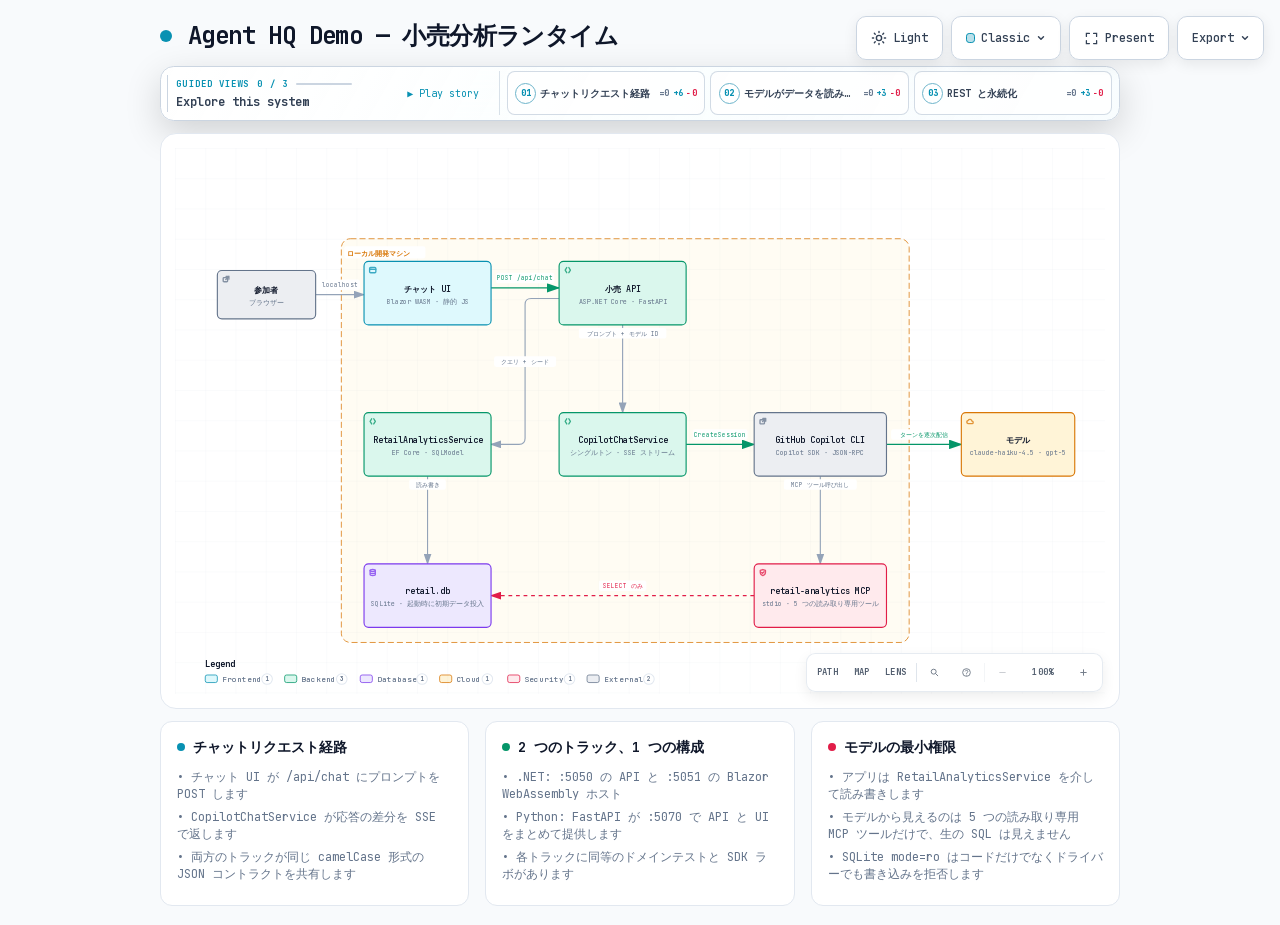
==== commit 530c62b1: "feat: Translation(Japanese)" ====
--- a/docs/system-map/map.html
+++ b/docs/system-map/map.html
@@ -4,7 +4,7 @@
   <meta charset="UTF-8">
   <meta name="viewport" content="width=device-width, initial-scale=1.0">
   <meta name="generator" content="archify 2.17.0-dev.1">
-  <title>Agent HQ Demo — Retail Analytics Runtime Diagram</title>
+  <title>Agent HQ Demo — 小売分析ランタイム Diagram</title>
   <script>
     // Resolve the theme before first paint so light-preference users don't
     // see a dark flash. The toolbar script below re-applies with UI state.
@@ -5081,11 +5081,11 @@
            data-preset-badge-blueprint="BLUEPRINT / REV 01"
            data-preset-badge-editorial="EDITORIAL / FIELD NOTE">
         <div class="pulse-dot"></div>
-        <h1>Agent HQ Demo — Retail Analytics Runtime</h1>
+        <h1>Agent HQ Demo — 小売分析ランタイム</h1>
       </div>
     </div>
 
-    <script id="archify-guided-views-data" type="application/json">[{"id":"chat-request-path","label":"Chat request path","focus":["user","chatui","api","chatsvc","cli","model"],"note":"Follow one chat message from the browser to the model and back as a streamed token response."},{"id":"model-data-access","label":"How the model reads data","focus":["cli","mcp","db"],"note":"The model never touches SQLite directly; it calls five read-only MCP tools over stdio."},{"id":"rest-and-persistence","label":"REST and persistence","focus":["api","analytics","db"],"note":"The application keeps its own read/write path to SQLite, separate from the model's."}]</script>
+    <script id="archify-guided-views-data" type="application/json">[{"id":"chat-request-path","label":"チャットリクエスト経路","focus":["user","chatui","api","chatsvc","cli","model"],"note":"1 件のチャットメッセージがブラウザーからモデルへ送られ、応答トークンがストリーミングで返されるまでを示します。"},{"id":"model-data-access","label":"モデルがデータを読み取る仕組み","focus":["cli","mcp","db"],"note":"モデルが SQLite に直接アクセスすることはなく、stdio 経由で 5 つの読み取り専用 MCP ツールを呼び出します。"},{"id":"rest-and-persistence","label":"REST と永続化","focus":["api","analytics","db"],"note":"アプリケーションは、モデルとは別に SQLite への独自の読み書き経路を維持します。"}]</script>
 
     <script id="archify-i18n-data" type="application/json">{"locale":"en","messages":{"viewer.kind.frontend":"Frontend","viewer.kind.backend":"Backend","viewer.kind.database":"Database","viewer.kind.cloud":"Cloud","viewer.kind.security":"Security","viewer.kind.messagebus":"Message bus","viewer.kind.external":"External","viewer.kind.neutral":"Neutral","viewer.kind.node":"Node","viewer.kind.start":"Start","viewer.kind.active":"Active","viewer.kind.waiting":"Waiting","viewer.kind.decision":"Decision","viewer.kind.success":"Success","viewer.kind.failure":"Failure","viewer.toolbar.actions":"Diagram actions","viewer.theme.toggle.title":"Toggle theme (T)","viewer.theme.toggle":"Toggle color theme","viewer.theme.dark":"Dark","viewer.theme.light":"Light","viewer.preset.choose.title":"Choose visual style (S cycles)","viewer.preset.choose":"Choose visual style","viewer.preset.style":"Style","viewer.preset.menu":"Visual style","viewer.preset.identity":"Visual identity","viewer.preset.cycles":"S cycles","viewer.preset.classic":"Classic","viewer.preset.classic.short":"Classic","viewer.preset.classic.hint":"Stable technical default","viewer.preset.flow":"Signal Flow","viewer.preset.flow.short":"Flow","viewer.preset.flow.hint":"Motion-forward presentation","viewer.preset.blueprint":"Blueprint","viewer.preset.blueprint.hint":"Engineering review","viewer.preset.editorial":"Editorial","viewer.preset.editorial.hint":"Publication and launch notes","viewer.preset.badge.signalFlow":"SIGNAL FLOW","viewer.preset.badge.blueprint":"BLUEPRINT / REV 01","viewer.preset.badge.editorial":"EDITORIAL / FIELD NOTE","viewer.preset.badge.editorialPlate":"ARCHIFY / PLATE 04","viewer.preset.current":"Visual style: {style}. Choose visual style","viewer.motion.live":"Live","viewer.motion.still":"Still","viewer.motion.pause":"Pause motion","viewer.motion.resume":"Resume motion","viewer.motion.reduced":"Motion paused by reduced-motion preference","viewer.motion.hidden":"Motion paused while this page is hidden","viewer.motion.yielding":"Pause motion; currently yielding to {owner}","viewer.motion.yielding.title":"Live preview enabled · yielding to {owner}","viewer.owner.story":"the guided story","viewer.owner.chapter":"the active chapter","viewer.owner.chapterPreview":"the chapter delta preview","viewer.owner.handoff":"the chapter handoff","viewer.owner.route":"Route Probe","viewer.owner.lens":"Semantic Lens","viewer.owner.relationship":"Relationship Preview","viewer.owner.intent":"Intent Trace","viewer.owner.focus":"semantic focus","viewer.owner.legend":"legend preview","viewer.owner.reader":"reader interaction","viewer.present.enter":"Enter presentation stage","viewer.present.enter.title":"Presentation stage (F)","viewer.present.exit":"Exit presentation stage","viewer.present.exit.title":"Exit presentation stage (F or Escape)","viewer.present.present":"Present","viewer.present.exit.label":"Exit","viewer.export.button":"Export","viewer.export.button.title":"Export diagram (E)","viewer.export.diagram":"Export diagram","viewer.export.menu":"Export","viewer.export.subtitle":"Portable, clean outputs","viewer.export.share":"Share","viewer.export.shareCard":"Share Card","viewer.export.routeShareCard":"Route Share Card","viewer.export.reachShareCard":"Reach Share Card","viewer.export.copyShareCard":"Copy Share Card","viewer.export.copyDiagram":"Copy diagram","viewer.export.clipboardPng":"PNG to clipboard","viewer.export.raster":"Raster images","viewer.export.image":"Image","viewer.export.lossless":"Lossless image","viewer.export.compact":"Compact image","viewer.export.modern":"Modern image","viewer.export.vectorMotion":"Vector and motion","viewer.export.vectorMotion.heading":"Vector \u0026 motion","viewer.export.editable":"Editable vector","viewer.export.motion6s":"6s motion","viewer.export.unsupported":"Not supported by this browser","viewer.export.clipboardUnsupported":"Clipboard image write not supported by this browser","viewer.export.clipboardUnsupported.period":"Clipboard image write not supported by this browser.","viewer.export.clipboardUnsupported.short":"Clipboard image write not supported in this browser.","viewer.export.motionUnavailable":"Motion capture unavailable in this browser","viewer.export.webmUnavailable":"WebM unavailable in this browser","viewer.export.failed":"Export failed: {message}","viewer.export.unknownVariant":"Unknown Share Card variant: {variant}","viewer.export.routeRequired":"Trace a route before exporting a Route Share Card","viewer.export.reachRequired":"Trace authored reach before exporting a Reach Share Card","viewer.export.unknown":"unknown","viewer.export.routeFailed":"Route Share Card export failed: {message}","viewer.export.reachFailed":"Reach Share Card export failed: {message}","viewer.export.copyFailed":"Copy failed: {message}","viewer.export.copiedPng":"Copied PNG to clipboard","viewer.export.copiedShare":"Copied Share Card","viewer.export.downloadedShare":"Downloaded Share Card","viewer.export.downloadedRoute":"Downloaded Route Share Card","viewer.export.downloadedReach":"Downloaded Reach Share Card","viewer.export.downloadedWebm":"Downloaded WebM","viewer.export.recording":"Recording 6 seconds of motion…","viewer.export.card.routeSummary.one":"Route: {source} → {target} · {count} directed hop","viewer.export.card.routeSummary.other":"Route: {source} → {target} · {count} directed hops","viewer.export.card.reachSummary":"Authored {direction} from {origin} · {nodes} · {links} · max {hops}","viewer.export.card.node.one":"{count} node","viewer.export.card.node.other":"{count} nodes","viewer.export.card.link.one":"{count} link","viewer.export.card.link.other":"{count} links","viewer.export.card.hop.one":"{count} hop","viewer.export.card.hop.other":"{count} hops","viewer.export.card.routeBadge":"ARCHIFY · ROUTE · {hops}","viewer.export.card.reachBadge":"ARCHIFY · {direction} REACH","viewer.export.card.defaultBadge":"ARCHIFY · {preset} · {theme}","viewer.export.direction.upstream":"Upstream","viewer.export.direction.downstream":"Downstream","viewer.export.error.canvasUnavailable":"Canvas unavailable for {label}","viewer.export.error.contextUnavailable":"2D canvas context unavailable for {label}","viewer.export.error.toBlobUnavailable":"canvas.toBlob unavailable for {label}","viewer.export.error.toBlobNull":"canvas.toBlob returned no data for {label}","viewer.export.error.variantsCombined":"Share Card variants cannot be combined","viewer.export.error.viewerState":"Share Card export could not remove temporary viewer state","viewer.export.error.routeState":"Route Card export could not preserve the resolved route safely","viewer.export.error.reachState":"Reach Card export could not preserve authored reach safely","viewer.export.error.webmRequirements":"WebM motion export requires a trace animation and browser MediaRecorder support","viewer.export.error.mediaRecorder":"MediaRecorder failed","viewer.export.error.emptyWebm":"MediaRecorder produced an empty WebM","viewer.export.error.webmBackground":"SVG background could not be loaded for WebM export","viewer.guided.region":"Guided diagram views","viewer.guided.previous":"Previous guided view","viewer.guided.previous.title":"Previous guided view ([)","viewer.guided.next":"Next guided view","viewer.guided.next.title":"Next guided view (])","viewer.guided.views":"Guided views","viewer.guided.explore":"Explore this system","viewer.guided.intro":"Step through curated paths without changing the source diagram.","viewer.guided.trail":"Story trail","viewer.guided.beat":"Beat","viewer.guided.nextBeat":"Next","viewer.guided.play":"Play guided story","viewer.guided.play.title":"Play guided story (P)","viewer.guided.pause":"Pause guided story","viewer.guided.pause.title":"Pause guided story (P)","viewer.guided.replay":"Replay guided story","viewer.guided.replay.title":"Replay guided story (P)","viewer.guided.playStory":"Play story","viewer.guided.pauseStory":"Pause","viewer.guided.replayStory":"Replay story","viewer.guided.motionUnavailable":"Story playback unavailable while motion is Still","viewer.guided.enableMotion":"Switch motion to Live to play the guided story","viewer.guided.selectBeatLink":"Select a Story Beat to copy its exact link","viewer.guided.copyMoment":"Copy moment","viewer.guided.momentCopied":"Moment link copied","viewer.guided.momentCopyFailed":"Could not copy story moment link","viewer.guided.copied":"Copied","viewer.guided.copyFailed":"Copy failed","viewer.guided.showAll":"Show all","viewer.guided.showAll.aria":"Show entire diagram","viewer.guided.chapters":"Story chapters","viewer.guided.storyTrail":"Story trail for {label}: {count} beats","viewer.guided.chapter.open":"Open chapter {index} of {total}: {label}, {count} stops","viewer.guided.chapter.current":"Current chapter {index} of {total}: {label}, {count} stops","viewer.guided.chapter.selectedNodes":"{count} selected nodes","viewer.guided.chapter.stops":"{count} stops","viewer.guided.chapter.stop.one":"{count} stop","viewer.guided.chapter.stop.other":"{count} stops","viewer.guided.chapter.current.title":"{label} — current chapter, {count} stops","viewer.guided.chapter.delta.expanded":"{stay} stay, {enter} enter, {leave} leave","viewer.guided.chapter.delta.aria":"Open chapter {index} of {total}: {label}. Chapter focus delta: {delta}","viewer.guided.chapter.delta.title":"{label} — {delta} chapter focus","viewer.guided.handoff":"{from} → {to} · via {label}","viewer.guided.share.chapter":"Chapter {index} / {total}","viewer.guided.share.initial":"Chapter 01 / 01","viewer.guided.share.default":"Guided chapter","viewer.guided.state.ready":"Ready","viewer.guided.state.playing":"Playing","viewer.guided.state.settled":"Settled","viewer.guided.state.paused":"Paused","viewer.guided.state.pinned":"Pinned","viewer.guided.state.still":"Still","viewer.guided.share.step":"Step {index} / {total} · {label}","viewer.guided.share.staticMoment":"{step} · Static moment","viewer.guided.share.complete":"{count} steps complete · {note}","viewer.guided.share.settled":"Path settled for reading.","viewer.guided.share.staticPath":"{count} steps · Static path","viewer.guided.share.ready":"{count} steps · Ready","viewer.guided.share.aria":"{state} chapter {index} of {total}: {label}. {beat}. {route}","viewer.guided.beat.start":"Beat {index} / {total} · {label} · starting point","viewer.guided.beat.forward":"Beat {index} / {total} · {from} → {to}","viewer.guided.beat.reverse":"Beat {index} / {total} · {from} → {to} · reverse authored link","viewer.guided.beat.multiple":"Beat {index} / {total} · {from} ⇄ {to} · {count} authored links","viewer.guided.beat.group":"Beat {index} / {total} · {from} · {to} · grouped · no direct link","viewer.guided.beat.aria.prefix":"Story beat {index} of {total}: {label}. ","viewer.guided.beat.aria.start":"Starting point.","viewer.guided.beat.aria.forward":"From {from} through one authored forward relationship.","viewer.guided.beat.aria.reverse":"From {from}; the authored relationship points from {to} to {from}.","viewer.guided.beat.aria.multiple":"From {from} through {count} authored relationships; shown without arbitrary motion.","viewer.guided.beat.aria.group":"Grouped from {from} with no direct authored relationship.","viewer.guided.caption.start":"Starting point","viewer.guided.caption.grouped":"Grouped transition · no direct authored link","viewer.guided.caption.more":" +{count} more","viewer.guided.caption.reverse":"Reverse authored relationship","viewer.guided.caption.relationships":"{count} authored relationships","viewer.guided.caption.relationship":"Authored relationship","viewer.guided.caption.direction":"authored direction: {from} → {to}","viewer.guided.caption.starting":"Authored starting point","viewer.guided.beatLink":"Copy link to current story moment: Beat {index} of {total}: {label}","viewer.guided.noStory":"This diagram has no authored guided story.","viewer.guide.eyebrow":"Diagram guide","viewer.guide.close":"Close diagram guide","viewer.guide.inspecting":"Inspecting compiled semantics","viewer.guide.actions":"Diagram exploration actions","viewer.guide.find":"Find any node","viewer.guide.find.hint":"Search labels, responsibilities, kinds, and stable IDs.","viewer.guide.route":"Trace a route","viewer.guide.route.aria":"Trace a directed route","viewer.guide.route.hint":"Ask how two semantic nodes connect in authored direction.","viewer.guide.map":"See the whole system","viewer.guide.map.hint":"Open Semantic Radar with a live viewport and stable nodes.","viewer.guide.lens":"Compare semantic kinds","viewer.guide.lens.hint":"Count roles, reveal their traffic, and compare direct authored links.","viewer.guide.story":"Play the guided story","viewer.guide.story.hint":"Walk the authored chapters and real relationships.","viewer.guide.present":"Enter Presentation Stage","viewer.guide.present.hint":"Give the live diagram the viewport without changing export.","viewer.guide.shortcuts":"Additional keyboard shortcuts","viewer.guide.shortcut.export":"Export","viewer.guide.shortcut.theme":"Theme","viewer.guide.shortcut.style":"Style","viewer.guide.shortcut.reset":"Reset","viewer.guide.shortcut.zoomIn":"Zoom in","viewer.guide.shortcut.zoomOut":"Zoom out","viewer.guide.shortcut.close":"Close","viewer.guide.facts":"{nodes} · {relationships} · {views}","viewer.guide.fact.node.one":"{count} semantic node","viewer.guide.fact.node.other":"{count} semantic nodes","viewer.guide.fact.relationship.one":"{count} relationship","viewer.guide.fact.relationship.other":"{count} relationships","viewer.guide.fact.view.one":"{count} guided view","viewer.guide.fact.view.other":"{count} guided views","viewer.guide.story.available.one":"Walk {count} authored chapter and its real relationships.","viewer.guide.story.available.other":"Walk {count} authored chapters and their real relationships.","viewer.guide.story.unavailable":"No authored guided story in this diagram.","viewer.guide.open":"Open diagram guide","viewer.guide.noStory":"This diagram has no authored guided story.","viewer.finder.title":"Find a node","viewer.finder.close":"Close node finder","viewer.finder.placeholder":"Search labels or IDs","viewer.finder.search":"Search diagram nodes","viewer.finder.results":"Diagram nodes","viewer.finder.empty":"No matching nodes","viewer.finder.result.focus":"Focus {label}","viewer.finder.result.routeStart":"Choose {label} as route start","viewer.finder.result.routeTarget":"Choose {label} as route destination, {links}","viewer.finder.status.empty":"No matching nodes","viewer.finder.status.count.one":"{count} matching node","viewer.finder.status.count.other":"{count} matching nodes","viewer.finder.noun.nodes":"nodes","viewer.finder.link.one":"{count} link","viewer.finder.link.other":"{count} links","viewer.finder.result.focus.one":"Focus {label}, {count} related connection","viewer.finder.result.focus.other":"Focus {label}, {count} related connections","viewer.finder.status.filtered":"{visible} of {available} {noun}","viewer.finder.status.all":"{available} {noun}","viewer.passport.eyebrow":"Semantic passport","viewer.passport.metadata":"Node metadata","viewer.passport.evidence":"Verified source evidence","viewer.passport.verified":"Verified source","viewer.passport.verificationScope":"Verified against local Git at the pinned revision. Remote access has not been checked.","viewer.passport.reach":"Authored reach","viewer.passport.reach.trace":"Trace authored reachability","viewer.passport.upstream":"Upstream","viewer.passport.downstream":"Downstream","viewer.passport.upstream.trace":"Trace upstream authored reachability","viewer.passport.downstream.trace":"Trace downstream authored reachability","viewer.passport.close":"Close semantic passport","viewer.passport.copy":"Copy link","viewer.passport.copy.focus":"Copy link to focused node","viewer.passport.relations":"Relations","viewer.passport.relations.show":"Show connected relationships","viewer.passport.relations.hide":"Hide connected relationships","viewer.passport.relations.list":"Connected relationships","viewer.passport.copyRelation":"Copy relation","viewer.passport.copyNode":"Copy node","viewer.passport.copyPinned":"Copy link to pinned relationship","viewer.passport.copySource":"Copy link to source node","viewer.passport.copy.focused.success":"Focused node link copied","viewer.passport.copy.pinned.success":"Pinned relationship link copied","viewer.passport.copy.focused.failed":"Could not copy focused node link","viewer.passport.copy.pinned.failed":"Could not copy pinned relationship link","viewer.passport.relationship.none":"No connected relationships","viewer.passport.relationship.count.one":"{count} relation","viewer.passport.relationship.count.other":"{count} relations","viewer.passport.relationship.show.one":"Show {count} connected relationship","viewer.passport.relationship.show.other":"Show {count} connected relationships","viewer.passport.relationship.summary":"{out} outgoing · {in} incoming{loops}","viewer.passport.relationship.loops":" · {count} loop","viewer.passport.relationship.explorer":"Direct relationship explorer","viewer.passport.relationship.help":"Use arrow keys to explore relationships. Press Enter or Space to pin details; Escape clears.","viewer.passport.relationship.loopsBack":"loops back","viewer.passport.relationship.connectsTo":"connects to","viewer.passport.relationship.connectsFrom":"connects from","viewer.passport.relationship.pinned":"Pinned relationship · {from} → {to} · {label}","viewer.passport.relationship.inspect":"Inspect relationship {index} of {total}: {from} to {to}, {label}. Press Enter for details.","viewer.passport.relationship.group.out":"Outgoing","viewer.passport.relationship.group.in":"Incoming","viewer.passport.relationship.group.loop":"Self loops","viewer.passport.relationship.row":"{group}: {relationship}, {neighbor}","viewer.passport.relationship.direction.out":"OUT →","viewer.passport.relationship.direction.in":"← IN","viewer.passport.relationship.direction.loop":"LOOP","viewer.passport.sourceCount.one":"{count} verified source reference","viewer.passport.sourceCount.other":"{count} verified source references","viewer.passport.sourceMarker":"SRC","viewer.passport.beacon.one":"{count} verified source; focus this node to inspect","viewer.passport.beacon.other":"{count} verified sources; focus this node to inspect","viewer.passport.repository.open":"Open verified repository revision {revision}","viewer.passport.source.open":"Open verified source {path} at revision {revision}","viewer.passport.source.openLink":"Open ↗","viewer.passport.reach.upstream.one":"Trace {count} upstream authored node","viewer.passport.reach.upstream.other":"Trace {count} upstream authored nodes","viewer.passport.reach.downstream.one":"Trace {count} downstream authored node","viewer.passport.reach.downstream.other":"Trace {count} downstream authored nodes","viewer.passport.reach.noUpstream":"No upstream authored nodes","viewer.passport.reach.noDownstream":"No downstream authored nodes","viewer.passport.reach.status":"{direction} · {nodes} nodes · {links} links · max {hops} hops","viewer.route.eyebrow":"Route probe","viewer.route.start":"Choose a start node","viewer.route.start.find":"Find start","viewer.route.start.find.aria":"Find a route start","viewer.route.copy":"Copy link","viewer.route.copy.aria":"Copy link to traced route","viewer.route.clear":"Clear","viewer.route.clear.aria":"Clear route probe","viewer.route.traced":"Traced route","viewer.route.pickTwo":"Pick two semantic nodes on the diagram","viewer.route.pickOne":"Pick a semantic node on the diagram","viewer.route.controls":"Route journey controls","viewer.route.previous":"Previous route position","viewer.route.play":"Play route journey","viewer.route.pause":"Pause route journey","viewer.route.replay":"Replay route journey","viewer.route.next":"Next route position","viewer.route.journey":"Journey","viewer.route.pause.label":"Pause","viewer.route.replay.label":"Replay","viewer.route.overview":"Overview","viewer.route.overview.aria":"Show complete route overview","viewer.route.instructions":"Choose the source, then the destination. Direction matters.","viewer.route.destination":"Choose a destination from {label}","viewer.route.destination.find":"Find target","viewer.route.destination.find.aria":"Find a reachable route destination","viewer.route.differentDestination":"Choose a different destination","viewer.route.distinct":"A route needs two distinct semantic nodes.","viewer.route.unreachable":"No directed route to {label}","viewer.route.unreachable.detail":"{target} is not reachable from {source}. Pick a highlighted destination.","viewer.route.start.instructions":"Select the source. The next step will reveal only directed destinations.","viewer.route.copy.success":"Traced route link copied","viewer.route.copy.failed":"Could not copy traced route link","viewer.route.position":"Route position {index} of {total}: {label}","viewer.route.step":"Step {index} of {total} · {phase} · {label}","viewer.route.motionRequired":"Automatic journey requires Live motion","viewer.route.trigger.clear":"Clear traced route","viewer.route.overview.status":"{nodes} · {hops} · shortest authored route","viewer.route.overview.node.one":"{count} node","viewer.route.overview.node.other":"{count} nodes","viewer.route.overview.hop.one":"{count} directed hop","viewer.route.overview.hop.other":"{count} directed hops","viewer.route.phase.playing":"Playing","viewer.route.phase.complete":"Complete","viewer.route.phase.inspecting":"Inspecting","viewer.route.destination.count.one":"{count} directed destination available. Pick a highlighted node.","viewer.route.destination.count.other":"{count} directed destinations available. Pick a highlighted node.","viewer.route.noOutgoing":"No outgoing route starts here. Clear and choose another source.","viewer.route.result.title":"{source} to {target}","viewer.route.finder.source.title":"Choose route start","viewer.route.finder.source.placeholder":"Search route sources","viewer.route.finder.source.empty":"No matching route sources","viewer.route.finder.source.results":"Nodes that can start a route","viewer.route.finder.source.noun":"route sources","viewer.route.finder.source.badge":"start","viewer.route.finder.target.title":"Destination from {label}","viewer.route.finder.target.placeholder":"Search reachable destinations","viewer.route.finder.target.empty":"No matching reachable destinations","viewer.route.finder.target.results":"Reachable route destinations","viewer.route.finder.target.noun":"reachable destinations","viewer.route.hop.one":"{count} hop","viewer.route.hop.other":"{count} hops","viewer.lens.eyebrow":"Semantic lens","viewer.lens.title":"Compare system roles","viewer.lens.close":"Close semantic lens","viewer.lens.instruction":"Choose up to two semantic kinds. One reveals its real traffic; two compare only direct authored relationships.","viewer.lens.kinds":"Semantic kinds","viewer.lens.choose":"Choose a kind to inspect its nodes and touching relationships.","viewer.lens.copy":"Copy link to semantic lens","viewer.lens.clear":"Clear semantic lens","viewer.lens.open":"Open semantic lens","viewer.lens.openActive":"Open active semantic lens","viewer.lens.legend":"Semantic legend","viewer.lens.legend.inspect.one":"Inspect {label}, {count} node","viewer.lens.legend.inspect.other":"Inspect {label}, {count} nodes","viewer.lens.kind.count.one":"{label}, {count} node","viewer.lens.kind.count.other":"{label}, {count} nodes","viewer.lens.compare.one":"{first} → {second}: {forward} · {second} → {first}: {reverse} · {count} direct relationship","viewer.lens.compare.other":"{first} → {second}: {forward} · {second} → {first}: {reverse} · {count} direct relationships","viewer.lens.single":"{nodes} · {relationships} · connected peers remain visible","viewer.lens.node.one":"{count} {label} node","viewer.lens.node.other":"{count} {label} nodes","viewer.lens.relationship.one":"{count} touching relationship","viewer.lens.relationship.other":"{count} touching relationships","viewer.radar.title":"Semantic radar","viewer.radar.building":"Building overview","viewer.radar.openFull":"Open full semantic radar","viewer.radar.open":"Open radar","viewer.radar.close":"Close semantic radar","viewer.radar.surface":"Diagram overview. Click a node to focus it, or use arrow keys to pan.","viewer.radar.click":"Click node","viewer.radar.drag":"Drag to pan","viewer.radar.space":"Semantic radar needs more MAP space.","viewer.radar.nodes":"Semantic diagram radar nodes","viewer.radar.focus":"Focus {label} from Semantic Radar","viewer.radar.status":"{count} nodes · {viewport}","viewer.radar.fullMap":"{count} nodes · full map","viewer.radar.compacted":"Radar compacted to avoid covering the Semantic Passport or MAP controls.","viewer.radar.cancelWaiting":"Cancel semantic radar waiting for more MAP space","viewer.radar.needsSpace":"Semantic radar needs more visible MAP space","viewer.radar.viewport.full":"full map","viewer.radar.viewport.width":"{percent}% width","viewer.radar.viewport.scale":"{percent}% viewport","viewer.nav.controls":"Diagram view controls","viewer.nav.route":"Trace a directed route","viewer.nav.route.title":"Trace route (R)","viewer.nav.route.short":"PATH","viewer.nav.radar":"Open semantic radar","viewer.nav.radar.title":"Semantic radar (M)","viewer.nav.radar.short":"MAP","viewer.nav.lens":"Open semantic lens","viewer.nav.lens.title":"Semantic lens (L)","viewer.nav.lens.short":"LENS","viewer.nav.find":"Find a node","viewer.nav.find.title":"Find a node (/)","viewer.nav.guide":"Open diagram guide","viewer.nav.guide.title":"Diagram guide (?)","viewer.nav.zoomOut":"Zoom out","viewer.nav.zoomOut.title":"Zoom out (-)","viewer.nav.reset":"Reset diagram view","viewer.nav.reset.title":"Reset view (0)","viewer.nav.read":"READ","viewer.nav.zoomIn":"Zoom in","viewer.nav.zoomIn.title":"Zoom in (+)","viewer.nav.camera":"{hint}. Reset diagram view","viewer.nav.camera.title":"{semantic}{hint} · reset view (0)","viewer.nav.camera.semantic":"Semantic camera active · ","viewer.nav.level.map":"MAP","viewer.nav.level.read":"READ","viewer.nav.level.full":"FULL","viewer.nav.level.auto":"AUTO","viewer.nav.detail.map":"Zoom in to reveal relationship labels and node context","viewer.nav.detail.read":"Zoom in again to reveal tags and annotations","viewer.nav.detail.full":"Full diagram detail","viewer.intent.summary":"{label}. {out} outgoing, {in} incoming{loops}. {total} connections. Press Enter for details.","viewer.intent.loops":", {count} self loop","viewer.common.copied":"Copied","viewer.common.copyFailed":"Copy failed","viewer.common.copyLink":"Copy link","viewer.common.clear":"Clear","viewer.common.close":"Close"}}</script>
     <div class="guided-views no-print" id="guided-views" hidden aria-label="Guided diagram views">
@@ -5131,7 +5131,7 @@
     <div class="diagram-container" data-detail-level="read"
          data-preset-badge-editorial-plate="ARCHIFY / PLATE 04">
       <svg viewBox="0 0 1230 722" role="img" lang="en" aria-labelledby="archify-diagram-title archify-diagram-description" data-preset="classic" data-quality-profile="showcase">
-        <title id="archify-diagram-title">Agent HQ Demo — Retail Analytics Runtime</title>
+        <title id="archify-diagram-title">Agent HQ Demo — 小売分析ランタイム</title>
         <desc id="archify-diagram-description">An architecture diagram generated by Archify.</desc>
         <!-- Definitions -->
         <defs>
@@ -5156,34 +5156,34 @@
         <rect width="100%" height="100%" fill="url(#grid)" />
 
         <!-- Boundaries (behind everything) -->
-        <rect data-graph-role="structural-frame" data-composition-frame-kind="region" data-composition-frame-id="0" data-composition-frame-label="Local developer machine" x="220" y="120" width="751" height="534" rx="12" class="c-region" stroke-width="1"/>
+        <rect data-graph-role="structural-frame" data-composition-frame-kind="region" data-composition-frame-id="0" data-composition-frame-label="ローカル開発マシン" x="220" y="120" width="751" height="534" rx="12" class="c-region" stroke-width="1"/>
 
         <!-- Connection paths (before components for correct z-order) -->
         <path data-edge-from="user" data-edge-to="chatui" data-edge-label="localhost" data-edge-key="0" data-edge-id="user-opens-ui" data-composition-points="186,194;250,194" d="M 186 194 L 250 194" class="a-default" stroke-width="1.5" marker-end="url(#arrowhead)"/>
         <path data-edge-from="chatui" data-edge-to="api" data-edge-label="POST /api/chat" data-edge-key="1" data-edge-id="chat-post" data-composition-points="418,185;508,185" d="M 418 185 L 508 185" class="a-emphasis" stroke-width="1.8" marker-end="url(#arrowhead-emphasis)"/>
-        <path data-edge-from="api" data-edge-to="analytics" data-edge-label="query + seed" data-edge-key="2" data-edge-id="api-to-analytics" data-composition-points="508,199;463,199;463,392;418,392" d="M 508 199 L 471 199 Q 463 199 463 207 L 463 384 Q 463 392 455 392 L 418 392" class="a-default" stroke-width="1.5" marker-end="url(#arrowhead)"/>
-        <path data-edge-from="analytics" data-edge-to="db" data-edge-label="read / write" data-edge-key="3" data-edge-id="analytics-sql" data-composition-points="334,434;334,550" d="M 334 434 L 334 550" class="a-default" stroke-width="1.5" marker-end="url(#arrowhead)"/>
-        <path data-edge-from="api" data-edge-to="chatsvc" data-edge-label="prompt + model id" data-edge-key="4" data-edge-id="api-to-chatsvc" data-composition-points="592,234;592,350" d="M 592 234 L 592 350" class="a-default" stroke-width="1.5" marker-end="url(#arrowhead)"/>
+        <path data-edge-from="api" data-edge-to="analytics" data-edge-label="クエリ + シード" data-edge-key="2" data-edge-id="api-to-analytics" data-composition-points="508,199;463,199;463,392;418,392" d="M 508 199 L 471 199 Q 463 199 463 207 L 463 384 Q 463 392 455 392 L 418 392" class="a-default" stroke-width="1.5" marker-end="url(#arrowhead)"/>
+        <path data-edge-from="analytics" data-edge-to="db" data-edge-label="読み書き" data-edge-key="3" data-edge-id="analytics-sql" data-composition-points="334,434;334,550" d="M 334 434 L 334 550" class="a-default" stroke-width="1.5" marker-end="url(#arrowhead)"/>
+        <path data-edge-from="api" data-edge-to="chatsvc" data-edge-label="プロンプト + モデル ID" data-edge-key="4" data-edge-id="api-to-chatsvc" data-composition-points="592,234;592,350" d="M 592 234 L 592 350" class="a-default" stroke-width="1.5" marker-end="url(#arrowhead)"/>
         <path data-edge-from="chatsvc" data-edge-to="cli" data-edge-label="CreateSession" data-edge-key="5" data-edge-id="chatsvc-to-cli" data-composition-points="676,392;766,392" d="M 676 392 L 766 392" class="a-emphasis" stroke-width="1.8" marker-end="url(#arrowhead-emphasis)"/>
-        <path data-edge-from="cli" data-edge-to="model" data-edge-label="streamed turn" data-edge-key="6" data-edge-id="cli-to-model" data-composition-points="941,392;1040,392" d="M 941 392 L 1040 392" class="a-emphasis" stroke-width="1.8" marker-end="url(#arrowhead-emphasis)"/>
-        <path data-edge-from="cli" data-edge-to="mcp" data-edge-label="tool calls over stdio" data-edge-key="7" data-edge-id="cli-to-mcp" data-composition-points="853.5,434;853.5,550" d="M 853.5 434 L 853.5 550" class="a-default" stroke-width="1.5" marker-end="url(#arrowhead)"/>
-        <path data-edge-from="mcp" data-edge-to="db" data-edge-label="SELECT only" data-edge-key="8" data-edge-id="mcp-read-only" data-composition-points="766,592;418,592" d="M 766 592 L 418 592" class="a-security" stroke-width="1.5" marker-end="url(#arrowhead-security)"/>
+        <path data-edge-from="cli" data-edge-to="model" data-edge-label="ターンを逐次配信" data-edge-key="6" data-edge-id="cli-to-model" data-composition-points="941,392;1040,392" d="M 941 392 L 1040 392" class="a-emphasis" stroke-width="1.8" marker-end="url(#arrowhead-emphasis)"/>
+        <path data-edge-from="cli" data-edge-to="mcp" data-edge-label="MCP ツール呼び出し" data-edge-key="7" data-edge-id="cli-to-mcp" data-composition-points="853.5,434;853.5,550" d="M 853.5 434 L 853.5 550" class="a-default" stroke-width="1.5" marker-end="url(#arrowhead)"/>
+        <path data-edge-from="mcp" data-edge-to="db" data-edge-label="SELECT のみ" data-edge-key="8" data-edge-id="mcp-read-only" data-composition-points="766,592;418,592" d="M 766 592 L 418 592" class="a-security" stroke-width="1.5" marker-end="url(#arrowhead-security)"/>
 
         <!-- Components -->
-        <g id="node-user" data-node-id="user" data-node-label="Attendee" tabindex="0" role="button" aria-label="Focus Attendee, Browser, Architecture component" aria-pressed="false" data-node-kind="external" data-node-sublabel="Browser" data-node-context="Architecture component">
-          <title>Attendee · Browser · Architecture component</title>
+        <g id="node-user" data-node-id="user" data-node-label="参加者" tabindex="0" role="button" aria-label="Focus 参加者, ブラウザー, Architecture component" aria-pressed="false" data-node-kind="external" data-node-sublabel="ブラウザー" data-node-context="Architecture component">
+          <title>参加者 · ブラウザー · Architecture component</title>
           <rect x="56" y="162" width="130" height="64" rx="6" class="c-mask"/>
           <rect x="56" y="162" width="130" height="64" rx="6" class="c-external" stroke-width="1.5"/>
           <g aria-hidden="true" data-semantic-sigil="external" class="semantic-sigil s-external" transform="translate(62 168) scale(0.6875)">
             <rect x="2.5" y="5" width="8.5" height="8" rx="1.5"/>
             <path d="M8 2.5h5.5V8M13.5 2.5 7.5 8.5"/>
           </g>
-          <text data-node-label="" data-detail-anchor="" x="121" y="192" class="t-primary" font-size="11" font-weight="600" text-anchor="middle">Attendee</text>
-        <text data-detail="context" x="121" y="208" class="t-muted" font-size="9" text-anchor="middle">Browser</text>
+          <text data-node-label="" data-detail-anchor="" x="121" y="192" class="t-primary" font-size="11" font-weight="600" text-anchor="middle">参加者</text>
+        <text data-detail="context" x="121" y="208" class="t-muted" font-size="9" text-anchor="middle">ブラウザー</text>
         </g>
 
-        <g id="node-chatui" data-node-id="chatui" data-node-label="Chat UI" tabindex="0" role="button" aria-label="Focus Chat UI, Blazor WASM · static JS, Local developer machine" aria-pressed="false" data-node-kind="frontend" data-node-sublabel="Blazor WASM · static JS" data-node-context="Local developer machine">
-          <title>Chat UI · Blazor WASM · static JS · Local developer machine</title>
+        <g id="node-chatui" data-node-id="chatui" data-node-label="チャット UI" tabindex="0" role="button" aria-label="Focus チャット UI, Blazor WASM · 静的 JS, ローカル開発マシン" aria-pressed="false" data-node-kind="frontend" data-node-sublabel="Blazor WASM · 静的 JS" data-node-context="ローカル開発マシン">
+          <title>チャット UI · Blazor WASM · 静的 JS · ローカル開発マシン</title>
           <rect x="250" y="150" width="168" height="84" rx="6" class="c-mask"/>
           <rect x="250" y="150" width="168" height="84" rx="6" class="c-frontend" stroke-width="1.5"/>
           <g aria-hidden="true" data-semantic-sigil="frontend" class="semantic-sigil s-frontend" transform="translate(256 156) scale(0.6875)">
@@ -5192,23 +5192,23 @@
             <circle cx="4.1" cy="4.8" r=".7" class="sigil-fill"/>
             <circle cx="6.3" cy="4.8" r=".7" class="sigil-fill"/>
           </g>
-          <text data-node-label="" data-detail-anchor="" x="334" y="190" class="t-primary" font-size="11" font-weight="600" text-anchor="middle">Chat UI</text>
-        <text data-detail="context" x="334" y="206" class="t-muted" font-size="9" text-anchor="middle">Blazor WASM · static JS</text>
+          <text data-node-label="" data-detail-anchor="" x="334" y="190" class="t-primary" font-size="11" font-weight="600" text-anchor="middle">チャット UI</text>
+        <text data-detail="context" x="334" y="206" class="t-muted" font-size="9" text-anchor="middle">Blazor WASM · 静的 JS</text>
         </g>
 
-        <g id="node-api" data-node-id="api" data-node-label="Retail API" tabindex="0" role="button" aria-label="Focus Retail API, ASP.NET Core · FastAPI, Local developer machine" aria-pressed="false" data-node-kind="backend" data-node-sublabel="ASP.NET Core · FastAPI" data-node-context="Local developer machine">
-          <title>Retail API · ASP.NET Core · FastAPI · Local developer machine</title>
+        <g id="node-api" data-node-id="api" data-node-label="小売 API" tabindex="0" role="button" aria-label="Focus 小売 API, ASP.NET Core · FastAPI, ローカル開発マシン" aria-pressed="false" data-node-kind="backend" data-node-sublabel="ASP.NET Core · FastAPI" data-node-context="ローカル開発マシン">
+          <title>小売 API · ASP.NET Core · FastAPI · ローカル開発マシン</title>
           <rect x="508" y="150" width="168" height="84" rx="6" class="c-mask"/>
           <rect x="508" y="150" width="168" height="84" rx="6" class="c-backend" stroke-width="1.5"/>
           <g aria-hidden="true" data-semantic-sigil="backend" class="semantic-sigil s-backend" transform="translate(514 156) scale(0.6875)">
             <path d="M6 3 3 8l3 5M10 3l3 5-3 5"/>
           </g>
-          <text data-node-label="" data-detail-anchor="" x="592" y="190" class="t-primary" font-size="11" font-weight="600" text-anchor="middle">Retail API</text>
+          <text data-node-label="" data-detail-anchor="" x="592" y="190" class="t-primary" font-size="11" font-weight="600" text-anchor="middle">小売 API</text>
         <text data-detail="context" x="592" y="206" class="t-muted" font-size="9" text-anchor="middle">ASP.NET Core · FastAPI</text>
         </g>
 
-        <g id="node-analytics" data-node-id="analytics" data-node-label="RetailAnalyticsService" tabindex="0" role="button" aria-label="Focus RetailAnalyticsService, EF Core · SQLModel, Local developer machine" aria-pressed="false" data-node-kind="backend" data-node-sublabel="EF Core · SQLModel" data-node-context="Local developer machine">
-          <title>RetailAnalyticsService · EF Core · SQLModel · Local developer machine</title>
+        <g id="node-analytics" data-node-id="analytics" data-node-label="RetailAnalyticsService" tabindex="0" role="button" aria-label="Focus RetailAnalyticsService, EF Core · SQLModel, ローカル開発マシン" aria-pressed="false" data-node-kind="backend" data-node-sublabel="EF Core · SQLModel" data-node-context="ローカル開発マシン">
+          <title>RetailAnalyticsService · EF Core · SQLModel · ローカル開発マシン</title>
           <rect x="250" y="350" width="168" height="84" rx="6" class="c-mask"/>
           <rect x="250" y="350" width="168" height="84" rx="6" class="c-backend" stroke-width="1.5"/>
           <g aria-hidden="true" data-semantic-sigil="backend" class="semantic-sigil s-backend" transform="translate(256 356) scale(0.6875)">
@@ -5218,19 +5218,19 @@
         <text data-detail="context" x="334" y="406" class="t-muted" font-size="9" text-anchor="middle">EF Core · SQLModel</text>
         </g>
 
-        <g id="node-chatsvc" data-node-id="chatsvc" data-node-label="CopilotChatService" tabindex="0" role="button" aria-label="Focus CopilotChatService, singleton · SSE stream, Local developer machine" aria-pressed="false" data-node-kind="backend" data-node-sublabel="singleton · SSE stream" data-node-context="Local developer machine">
-          <title>CopilotChatService · singleton · SSE stream · Local developer machine</title>
+        <g id="node-chatsvc" data-node-id="chatsvc" data-node-label="CopilotChatService" tabindex="0" role="button" aria-label="Focus CopilotChatService, シングルトン · SSE ストリーム, ローカル開発マシン" aria-pressed="false" data-node-kind="backend" data-node-sublabel="シングルトン · SSE ストリーム" data-node-context="ローカル開発マシン">
+          <title>CopilotChatService · シングルトン · SSE ストリーム · ローカル開発マシン</title>
           <rect x="508" y="350" width="168" height="84" rx="6" class="c-mask"/>
           <rect x="508" y="350" width="168" height="84" rx="6" class="c-backend" stroke-width="1.5"/>
           <g aria-hidden="true" data-semantic-sigil="backend" class="semantic-sigil s-backend" transform="translate(514 356) scale(0.6875)">
             <path d="M6 3 3 8l3 5M10 3l3 5-3 5"/>
           </g>
           <text data-node-label="" data-detail-anchor="" x="592" y="390" class="t-primary" font-size="11" font-weight="600" text-anchor="middle">CopilotChatService</text>
-        <text data-detail="context" x="592" y="406" class="t-muted" font-size="9" text-anchor="middle">singleton · SSE stream</text>
+        <text data-detail="context" x="592" y="406" class="t-muted" font-size="9" text-anchor="middle">シングルトン · SSE ストリーム</text>
         </g>
 
-        <g id="node-cli" data-node-id="cli" data-node-label="GitHub Copilot CLI" tabindex="0" role="button" aria-label="Focus GitHub Copilot CLI, Copilot SDK · JSON-RPC, Local developer machine" aria-pressed="false" data-node-kind="external" data-node-sublabel="Copilot SDK · JSON-RPC" data-node-context="Local developer machine">
-          <title>GitHub Copilot CLI · Copilot SDK · JSON-RPC · Local developer machine</title>
+        <g id="node-cli" data-node-id="cli" data-node-label="GitHub Copilot CLI" tabindex="0" role="button" aria-label="Focus GitHub Copilot CLI, Copilot SDK · JSON-RPC, ローカル開発マシン" aria-pressed="false" data-node-kind="external" data-node-sublabel="Copilot SDK · JSON-RPC" data-node-context="ローカル開発マシン">
+          <title>GitHub Copilot CLI · Copilot SDK · JSON-RPC · ローカル開発マシン</title>
           <rect x="766" y="350" width="175" height="84" rx="6" class="c-mask"/>
           <rect x="766" y="350" width="175" height="84" rx="6" class="c-external" stroke-width="1.5"/>
           <g aria-hidden="true" data-semantic-sigil="external" class="semantic-sigil s-external" transform="translate(772 356) scale(0.6875)">
@@ -5241,19 +5241,19 @@
         <text data-detail="context" x="853.5" y="406" class="t-muted" font-size="9" text-anchor="middle">Copilot SDK · JSON-RPC</text>
         </g>
 
-        <g id="node-model" data-node-id="model" data-node-label="Model" tabindex="0" role="button" aria-label="Focus Model, claude-haiku-4.5 · gpt-5, Architecture component" aria-pressed="false" data-node-kind="cloud" data-node-sublabel="claude-haiku-4.5 · gpt-5" data-node-context="Architecture component">
-          <title>Model · claude-haiku-4.5 · gpt-5 · Architecture component</title>
+        <g id="node-model" data-node-id="model" data-node-label="モデル" tabindex="0" role="button" aria-label="Focus モデル, claude-haiku-4.5 · gpt-5, Architecture component" aria-pressed="false" data-node-kind="cloud" data-node-sublabel="claude-haiku-4.5 · gpt-5" data-node-context="Architecture component">
+          <title>モデル · claude-haiku-4.5 · gpt-5 · Architecture component</title>
           <rect x="1040" y="350" width="150" height="84" rx="6" class="c-mask"/>
           <rect x="1040" y="350" width="150" height="84" rx="6" class="c-cloud" stroke-width="1.5"/>
           <g aria-hidden="true" data-semantic-sigil="cloud" class="semantic-sigil s-cloud" transform="translate(1046 356) scale(0.6875)">
             <path d="M4.3 12.5h7.3a2.4 2.4 0 0 0 .2-4.8 4 4 0 0 0-7.5-1.3A3.1 3.1 0 0 0 4.3 12.5Z"/>
           </g>
-          <text data-node-label="" data-detail-anchor="" x="1115" y="390" class="t-primary" font-size="11" font-weight="600" text-anchor="middle">Model</text>
+          <text data-node-label="" data-detail-anchor="" x="1115" y="390" class="t-primary" font-size="11" font-weight="600" text-anchor="middle">モデル</text>
         <text data-detail="context" x="1115" y="406" class="t-muted" font-size="9" text-anchor="middle">claude-haiku-4.5 · gpt-5</text>
         </g>
 
-        <g id="node-db" data-node-id="db" data-node-label="retail.db" tabindex="0" role="button" aria-label="Focus retail.db, SQLite · seeded on startup, Local developer machine" aria-pressed="false" data-node-kind="database" data-node-sublabel="SQLite · seeded on startup" data-node-context="Local developer machine">
-          <title>retail.db · SQLite · seeded on startup · Local developer machine</title>
+        <g id="node-db" data-node-id="db" data-node-label="retail.db" tabindex="0" role="button" aria-label="Focus retail.db, SQLite · 起動時に初期データ投入, ローカル開発マシン" aria-pressed="false" data-node-kind="database" data-node-sublabel="SQLite · 起動時に初期データ投入" data-node-context="ローカル開発マシン">
+          <title>retail.db · SQLite · 起動時に初期データ投入 · ローカル開発マシン</title>
           <rect x="250" y="550" width="168" height="84" rx="6" class="c-mask"/>
           <rect x="250" y="550" width="168" height="84" rx="6" class="c-database" stroke-width="1.5"/>
           <g aria-hidden="true" data-semantic-sigil="database" class="semantic-sigil s-database" transform="translate(256 556) scale(0.6875)">
@@ -5261,11 +5261,11 @@
             <path d="M3 4v8c0 1.1 2.2 2 5 2s5-.9 5-2V4M3 8c0 1.1 2.2 2 5 2s5-.9 5-2"/>
           </g>
           <text data-node-label="" data-detail-anchor="" x="334" y="590" class="t-primary" font-size="11" font-weight="600" text-anchor="middle">retail.db</text>
-        <text data-detail="context" x="334" y="606" class="t-muted" font-size="9" text-anchor="middle">SQLite · seeded on startup</text>
+        <text data-detail="context" x="334" y="606" class="t-muted" font-size="8.6" text-anchor="middle">SQLite · 起動時に初期データ投入</text>
         </g>
 
-        <g id="node-mcp" data-node-id="mcp" data-node-label="retail-analytics MCP" tabindex="0" role="button" aria-label="Focus retail-analytics MCP, stdio · 5 read-only tools, Local developer machine" aria-pressed="false" data-node-kind="security" data-node-sublabel="stdio · 5 read-only tools" data-node-tag="mode=ro" data-node-context="Local developer machine">
-          <title>retail-analytics MCP · stdio · 5 read-only tools · Local developer machine · mode=ro</title>
+        <g id="node-mcp" data-node-id="mcp" data-node-label="retail-analytics MCP" tabindex="0" role="button" aria-label="Focus retail-analytics MCP, stdio · 5 つの読み取り専用ツール, ローカル開発マシン" aria-pressed="false" data-node-kind="security" data-node-sublabel="stdio · 5 つの読み取り専用ツール" data-node-tag="mode=ro" data-node-context="ローカル開発マシン">
+          <title>retail-analytics MCP · stdio · 5 つの読み取り専用ツール · ローカル開発マシン · mode=ro</title>
           <rect x="766" y="550" width="175" height="84" rx="6" class="c-mask"/>
           <rect x="766" y="550" width="175" height="84" rx="6" class="c-security" stroke-width="1.5"/>
           <g aria-hidden="true" data-semantic-sigil="security" class="semantic-sigil s-security" transform="translate(772 556) scale(0.6875)">
@@ -5273,7 +5273,7 @@
             <path d="m5.8 8 1.5 1.5 3-3"/>
           </g>
           <text data-node-label="" data-detail-anchor="" x="853.5" y="590" class="t-primary" font-size="11" font-weight="600" text-anchor="middle">retail-analytics MCP</text>
-        <text data-detail="context" x="853.5" y="606" class="t-muted" font-size="9" text-anchor="middle">stdio · 5 read-only tools</text>
+        <text data-detail="context" x="853.5" y="606" class="t-muted" font-size="8.6" text-anchor="middle">stdio · 5 つの読み取り専用ツール</text>
         <text data-detail="fine" x="853.5" y="626" class="t-security" font-size="7" text-anchor="middle">mode=ro</text>
         </g>
 
@@ -5286,39 +5286,39 @@
           <rect x="424.4" y="165" width="77.2" height="14" rx="3" class="c-mask"/>
           <text x="463" y="175" class="t-backend" font-size="8" text-anchor="middle">POST /api/chat</text>
         </g>
-        <g data-detail="context" data-edge-from="api" data-edge-to="analytics" data-edge-label="query + seed" data-edge-key="2" data-edge-id="api-to-analytics">
-          <rect x="429.2" y="275.5" width="67.6" height="14" rx="3" class="c-mask"/>
-          <text x="463" y="285.5" class="t-muted" font-size="8" text-anchor="middle">query + seed</text>
+        <g data-detail="context" data-edge-from="api" data-edge-to="analytics" data-edge-label="クエリ + シード" data-edge-key="2" data-edge-id="api-to-analytics">
+          <rect x="422" y="275.5" width="82" height="14" rx="3" class="c-mask"/>
+          <text x="463" y="285.5" class="t-muted" font-size="8" text-anchor="middle">クエリ + シード</text>
         </g>
-        <g data-detail="context" data-edge-from="analytics" data-edge-to="db" data-edge-label="read / write" data-edge-key="3" data-edge-id="analytics-sql">
-          <rect x="300.2" y="438" width="67.6" height="14" rx="3" class="c-mask"/>
-          <text x="334" y="448" class="t-muted" font-size="8" text-anchor="middle">read / write</text>
+        <g data-detail="context" data-edge-from="analytics" data-edge-to="db" data-edge-label="読み書き" data-edge-key="3" data-edge-id="analytics-sql">
+          <rect x="309.8" y="438" width="48.4" height="14" rx="3" class="c-mask"/>
+          <text x="334" y="448" class="t-muted" font-size="8" text-anchor="middle">読み書き</text>
         </g>
-        <g data-detail="context" data-edge-from="api" data-edge-to="chatsvc" data-edge-label="prompt + model id" data-edge-key="4" data-edge-id="api-to-chatsvc">
-          <rect x="546.2" y="238" width="91.6" height="14" rx="3" class="c-mask"/>
-          <text x="592" y="248" class="t-muted" font-size="8" text-anchor="middle">prompt + model id</text>
+        <g data-detail="context" data-edge-from="api" data-edge-to="chatsvc" data-edge-label="プロンプト + モデル ID" data-edge-key="4" data-edge-id="api-to-chatsvc">
+          <rect x="534.2" y="238" width="115.6" height="14" rx="3" class="c-mask"/>
+          <text x="592" y="248" class="t-muted" font-size="8" text-anchor="middle">プロンプト + モデル ID</text>
         </g>
         <g data-detail="context" data-edge-from="chatsvc" data-edge-to="cli" data-edge-label="CreateSession" data-edge-key="5" data-edge-id="chatsvc-to-cli">
           <rect x="684.8" y="372" width="72.4" height="14" rx="3" class="c-mask"/>
           <text x="721" y="382" class="t-backend" font-size="8" text-anchor="middle">CreateSession</text>
         </g>
-        <g data-detail="context" data-edge-from="cli" data-edge-to="model" data-edge-label="streamed turn" data-edge-key="6" data-edge-id="cli-to-model">
-          <rect x="954.3" y="372" width="72.4" height="14" rx="3" class="c-mask"/>
-          <text x="990.5" y="382" class="t-backend" font-size="8" text-anchor="middle">streamed turn</text>
+        <g data-detail="context" data-edge-from="cli" data-edge-to="model" data-edge-label="ターンを逐次配信" data-edge-key="6" data-edge-id="cli-to-model">
+          <rect x="947.1" y="372" width="86.8" height="14" rx="3" class="c-mask"/>
+          <text x="990.5" y="382" class="t-backend" font-size="8" text-anchor="middle">ターンを逐次配信</text>
         </g>
-        <g data-detail="context" data-edge-from="cli" data-edge-to="mcp" data-edge-label="tool calls over stdio" data-edge-key="7" data-edge-id="cli-to-mcp">
-          <rect x="798.1" y="438" width="110.8" height="14" rx="3" class="c-mask"/>
-          <text x="853.5" y="448" class="t-muted" font-size="8" text-anchor="middle">tool calls over stdio</text>
+        <g data-detail="context" data-edge-from="cli" data-edge-to="mcp" data-edge-label="MCP ツール呼び出し" data-edge-key="7" data-edge-id="cli-to-mcp">
+          <rect x="805.3" y="438" width="96.39999999999999" height="14" rx="3" class="c-mask"/>
+          <text x="853.5" y="448" class="t-muted" font-size="8" text-anchor="middle">MCP ツール呼び出し</text>
         </g>
-        <g data-detail="context" data-edge-from="mcp" data-edge-to="db" data-edge-label="SELECT only" data-edge-key="8" data-edge-id="mcp-read-only">
+        <g data-detail="context" data-edge-from="mcp" data-edge-to="db" data-edge-label="SELECT のみ" data-edge-key="8" data-edge-id="mcp-read-only">
           <rect x="560.6" y="572" width="62.8" height="14" rx="3" class="c-mask"/>
-          <text x="592" y="582" class="t-security" font-size="8" text-anchor="middle">SELECT only</text>
+          <text x="592" y="582" class="t-security" font-size="8" text-anchor="middle">SELECT のみ</text>
         </g>
 
         <!-- Boundary labels (foreground masks keep routes out of titles) -->
-        <g data-graph-role="structural-frame-label" data-composition-frame-id="0" data-composition-frame-kind="region" data-composition-frame-label="Local developer machine">
-          <rect data-graph-role="structural-frame-label-mask" x="224" y="130" width="134.2" height="16" rx="3" class="c-mask"/>
-          <text data-boundary-label="" x="228" y="143" class="t-cloud" font-size="9" font-weight="600">Local developer machine</text>
+        <g data-graph-role="structural-frame-label" data-composition-frame-id="0" data-composition-frame-kind="region" data-composition-frame-label="ローカル開発マシン">
+          <rect data-graph-role="structural-frame-label-mask" x="224" y="130" width="107.2" height="16" rx="3" class="c-mask"/>
+          <text data-boundary-label="" x="228" y="143" class="t-cloud" font-size="9" font-weight="600">ローカル開発マシン</text>
         </g>
 
         <!-- Legend -->
@@ -5538,36 +5538,36 @@
       <div class="card">
         <div class="card-header">
           <div class="card-dot cyan"></div>
-          <h3>Chat request path</h3>
+          <h3>チャットリクエスト経路</h3>
         </div>
         <ul>
-          <li>&bull; Chat UI posts a prompt to /api/chat</li>
-          <li>&bull; CopilotChatService streams deltas back as SSE</li>
-          <li>&bull; Both tracks speak the same camelCase JSON contract</li>
+          <li>&bull; チャット UI が /api/chat にプロンプトを POST します</li>
+          <li>&bull; CopilotChatService が応答の差分を SSE で返します</li>
+          <li>&bull; 両方のトラックが同じ camelCase 形式の JSON コントラクトを共有します</li>
         </ul>
       </div>
 
       <div class="card">
         <div class="card-header">
           <div class="card-dot emerald"></div>
-          <h3>Two tracks, one shape</h3>
+          <h3>2 つのトラック、1 つの構成</h3>
         </div>
         <ul>
-          <li>&bull; .NET: API :5050 with a Blazor WebAssembly host on :5051</li>
-          <li>&bull; Python: FastAPI serves the API and the UI together on :5070</li>
-          <li>&bull; Mirrored domain tests and SDK labs in each track</li>
+          <li>&bull; .NET: :5050 の API と :5051 の Blazor WebAssembly ホスト</li>
+          <li>&bull; Python: FastAPI が :5070 で API と UI をまとめて提供します</li>
+          <li>&bull; 各トラックに同等のドメインテストと SDK ラボがあります</li>
         </ul>
       </div>
 
       <div class="card">
         <div class="card-header">
           <div class="card-dot rose"></div>
-          <h3>Least privilege for the model</h3>
+          <h3>モデルの最小権限</h3>
         </div>
         <ul>
-          <li>&bull; The app reads and writes through RetailAnalyticsService</li>
-          <li>&bull; The model only sees five read-only MCP tools, never raw SQL</li>
-          <li>&bull; SQLite mode=ro rejects a write at the driver, not just in code</li>
+          <li>&bull; アプリは RetailAnalyticsService を介して読み書きします</li>
+          <li>&bull; モデルから見えるのは 5 つの読み取り専用 MCP ツールだけで、生の SQL は見えません</li>
+          <li>&bull; SQLite mode=ro はコードだけでなくドライバーでも書き込みを拒否します</li>
         </ul>
       </div>
     </div>
@@ -5857,191 +5857,7 @@
         return getComputedStyle(document.body).backgroundColor || '#ffffff';
       }
 
-      /**
-       * Serialize the main SVG into a standalone document.
-       *
-       * Two modes:
-       * - Default (opts.autoTheme=false) — locks the serialized SVG to the
-       *   viewer's current theme. Used by the raster pipeline
-       *   (PNG/JPEG/WebP/clipboard) because canvas rasterization needs
-       *   deterministic colors; a raster cannot react to
-       *   prefers-color-scheme after encoding.
-       * - autoTheme=true — emits BOTH dark and light variable sets plus a
-       *   `@media (prefers-color-scheme)` rule so the resulting SVG
-       *   self-themes when embedded in GitHub READMEs or other hosts that
-       *   expose a color scheme. Used for "Download SVG".
-       */
-      function applyRouteSnapshot(clone, snapshot) {
-        if (!snapshot || !Array.isArray(snapshot.nodeIds) || !Array.isArray(snapshot.edges) ||
-            snapshot.nodeIds.length < 2 || snapshot.edges.length !== snapshot.nodeIds.length - 1 ||
-            snapshot.hops !== snapshot.edges.length ||
-            !snapshot.source || !snapshot.target ||
-            snapshot.source.id !== snapshot.nodeIds[0] ||
-            snapshot.target.id !== snapshot.nodeIds[snapshot.nodeIds.length - 1]) return false;
-
-        clone.removeAttribute('data-animation');
-        Array.prototype.forEach.call(clone.querySelectorAll('[data-animate]'), function (element) {
-          element.removeAttribute('data-animate');
-          element.style.removeProperty('--step');
-        });
-
-        var cloneNodes = Array.prototype.slice.call(clone.querySelectorAll('[data-node-id]'));
-        var cloneEdges = Array.prototype.slice.call(clone.querySelectorAll('[data-edge-key]'));
-        var nodeIds = Object.create(null);
-        var edgeKeys = Object.create(null);
-        var nodeMatches = [];
-        var edgeMatches = [];
-
-        for (var nodeIndex = 0; nodeIndex < snapshot.nodeIds.length; nodeIndex++) {
-          var nodeId = snapshot.nodeIds[nodeIndex];
-          if (typeof nodeId !== 'string' || !nodeId || nodeIds[nodeId]) return false;
-          var matchedNodes = cloneNodes.filter(function (candidate) {
-            return candidate.getAttribute('data-node-id') === nodeId;
-          });
-          if (matchedNodes.length !== 1) return false;
-          nodeIds[nodeId] = true;
-          nodeMatches.push(matchedNodes);
-        }
-
-        for (var edgeIndex = 0; edgeIndex < snapshot.edges.length; edgeIndex++) {
-          var edge = snapshot.edges[edgeIndex];
-          var fromId = snapshot.nodeIds[edgeIndex];
-          var toId = snapshot.nodeIds[edgeIndex + 1];
-          if (!edge || typeof edge.key !== 'string' || !edge.key || edgeKeys[edge.key] ||
-              edge.from !== fromId || edge.to !== toId) return false;
-          var matchedEdges = cloneEdges.filter(function (candidate) {
-            return candidate.getAttribute('data-edge-key') === edge.key;
-          });
-          var drawableMatches = matchedEdges.filter(hasDrawableGeometry);
-          if (!matchedEdges.length || drawableMatches.length !== 1 || !matchedEdges.every(function (candidate) {
-            return candidate.getAttribute('data-edge-from') === edge.from &&
-              candidate.getAttribute('data-edge-to') === edge.to &&
-              (candidate.getAttribute('data-edge-id') || '') === (edge.id || '');
-          })) return false;
-          edgeKeys[edge.key] = true;
-          edgeMatches.push(matchedEdges);
-        }
-
-        clone.setAttribute('data-share-route', '');
-        nodeMatches.forEach(function (matches, step) {
-          matches.forEach(function (element) {
-            element.setAttribute('data-share-route-match', '');
-            element.setAttribute('data-share-route-step', String(step));
-            if (step === 0) element.setAttribute('data-share-route-start', '');
-            else if (step === snapshot.nodeIds.length - 1) element.setAttribute('data-share-route-end', '');
-            else element.setAttribute('data-share-route-middle', '');
-          });
-        });
-        edgeMatches.forEach(function (matches, step) {
-          matches.forEach(function (element) {
-            element.setAttribute('data-share-route-match', '');
-            element.setAttribute('data-share-route-step', String(step));
-          });
-        });
-
-        return clone.hasAttribute('data-share-route') &&
-          !clone.hasAttribute('data-animation') &&
-          !clone.hasAttribute('data-route-active') &&
-          !clone.hasAttribute('data-route-journey') &&
-          clone.querySelectorAll('[data-animate], [data-route-match], [data-route-step], [data-route-start], [data-route-end], [data-route-journey-state], [data-route-journey-current], [data-route-journey-overlay]').length === 0 &&
-          clone.querySelectorAll('[data-share-route-match]').length ===
-            nodeMatches.reduce(function (count, matches) { return count + matches.length; }, 0) +
-            edgeMatches.reduce(function (count, matches) { return count + matches.length; }, 0);
-      }
-
-      function applyReachSnapshot(clone, snapshot) {
-        if (!snapshot || (snapshot.direction !== 'upstream' && snapshot.direction !== 'downstream') ||
-            !snapshot.origin || typeof snapshot.origin.id !== 'string' || !snapshot.origin.id ||
-            typeof snapshot.origin.label !== 'string' || !snapshot.origin.label.trim() ||
-            !Array.isArray(snapshot.nodeIds) || snapshot.nodeIds.length < 2 ||
-            !Array.isArray(snapshot.edges) || !snapshot.edges.length ||
-            !snapshot.depths || typeof snapshot.depths !== 'object' ||
-            !Number.isInteger(snapshot.maxDepth) || snapshot.maxDepth < 1 ||
-            snapshot.nodeIds[0] !== snapshot.origin.id) return false;
-
-        clone.removeAttribute('data-animation');
-        Array.prototype.forEach.call(clone.querySelectorAll('[data-animate]'), function (element) {
-          element.removeAttribute('data-animate');
-          element.style.removeProperty('--step');
-        });
-
-        var cloneNodes = Array.prototype.slice.call(clone.querySelectorAll('[data-node-id]'));
-        var cloneEdges = Array.prototype.slice.call(clone.querySelectorAll('[data-edge-key]'));
-        var nodeIds = Object.create(null);
-        var edgeKeys = Object.create(null);
-        var nodeMatches = [];
-        var edgeMatches = [];
-        var measuredMaxDepth = 0;
-
-        for (var nodeIndex = 0; nodeIndex < snapshot.nodeIds.length; nodeIndex++) {
-          var nodeId = snapshot.nodeIds[nodeIndex];
-          var depth = snapshot.depths[nodeId];
-          if (typeof nodeId !== 'string' || !nodeId || nodeIds[nodeId] ||
-              !Number.isInteger(depth) || depth < 0 || depth > snapshot.maxDepth ||
-              (nodeId === snapshot.origin.id ? depth !== 0 : depth < 1)) return false;
-          var matchedNodes = cloneNodes.filter(function (candidate) {
-            return candidate.getAttribute('data-node-id') === nodeId;
-          });
-          if (matchedNodes.length !== 1) return false;
-          nodeIds[nodeId] = true;
-          measuredMaxDepth = Math.max(measuredMaxDepth, depth);
-          nodeMatches.push({ elements: matchedNodes, id: nodeId, depth: depth });
-        }
-        if (measuredMaxDepth !== snapshot.maxDepth) return false;
-
-        for (var edgeIndex = 0; edgeIndex < snapshot.edges.length; edgeIndex++) {
-          var edge = snapshot.edges[edgeIndex];
-          if (!edge || typeof edge.key !== 'string' || !edge.key || edgeKeys[edge.key] ||
-              !nodeIds[edge.from] || !nodeIds[edge.to] ||
-              !Number.isInteger(edge.depth) || edge.depth < 1 || edge.depth > snapshot.maxDepth ||
-              edge.depth !== Math.max(snapshot.depths[edge.from], snapshot.depths[edge.to])) return false;
-          var matchedEdges = cloneEdges.filter(function (candidate) {
-            return candidate.getAttribute('data-edge-key') === edge.key;
-          });
-          var drawableMatches = matchedEdges.filter(hasDrawableGeometry);
-          if (!matchedEdges.length || drawableMatches.length !== 1 || !matchedEdges.every(function (candidate) {
-            return candidate.getAttribute('data-edge-from') === edge.from &&
-              candidate.getAttribute('data-edge-to') === edge.to &&
-              (candidate.getAttribute('data-edge-id') || '') === (edge.id || '');
-          })) return false;
-          edgeKeys[edge.key] = true;
-          edgeMatches.push({ elements: matchedEdges, depth: edge.depth });
-        }
-
-        clone.setAttribute('data-share-reach', snapshot.direction);
-        nodeMatches.forEach(function (match) {
-          match.elements.forEach(function (element) {
-            element.setAttribute('data-share-reach-match', '');
-            element.setAttribute('data-share-reach-depth', String(match.depth));
-            if (match.id === snapshot.origin.id) element.setAttribute('data-share-reach-origin', '');
-          });
-        });
-        edgeMatches.forEach(function (match) {
-          match.elements.forEach(function (element) {
-            element.setAttribute('data-share-reach-match', '');
-            element.setAttribute('data-share-reach-depth', String(match.depth));
-          });
-        });
-
-        return clone.getAttribute('data-share-reach') === snapshot.direction &&
-          !clone.hasAttribute('data-animation') &&
-          !clone.hasAttribute('data-reach-active') &&
-          clone.querySelectorAll('[data-animate], [data-reach-match], [data-reach-origin], [data-reach-depth]').length === 0 &&
-          clone.querySelectorAll('[data-share-reach-origin]').length === 1 &&
-          clone.querySelectorAll('[data-share-reach-match]').length ===
-            nodeMatches.reduce(function (count, match) { return count + match.elements.length; }, 0) +
-            edgeMatches.reduce(function (count, match) { return count + match.elements.length; }, 0);
-      }
-
-      function serializeSvg(scale, opts) {
-        // scale: integer multiplier for intrinsic SVG pixel dimensions used by
-        // the raster path. Defaults to 1 (natural size) for SVG download.
-        scale = scale || 1;
-        opts = opts || {};
-        var autoTheme = opts.autoTheme === true;
-        var svg = document.querySelector('.diagram-container svg');
-        var clone = svg.cloneNode(true);
-
+      function cleanExportClone(clone) {
         // View transforms and neighborhood focus are HTML exploration state,
         // never part of a downloaded full-diagram artifact.
         clone.style.removeProperty('transform');
@@ -6196,7 +6012,7 @@
         Array.prototype.forEach.call(clone.querySelectorAll('[data-node-id][aria-pressed]'), function (el) {
           el.setAttribute('aria-pressed', 'false');
         });
-        var canonicalStateClean = !clone.hasAttribute('data-view-scale') &&
+        return !clone.hasAttribute('data-view-scale') &&
           !clone.hasAttribute('data-focus-active') &&
           !clone.hasAttribute('data-reach-active') &&
           !clone.hasAttribute('data-lens-active') &&
@@ -6222,6 +6038,195 @@
           !clone.style.getPropertyValue('transform') &&
           !clone.style.getPropertyValue('clip-path') &&
           clone.querySelectorAll('[data-story-overlay], [data-story-carrier-overlay], [data-story-carrier-token], [data-story-step], [data-story-beat-state], [data-story-beat-step], [data-chapter-handoff-overlay], [data-chapter-role], [data-chapter-preview-role], [data-focus-match], [data-focus-selected], [data-reach-match], [data-reach-origin], [data-reach-depth], [data-semantic-lens-overlay], [data-lens-match], [data-lens-selected], [data-lens-peer], [data-legend-bridge], [data-legend-kind], [data-legend-bridge-runtime], [data-legend-count], [data-legend-zero], [data-legend-selected], [data-legend-preview-match], [data-legend-preview-selected], [data-legend-preview-peer], [data-relationship-hit-overlay], [data-relationship-pulse-overlay], [data-relationship-preview], [data-relationship-preview-node], [data-relationship-preview-source], [data-relationship-preview-target], [data-intent-trace-overlay], [data-intent-trace-match], [data-intent-trace-selected], [data-route-probe-overlay], [data-route-journey-overlay], [data-route-match], [data-route-start], [data-route-end], [data-route-step], [data-route-candidate], [data-route-journey-state], [data-route-journey-current], [data-share-route-match], [data-share-route-step], [data-share-route-start], [data-share-route-end], [data-share-route-middle], [data-share-reach-match], [data-share-reach-origin], [data-share-reach-depth], [data-source-evidence-beacon], [data-source-evidence-count], [data-source-evidence-original-label], [data-detail], [data-detail-anchor]').length === 0;
+      }
+
+
+      /**
+       * Serialize the main SVG into a standalone document.
+       *
+       * Two modes:
+       * - Default (opts.autoTheme=false) — locks the serialized SVG to the
+       *   viewer's current theme. Used by the raster pipeline
+       *   (PNG/JPEG/WebP/clipboard) because canvas rasterization needs
+       *   deterministic colors; a raster cannot react to
+       *   prefers-color-scheme after encoding.
+       * - autoTheme=true — emits BOTH dark and light variable sets plus a
+       *   `@media (prefers-color-scheme)` rule so the resulting SVG
+       *   self-themes when embedded in GitHub READMEs or other hosts that
+       *   expose a color scheme. Used for "Download SVG".
+       */
+      function applyRouteSnapshot(clone, snapshot) {
+        if (!snapshot || !Array.isArray(snapshot.nodeIds) || !Array.isArray(snapshot.edges) ||
+            snapshot.nodeIds.length < 2 || snapshot.edges.length !== snapshot.nodeIds.length - 1 ||
+            snapshot.hops !== snapshot.edges.length ||
+            !snapshot.source || !snapshot.target ||
+            snapshot.source.id !== snapshot.nodeIds[0] ||
+            snapshot.target.id !== snapshot.nodeIds[snapshot.nodeIds.length - 1]) return false;
+
+        clone.removeAttribute('data-animation');
+        Array.prototype.forEach.call(clone.querySelectorAll('[data-animate]'), function (element) {
+          element.removeAttribute('data-animate');
+          element.style.removeProperty('--step');
+        });
+
+        var cloneNodes = Array.prototype.slice.call(clone.querySelectorAll('[data-node-id]'));
+        var cloneEdges = Array.prototype.slice.call(clone.querySelectorAll('[data-edge-key]'));
+        var nodeIds = Object.create(null);
+        var edgeKeys = Object.create(null);
+        var nodeMatches = [];
+        var edgeMatches = [];
+
+        for (var nodeIndex = 0; nodeIndex < snapshot.nodeIds.length; nodeIndex++) {
+          var nodeId = snapshot.nodeIds[nodeIndex];
+          if (typeof nodeId !== 'string' || !nodeId || nodeIds[nodeId]) return false;
+          var matchedNodes = cloneNodes.filter(function (candidate) {
+            return candidate.getAttribute('data-node-id') === nodeId;
+          });
+          if (matchedNodes.length !== 1) return false;
+          nodeIds[nodeId] = true;
+          nodeMatches.push(matchedNodes);
+        }
+
+        for (var edgeIndex = 0; edgeIndex < snapshot.edges.length; edgeIndex++) {
+          var edge = snapshot.edges[edgeIndex];
+          var fromId = snapshot.nodeIds[edgeIndex];
+          var toId = snapshot.nodeIds[edgeIndex + 1];
+          if (!edge || typeof edge.key !== 'string' || !edge.key || edgeKeys[edge.key] ||
+              edge.from !== fromId || edge.to !== toId) return false;
+          var matchedEdges = cloneEdges.filter(function (candidate) {
+            return candidate.getAttribute('data-edge-key') === edge.key;
+          });
+          var drawableMatches = matchedEdges.filter(hasDrawableGeometry);
+          if (!matchedEdges.length || drawableMatches.length !== 1 || !matchedEdges.every(function (candidate) {
+            return candidate.getAttribute('data-edge-from') === edge.from &&
+              candidate.getAttribute('data-edge-to') === edge.to &&
+              (candidate.getAttribute('data-edge-id') || '') === (edge.id || '');
+          })) return false;
+          edgeKeys[edge.key] = true;
+          edgeMatches.push(matchedEdges);
+        }
+
+        clone.setAttribute('data-share-route', '');
+        nodeMatches.forEach(function (matches, step) {
+          matches.forEach(function (element) {
+            element.setAttribute('data-share-route-match', '');
+            element.setAttribute('data-share-route-step', String(step));
+            if (step === 0) element.setAttribute('data-share-route-start', '');
+            else if (step === snapshot.nodeIds.length - 1) element.setAttribute('data-share-route-end', '');
+            else element.setAttribute('data-share-route-middle', '');
+          });
+        });
+        edgeMatches.forEach(function (matches, step) {
+          matches.forEach(function (element) {
+            element.setAttribute('data-share-route-match', '');
+            element.setAttribute('data-share-route-step', String(step));
+          });
+        });
+
+        return clone.hasAttribute('data-share-route') &&
+          !clone.hasAttribute('data-animation') &&
+          !clone.hasAttribute('data-route-active') &&
+          !clone.hasAttribute('data-route-journey') &&
+          clone.querySelectorAll('[data-animate], [data-route-match], [data-route-step], [data-route-start], [data-route-end], [data-route-journey-state], [data-route-journey-current], [data-route-journey-overlay]').length === 0 &&
+          clone.querySelectorAll('[data-share-route-match]').length ===
+            nodeMatches.reduce(function (count, matches) { return count + matches.length; }, 0) +
+            edgeMatches.reduce(function (count, matches) { return count + matches.length; }, 0);
+      }
+
+      function applyReachSnapshot(clone, snapshot) {
+        if (!snapshot || (snapshot.direction !== 'upstream' && snapshot.direction !== 'downstream') ||
+            !snapshot.origin || typeof snapshot.origin.id !== 'string' || !snapshot.origin.id ||
+            typeof snapshot.origin.label !== 'string' || !snapshot.origin.label.trim() ||
+            !Array.isArray(snapshot.nodeIds) || snapshot.nodeIds.length < 2 ||
+            !Array.isArray(snapshot.edges) || !snapshot.edges.length ||
+            !snapshot.depths || typeof snapshot.depths !== 'object' ||
+            !Number.isInteger(snapshot.maxDepth) || snapshot.maxDepth < 1 ||
+            snapshot.nodeIds[0] !== snapshot.origin.id) return false;
+
+        clone.removeAttribute('data-animation');
+        Array.prototype.forEach.call(clone.querySelectorAll('[data-animate]'), function (element) {
+          element.removeAttribute('data-animate');
+          element.style.removeProperty('--step');
+        });
+
+        var cloneNodes = Array.prototype.slice.call(clone.querySelectorAll('[data-node-id]'));
+        var cloneEdges = Array.prototype.slice.call(clone.querySelectorAll('[data-edge-key]'));
+        var nodeIds = Object.create(null);
+        var edgeKeys = Object.create(null);
+        var nodeMatches = [];
+        var edgeMatches = [];
+        var measuredMaxDepth = 0;
+
+        for (var nodeIndex = 0; nodeIndex < snapshot.nodeIds.length; nodeIndex++) {
+          var nodeId = snapshot.nodeIds[nodeIndex];
+          var depth = snapshot.depths[nodeId];
+          if (typeof nodeId !== 'string' || !nodeId || nodeIds[nodeId] ||
+              !Number.isInteger(depth) || depth < 0 || depth > snapshot.maxDepth ||
+              (nodeId === snapshot.origin.id ? depth !== 0 : depth < 1)) return false;
+          var matchedNodes = cloneNodes.filter(function (candidate) {
+            return candidate.getAttribute('data-node-id') === nodeId;
+          });
+          if (matchedNodes.length !== 1) return false;
+          nodeIds[nodeId] = true;
+          measuredMaxDepth = Math.max(measuredMaxDepth, depth);
+          nodeMatches.push({ elements: matchedNodes, id: nodeId, depth: depth });
+        }
+        if (measuredMaxDepth !== snapshot.maxDepth) return false;
+
+        for (var edgeIndex = 0; edgeIndex < snapshot.edges.length; edgeIndex++) {
+          var edge = snapshot.edges[edgeIndex];
+          if (!edge || typeof edge.key !== 'string' || !edge.key || edgeKeys[edge.key] ||
+              !nodeIds[edge.from] || !nodeIds[edge.to] ||
+              !Number.isInteger(edge.depth) || edge.depth < 1 || edge.depth > snapshot.maxDepth ||
+              edge.depth !== Math.max(snapshot.depths[edge.from], snapshot.depths[edge.to])) return false;
+          var matchedEdges = cloneEdges.filter(function (candidate) {
+            return candidate.getAttribute('data-edge-key') === edge.key;
+          });
+          var drawableMatches = matchedEdges.filter(hasDrawableGeometry);
+          if (!matchedEdges.length || drawableMatches.length !== 1 || !matchedEdges.every(function (candidate) {
+            return candidate.getAttribute('data-edge-from') === edge.from &&
+              candidate.getAttribute('data-edge-to') === edge.to &&
+              (candidate.getAttribute('data-edge-id') || '') === (edge.id || '');
+          })) return false;
+          edgeKeys[edge.key] = true;
+          edgeMatches.push({ elements: matchedEdges, depth: edge.depth });
+        }
+
+        clone.setAttribute('data-share-reach', snapshot.direction);
+        nodeMatches.forEach(function (match) {
+          match.elements.forEach(function (element) {
+            element.setAttribute('data-share-reach-match', '');
+            element.setAttribute('data-share-reach-depth', String(match.depth));
+            if (match.id === snapshot.origin.id) element.setAttribute('data-share-reach-origin', '');
+          });
+        });
+        edgeMatches.forEach(function (match) {
+          match.elements.forEach(function (element) {
+            element.setAttribute('data-share-reach-match', '');
+            element.setAttribute('data-share-reach-depth', String(match.depth));
+          });
+        });
+
+        return clone.getAttribute('data-share-reach') === snapshot.direction &&
+          !clone.hasAttribute('data-animation') &&
+          !clone.hasAttribute('data-reach-active') &&
+          clone.querySelectorAll('[data-animate], [data-reach-match], [data-reach-origin], [data-reach-depth]').length === 0 &&
+          clone.querySelectorAll('[data-share-reach-origin]').length === 1 &&
+          clone.querySelectorAll('[data-share-reach-match]').length ===
+            nodeMatches.reduce(function (count, match) { return count + match.elements.length; }, 0) +
+            edgeMatches.reduce(function (count, match) { return count + match.elements.length; }, 0);
+      }
+
+      function serializeSvg(scale, opts) {
+        // scale: integer multiplier for intrinsic SVG pixel dimensions used by
+        // the raster path. Defaults to 1 (natural size) for SVG download.
+        scale = scale || 1;
+        opts = opts || {};
+        var autoTheme = opts.autoTheme === true;
+        var svg = document.querySelector('.diagram-container svg');
+        var clone = svg.cloneNode(true);
+
+        var canonicalStateClean = cleanExportClone(clone);
 
         var vb = svg.viewBox.baseVal;
         var finiteSvgDimensions = Number.isFinite(vb.x) && Number.isFinite(vb.y) &&
@@ -10161,7 +10166,9 @@
 
       function centerStoryStop(stop) {
         if (!stop || !trail) return false;
-        var target = Math.max(0, stop.offsetLeft - (trail.clientWidth - stop.offsetWidth) / 2);
+        var bounds = stop.getBoundingClientRect();
+        var viewportLeft = trail.getBoundingClientRect().left + trail.clientLeft;
+        var target = Math.max(0, trail.scrollLeft + bounds.left - viewportLeft - (trail.clientWidth - bounds.width) / 2);
         trail.scrollLeft = target;
         return true;
       }
@@ -10910,6 +10917,22 @@
           renderPlayback();
         });
         storyMotionObserver.observe(document.documentElement, { attributes: true, attributeFilter: ['data-motion'] });
+      }
+      if (typeof ResizeObserver === 'function') {
+        var chapterViewportWidth = chapterList.clientWidth;
+        var trailViewportWidth = trail.clientWidth;
+        var storyScrollObserver = new ResizeObserver(function () {
+          var chapterWidth = chapterList.clientWidth;
+          var trailWidth = trail.clientWidth;
+          if (chapterWidth !== chapterViewportWidth && activeIndex >= 0) centerChapterButton(chapterButtons[activeIndex]);
+          if (trailWidth !== trailViewportWidth && storyBeatIndex >= 0) {
+            centerStoryStop(trail.querySelectorAll('[data-story-node]')[storyBeatIndex]);
+          }
+          chapterViewportWidth = chapterWidth;
+          trailViewportWidth = trailWidth;
+        });
+        storyScrollObserver.observe(chapterList);
+        storyScrollObserver.observe(trail);
       }
       window.addEventListener('beforeprint', function () {
         clearChapterPreview({ clearIntents: true });
